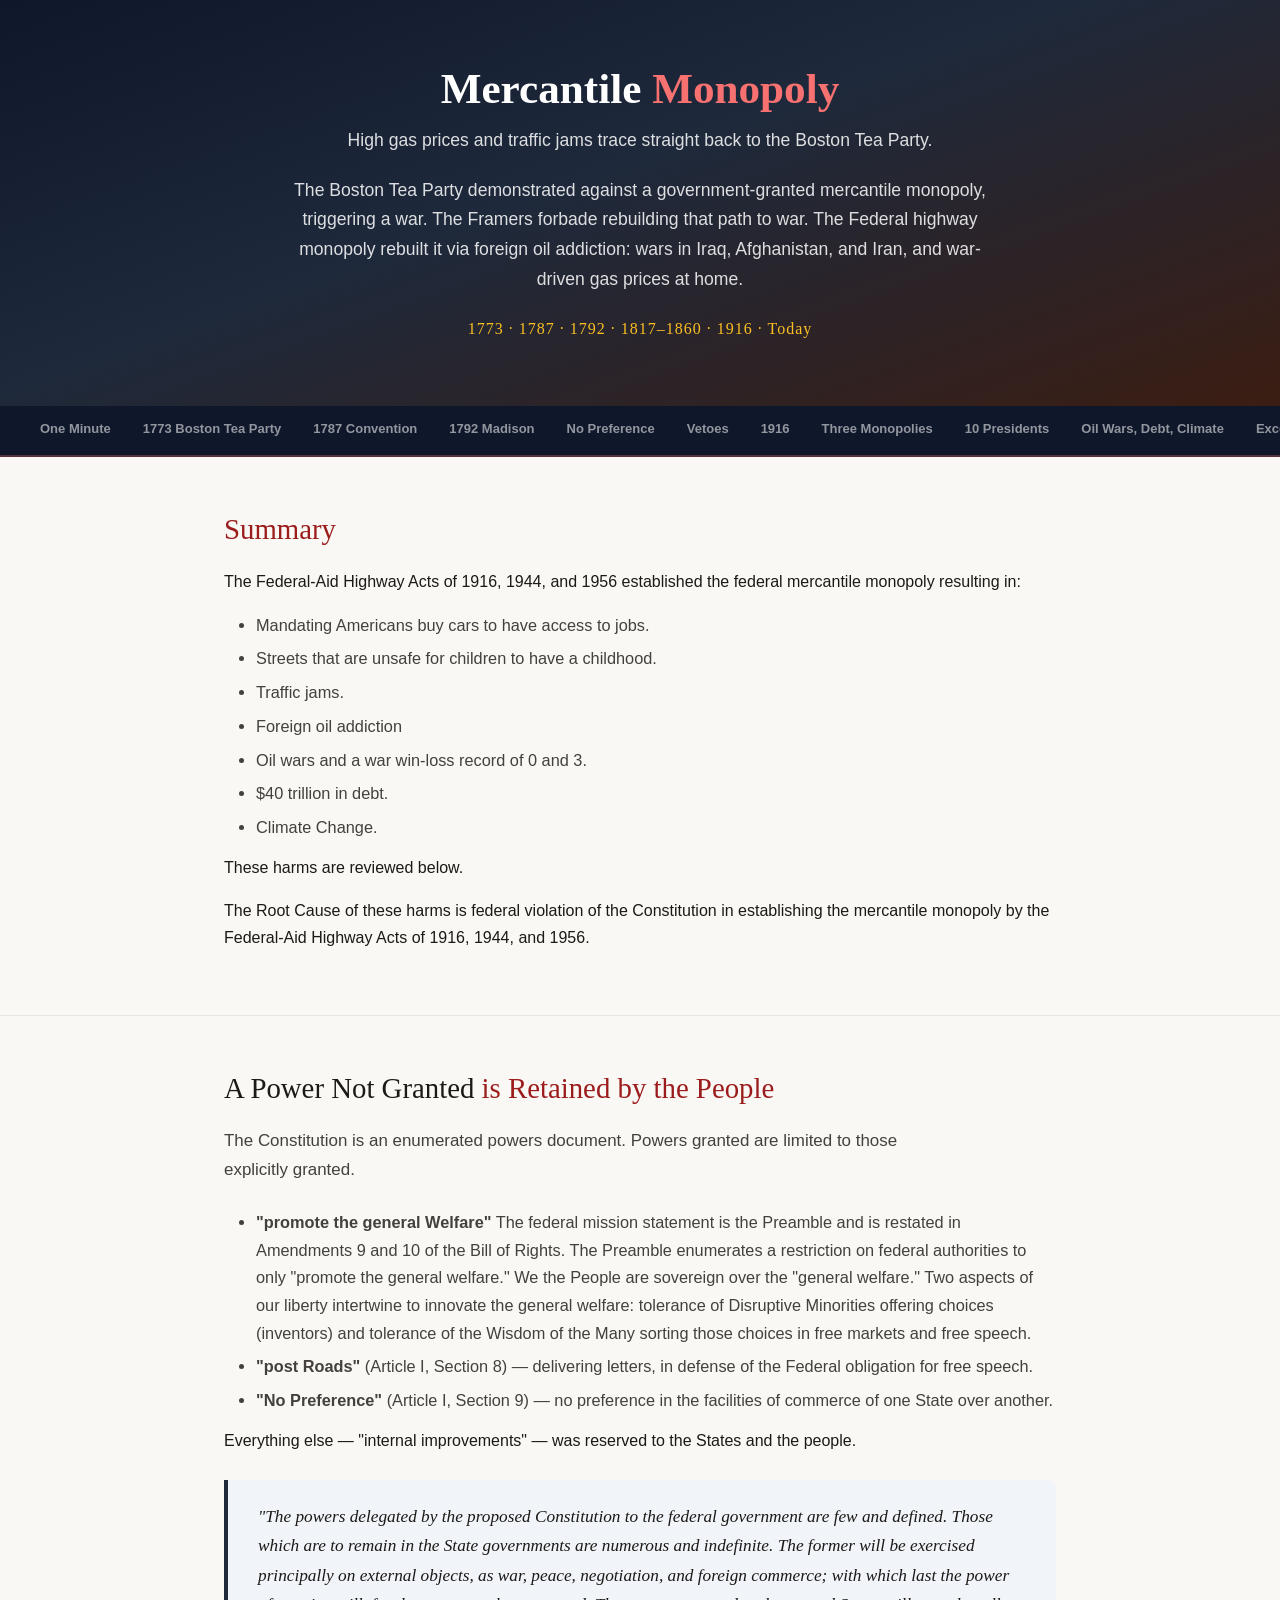
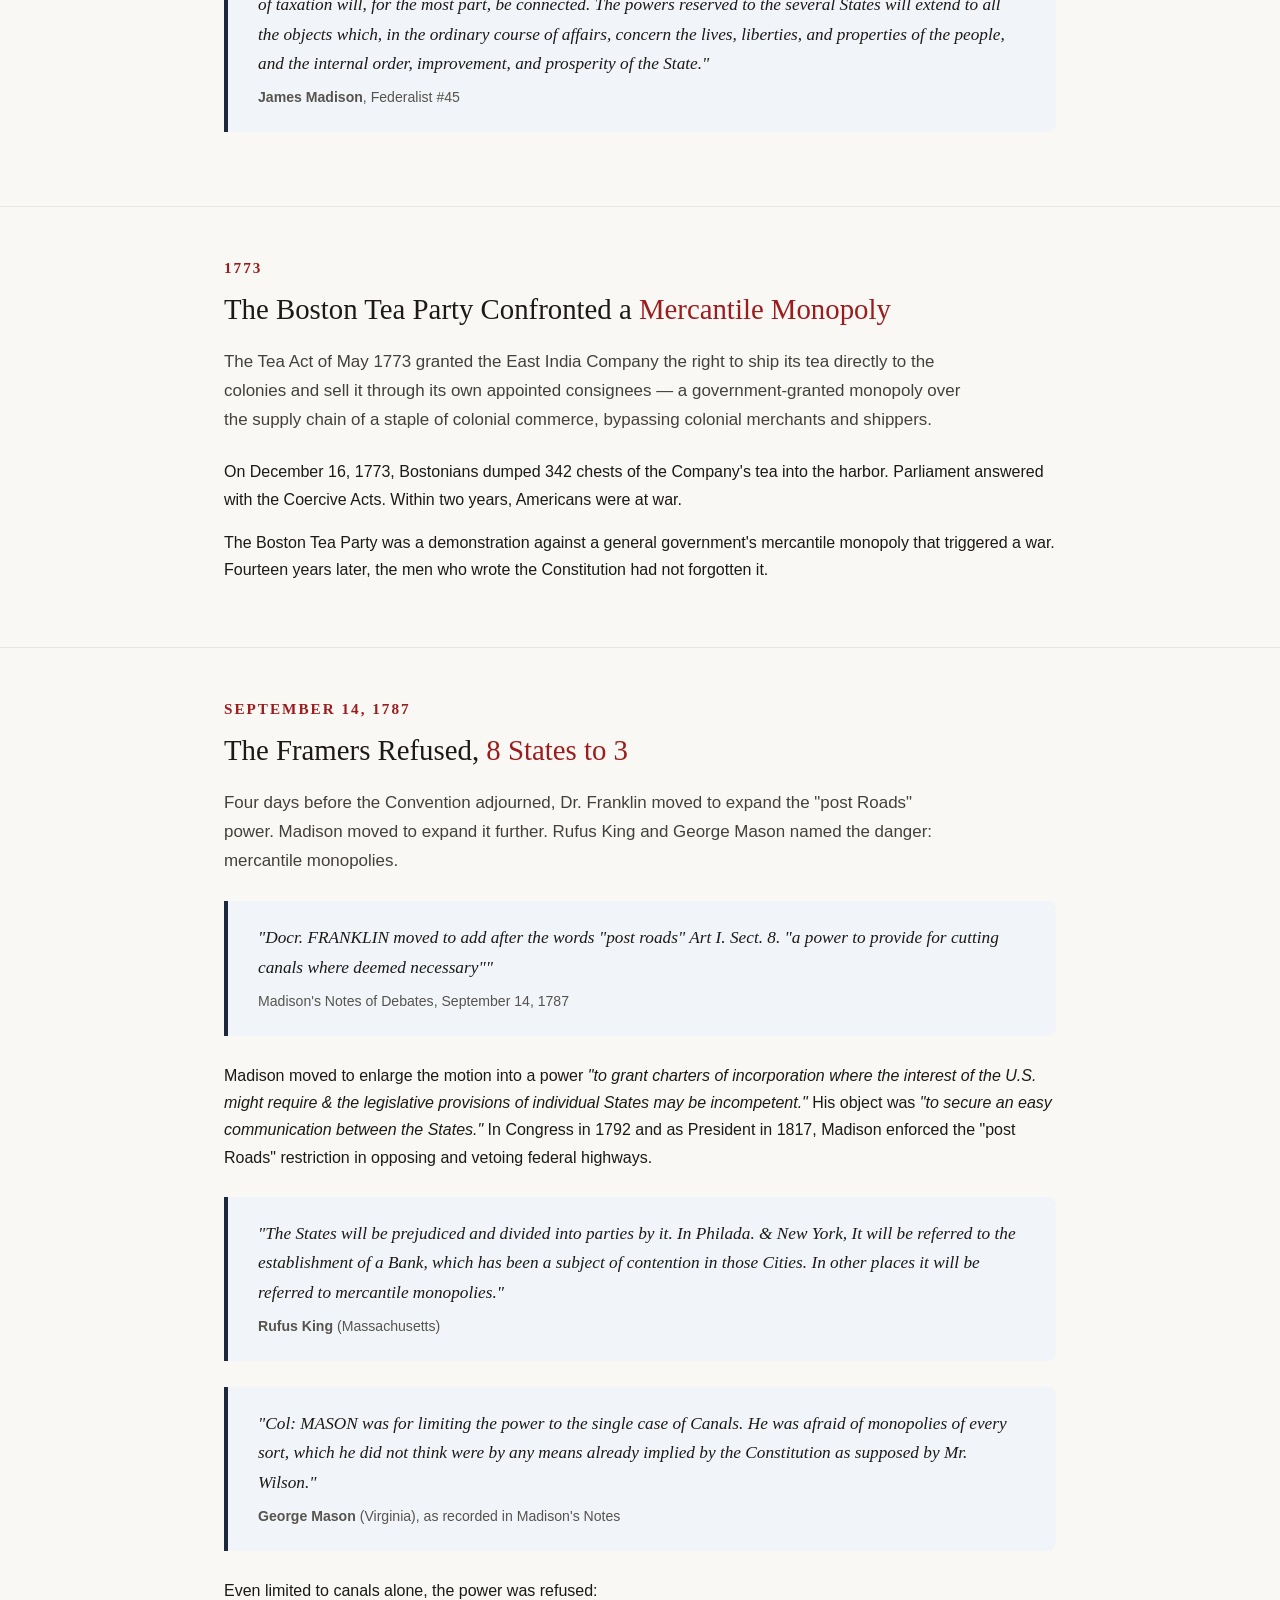
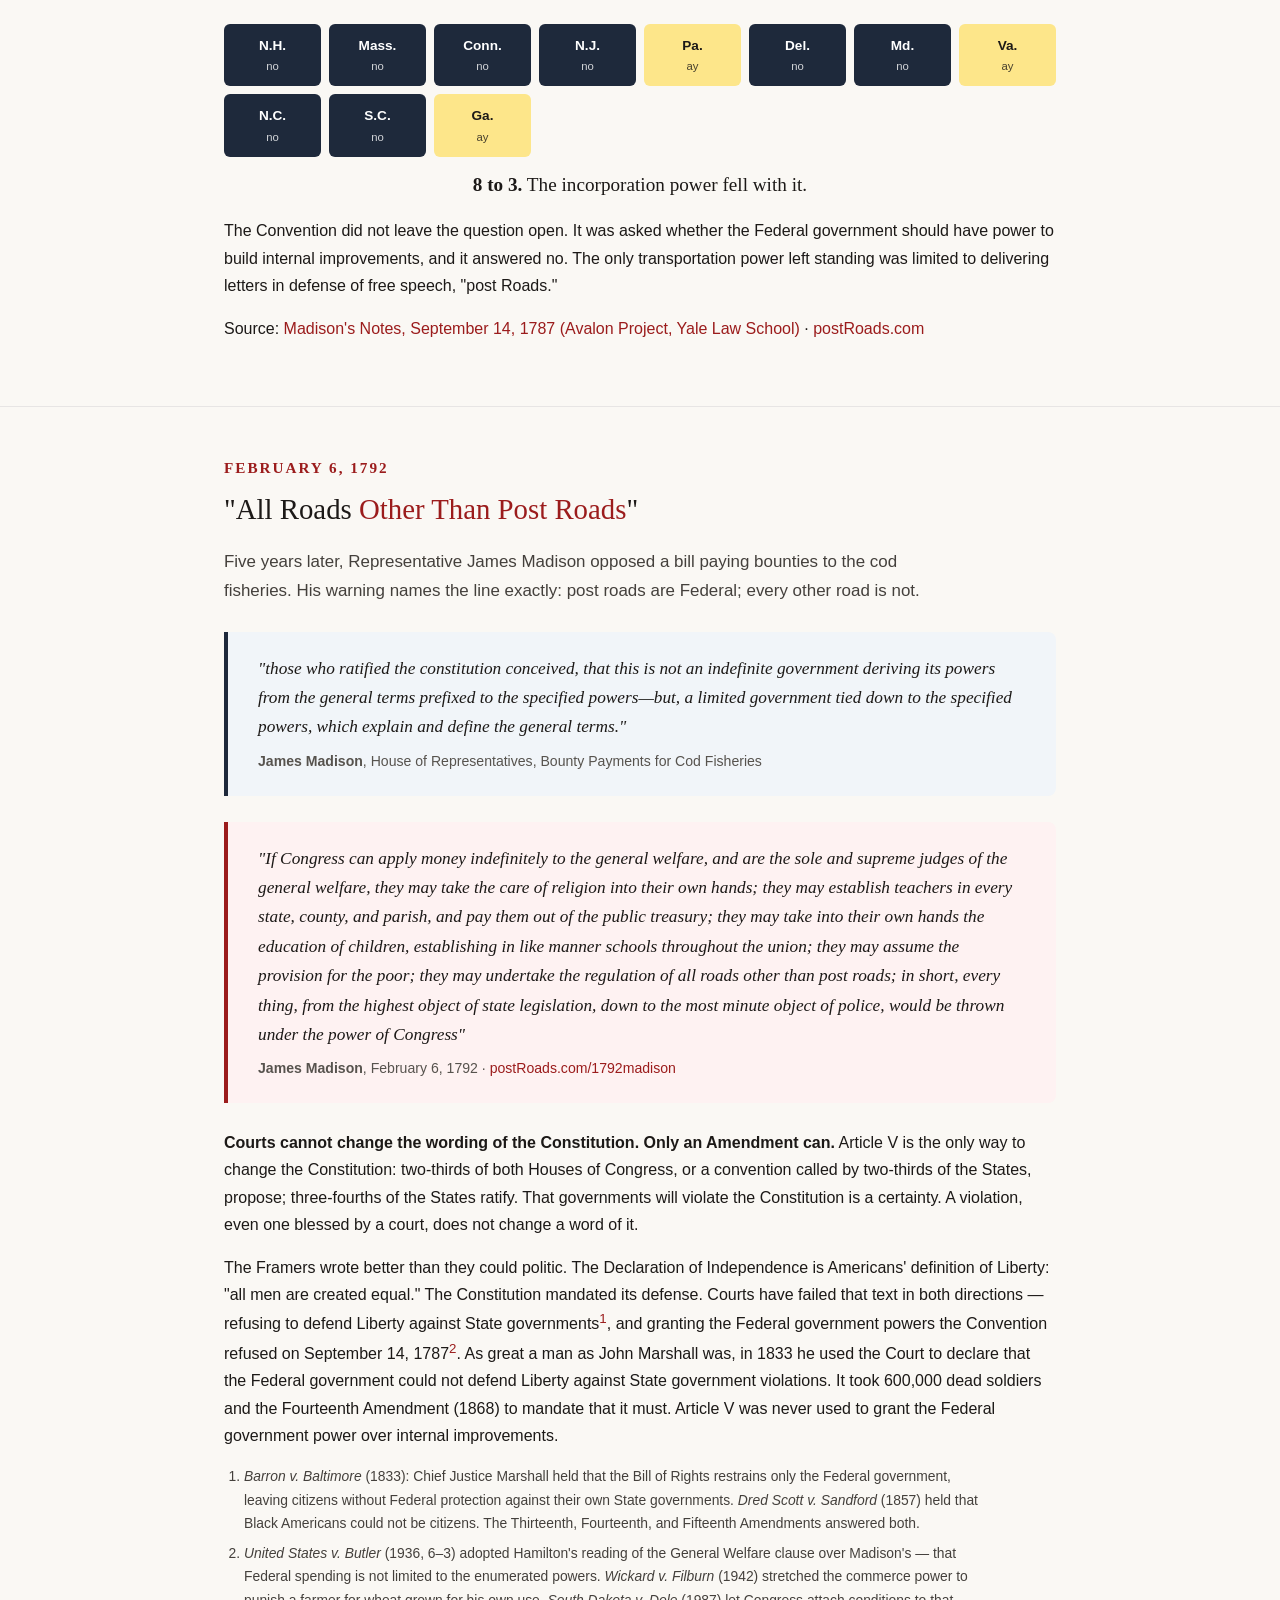
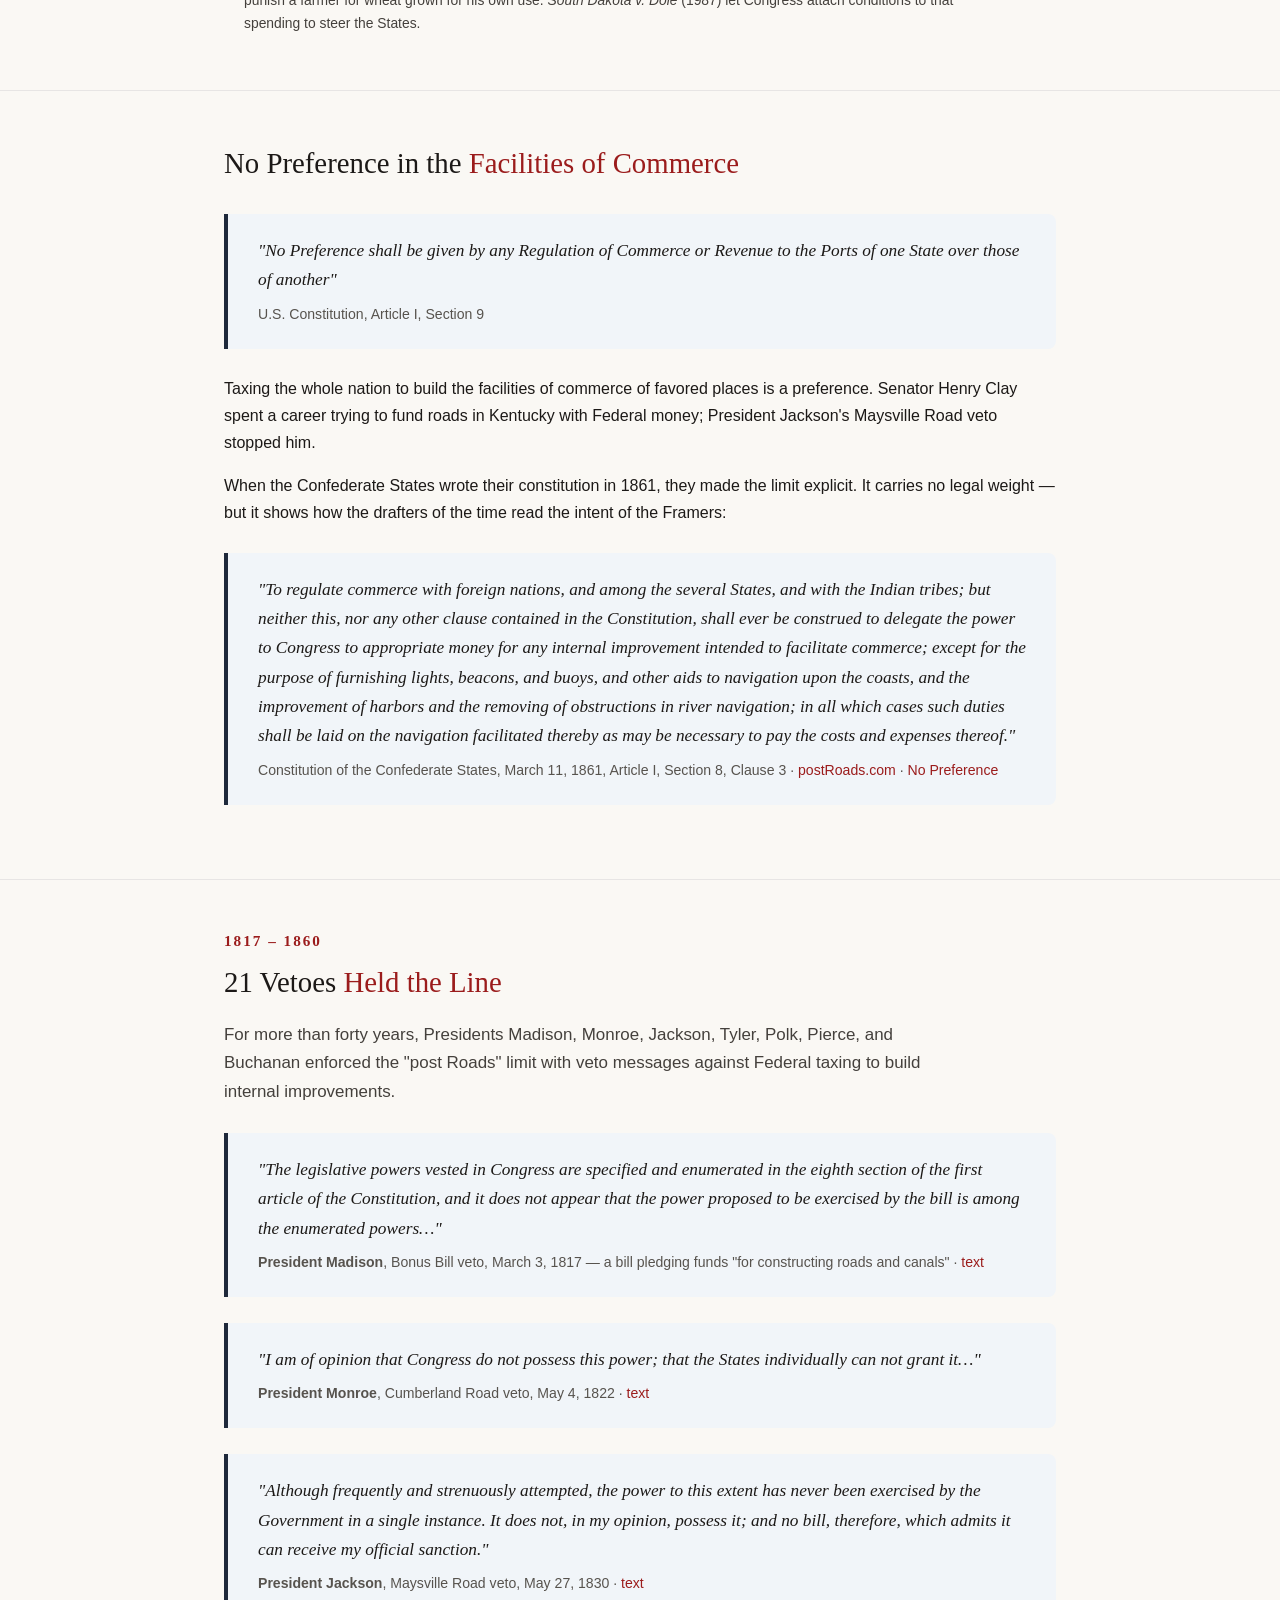
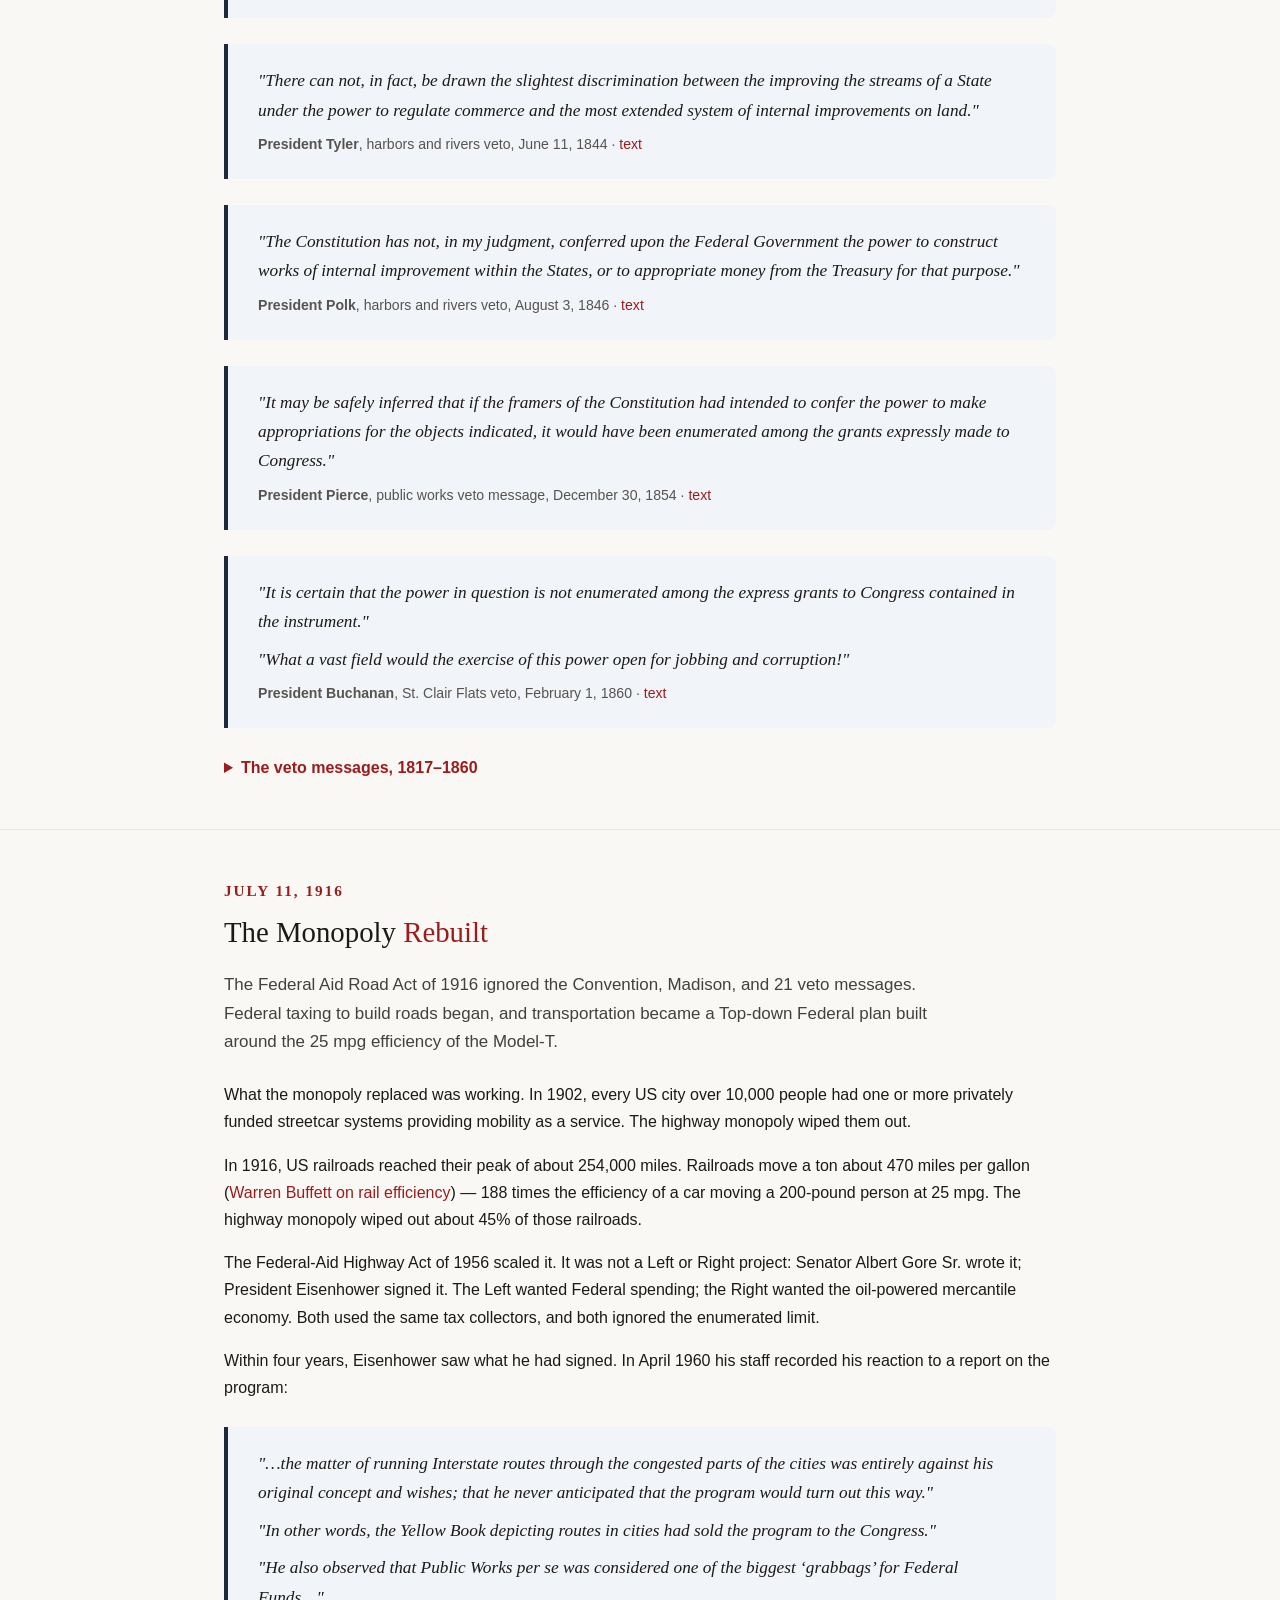
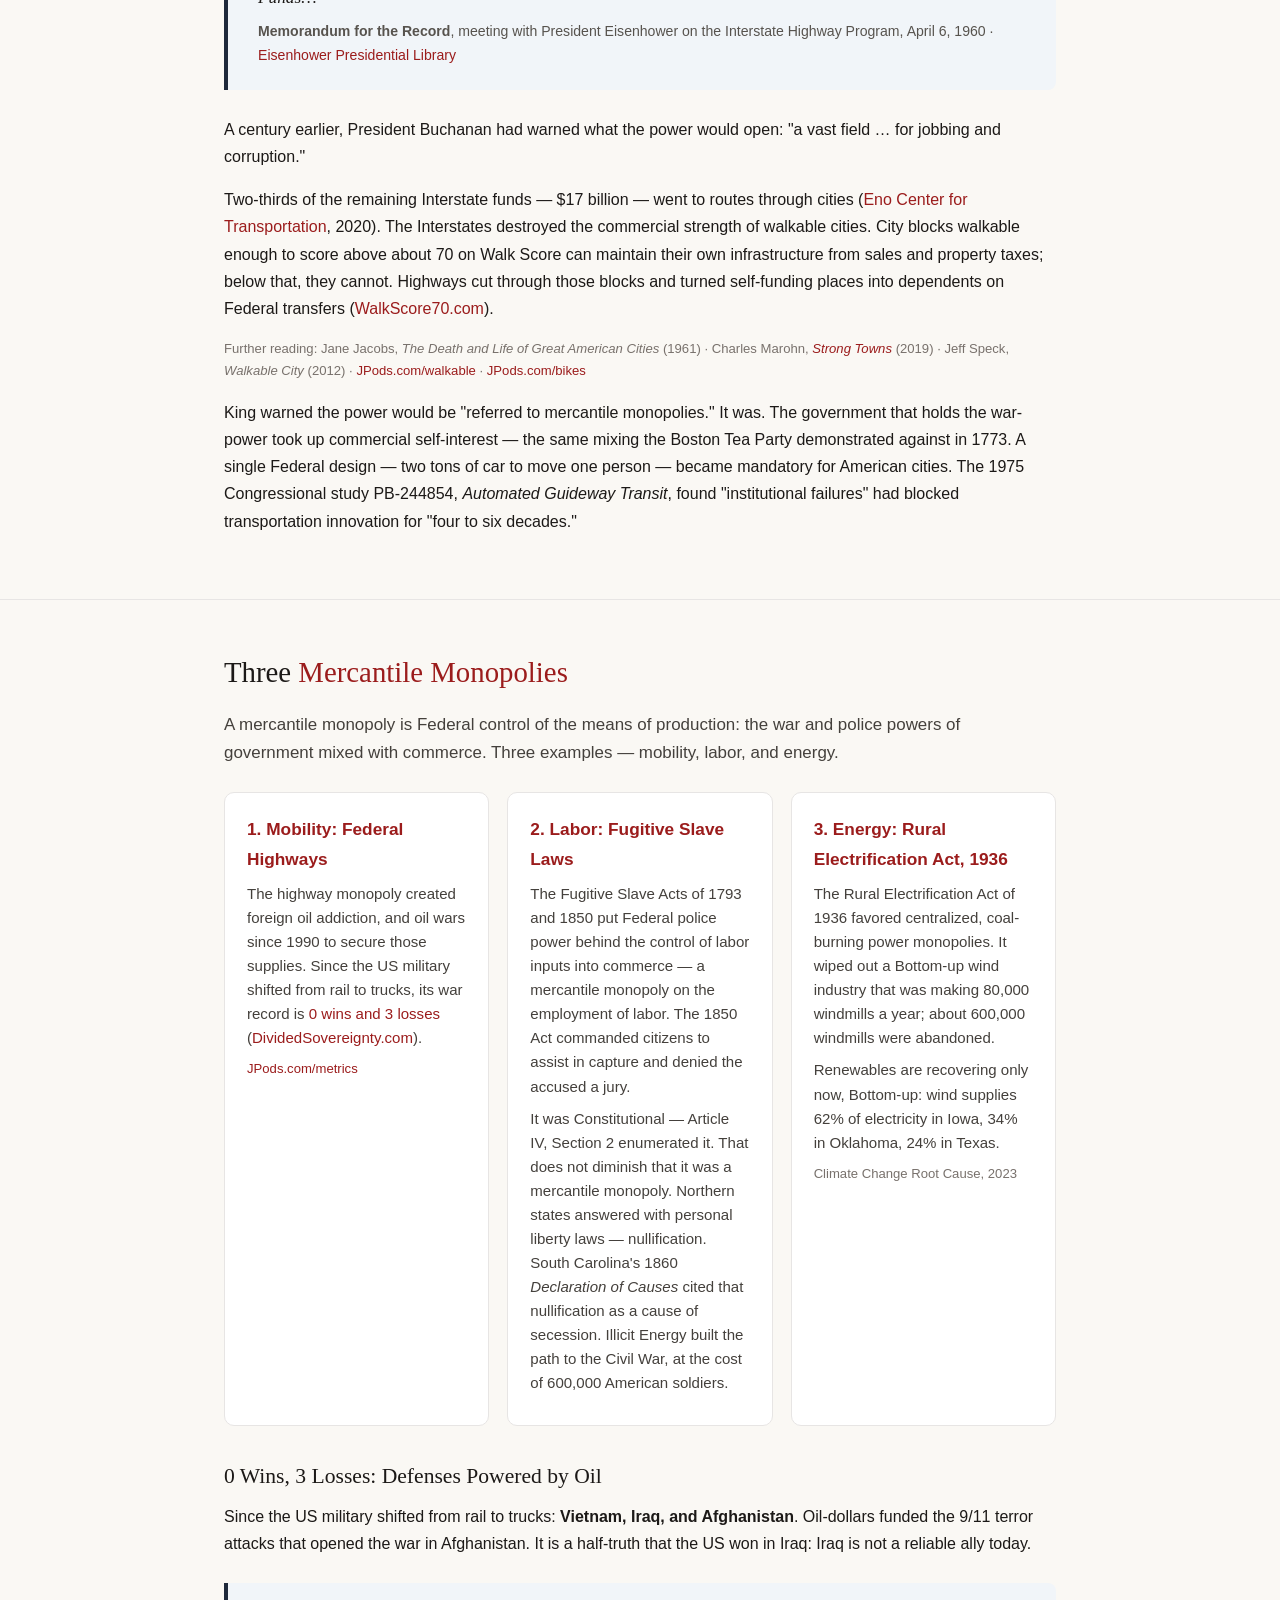
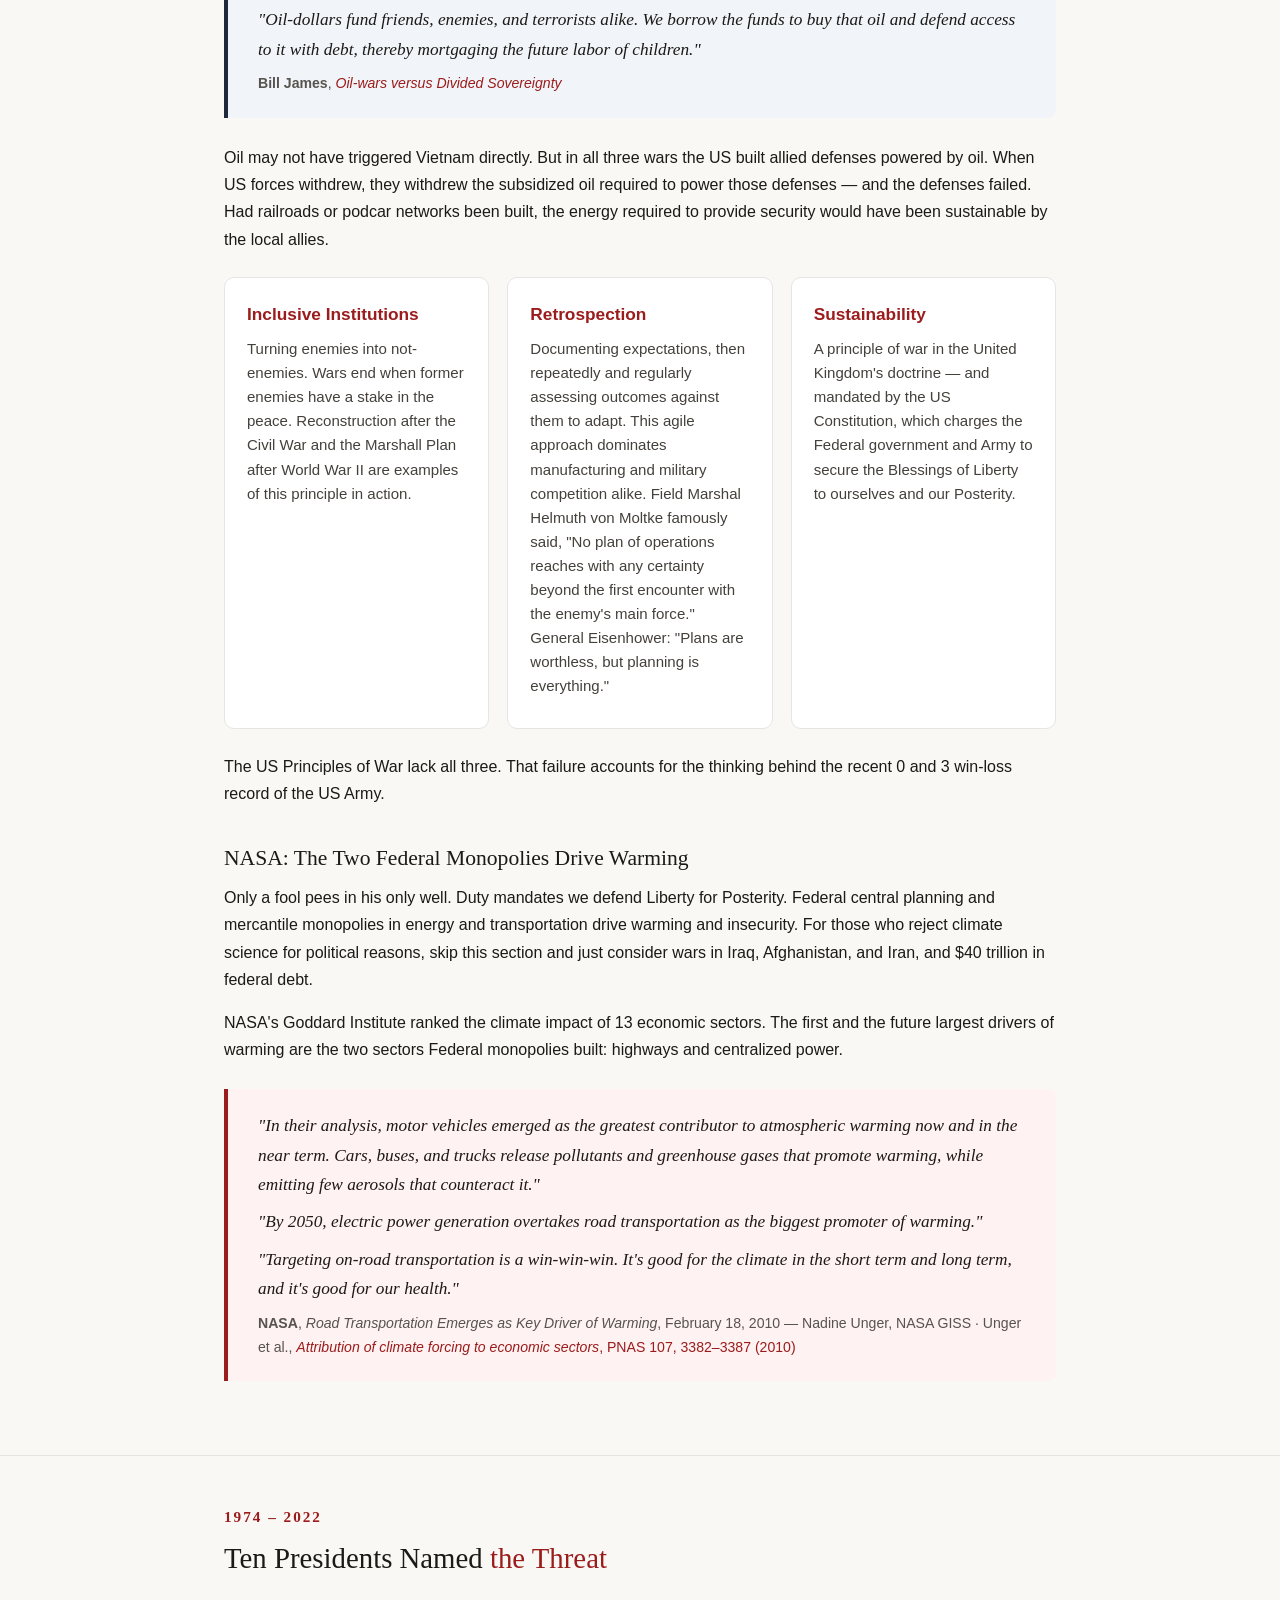
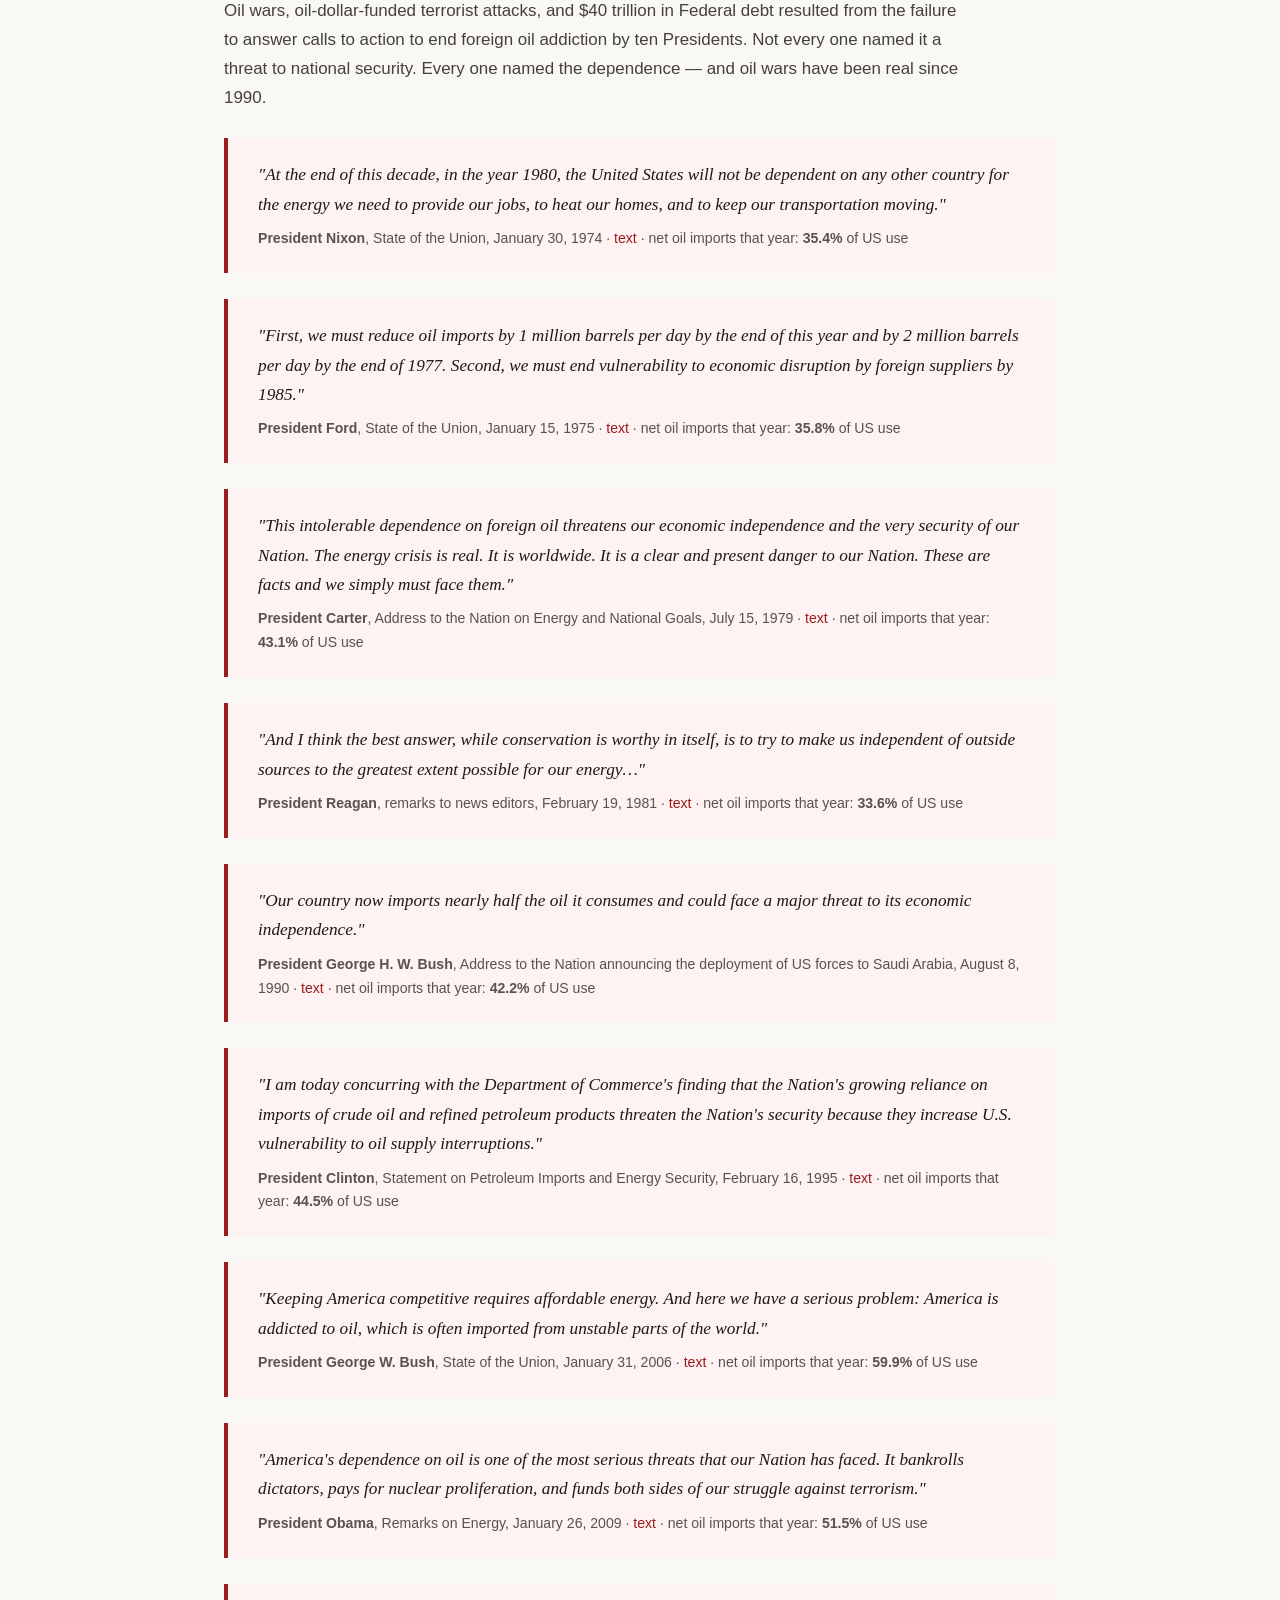
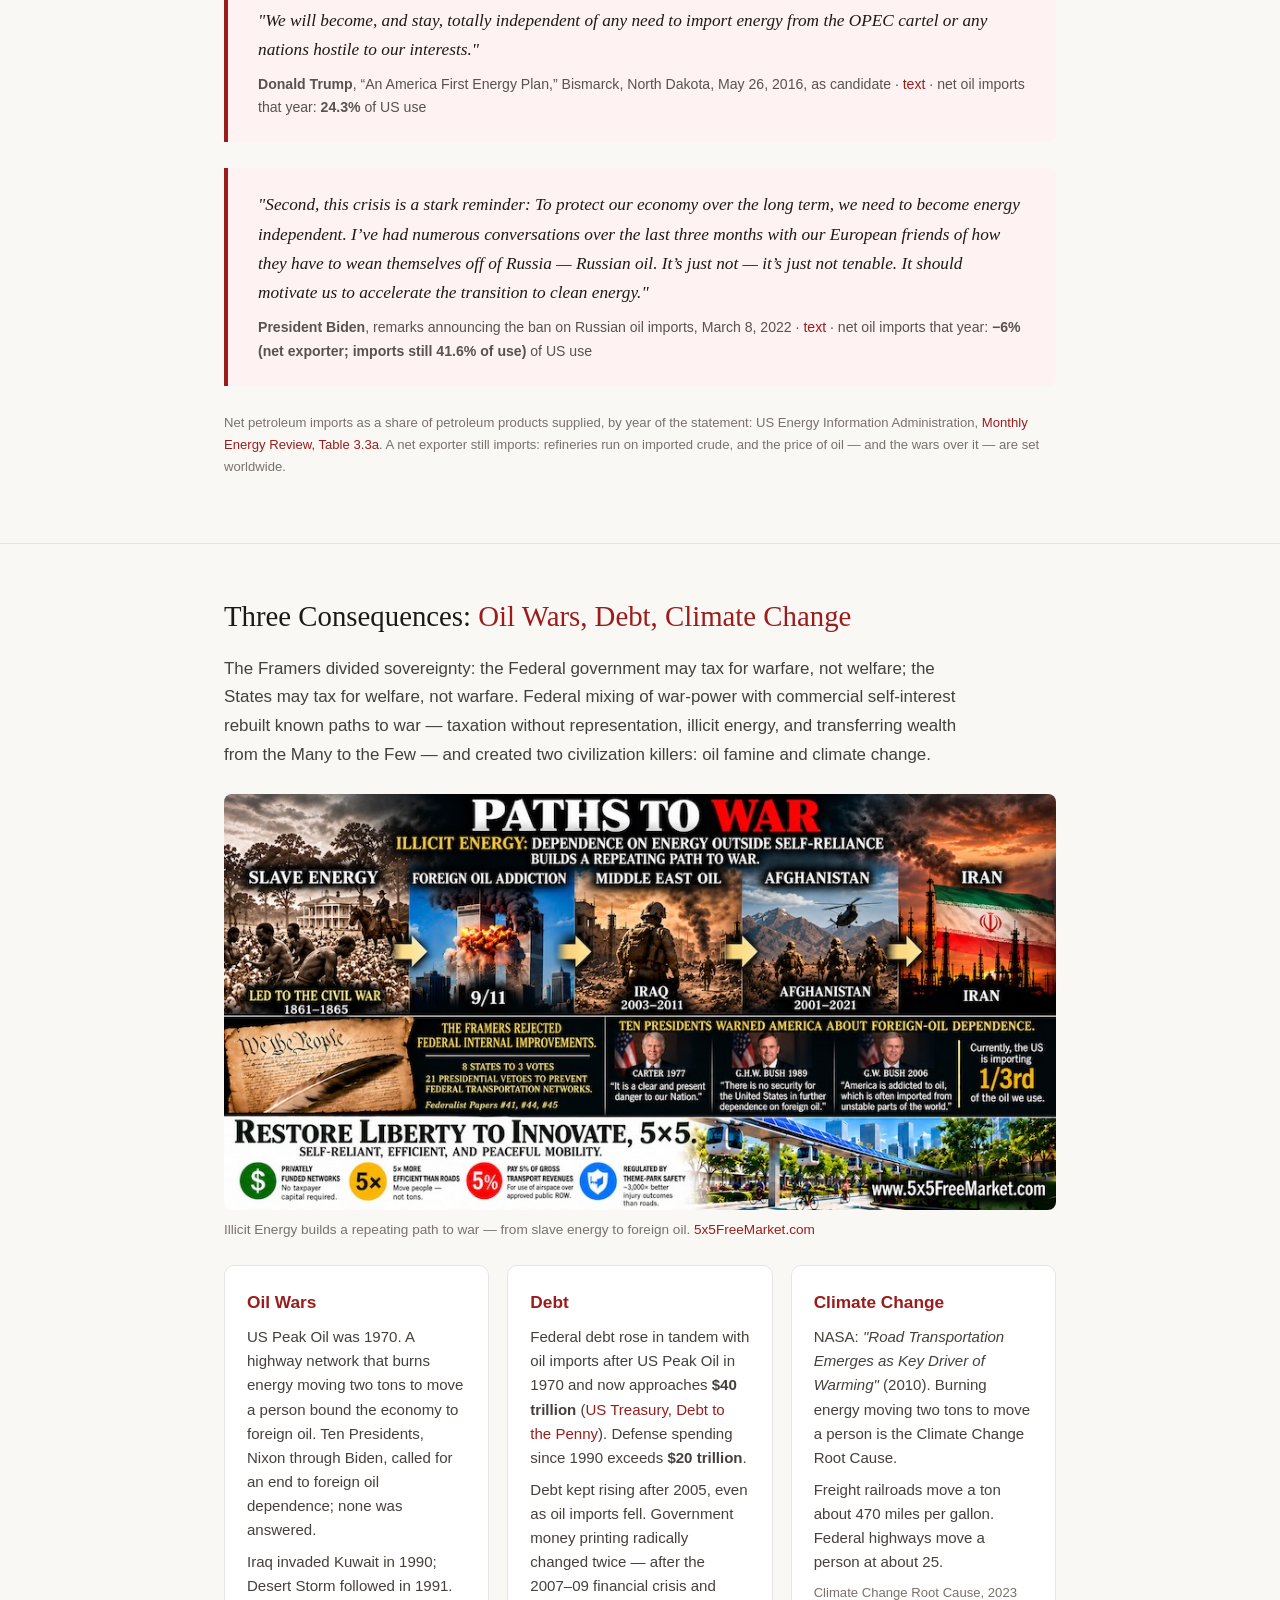
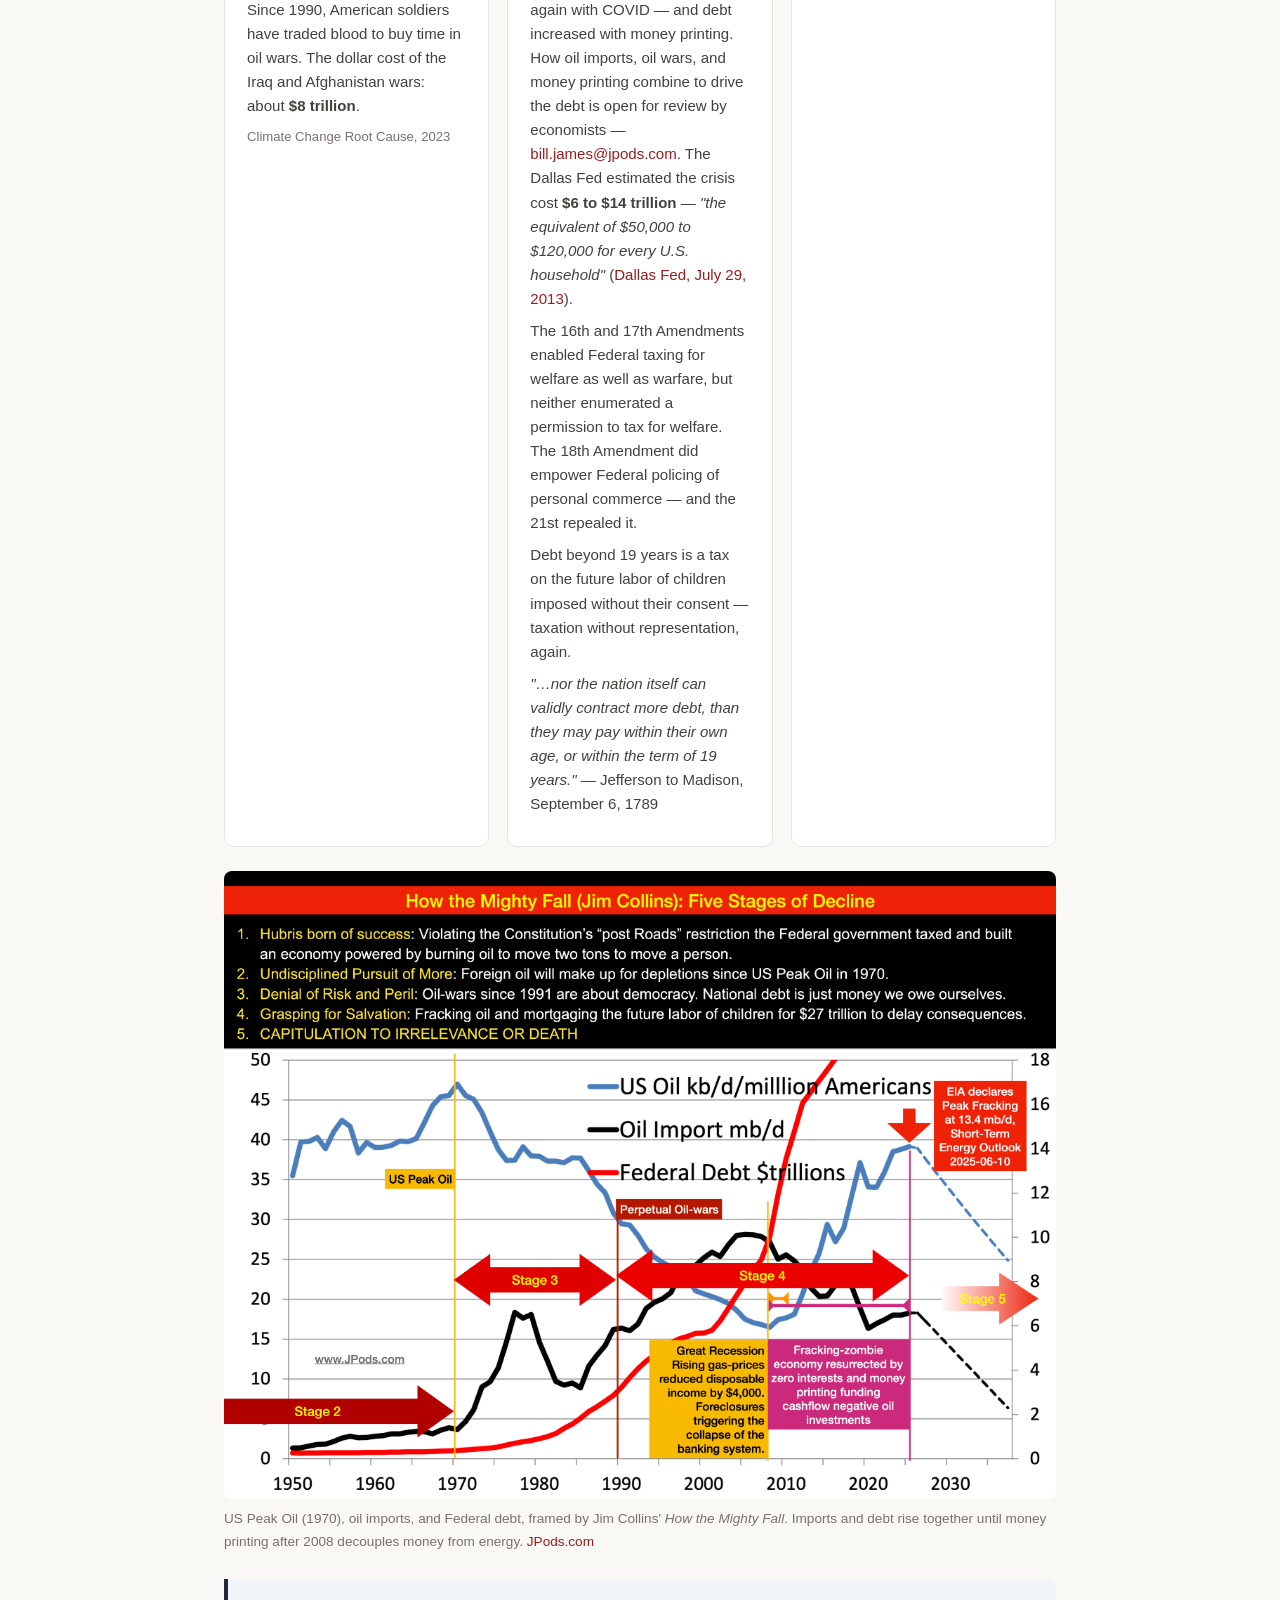
==== index.html @ 08cb1c47 "Remove Disposable Energy section (own site now); debt card keeps the open-for-review note; footer li" ====
<!DOCTYPE html>
<html lang="en">
<head>
<meta charset="UTF-8">
<meta name="viewport" content="width=device-width, initial-scale=1.0">
<title>Mercantile Monopoly &mdash; Oil Wars, Debt, and Climate Change</title>
<meta name="description" content="The Boston Tea Party was a demonstration against a mercantile monopoly. On September 14, 1787, the Framers refused the Federal government the power to build internal improvements, 8 states to 3. Federal highways rebuilt the monopoly. Oil wars, debt, and climate change followed.">
<link rel="stylesheet" href="style.css">
</head>
<body>

<header class="hero">
  <div class="container">
    <h1>Mercantile <span>Monopoly</span></h1>
    <p class="tagline">High gas prices and traffic jams trace straight back to the Boston Tea Party.</p>
    <p class="tagline">The Boston Tea Party demonstrated against a government-granted mercantile monopoly, triggering a war. The Framers forbade rebuilding that path to war. The Federal highway monopoly rebuilt it via foreign oil addiction: wars in Iraq, Afghanistan, and Iran, and war-driven gas prices at home.</p>
    <p class="chain">1773 &middot; 1787 &middot; 1792 &middot; 1817&ndash;1860 &middot; 1916 &middot; Today</p>
  </div>
</header>

<nav class="tabs">
  <a class="tab" href="#one-minute">One Minute</a>
  <a class="tab" href="#1773">1773 Boston Tea Party</a>
  <a class="tab" href="#1787">1787 Convention</a>
  <a class="tab" href="#1792">1792 Madison</a>
  <a class="tab" href="#no-preference">No Preference</a>
  <a class="tab" href="#vetoes">Vetoes</a>
  <a class="tab" href="#1916">1916</a>
  <a class="tab" href="#monopolies">Three Monopolies</a>
  <a class="tab" href="#presidents">10 Presidents</a>
  <a class="tab" href="#consequences">Oil Wars, Debt, Climate</a>
  <a class="tab" href="#excellence">Excellence</a>
  <a class="tab" href="#states">State Sovereignty</a>
  <a class="tab" href="#remedy">5X5 Standard</a>
</nav>

<!-- ════════ ONE MINUTE ════════ -->
<section id="one-minute">
  <div class="container">
    <h2><span>Summary</span></h2>
    <div><p>The Federal-Aid Highway Acts of 1916, 1944, and 1956 established the federal mercantile monopoly resulting in:</p>
      <ul>
        <li>Mandating Americans buy cars to have access to jobs.</li>
        <li>Streets that are unsafe for children to have a childhood.</li>
        <li>Traffic jams.</li>
        <li>Foreign oil addiction</li>
        <li>Oil wars and a war win-loss record of 0 and 3.</li>
        <li>$40 trillion in debt.</li>
        <li>Climate Change.</li>
      </ul>
      <p>These harms are reviewed below.</p>
      <p>The Root Cause of these harms is federal violation of the Constitution in establishing the mercantile monopoly by the Federal-Aid Highway Acts of 1916, 1944, and 1956.</p>
    </div>
  </div>
</section>

<!-- ════════ ENUMERATED ════════ -->
<section>
  <div class="container">
    <h2>A Power Not Granted <span>is Retained by the People</span></h2>
    <p class="lead">The Constitution is an enumerated powers document. Powers granted are limited to those explicitly granted.</p>
    <ul>
      <li><strong>"promote the general Welfare"</strong> The federal mission statement is the Preamble and is restated in Amendments 9 and 10 of the Bill of Rights. The Preamble enumerates a restriction on federal authorities to only "promote the general welfare." We the People are sovereign over the "general welfare." Two aspects of our liberty intertwine to innovate the general welfare: tolerance of Disruptive Minorities offering choices (inventors) and tolerance of the Wisdom of the Many sorting those choices in free markets and free speech.</li>
      <li><strong>"post Roads"</strong> (Article I, Section 8) &mdash; delivering letters, in defense of the Federal obligation for free speech.</li>
      <li><strong>"No Preference"</strong> (Article I, Section 9) &mdash; no preference in the facilities of commerce of one State over another.</li>
    </ul>
    <p>Everything else &mdash; "internal improvements" &mdash; was reserved to the States and the people.</p>
    <div class="quote-block ink">
      <p>"The powers delegated by the proposed Constitution to the federal government are few and defined. Those which are to remain in the State governments are numerous and indefinite. The former will be exercised principally on external objects, as war, peace, negotiation, and foreign commerce; with which last the power of taxation will, for the most part, be connected. The powers reserved to the several States will extend to all the objects which, in the ordinary course of affairs, concern the lives, liberties, and properties of the people, and the internal order, improvement, and prosperity of the State."</p>
      <div class="attr"><strong>James Madison</strong>, Federalist #45</div>
    </div>
  </div>
</section>

<!-- ════════ 1773 ════════ -->
<section id="1773">
  <div class="container">
    <div class="year">1773</div>
    <h2>The Boston Tea Party Confronted a <span>Mercantile Monopoly</span></h2>
    <p class="lead">The Tea Act of May 1773 granted the East India Company the right to ship its tea directly to the colonies and sell it through its own appointed consignees &mdash; a government-granted monopoly over the supply chain of a staple of colonial commerce, bypassing colonial merchants and shippers.</p>
    <p>On December 16, 1773, Bostonians dumped 342 chests of the Company's tea into the harbor. Parliament answered with the Coercive Acts. Within two years, Americans were at war.</p>
    <p>The Boston Tea Party was a demonstration against a general government's mercantile monopoly that triggered a war. Fourteen years later, the men who wrote the Constitution had not forgotten it.</p>
  </div>
</section>

<!-- ════════ 1787 ════════ -->
<section id="1787">
  <div class="container">
    <div class="year">September 14, 1787</div>
    <h2>The Framers Refused, <span>8 States to 3</span></h2>
    <p class="lead">Four days before the Convention adjourned, Dr. Franklin moved to expand the "post Roads" power. Madison moved to expand it further. Rufus King and George Mason named the danger: mercantile monopolies.</p>

    <div class="quote-block ink">
      <p>"Docr. FRANKLIN moved to add after the words "post roads" Art I. Sect. 8. "a power to provide for cutting canals where deemed necessary""</p>
      <div class="attr">Madison's Notes of Debates, September 14, 1787</div>
    </div>
 <p>Madison moved to enlarge the motion into a power <em>"to grant charters of incorporation where the interest of the U.S. might require &amp; the legislative provisions of individual States may be incompetent."</em> His object was <em>"to secure an easy communication between the States."</em> In Congress in 1792 and as President in 1817, Madison enforced the "post Roads" restriction in opposing and vetoing federal highways.</p>
    <div class="quote-block ink">
      <p>"The States will be prejudiced and divided into parties by it. In Philada. &amp; New York, It will be referred to the establishment of a Bank, which has been a subject of contention in those Cities. In other places it will be referred to mercantile monopolies."</p>
      <div class="attr"><strong>Rufus King</strong> (Massachusetts)</div>
    </div>
<div class="quote-block ink">
      <p>"Col: MASON was for limiting the power to the single case of Canals. He was afraid of monopolies of every sort, which he did not think were by any means already implied by the Constitution as supposed by Mr. Wilson."</p>
      <div class="attr"><strong>George Mason</strong> (Virginia), as recorded in Madison's Notes</div>
    </div>
    

    <p>Even limited to canals alone, the power was refused:</p>
    <div class="rollcall">
      <div class="no">N.H.<small>no</small></div>
      <div class="no">Mass.<small>no</small></div>
      <div class="no">Conn.<small>no</small></div>
      <div class="no">N.J.<small>no</small></div>
      <div class="ay">Pa.<small>ay</small></div>
      <div class="no">Del.<small>no</small></div>
      <div class="no">Md.<small>no</small></div>
      <div class="ay">Va.<small>ay</small></div>
      <div class="no">N.C.<small>no</small></div>
      <div class="no">S.C.<small>no</small></div>
      <div class="ay">Ga.<small>ay</small></div>
    </div>
    <p class="rollcall-total"><strong>8 to 3.</strong> The incorporation power fell with it.</p>
    <p>The Convention did not leave the question open. It was asked whether the Federal government should have power to build internal improvements, and it answered no. The only transportation power left standing was limited to delivering letters in defense of free speech, "post Roads."</p>
    <p class="attr">Source: <a href="https://avalon.law.yale.edu/18th_century/debates_914.asp" target="_blank">Madison's Notes, September 14, 1787 (Avalon Project, Yale Law School)</a> &middot; <a href="https://www.postroads.com/post-roads/" target="_blank">postRoads.com</a></p>
  </div>
</section>

<!-- ════════ 1792 ════════ -->
<section id="1792">
  <div class="container">
    <div class="year">February 6, 1792</div>
    <h2>"All Roads <span>Other Than Post Roads</span>"</h2>
    <p class="lead">Five years later, Representative James Madison opposed a bill paying bounties to the cod fisheries. His warning names the line exactly: post roads are Federal; every other road is not.</p>
    <div class="quote-block ink">
      <p>"those who ratified the constitution conceived, that this is not an indefinite government deriving its powers from the general terms prefixed to the specified powers&mdash;but, a limited government tied down to the specified powers, which explain and define the general terms."</p>
      <div class="attr"><strong>James Madison</strong>, House of Representatives, Bounty Payments for Cod Fisheries</div>
    </div>
    <div class="quote-block">
      <p>"If Congress can apply money indefinitely to the general welfare, and are the sole and supreme judges of the general welfare, they may take the care of religion into their own hands; they may establish teachers in every state, county, and parish, and pay them out of the public treasury; they may take into their own hands the education of children, establishing in like manner schools throughout the union; they may assume the provision for the poor; they may undertake the regulation of all roads other than post roads; in short, every thing, from the highest object of state legislation, down to the most minute object of police, would be thrown under the power of Congress"</p>
      <div class="attr"><strong>James Madison</strong>, February 6, 1792 &middot; <a href="https://www.postroads.com/1792madison/" target="_blank">postRoads.com/1792madison</a></div>
    </div>
    <p><strong>Courts cannot change the wording of the Constitution. Only an Amendment can.</strong> Article V is the only way to change the Constitution: two-thirds of both Houses of Congress, or a convention called by two-thirds of the States, propose; three-fourths of the States ratify. That governments will violate the Constitution is a certainty. A violation, even one blessed by a court, does not change a word of it.</p>
    <p>The Framers wrote better than they could politic. The Declaration of Independence is Americans' definition of Liberty: "all men are created equal." The Constitution mandated its defense. Courts have failed that text in both directions &mdash; refusing to defend Liberty against State governments<sup><a href="#n1">1</a></sup>, and granting the Federal government powers the Convention refused on September 14, 1787<sup><a href="#n2">2</a></sup>. As great a man as John Marshall was, in 1833 he used the Court to declare that the Federal government could not defend Liberty against State government violations. It took 600,000 dead soldiers and the Fourteenth Amendment (1868) to mandate that it must. Article V was never used to grant the Federal government power over internal improvements.</p>
    <ol class="notes">
      <li id="n1"><em>Barron v. Baltimore</em> (1833): Chief Justice Marshall held that the Bill of Rights restrains only the Federal government, leaving citizens without Federal protection against their own State governments. <em>Dred Scott v. Sandford</em> (1857) held that Black Americans could not be citizens. The Thirteenth, Fourteenth, and Fifteenth Amendments answered both.</li>
      <li id="n2"><em>United States v. Butler</em> (1936, 6&ndash;3) adopted Hamilton's reading of the General Welfare clause over Madison's &mdash; that Federal spending is not limited to the enumerated powers. <em>Wickard v. Filburn</em> (1942) stretched the commerce power to punish a farmer for wheat grown for his own use. <em>South Dakota v. Dole</em> (1987) let Congress attach conditions to that spending to steer the States.</li>
    </ol>
  </div>
</section>

<!-- ════════ NO PREFERENCE ════════ -->
<section id="no-preference">
  <div class="container">
    <h2>No Preference in the <span>Facilities of Commerce</span></h2>
    <div class="quote-block ink">
      <p>"No Preference shall be given by any Regulation of Commerce or Revenue to the Ports of one State over those of another"</p>
      <div class="attr">U.S. Constitution, Article I, Section 9</div>
    </div>
    <p>Taxing the whole nation to build the facilities of commerce of favored places is a preference. Senator Henry Clay spent a career trying to fund roads in Kentucky with Federal money; President Jackson's Maysville Road veto stopped him.</p>
    <p>When the Confederate States wrote their constitution in 1861, they made the limit explicit. It carries no legal weight &mdash; but it shows how the drafters of the time read the intent of the Framers:</p>
    <div class="quote-block ink">
      <p>"To regulate commerce with foreign nations, and among the several States, and with the Indian tribes; but neither this, nor any other clause contained in the Constitution, shall ever be construed to delegate the power to Congress to appropriate money for any internal improvement intended to facilitate commerce; except for the purpose of furnishing lights, beacons, and buoys, and other aids to navigation upon the coasts, and the improvement of harbors and the removing of obstructions in river navigation; in all which cases such duties shall be laid on the navigation facilitated thereby as may be necessary to pay the costs and expenses thereof."</p>
      <div class="attr">Constitution of the Confederate States, March 11, 1861, Article I, Section 8, Clause 3 &middot; <a href="https://www.postroads.com/confederate-constitution/" target="_blank">postRoads.com</a> &middot; <a href="https://www.postroads.com/no-preference/" target="_blank">No Preference</a></div>
    </div>
  </div>
</section>

<!-- ════════ VETOES ════════ -->
<section id="vetoes">
  <div class="container">
    <div class="year">1817 &ndash; 1860</div>
    <h2>21 Vetoes <span>Held the Line</span></h2>
    <p class="lead">For more than forty years, Presidents Madison, Monroe, Jackson, Tyler, Polk, Pierce, and Buchanan enforced the "post Roads" limit with veto messages against Federal taxing to build internal improvements.</p>
    <div class="quote-block ink">
      <p>"The legislative powers vested in Congress are specified and enumerated in the eighth section of the first article of the Constitution, and it does not appear that the power proposed to be exercised by the bill is among the enumerated powers&hellip;"</p>
      <div class="attr"><strong>President Madison</strong>, Bonus Bill veto, March 3, 1817 &mdash; a bill pledging funds "for constructing roads and canals" &middot; <a href="https://www.presidency.ucsb.edu/documents/veto-message-246" target="_blank">text</a></div>
    </div>
    <div class="quote-block ink">
      <p>"I am of opinion that Congress do not possess this power; that the States individually can not grant it&hellip;"</p>
      <div class="attr"><strong>President Monroe</strong>, Cumberland Road veto, May 4, 1822 &middot; <a href="https://www.presidency.ucsb.edu/documents/veto-message" target="_blank">text</a></div>
    </div>
    <div class="quote-block ink">
      <p>"Although frequently and strenuously attempted, the power to this extent has never been exercised by the Government in a single instance. It does not, in my opinion, possess it; and no bill, therefore, which admits it can receive my official sanction."</p>
      <div class="attr"><strong>President Jackson</strong>, Maysville Road veto, May 27, 1830 &middot; <a href="https://www.presidency.ucsb.edu/documents/veto-message-471" target="_blank">text</a></div>
    </div>
    <div class="quote-block ink">
      <p>"There can not, in fact, be drawn the slightest discrimination between the improving the streams of a State under the power to regulate commerce and the most extended system of internal improvements on land."</p>
      <div class="attr"><strong>President Tyler</strong>, harbors and rivers veto, June 11, 1844 &middot; <a href="https://www.presidency.ucsb.edu/documents/veto-message-470" target="_blank">text</a></div>
    </div>
    <div class="quote-block ink">
      <p>"The Constitution has not, in my judgment, conferred upon the Federal Government the power to construct works of internal improvement within the States, or to appropriate money from the Treasury for that purpose."</p>
      <div class="attr"><strong>President Polk</strong>, harbors and rivers veto, August 3, 1846 &middot; <a href="https://www.presidency.ucsb.edu/documents/veto-message-480" target="_blank">text</a></div>
    </div>
    <div class="quote-block ink">
      <p>"It may be safely inferred that if the framers of the Constitution had intended to confer the power to make appropriations for the objects indicated, it would have been enumerated among the grants expressly made to Congress."</p>
      <div class="attr"><strong>President Pierce</strong>, public works veto message, December 30, 1854 &middot; <a href="https://www.presidency.ucsb.edu/documents/veto-message-447" target="_blank">text</a></div>
    </div>
    <div class="quote-block ink">
      <p>"It is certain that the power in question is not enumerated among the express grants to Congress contained in the instrument."</p>
      <p>"What a vast field would the exercise of this power open for jobbing and corruption!"</p>
      <div class="attr"><strong>President Buchanan</strong>, St. Clair Flats veto, February 1, 1860 &middot; <a href="https://www.presidency.ucsb.edu/documents/veto-message-451" target="_blank">text</a></div>
    </div>
    <details class="veto-list">
      <summary>The veto messages, 1817&ndash;1860</summary>
      <table class="states">
        <thead><tr><th>Date</th><th>President</th><th>Bill</th></tr></thead>
        <tbody>
          <tr><td>Mar 3, 1817</td><td>Madison</td><td><a href="https://www.presidency.ucsb.edu/documents/veto-message-246" target="_blank">Bonus Bill: funds for roads and canals</a></td></tr>
          <tr><td>May 4, 1822</td><td>Monroe</td><td><a href="https://www.presidency.ucsb.edu/documents/veto-message" target="_blank">Cumberland Road repair and tolls</a></td></tr>
          <tr><td>May 27, 1830</td><td>Jackson</td><td><a href="https://www.presidency.ucsb.edu/documents/veto-message-471" target="_blank">Maysville Road</a></td></tr>
          <tr><td>May 31, 1830</td><td>Jackson</td><td><a href="https://www.presidency.ucsb.edu/documents/veto-message-472" target="_blank">Washington Turnpike</a></td></tr>
          <tr><td>1830 (pocket)</td><td>Jackson</td><td><a href="https://www.presidency.ucsb.edu/documents/second-annual-message-3" target="_blank">Lighthouses and harbors; Louisville and Portland Canal stock (two bills, Dec 6, 1830 message)</a></td></tr>
          <tr><td>Dec 6, 1832 (pocket)</td><td>Jackson</td><td><a href="https://www.presidency.ucsb.edu/documents/veto-message-473" target="_blank">Harbors and rivers</a></td></tr>
          <tr><td>Dec 4, 1833</td><td>Jackson</td><td><a href="https://www.presidency.ucsb.edu/documents/veto-message-474" target="_blank">Public lands proceeds for internal improvement</a></td></tr>
          <tr><td>1834 (pocket)</td><td>Jackson</td><td><a href="https://www.presidency.ucsb.edu/documents/sixth-annual-message-2" target="_blank">Wabash River navigation (Dec 1, 1834 message)</a></td></tr>
          <tr><td>Jun 11, 1844</td><td>Tyler</td><td><a href="https://www.presidency.ucsb.edu/documents/veto-message-470" target="_blank">Harbors and rivers</a></td></tr>
          <tr><td>Aug 3, 1846</td><td>Polk</td><td><a href="https://www.presidency.ucsb.edu/documents/veto-message-480" target="_blank">Harbors and rivers</a></td></tr>
          <tr><td>Dec 15, 1847 (pocket)</td><td>Polk</td><td><a href="https://www.presidency.ucsb.edu/documents/veto-message-466" target="_blank">Wisconsin Territory works</a></td></tr>
          <tr><td>Aug 4, 1854</td><td>Pierce</td><td><a href="https://www.presidency.ucsb.edu/documents/veto-message-446" target="_blank">Repair and completion of public works</a></td></tr>
          <tr><td>Dec 30, 1854</td><td>Pierce</td><td><a href="https://www.presidency.ucsb.edu/documents/veto-message-447" target="_blank">Reasons for the August 4 veto</a></td></tr>
          <tr><td>May 19, 1856</td><td>Pierce</td><td><a href="https://www.presidency.ucsb.edu/documents/veto-message-456" target="_blank">Mouth of the Mississippi</a></td></tr>
          <tr><td>May 19, 1856</td><td>Pierce</td><td><a href="https://www.presidency.ucsb.edu/documents/veto-message-457" target="_blank">St. Clair Flats</a></td></tr>
          <tr><td>May 22, 1856</td><td>Pierce</td><td><a href="https://www.presidency.ucsb.edu/documents/veto-message-458" target="_blank">St. Marys River flats</a></td></tr>
          <tr><td>Aug 11, 1856</td><td>Pierce</td><td><a href="https://www.presidency.ucsb.edu/documents/veto-message-459" target="_blank">Des Moines Rapids</a></td></tr>
          <tr><td>Aug 14, 1856</td><td>Pierce</td><td><a href="https://www.presidency.ucsb.edu/documents/veto-message-460" target="_blank">Patapsco River, port of Baltimore</a></td></tr>
          <tr><td>Feb 1, 1860 (pocket)</td><td>Buchanan</td><td><a href="https://www.presidency.ucsb.edu/documents/veto-message-451" target="_blank">St. Clair Flats</a></td></tr>
          <tr><td>Feb 6, 1860 (pocket)</td><td>Buchanan</td><td><a href="https://www.presidency.ucsb.edu/documents/veto-message-453" target="_blank">Mouth of the Mississippi</a></td></tr>
        </tbody>
      </table>
      <p class="src">Texts: The American Presidency Project, UC Santa Barbara. Pocket vetoes explained in annual messages are linked to those messages. Quotations are verbatim; &hellip; marks omitted text.</p>
    </details>
  </div>
</section>

<!-- ════════ 1916 ════════ -->
<section id="1916">
  <div class="container">
    <div class="year">July 11, 1916</div>
    <h2>The Monopoly <span>Rebuilt</span></h2>
    <p class="lead">The Federal Aid Road Act of 1916 ignored the Convention, Madison, and 21 veto messages. Federal taxing to build roads began, and transportation became a Top-down Federal plan built around the 25 mpg efficiency of the Model-T.</p>
    <p>What the monopoly replaced was working. In 1902, every US city over 10,000 people had one or more privately funded streetcar systems providing mobility as a service. The highway monopoly wiped them out.</p>
    <p>In 1916, US railroads reached their peak of about 254,000 miles. Railroads move a ton about 470 miles per gallon (<a href="https://library.jpods.com/metrics" target="_blank">Warren Buffett on rail efficiency</a>) &mdash; 188 times the efficiency of a car moving a 200-pound person at 25 mpg. The highway monopoly wiped out about 45% of those railroads.</p>
    <p>The Federal-Aid Highway Act of 1956 scaled it. It was not a Left or Right project: Senator Albert Gore Sr. wrote it; President Eisenhower signed it. The Left wanted Federal spending; the Right wanted the oil-powered mercantile economy. Both used the same tax collectors, and both ignored the enumerated limit.</p>
    <p>Within four years, Eisenhower saw what he had signed. In April 1960 his staff recorded his reaction to a report on the program:</p>
    <div class="quote-block ink">
      <p>"&hellip;the matter of running Interstate routes through the congested parts of the cities was entirely against his original concept and wishes; that he never anticipated that the program would turn out this way."</p>
      <p>"In other words, the Yellow Book depicting routes in cities had sold the program to the Congress."</p>
      <p>"He also observed that Public Works per se was considered one of the biggest &lsquo;grabbags&rsquo; for Federal Funds&hellip;"</p>
      <div class="attr"><strong>Memorandum for the Record</strong>, meeting with President Eisenhower on the Interstate Highway Program, April 6, 1960 &middot; <a href="https://www.eisenhowerlibrary.gov/sites/default/files/research/online-documents/interstate-highway-system/1960-04-08-meeting.pdf" target="_blank">Eisenhower Presidential Library</a></div>
    </div>
    <p>A century earlier, President Buchanan had warned what the power would open: "a vast field &hellip; for jobbing and corruption."</p>
    <p>Two-thirds of the remaining Interstate funds &mdash; $17 billion &mdash; went to routes through cities (<a href="https://enotrans.org/article/federal-urban-mass-transit-policy-under-president-eisenhower/" target="_blank">Eno Center for Transportation</a>, 2020). The Interstates destroyed the commercial strength of walkable cities. City blocks walkable enough to score above about 70 on Walk Score can maintain their own infrastructure from sales and property taxes; below that, they cannot. Highways cut through those blocks and turned self-funding places into dependents on Federal transfers (<a href="https://www.walkscore70.com/" target="_blank">WalkScore70.com</a>).</p>
    <p class="src">Further reading: Jane Jacobs, <em>The Death and Life of Great American Cities</em> (1961) &middot; Charles Marohn, <em><a href="https://www.strongtowns.org/" target="_blank">Strong Towns</a></em> (2019) &middot; Jeff Speck, <em>Walkable City</em> (2012) &middot; <a href="https://www.jpods.com/walkable" target="_blank">JPods.com/walkable</a> &middot; <a href="https://www.jpods.com/bikes" target="_blank">JPods.com/bikes</a></p>
    <p>King warned the power would be "referred to mercantile monopolies." It was. The government that holds the war-power took up commercial self-interest &mdash; the same mixing the Boston Tea Party demonstrated against in 1773. A single Federal design &mdash; two tons of car to move one person &mdash; became mandatory for American cities. The 1975 Congressional study PB-244854, <em>Automated Guideway Transit</em>, found "institutional failures" had blocked transportation innovation for "four to six decades."</p>
  </div>
</section>

<!-- ════════ THREE MONOPOLIES ════════ -->
<section id="monopolies">
  <div class="container">
    <h2>Three <span>Mercantile Monopolies</span></h2>
    <p class="lead">A mercantile monopoly is Federal control of the means of production: the war and police powers of government mixed with commerce. Three examples &mdash; mobility, labor, and energy.</p>

    <div class="grid">
      <div class="card">
        <h3>1. Mobility: Federal Highways</h3>
        <p>The highway monopoly created foreign oil addiction, and oil wars since 1990 to secure those supplies. Since the US military shifted from rail to trucks, its war record is <a href="#0and3">0 wins and 3 losses</a> (<a href="https://www.dividedsovereignty.com/0and3/" target="_blank">DividedSovereignty.com</a>).</p>
        <p class="src"><a href="https://www.jpods.com/metrics" target="_blank">JPods.com/metrics</a></p>
      </div>
      <div class="card">
        <h3>2. Labor: Fugitive Slave Laws</h3>
        <p>The Fugitive Slave Acts of 1793 and 1850 put Federal police power behind the control of labor inputs into commerce &mdash; a mercantile monopoly on the employment of labor. The 1850 Act commanded citizens to assist in capture and denied the accused a jury.</p>
        <p>It was Constitutional &mdash; Article IV, Section 2 enumerated it. That does not diminish that it was a mercantile monopoly. Northern states answered with personal liberty laws &mdash; nullification. South Carolina's 1860 <em>Declaration of Causes</em> cited that nullification as a cause of secession. Illicit Energy built the path to the Civil War, at the cost of 600,000 American soldiers.</p>
      </div>
      <div class="card">
        <h3>3. Energy: Rural Electrification Act, 1936</h3>
        <p>The Rural Electrification Act of 1936 favored centralized, coal-burning power monopolies. It wiped out a Bottom-up wind industry that was making 80,000 windmills a year; about 600,000 windmills were abandoned.</p>
        <!-- TODO Bill: source for "renewables provided 50% of US electricity in 1936" before publishing -->
        <p>Renewables are recovering only now, Bottom-up: wind supplies 62% of electricity in Iowa, 34% in Oklahoma, 24% in Texas.</p>
        <p class="src">Climate Change Root Cause, 2023</p>
      </div>
    </div>

    <h3 id="0and3" style="font-family: Georgia, serif; font-weight: 400; font-size: 1.35em; margin: 32px 0 8px;">0 Wins, 3 Losses: Defenses Powered by Oil</h3>
    <p>Since the US military shifted from rail to trucks: <strong>Vietnam, Iraq, and Afghanistan</strong>. Oil-dollars funded the 9/11 terror attacks that opened the war in Afghanistan. It is a half-truth that the US won in Iraq: Iraq is not a reliable ally today.</p>
    <div class="quote-block ink">
      <p>"Oil-dollars fund friends, enemies, and terrorists alike. We borrow the funds to buy that oil and defend access to it with debt, thereby mortgaging the future labor of children."</p>
      <div class="attr"><strong>Bill James</strong>, <a href="https://www.dividedsovereignty.com/oil-wars/" target="_blank"><em>Oil-wars versus Divided Sovereignty</em></a></div>
    </div>
    <p>Oil may not have triggered Vietnam directly. But in all three wars the US built allied defenses powered by oil. When US forces withdrew, they withdrew the subsidized oil required to power those defenses &mdash; and the defenses failed. Had railroads or podcar networks been built, the energy required to provide security would have been sustainable by the local allies.</p>
    <div class="grid">
      <div class="card">
        <h3>Inclusive Institutions</h3>
        <p>Turning enemies into not-enemies. Wars end when former enemies have a stake in the peace. Reconstruction after the Civil War and the Marshall Plan after World War II are examples of this principle in action.</p>
      </div>
      <div class="card">
        <h3>Retrospection</h3>
        <p>Documenting expectations, then repeatedly and regularly assessing outcomes against them to adapt. This agile approach dominates manufacturing and military competition alike. Field Marshal Helmuth von Moltke famously said, "No plan of operations reaches with any certainty beyond the first encounter with the enemy's main force." General Eisenhower: "Plans are worthless, but planning is everything."</p>
      </div>
      <div class="card">
        <h3>Sustainability</h3>
        <p>A principle of war in the United Kingdom's doctrine &mdash; and mandated by the US Constitution, which charges the Federal government and Army to secure the Blessings of Liberty to ourselves and our Posterity.</p>
      </div>
    </div>
    <p>The US Principles of War lack all three. That failure accounts for the thinking behind the recent 0 and 3 win-loss record of the US Army.</p>

    <h3 style="font-family: Georgia, serif; font-weight: 400; font-size: 1.35em; margin: 32px 0 8px;">NASA: The Two Federal Monopolies Drive Warming</h3>
   <p>Only a fool pees in his only well. Duty mandates we defend Liberty for Posterity. Federal central planning and mercantile monopolies in energy and transportation drive warming and insecurity. For those who reject climate science for political reasons, skip this section and just consider wars in Iraq, Afghanistan, and Iran, and $40 trillion in federal debt.</p>
    
    <p>NASA's Goddard Institute ranked the climate impact of 13 economic sectors. The first and the future largest drivers of warming are the two sectors Federal monopolies built: highways and centralized power.</p>
    <div class="quote-block">
      <p>"In their analysis, motor vehicles emerged as the greatest contributor to atmospheric warming now and in the near term. Cars, buses, and trucks release pollutants and greenhouse gases that promote warming, while emitting few aerosols that counteract it."</p>
      <p>"By 2050, electric power generation overtakes road transportation as the biggest promoter of warming."</p>
      <p>"Targeting on-road transportation is a win-win-win. It's good for the climate in the short term and long term, and it's good for our health."</p>
      <div class="attr"><strong>NASA</strong>, <em>Road Transportation Emerges as Key Driver of Warming</em>, February 18, 2010 &mdash; Nadine Unger, NASA GISS &middot; Unger et al., <a href="https://doi.org/10.1073/pnas.0906548107" target="_blank"><em>Attribution of climate forcing to economic sectors</em>, PNAS 107, 3382&ndash;3387 (2010)</a></div>
    </div>
  </div>
</section>

<!-- ════════ PRESIDENTS ════════ -->
<section id="presidents">
  <div class="container">
    <div class="year">1974 &ndash; 2022</div>
    <h2>Ten Presidents Named <span>the Threat</span></h2>
    <p class="lead">Oil wars, oil-dollar-funded terrorist attacks, and $40 trillion in Federal debt resulted from the failure to answer calls to action to end foreign oil addiction by ten Presidents. Not every one named it a threat to national security. Every one named the dependence &mdash; and oil wars have been real since 1990.</p>
    <div class="quote-block">
      <p>"At the end of this decade, in the year 1980, the United States will not be dependent on any other country for the energy we need to provide our jobs, to heat our homes, and to keep our transportation moving."</p>
      <div class="attr"><strong>President Nixon</strong>, State of the Union, January 30, 1974 &middot; <a href="https://www.presidency.ucsb.edu/node/256218" target="_blank">text</a> &middot; net oil imports that year: <strong>35.4%</strong> of US use</div>
    </div>
    <div class="quote-block">
      <p>"First, we must reduce oil imports by 1 million barrels per day by the end of this year and by 2 million barrels per day by the end of 1977. Second, we must end vulnerability to economic disruption by foreign suppliers by 1985."</p>
      <div class="attr"><strong>President Ford</strong>, State of the Union, January 15, 1975 &middot; <a href="https://www.presidency.ucsb.edu/node/256753" target="_blank">text</a> &middot; net oil imports that year: <strong>35.8%</strong> of US use</div>
    </div>
    <div class="quote-block">
      <p>"This intolerable dependence on foreign oil threatens our economic independence and the very security of our Nation. The energy crisis is real. It is worldwide. It is a clear and present danger to our Nation. These are facts and we simply must face them."</p>
      <div class="attr"><strong>President Carter</strong>, Address to the Nation on Energy and National Goals, July 15, 1979 &middot; <a href="https://www.presidency.ucsb.edu/node/249458" target="_blank">text</a> &middot; net oil imports that year: <strong>43.1%</strong> of US use</div>
    </div>
    <div class="quote-block">
      <p>"And I think the best answer, while conservation is worthy in itself, is to try to make us independent of outside sources to the greatest extent possible for our energy&hellip;"</p>
      <div class="attr"><strong>President Reagan</strong>, remarks to news editors, February 19, 1981 &middot; <a href="https://www.presidency.ucsb.edu/documents/remarks-and-question-and-answer-session-the-program-for-economic-recovery-breakfast-for" target="_blank">text</a> &middot; net oil imports that year: <strong>33.6%</strong> of US use</div>
    </div>
    <div class="quote-block">
      <p>"Our country now imports nearly half the oil it consumes and could face a major threat to its economic independence."</p>
      <div class="attr"><strong>President George H. W. Bush</strong>, Address to the Nation announcing the deployment of US forces to Saudi Arabia, August 8, 1990 &middot; <a href="https://www.presidency.ucsb.edu/documents/address-the-nation-announcing-the-deployment-united-states-armed-forces-saudi-arabia" target="_blank">text</a> &middot; net oil imports that year: <strong>42.2%</strong> of US use</div>
    </div>
    <div class="quote-block">
      <p>"I am today concurring with the Department of Commerce's finding that the Nation's growing reliance on imports of crude oil and refined petroleum products threaten the Nation's security because they increase U.S. vulnerability to oil supply interruptions."</p>
      <div class="attr"><strong>President Clinton</strong>, Statement on Petroleum Imports and Energy Security, February 16, 1995 &middot; <a href="https://www.presidency.ucsb.edu/documents/statement-petroleum-imports-and-energy-security-0" target="_blank">text</a> &middot; net oil imports that year: <strong>44.5%</strong> of US use</div>
    </div>
    <div class="quote-block">
      <p>"Keeping America competitive requires affordable energy. And here we have a serious problem: America is addicted to oil, which is often imported from unstable parts of the world."</p>
      <div class="attr"><strong>President George W. Bush</strong>, State of the Union, January 31, 2006 &middot; <a href="https://www.presidency.ucsb.edu/documents/address-before-joint-session-the-congress-the-state-the-union-13" target="_blank">text</a> &middot; net oil imports that year: <strong>59.9%</strong> of US use</div>
    </div>
    <div class="quote-block">
      <p>"America's dependence on oil is one of the most serious threats that our Nation has faced. It bankrolls dictators, pays for nuclear proliferation, and funds both sides of our struggle against terrorism."</p>
      <div class="attr"><strong>President Obama</strong>, Remarks on Energy, January 26, 2009 &middot; <a href="https://www.presidency.ucsb.edu/documents/remarks-energy-0" target="_blank">text</a> &middot; net oil imports that year: <strong>51.5%</strong> of US use</div>
    </div>
    <div class="quote-block">
      <p>"We will become, and stay, totally independent of any need to import energy from the OPEC cartel or any nations hostile to our interests."</p>
      <div class="attr"><strong>Donald Trump</strong>, &ldquo;An America First Energy Plan,&rdquo; Bismarck, North Dakota, May 26, 2016, as candidate &middot; <a href="https://web.archive.org/web/20160601131800/https://www.donaldjtrump.com/press-releases/an-america-first-energy-plan" target="_blank">text</a> &middot; net oil imports that year: <strong>24.3%</strong> of US use</div>
    </div>
    <div class="quote-block">
      <p>"Second, this crisis is a stark reminder: To protect our economy over the long term, we need to become energy independent. I&rsquo;ve had numerous conversations over the last three months with our European friends of how they have to wean themselves off of Russia &mdash; Russian oil. It&rsquo;s just not &mdash; it&rsquo;s just not tenable. It should motivate us to accelerate the transition to clean energy."</p>
      <div class="attr"><strong>President Biden</strong>, remarks announcing the ban on Russian oil imports, March 8, 2022 &middot; <a href="https://bidenwhitehouse.archives.gov/briefing-room/speeches-remarks/2022/03/08/remarks-by-president-biden-announcing-u-s-ban-on-imports-of-russian-oil-liquefied-natural-gas-and-coal/" target="_blank">text</a> &middot; net oil imports that year: <strong>&minus;6% (net exporter; imports still 41.6% of use)</strong> of US use</div>
    </div>
    <p class="src">Net petroleum imports as a share of petroleum products supplied, by year of the statement: US Energy Information Administration, <a href="https://www.eia.gov/totalenergy/data/browser/?tbl=T03.03A" target="_blank">Monthly Energy Review, Table 3.3a</a>. A net exporter still imports: refineries run on imported crude, and the price of oil &mdash; and the wars over it &mdash; are set worldwide.</p>
  </div>
</section>

<!-- ════════ CONSEQUENCES ════════ -->
<section id="consequences">
  <div class="container">
    <h2>Three Consequences: <span>Oil Wars, Debt, Climate Change</span></h2>
    <p class="lead">The Framers divided sovereignty: the Federal government may tax for warfare, not welfare; the States may tax for welfare, not warfare. Federal mixing of war-power with commercial self-interest rebuilt known paths to war &mdash; taxation without representation, illicit energy, and transferring wealth from the Many to the Few &mdash; and created two civilization killers: oil famine and climate change.</p>
    <figure>
      <img src="images/paths-to-war-slavery-iran.jpg" width="900" height="450" alt="Paths to War: Illicit Energy — dependence on energy outside self-reliance builds a repeating path to war. Slave energy led to the Civil War; foreign oil addiction to 9/11, Iraq, Afghanistan, and Iran. The Framers rejected Federal internal improvements, 8 states to 3. Restore liberty to innovate with the 5X5 Standard.">
      <figcaption>Illicit Energy builds a repeating path to war &mdash; from slave energy to foreign oil. <a href="https://www.5x5freemarket.com" target="_blank">5x5FreeMarket.com</a></figcaption>
    </figure>
    <div class="grid">
      <div class="card">
        <h3>Oil Wars</h3>
        <p>US Peak Oil was 1970. A highway network that burns energy moving two tons to move a person bound the economy to foreign oil. Ten Presidents, Nixon through Biden, called for an end to foreign oil dependence; none was answered.</p>
        <p>Iraq invaded Kuwait in 1990; Desert Storm followed in 1991. Since 1990, American soldiers have traded blood to buy time in oil wars. The dollar cost of the Iraq and Afghanistan wars: about <strong>$8 trillion</strong>.</p>
        <p class="src">Climate Change Root Cause, 2023</p>
      </div>
      <div class="card">
        <h3>Debt</h3>
        <p>Federal debt rose in tandem with oil imports after US Peak Oil in 1970 and now approaches <strong>$40 trillion</strong> (<a href="https://fiscaldata.treasury.gov/datasets/debt-to-the-penny/" target="_blank">US Treasury, Debt to the Penny</a>). Defense spending since 1990 exceeds <strong>$20 trillion</strong>.</p>
        <p>Debt kept rising after 2005, even as oil imports fell. Government money printing radically changed twice &mdash; after the 2007&ndash;09 financial crisis and again with COVID &mdash; and debt increased with money printing. How oil imports, oil wars, and money printing combine to drive the debt is open for review by economists &mdash; <a href="mailto:bill.james@jpods.com">bill.james@jpods.com</a>. The Dallas Fed estimated the crisis cost <strong>$6 to $14 trillion</strong> &mdash; <em>"the equivalent of $50,000 to $120,000 for every U.S. household"</em> (<a href="https://www.dallasfed.org/news/releases/2013/nr130729a.aspx" target="_blank">Dallas Fed, July 29, 2013</a>).</p>
        <p>The 16th and 17th Amendments enabled Federal taxing for welfare as well as warfare, but neither enumerated a permission to tax for welfare. The 18th Amendment did empower Federal policing of personal commerce &mdash; and the 21st repealed it.</p>
        <p>Debt beyond 19 years is a tax on the future labor of children imposed without their consent &mdash; taxation without representation, again.</p>
        <p><em>"…nor the nation itself can validly contract more debt, than they may pay within their own age, or within the term of 19 years."</em> &mdash; Jefferson to Madison, September 6, 1789</p>
      </div>
      <div class="card">
        <h3>Climate Change</h3>
        <p>NASA: <em>"Road Transportation Emerges as Key Driver of Warming"</em> (2010). Burning energy moving two tons to move a person is the Climate Change Root Cause.</p>
        <p>Freight railroads move a ton about 470 miles per gallon. Federal highways move a person at about 25.</p>
        <p class="src">Climate Change Root Cause, 2023</p>
      </div>
    </div>
    <figure>
      <img src="images/peak-oil-imports-debt.png" width="1185" height="894" loading="lazy" alt="Graph, 1950 to 2035: US oil production per million Americans peaks in 1970; oil imports climb after 1970; Federal debt rises in tandem. Annotated with Jim Collins' Five Stages of Decline: perpetual oil-wars from 1990, the Great Recession of 2008, the fracking-zombie economy, and EIA's declared peak fracking at 13.4 million barrels per day (June 2025).">
      <figcaption>US Peak Oil (1970), oil imports, and Federal debt, framed by Jim Collins' <em>How the Mighty Fall</em>. Imports and debt rise together until money printing after 2008 decouples money from energy. <a href="https://www.jpods.com" target="_blank">JPods.com</a></figcaption>
    </figure>
    <div class="quote-block ink">
      <p>"In the general course of human nature, A POWER OVER A MAN's SUBSISTENCE AMOUNTS TO A POWER OVER HIS WILL."</p>
      <div class="attr"><strong>Alexander Hamilton</strong>, Federalist #79</div>
    </div>
  </div>
</section>

<!-- ════════ EXCELLENCE ════════ -->
<section id="excellence">
  <div class="container">
    <h2>Excellence Is a <span>Uniformity Failure</span></h2>
    <p class="lead">By definition, excellence does not comply. Uniform Federal highway policy made city streets unsafe for children, unwalkable, jammed with traffic, and economically crippled &mdash; everywhere at once.</p>
    <p>Diversity of State economies is how a republic finds what works. It was the diversity of State economies that forced an end to Federal support for slavery. We need the same diversity now, so that States and cities can adapt to locally sustainable energy and transport. Each place that tries something different produces evidence the others can learn from. One Federal standard produces one result and nothing to compare it with.</p>
    <div class="quote-block ink">
      <p>"&hellip;the way to have good and safe government, is not to trust it all to one, but to divide it among the many, distributing to every one exactly the functions he is competent to. Let the national government be entrusted with the defence of the nation, and its foreign and federal relations; the State governments with the civil rights, laws, police, and administration of what concerns the State generally; the counties with the local concerns of the counties, and each ward direct the interests within itself. It is by dividing and subdividing these republics from the great national one down through all its subordinations, until it ends in the administration of every man's farm by himself; by placing under every one what his own eye may superintend, that all will be done for the best. What has destroyed liberty and the rights of man in every government which has ever existed under the sun? The generalizing and concentrating all cares and power into one body&hellip;"</p>
      <div class="attr"><strong>Thomas Jefferson</strong> to Joseph C. Cabell, February 2, 1816 &middot; <a href="https://press-pubs.uchicago.edu/founders/documents/v1ch4s34.html" target="_blank">The Founders' Constitution</a></div>
    </div>
    <p>The Federalist made the same case. Divided, a failure in one State is contained and corrected by the others. Made uniform, a failure spreads to all of them at once &mdash; as the highway monopoly did.</p>
    <div class="quote-block ink">
      <p>"Should abuses creep into one part, they are reformed by those that remain sound."</p>
      <div class="attr"><strong>Montesquieu</strong>, quoted by <strong>Alexander Hamilton</strong>, Federalist #9 &middot; <a href="https://avalon.law.yale.edu/18th_century/fed09.asp" target="_blank">text</a></div>
    </div>
    <div class="quote-block ink">
      <p>"The influence of factious leaders may kindle a flame within their particular States, but will be unable to spread a general conflagration through the other States."</p>
      <p>"A rage for paper money, for an abolition of debts, for an equal division of property, or for any other improper or wicked project, will be less apt to pervade the whole body of the Union than a particular member of it; in the same proportion as such a malady is more likely to taint a particular county or district, than an entire State."</p>
      <div class="attr"><strong>James Madison</strong>, Federalist #10 &middot; <a href="https://avalon.law.yale.edu/18th_century/fed10.asp" target="_blank">text</a></div>
    </div>
  </div>
</section>

<!-- ════════ STATES ════════ -->
<section id="states">
  <div class="container">
    <h2>States Are Sovereign. <span class="green">States Forbid Monopolies.</span></h2>
    <p class="lead">States are sovereign over "internal improvements." Reportedly 34 State Constitutions forbid monopolies. Those provisions are the law of those States today &mdash; no Federal permission is needed to honor them.</p>
    <table class="states">
      <thead><tr><th>State</th><th>Constitution</th></tr></thead>
      <tbody>
        <tr><td>Arkansas</td><td>Art. 2, &sect;19: <em>"Perpetuities and monopolies are contrary to the genius of a republic, and shall not be allowed; nor shall any hereditary emoluments, privileges or honors ever be granted or conferred in this State."</em></td></tr>
        <tr><td>Arizona</td><td>Art. 2, &sect;15: <em>"Monopolies and trusts shall never be allowed in this state…"</em> including any combination to <em>"regulate the transportation of any product or commodity."</em></td></tr>
        <tr><td>Georgia</td><td>Art. I, Sec. VI, Para. V: the General Assembly <em>"shall not have the power to authorize any contract or agreement which may have the effect of or which is intended to have the effect of encouraging a monopoly, which is hereby declared to be unlawful and void."</em></td></tr>
        <tr><td>Maryland</td><td>Declaration of Rights, Art. 41: <em>"That monopolies are odious, contrary to the spirit of a free government and the principles of commerce, and ought not to be suffered."</em></td></tr>
        <tr><td>Massachusetts</td><td>Art. 6: <em>"No man, nor corporation, or association of men, have any other title to obtain advantages, or particular and exclusive privileges…"</em></td></tr>
        <tr><td>North Carolina</td><td>Art. 1, &sect;34: <em>"Perpetuities and monopolies are contrary to the genius of a free state and shall not be allowed."</em></td></tr>
        <tr><td>Oklahoma</td><td>Art. II, &sect;32: <em>"Perpetuities and monopolies are contrary to the genius of a free government, and shall never be allowed, nor shall the law of primogeniture or entailments ever be in force in this State."</em></td></tr>
        <tr><td>Texas</td><td>Art. 1, &sect;26: <em>"Perpetuities and monopolies are contrary to the genius of a free government, and shall never be allowed, nor shall the law of primogeniture or entailments ever be in force in this State."</em></td></tr>
        <tr><td>Utah</td><td>Art. XII, &sect;20: <em>"It is the policy of the state of Utah that a free market system shall govern trade and commerce in this state to promote the dispersion of economic and political power and the general welfare of all the people."</em></td></tr>
        <tr><td>Wyoming</td><td>Art. 1, &sect;30: <em>"Perpetuities and monopolies are contrary to the genius of a free state, and shall not be allowed. Corporations being creatures of the state, endowed for the public good with a portion of its sovereign powers, must be subject to its control."</em></td></tr>
      </tbody>
    </table>
    <p>Other States forbid monopolies by statute &mdash; South Carolina &sect;39-3-10 declares void any combination that may <em>"lessen or affect in any manner the full and free competition in any tariff, rates, tolls, premium or prices in any branch of trade, business or commerce."</em></p>
    <p class="attr">More: <a href="https://www.postroads.com/state-constitutions/" target="_blank">postRoads.com/state-constitutions</a></p>
  </div>
</section>

<!-- ════════ REMEDY ════════ -->
<section id="remedy">
  <div class="container">
    <h2>The Remedy: <span class="green">Restore Free Markets</span></h2>
    <p class="lead">The path has been walked before. A 1918 Federal communications monopoly held back the technologies of the Internet for most of a century. In 1982 the courts restored free markets, and the Internet followed. Transportation can be restored the same way &mdash; Bottom-up, State by State, city by city.</p>
    <div class="standard">
      <h3>The 5X5 Standard</h3>
      <p>Cities and States, sovereign over internal improvements, grant rights-of-way to transportation networks that:</p>
      <ol>
        <li>Are privately funded.</li>
        <li>Operate without government subsidies.</li>
        <li>Exceed 5 times the efficiency of existing roads (125 mpg or equivalent).</li>
        <li>Pay 5 percent of gross transportation revenues to the rights-of-way holders.</li>
        <li>Exceed the safety performance of modes already approved for use in the rights-of-way.</li>
      </ol>
    </div>
    <div class="quote-block green">
      <p>"What prudent merchant will hazard his fortunes in any new branch of commerce when he knows not but that his plans may be rendered unlawful before they can be executed?"</p>
      <div class="attr"><strong>James Madison</strong>, Federalist #62</div>
    </div>
    <p>Solar-powered, grade-separated networks such as <a href="https://www.jpods.com" target="_blank">JPods</a> cut oil use, end the dependence that drives oil wars, and convert traffic costs into local profits instead of Federal debt. The full argument: <a href="https://www.climatechangerootcause.com" target="_blank"><em>Climate Change Root Cause: Unconstitutional Federal Highways Making Unwalkable Cities</em></a>.</p>
  </div>
</section>

<footer>
  <div class="links">
    <a href="https://www.postroads.com">postRoads.com</a>
    <a href="https://www.dividedsovereignty.com">DividedSovereignty.com</a>
    <a href="https://www.climatechangerootcause.com">ClimateChangeRootCause.com</a>
    <a href="https://www.jpods.com">JPods.com</a>
    <a href="https://www.disposableenergy.com">DisposableEnergy.com</a>
  </div>
  <p>Bill James &middot; <a href="mailto:bill.james@jpods.com">bill.james@jpods.com</a> &middot; Look at what we are doing and provide your improvements, corrections, and alternatives.</p>
</footer>

</body>
</html>
---- style.css ----
/* MercantileMonopoly.com — shared stylesheet */
/* Ink and tea theme — 1773 broadside, red for the monopoly, green for the remedy */
*, *::before, *::after { box-sizing: border-box; margin: 0; padding: 0; }
body { font-family: -apple-system, BlinkMacSystemFont, "Segoe UI", Roboto, sans-serif; color: #1c1917; line-height: 1.7; background: #faf8f4; }
a { color: #9b1c1c; text-decoration: none; }
a:hover { text-decoration: underline; }
.container { max-width: 880px; margin: 0 auto; padding: 0 24px; }
.container ul, .container ol { margin: 12px 0 12px 32px; }
.container li { margin-bottom: 6px; font-size: 1.02em; color: #44403c; }
.container p { margin-bottom: 16px; }

/* ── Hero ── */
.hero { background: linear-gradient(160deg, #0f172a 0%, #1e293b 45%, #3b1d12 100%); color: #fff; text-align: center; padding: 64px 24px 48px; }
.hero h1 { font-family: Georgia, serif; font-size: 2.7em; font-weight: 700; margin-bottom: 12px; line-height: 1.15; }
.hero h1 span { color: #f87171; }
.hero .tagline { font-size: 1.1em; font-weight: 300; color: rgba(255,255,255,0.85); max-width: 720px; margin: 0 auto 20px; }
.hero .chain { font-family: Georgia, serif; font-size: 1em; color: #fbbf24; letter-spacing: 1px; }

/* ── Tabs ── */
.tabs { display: flex; background: #0f172a; border-bottom: 2px solid rgba(248,113,113,0.3); padding: 0 24px; overflow-x: auto; position: sticky; top: 0; z-index: 100; }
.tab { padding: 12px 16px; font-size: 13px; font-weight: 600; color: rgba(255,255,255,0.55); border-bottom: 3px solid transparent; white-space: nowrap; }
.tab:hover { color: #fff; text-decoration: none; border-bottom-color: #f87171; }

/* ── Sections ── */
section { padding: 48px 0; border-bottom: 1px solid #e7e5e4; scroll-margin-top: 48px; }
section:last-of-type { border-bottom: none; }
section .year { font-family: Georgia, serif; font-size: 0.95em; font-weight: 700; color: #9b1c1c; letter-spacing: 2px; text-transform: uppercase; margin-bottom: 4px; }
section h2 { font-family: Georgia, serif; font-size: 1.8em; font-weight: 400; margin-bottom: 14px; }
section h2 span { color: #9b1c1c; }
section h2 .green { color: #15803d; }
section p.lead { font-size: 1.06em; color: #44403c; max-width: 740px; margin-bottom: 24px; }

/* ── Quote ── */
.quote-block { background: #fef2f2; border-left: 4px solid #9b1c1c; padding: 22px 30px; margin: 26px 0; border-radius: 0 8px 8px 0; }
.quote-block.green { background: #f0fdf4; border-left-color: #15803d; }
.quote-block.ink { background: #f1f5f9; border-left-color: #1e293b; }
.quote-block p { font-style: italic; font-family: Georgia, serif; font-size: 1.08em; color: #1c1917; margin-bottom: 8px; }
.quote-block .attr { font-style: normal; font-size: 0.88em; color: #57534e; }

/* ── Roll call ── */
.rollcall { display: grid; grid-template-columns: repeat(auto-fit, minmax(92px, 1fr)); gap: 8px; margin: 20px 0 8px; }
.rollcall div { text-align: center; padding: 10px 4px; border-radius: 6px; font-size: 0.85em; font-weight: 600; }
.rollcall .no { background: #1e293b; color: #fff; }
.rollcall .ay { background: #fde68a; color: #1c1917; }
.rollcall small { display: block; font-weight: 400; opacity: 0.8; }
.rollcall-total { font-family: Georgia, serif; font-size: 1.2em; text-align: center; margin: 12px 0 0; }

/* ── Cards ── */
.grid { display: grid; grid-template-columns: repeat(auto-fit, minmax(240px, 1fr)); gap: 18px; margin: 24px 0; }
.card { border-radius: 10px; padding: 22px; background: #fff; border: 1px solid #e7e5e4; }
.card h3 { font-size: 1.08em; font-weight: 700; margin-bottom: 8px; color: #9b1c1c; }
.card.green h3 { color: #15803d; }
.card p { font-size: 0.94em; line-height: 1.6; color: #44403c; margin-bottom: 8px; }
.card .src { font-size: 0.82em; color: #78716c; }

/* ── State constitutions ── */
.states { width: 100%; border-collapse: collapse; margin: 20px 0; }
.states th { text-align: left; padding: 10px 12px; font-size: 0.78em; letter-spacing: 1px; text-transform: uppercase; color: #9b1c1c; border-bottom: 2px solid #9b1c1c; }
.states td { padding: 10px 12px; font-size: 0.93em; border-bottom: 1px solid #e7e5e4; vertical-align: top; }
.states td:first-child { font-weight: 700; white-space: nowrap; }
.states td em { font-family: Georgia, serif; }

/* ── 5X5 box ── */
.standard { border: 2px solid #15803d; border-radius: 10px; padding: 24px 28px; background: #f0fdf4; margin: 24px 0; }
.standard h3 { color: #15803d; margin-bottom: 10px; }
.standard ol { margin-left: 22px; }

/* ── Footer ── */
footer { background: #0f172a; color: rgba(255,255,255,0.7); padding: 36px 24px; text-align: center; font-size: 0.9em; }
footer a { color: #fbbf24; }
footer .links { margin-bottom: 12px; }
footer .links a { margin: 0 10px; }

@media (max-width: 600px) {
  .hero h1 { font-size: 2em; }
  .quote-block { padding: 18px 18px; }
  .states td:first-child { white-space: normal; }
}

/* ── Figures ── */
figure { margin: 24px 0; }
figure img { width: 100%; height: auto; display: block; border-radius: 8px; }
figure figcaption { font-size: 0.85em; color: #78716c; margin-top: 8px; }

/* ── Footnotes ── */
sup a { text-decoration: none; }
ol.notes { font-size: 0.85em; color: #57534e; max-width: 740px; margin: 16px 0 0 20px; }
ol.notes li { margin-bottom: 6px; }

/* ── Veto list ── */
details.veto-list { margin: 24px 0 0; }
details.veto-list summary { cursor: pointer; font-weight: 600; color: #9b1c1c; }
details.veto-list .src { font-size: 0.82em; color: #78716c; }
@media (max-width: 600px) { .states td:first-child { white-space: normal; } }
section p.src { font-size: 0.82em; color: #78716c; }
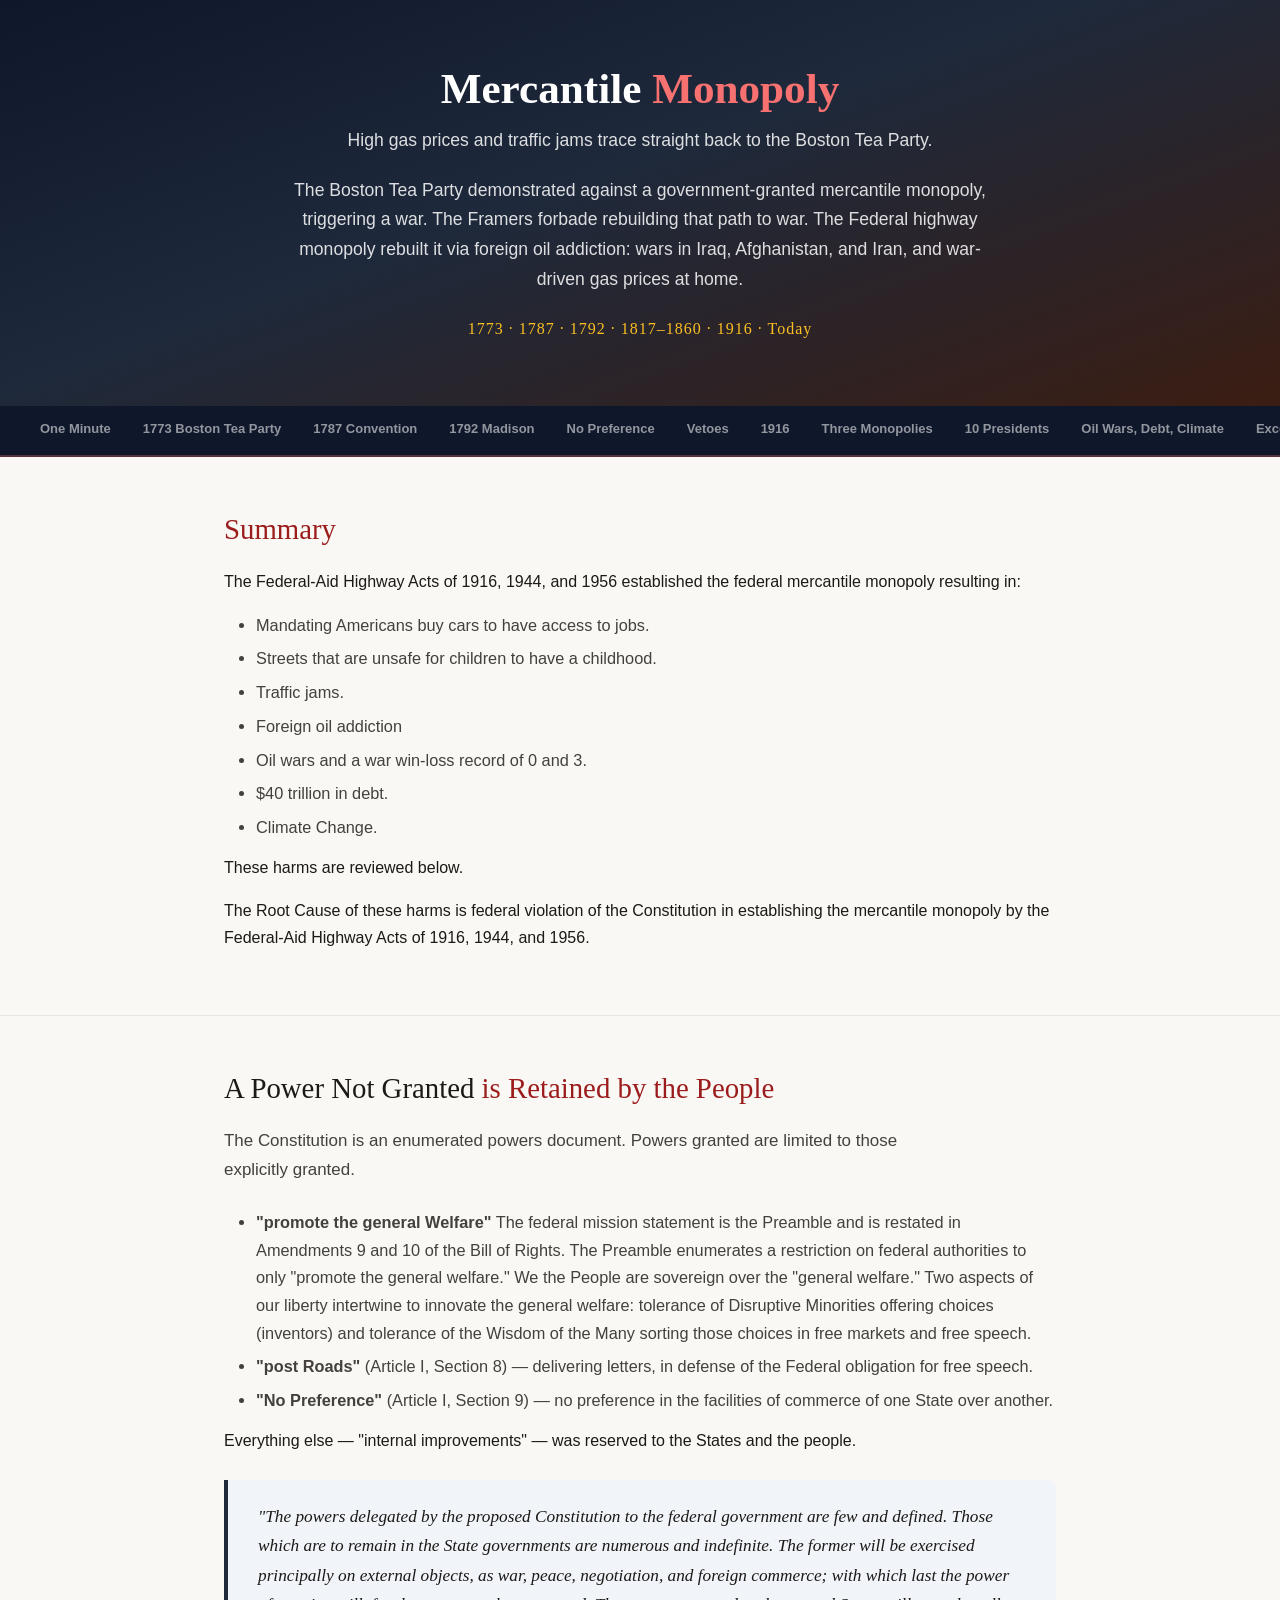
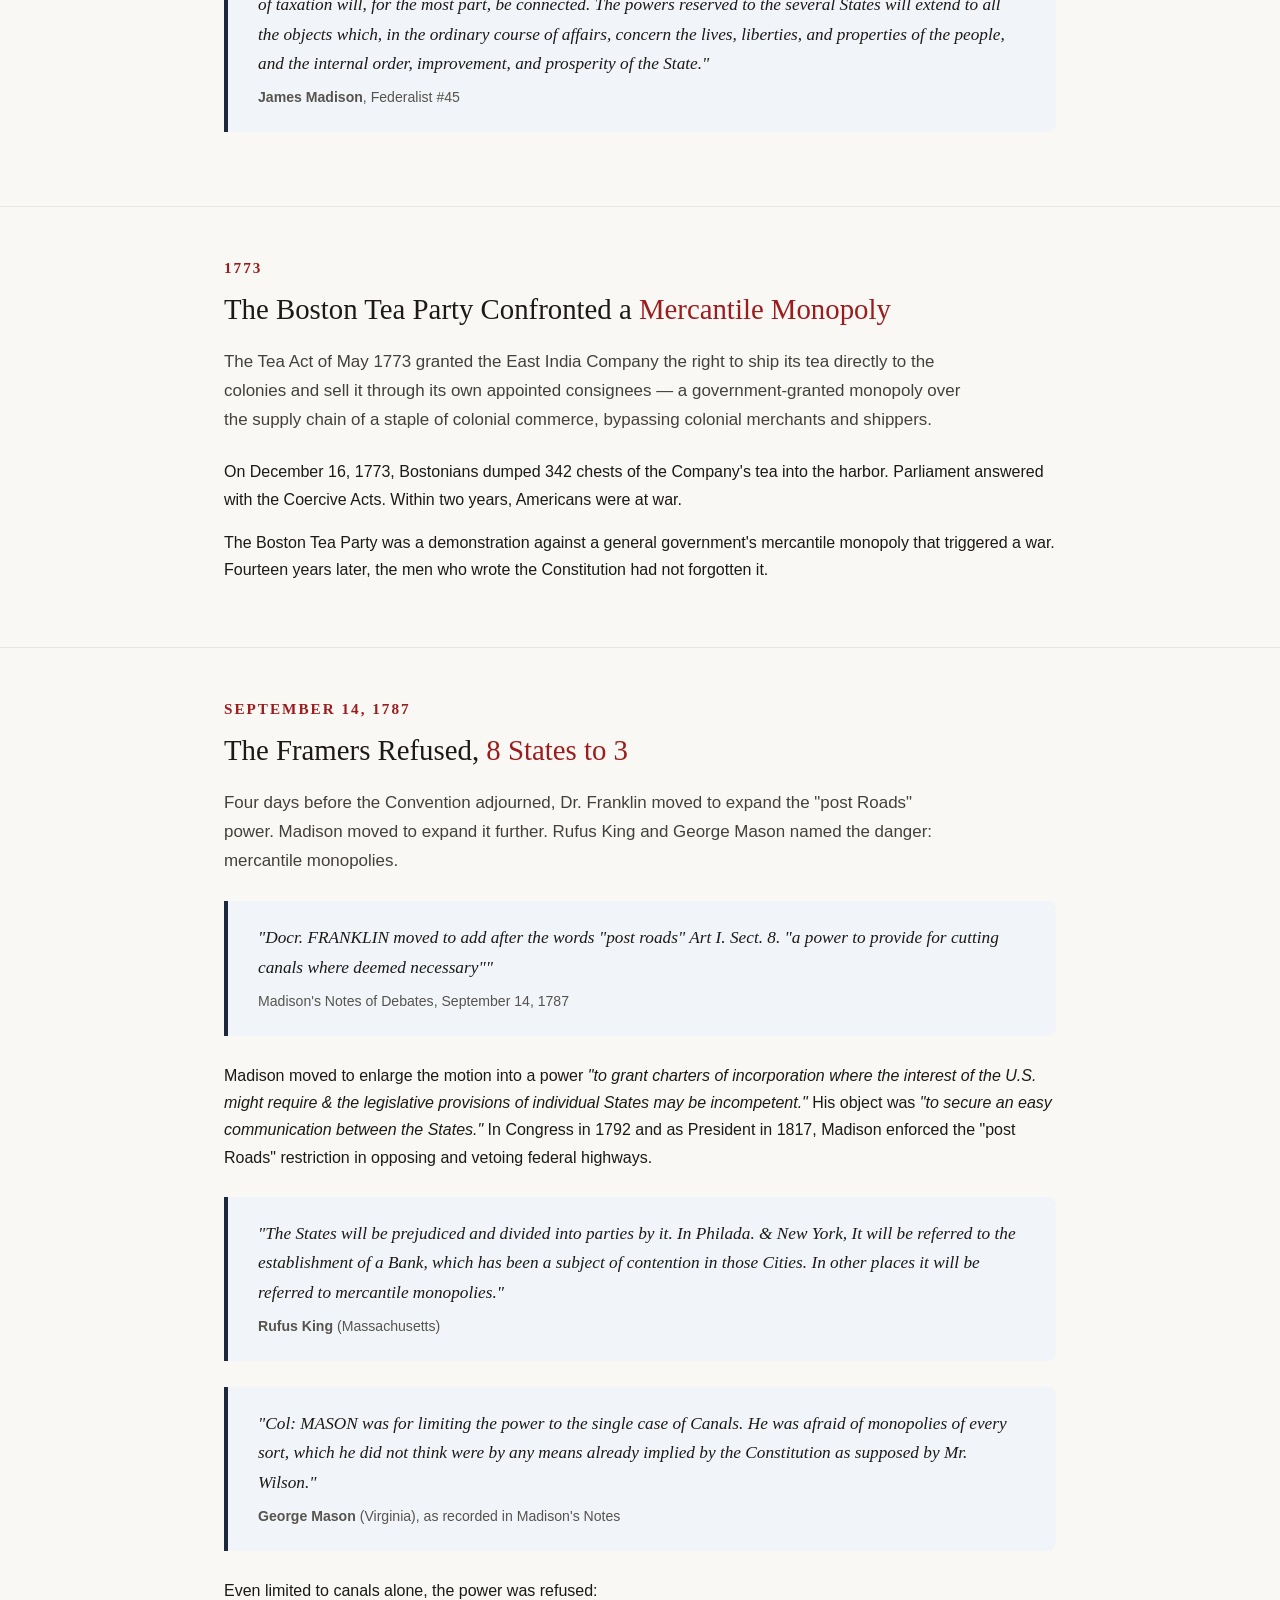
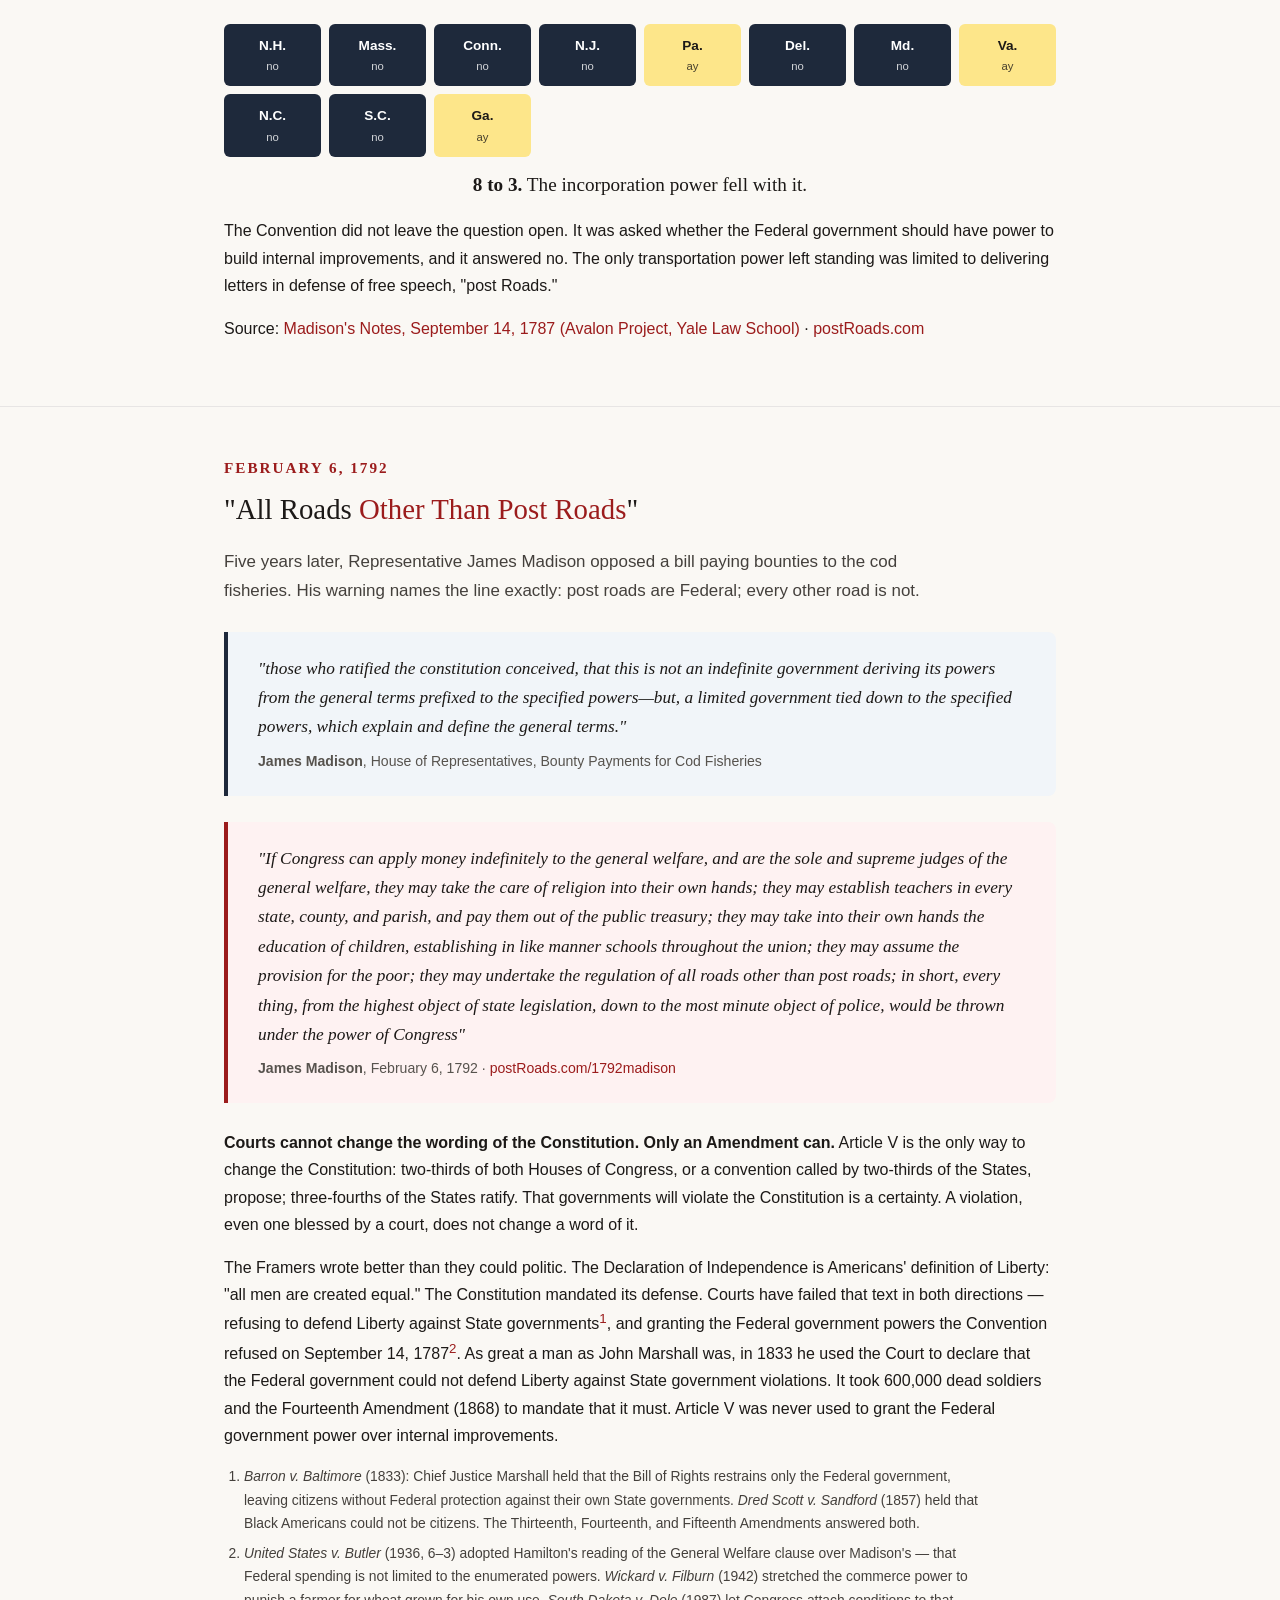
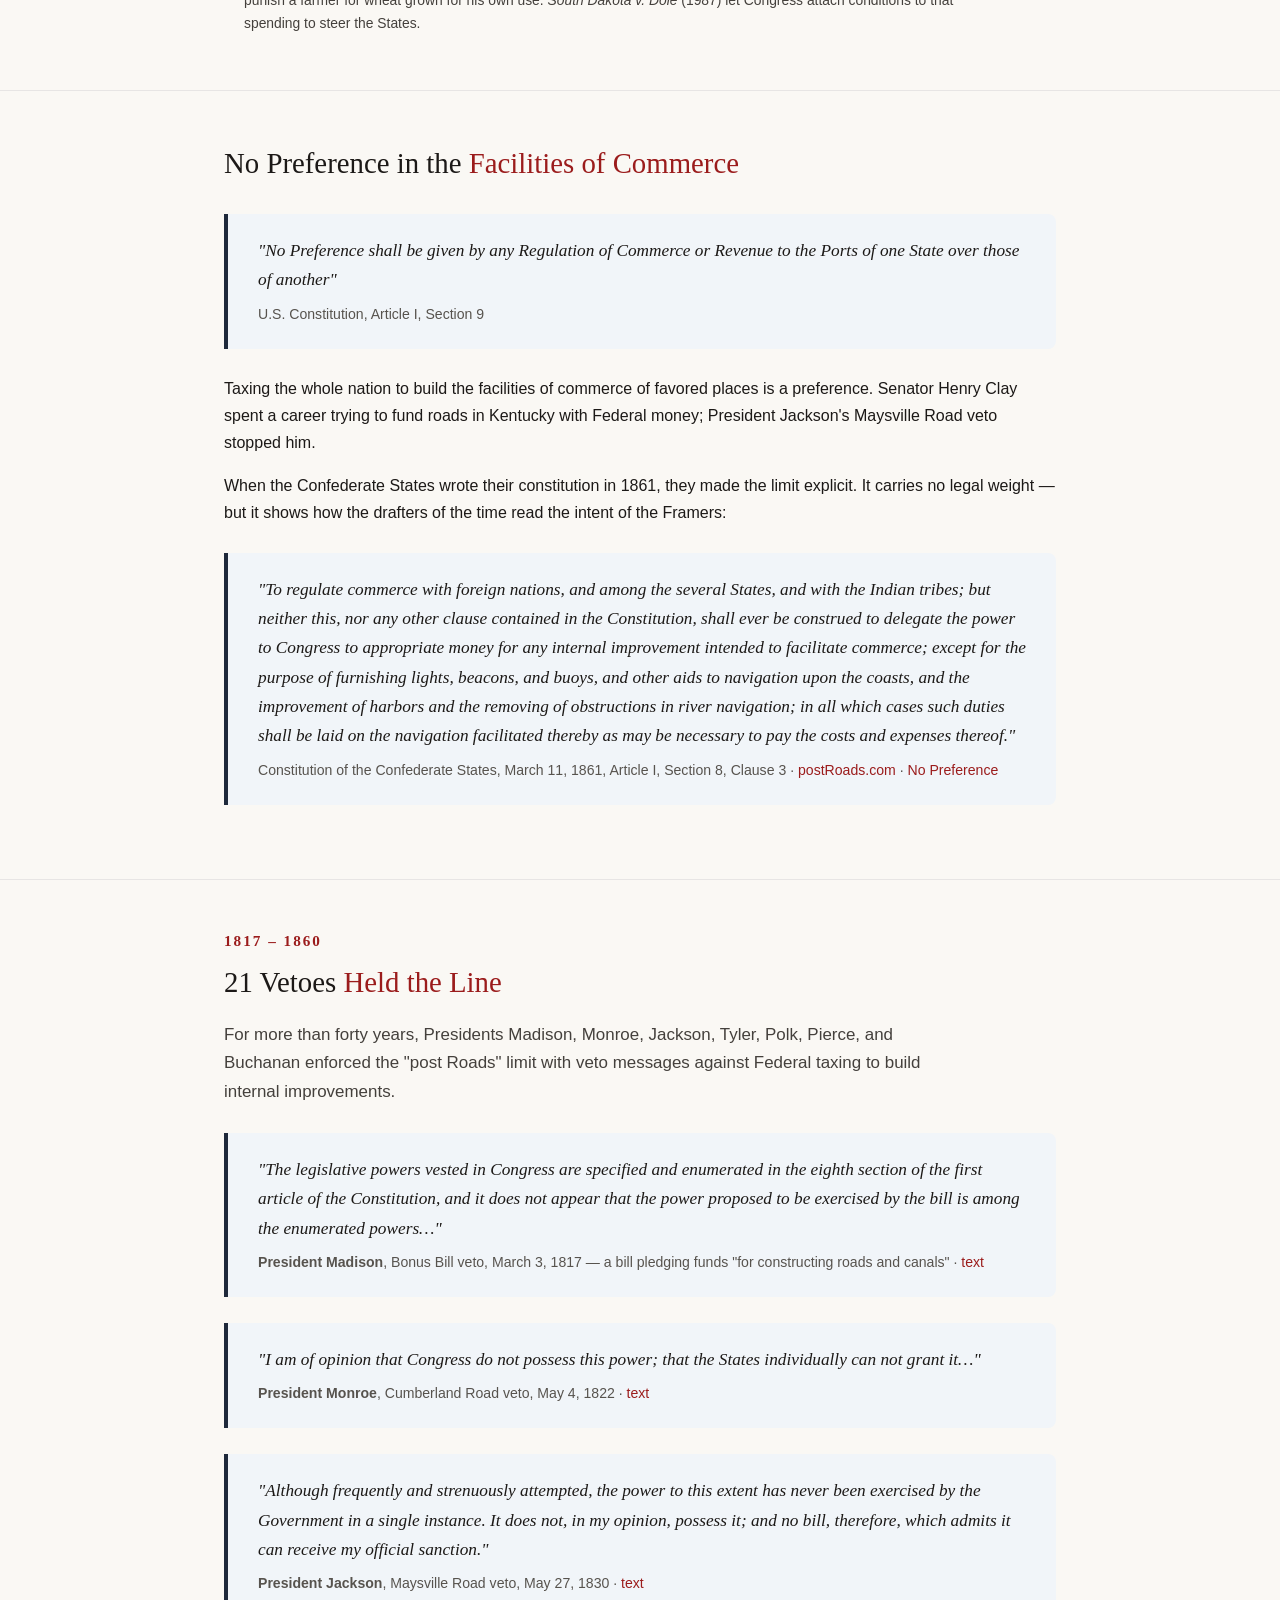
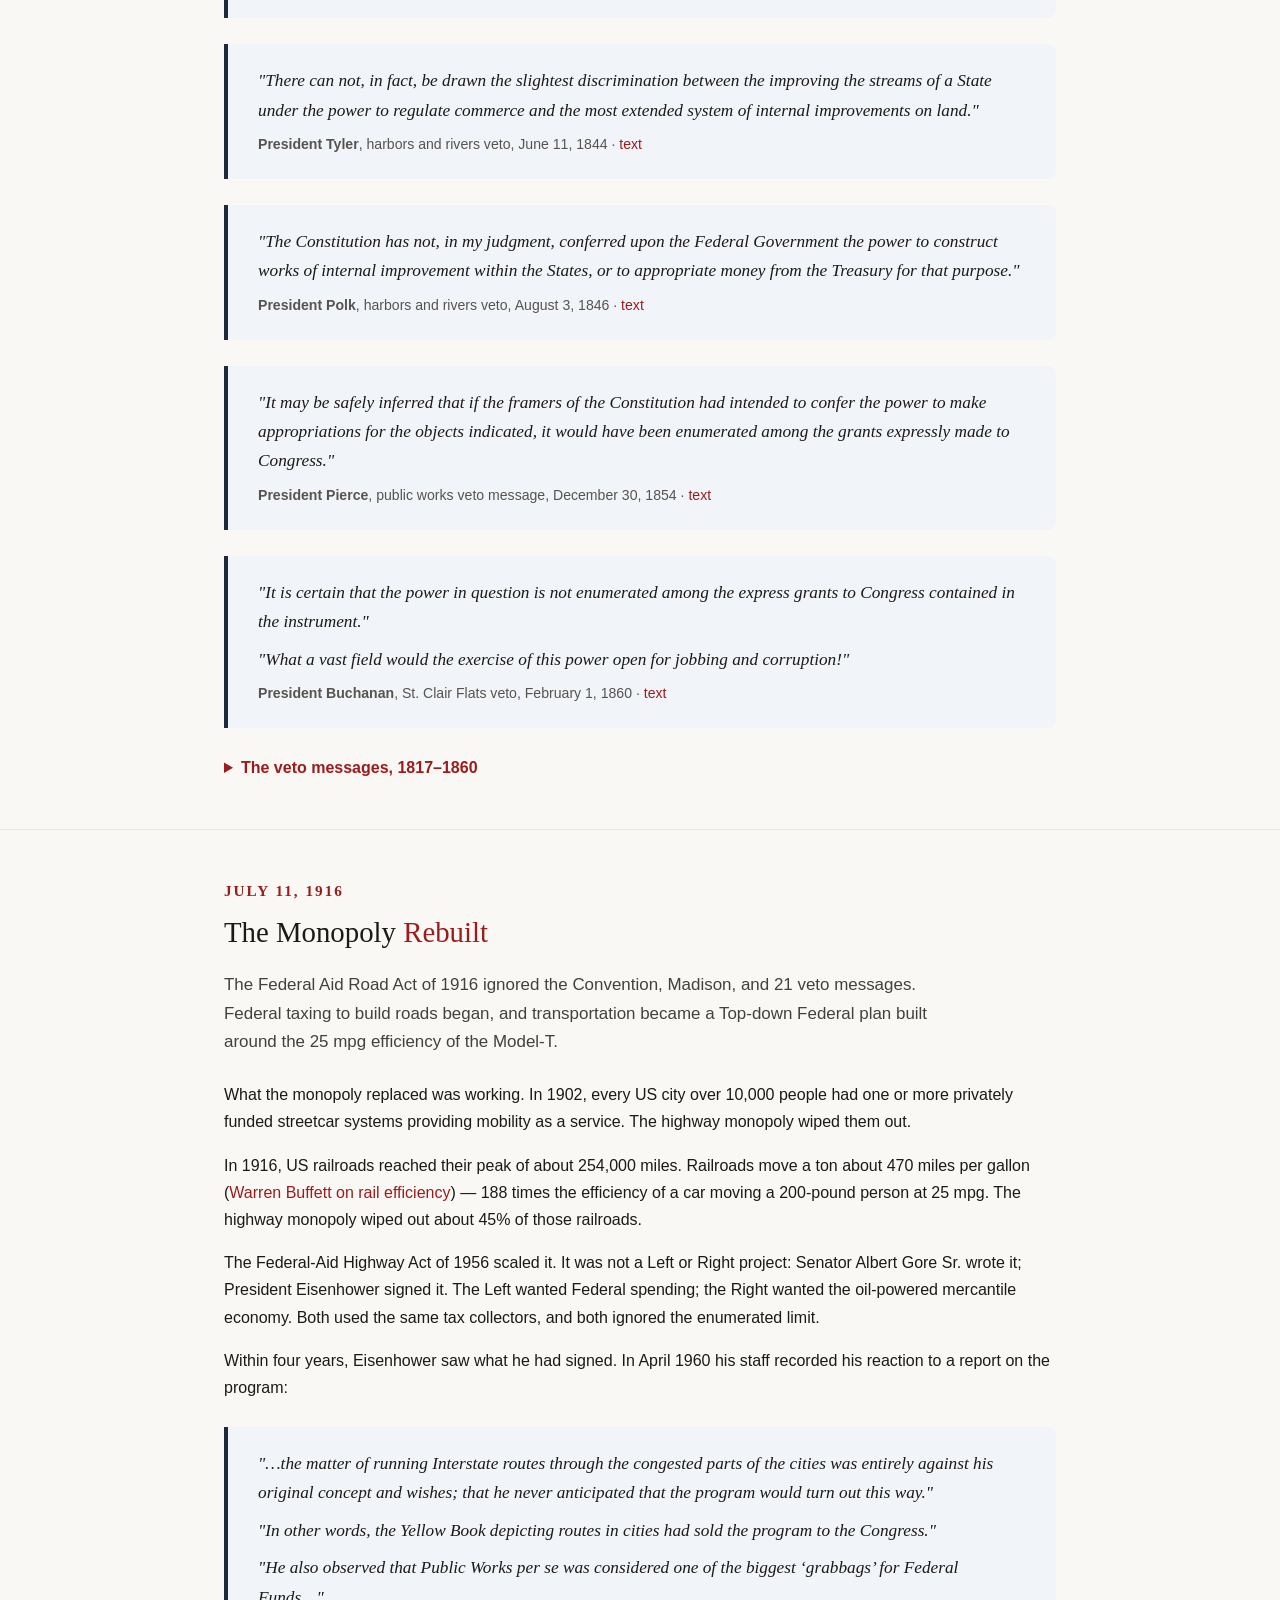
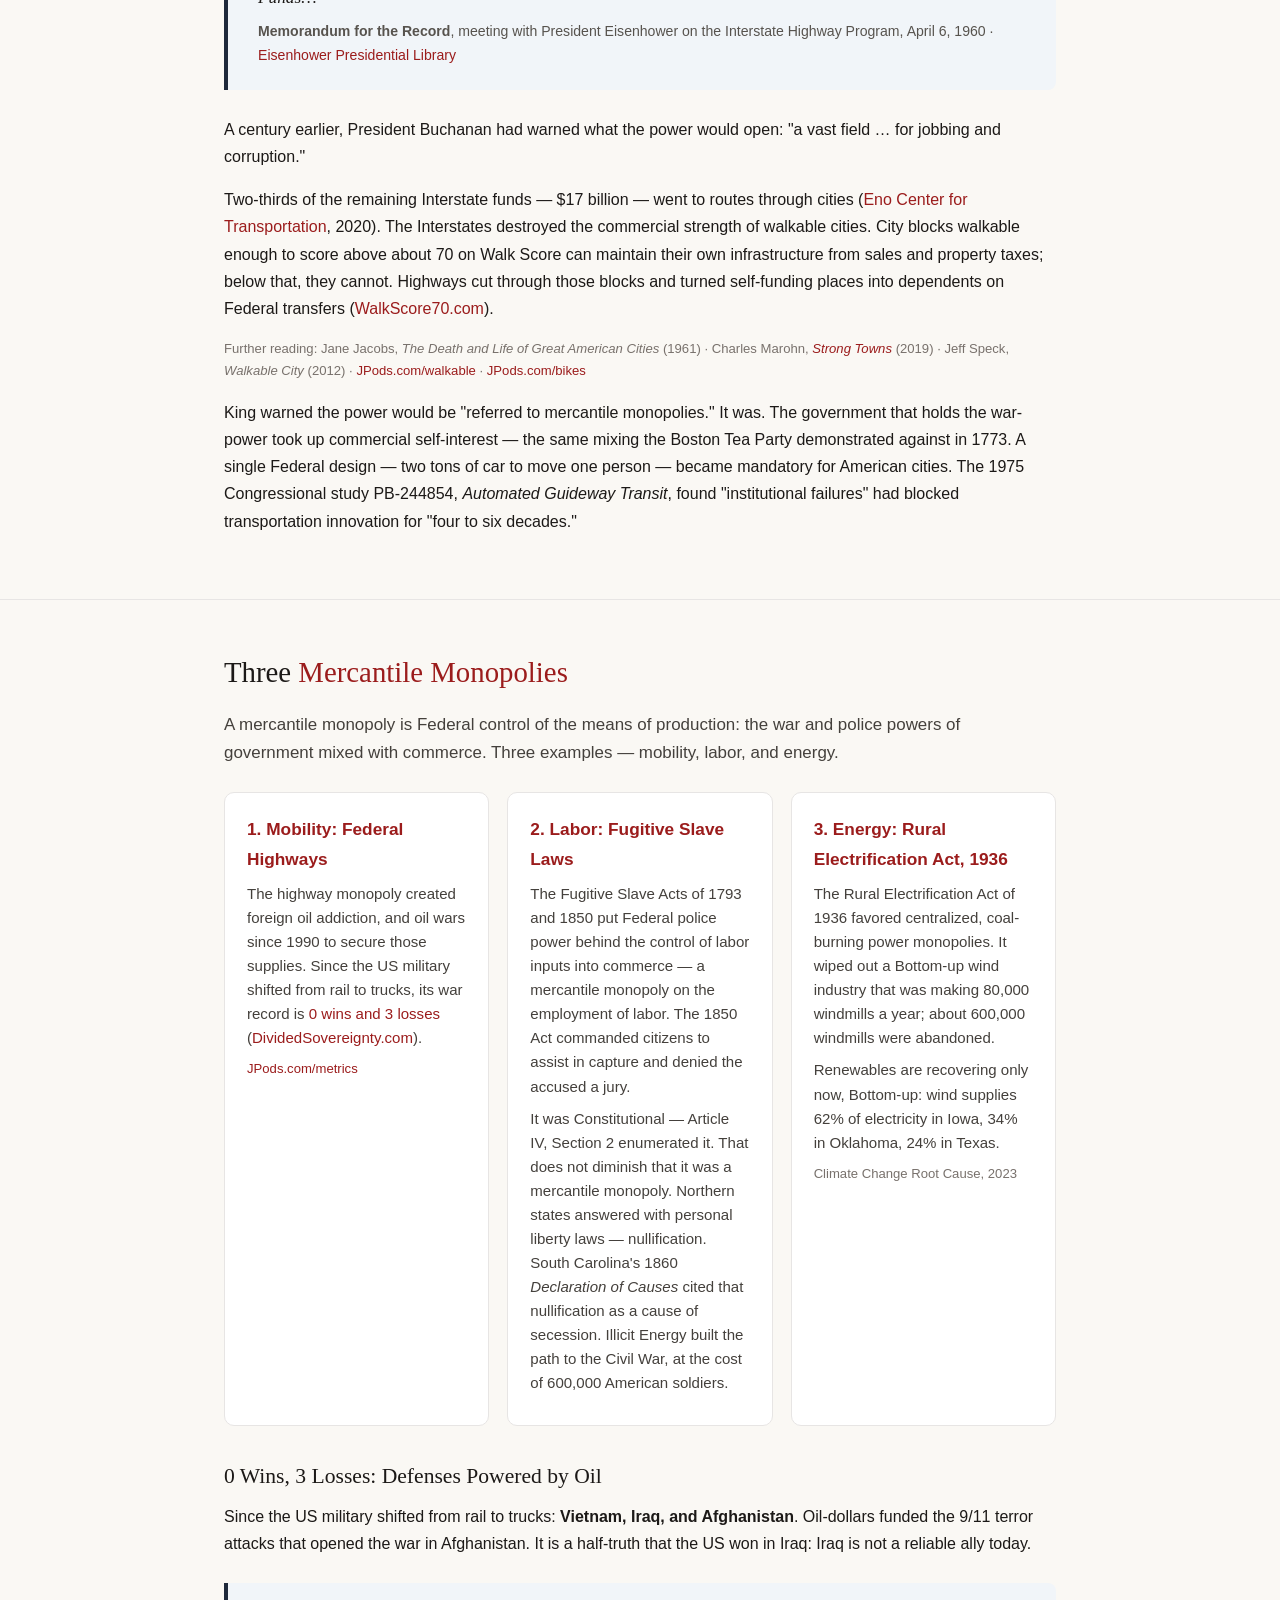
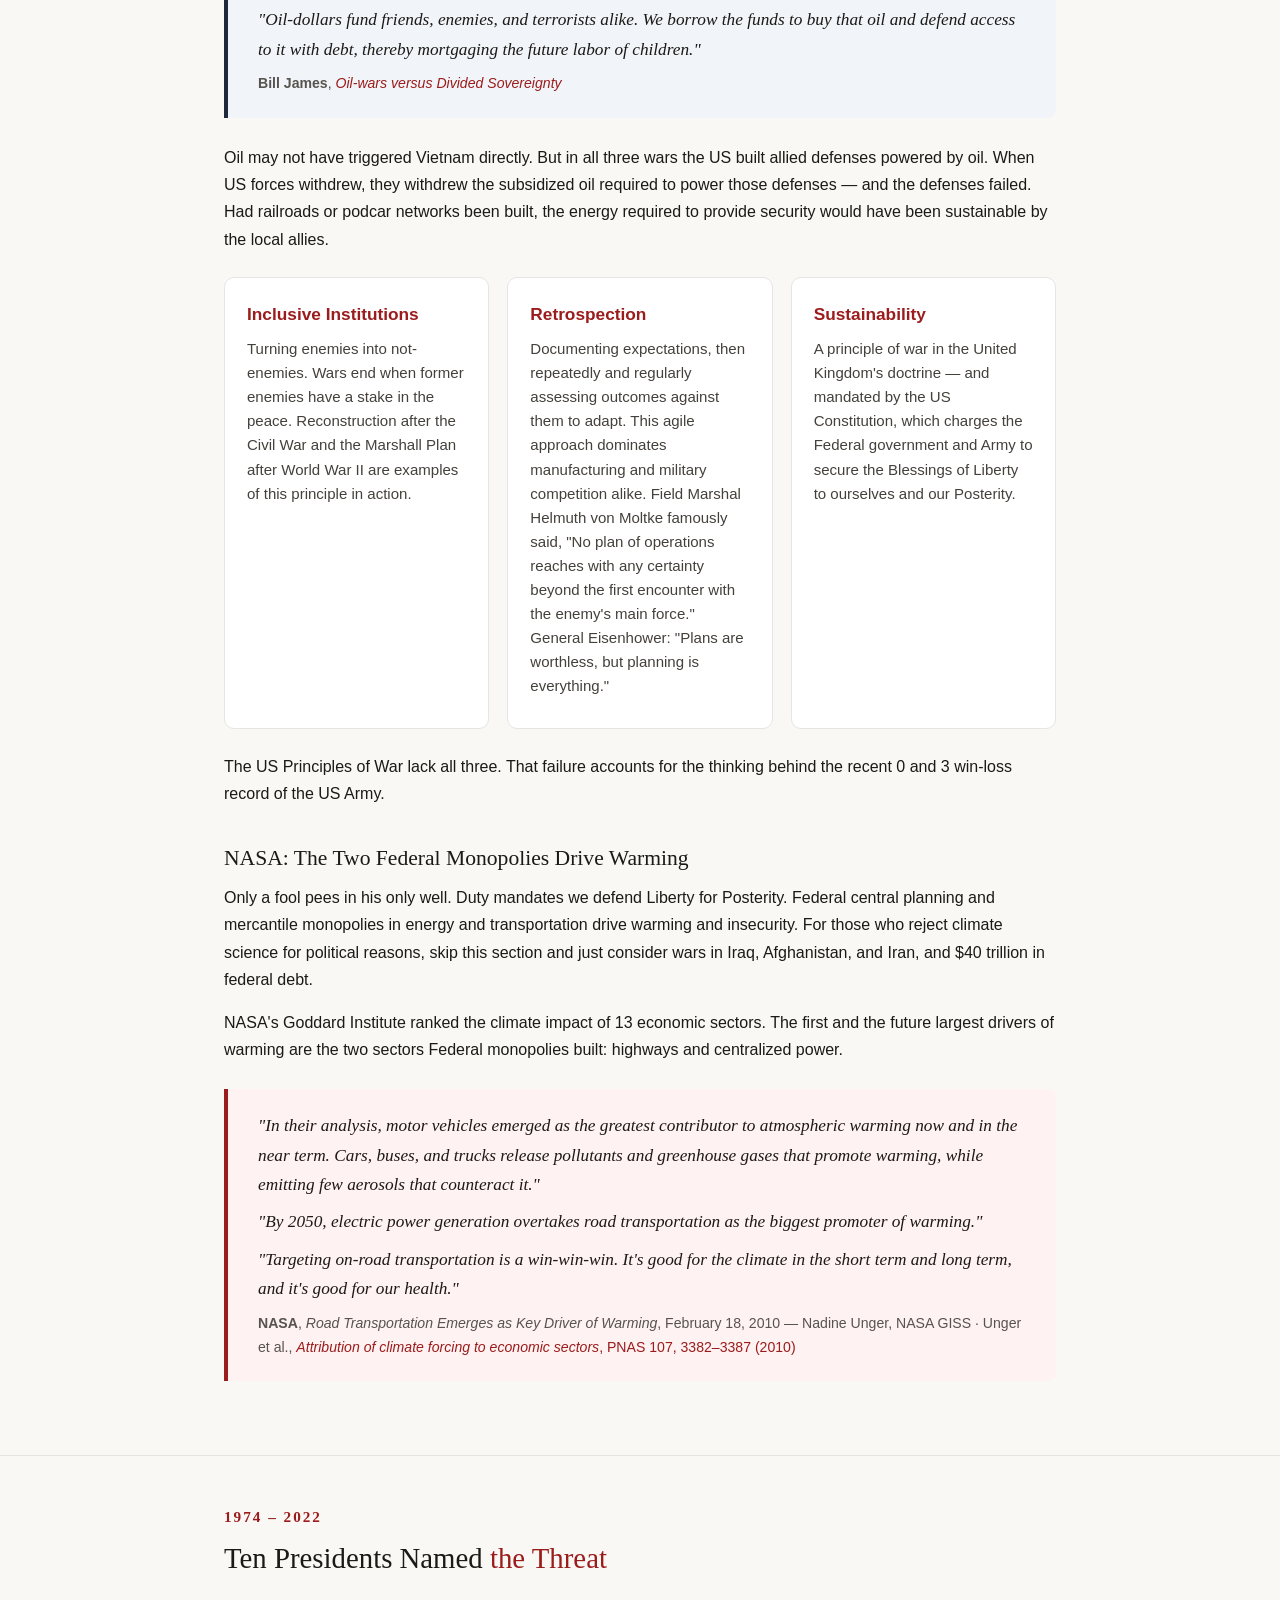
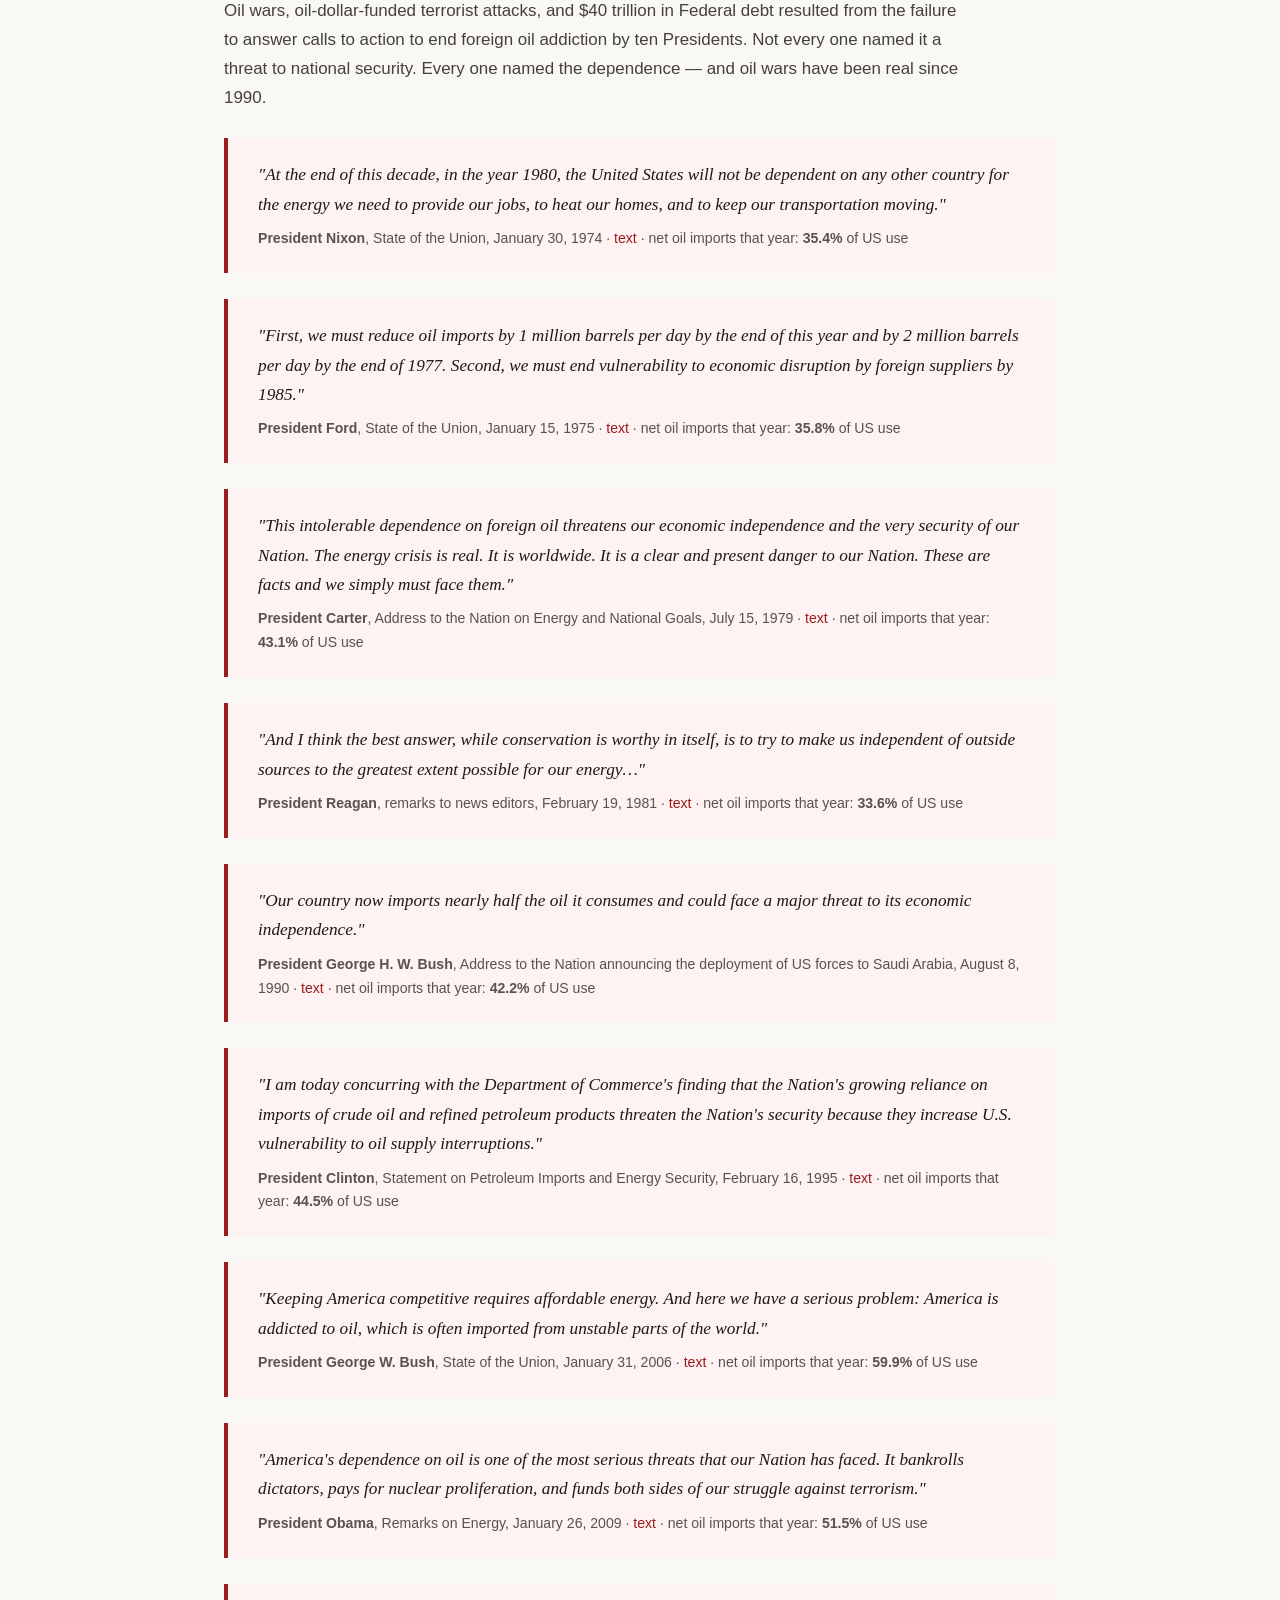
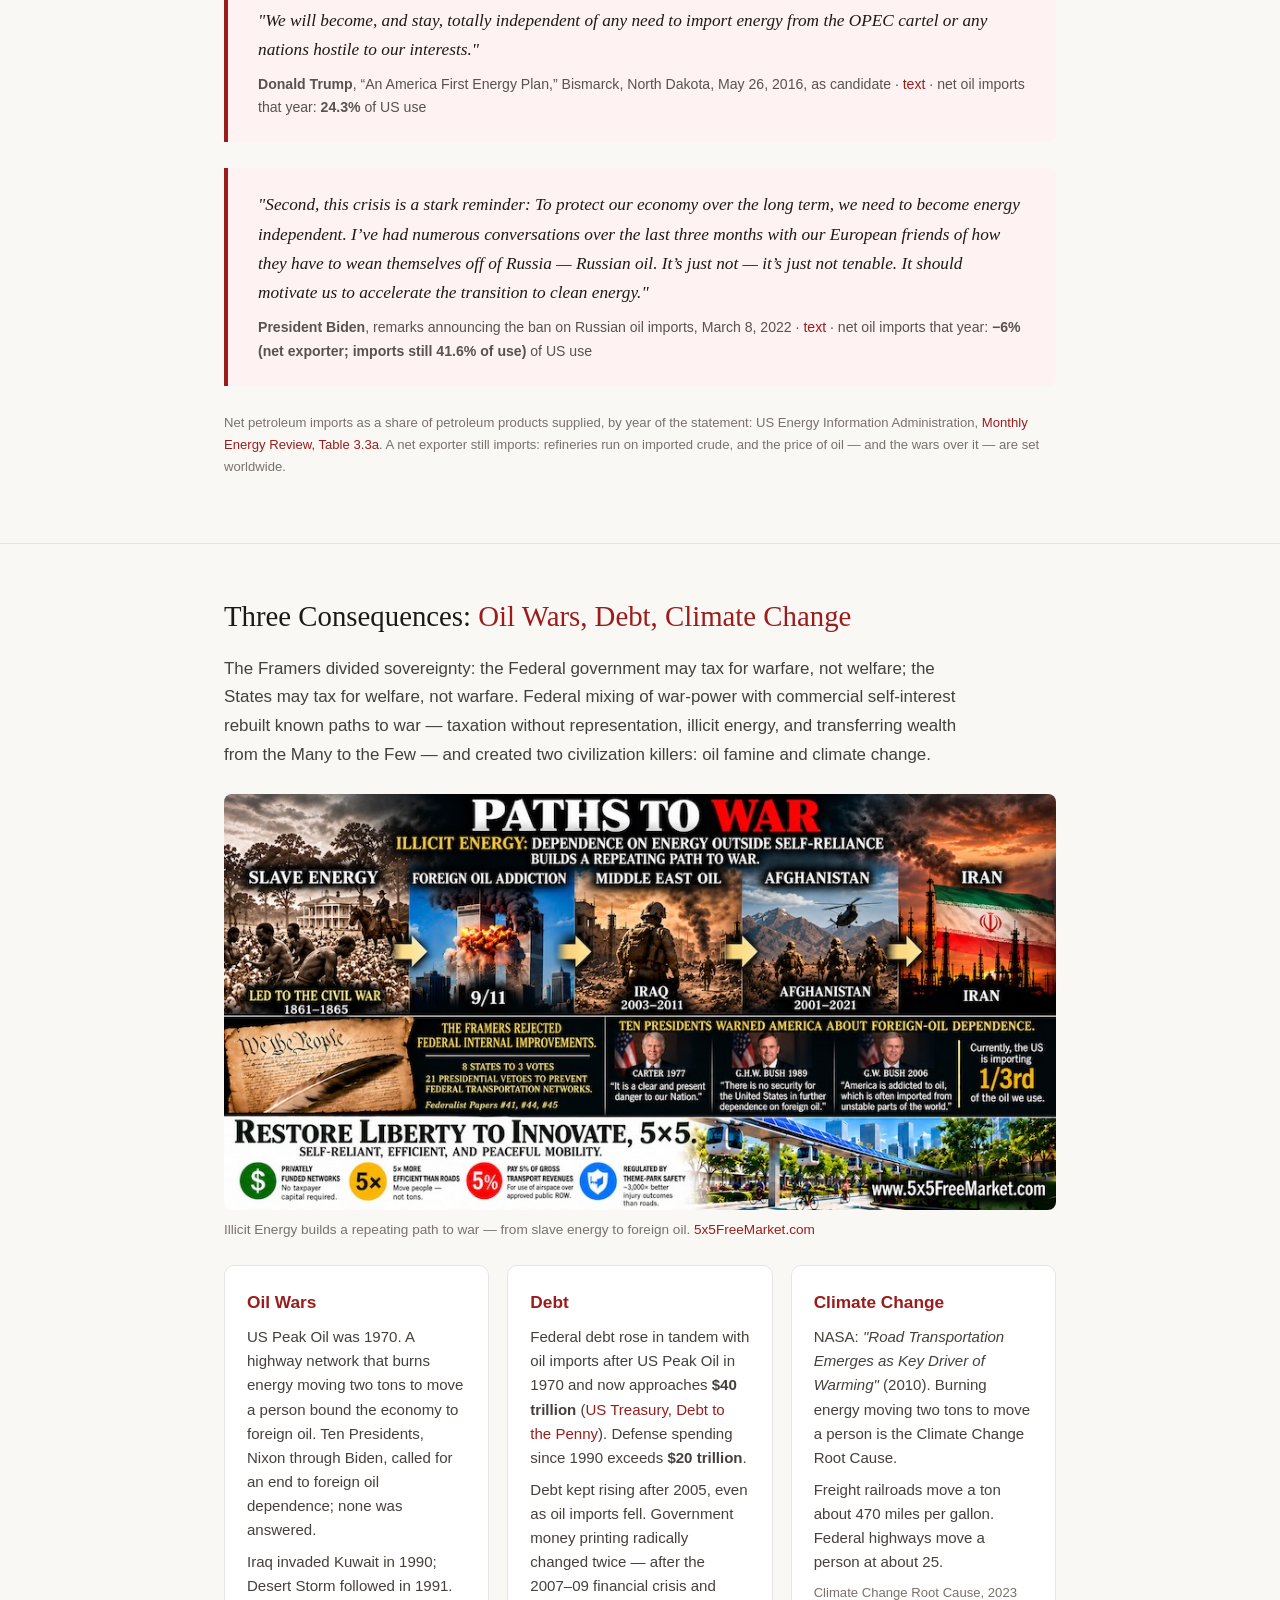
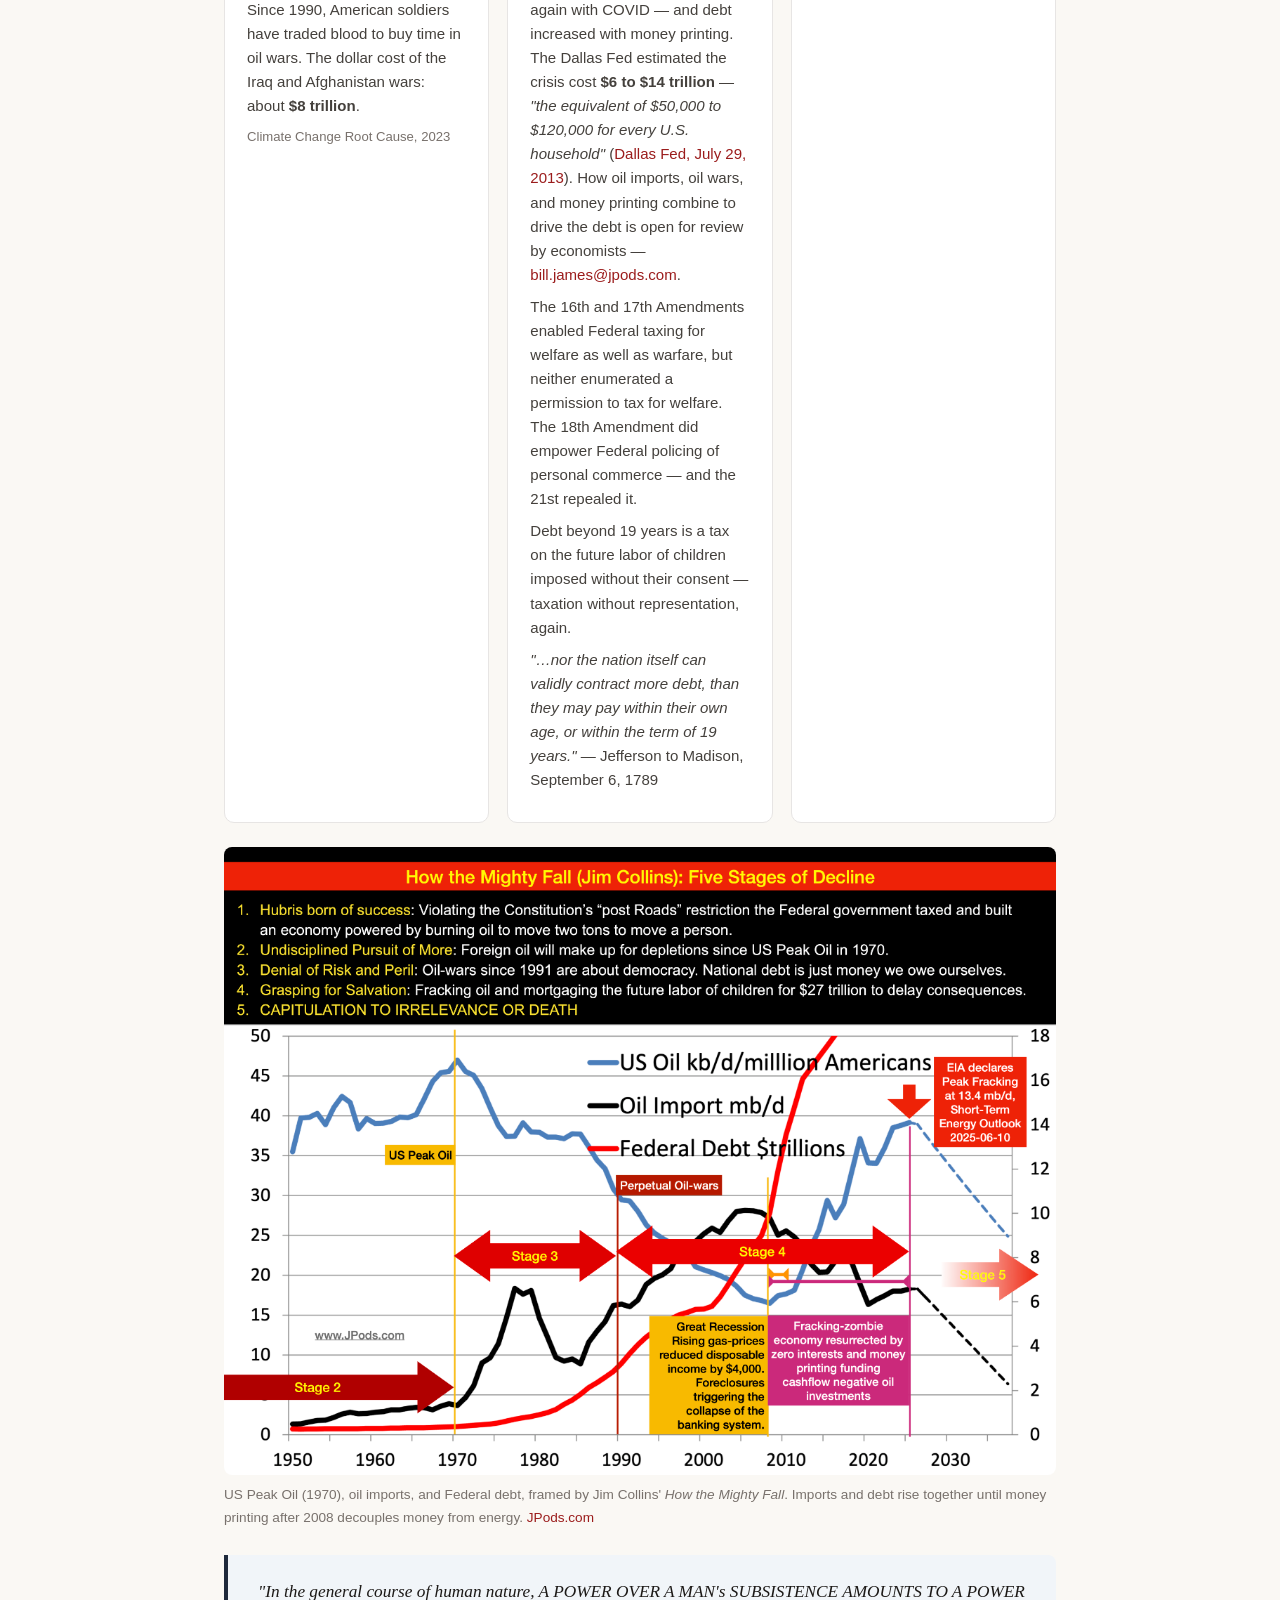
==== commit fb9c7624: "Debt card: review note after the Dallas Fed estimate Co-Authored-By: Claude Opus 5.5 <noreply@anthro" ====
--- a/index.html
+++ b/index.html
@@ -386,7 +386,7 @@
       <div class="card">
         <h3>Debt</h3>
         <p>Federal debt rose in tandem with oil imports after US Peak Oil in 1970 and now approaches <strong>$40 trillion</strong> (<a href="https://fiscaldata.treasury.gov/datasets/debt-to-the-penny/" target="_blank">US Treasury, Debt to the Penny</a>). Defense spending since 1990 exceeds <strong>$20 trillion</strong>.</p>
-        <p>Debt kept rising after 2005, even as oil imports fell. Government money printing radically changed twice &mdash; after the 2007&ndash;09 financial crisis and again with COVID &mdash; and debt increased with money printing. How oil imports, oil wars, and money printing combine to drive the debt is open for review by economists &mdash; <a href="mailto:bill.james@jpods.com">bill.james@jpods.com</a>. The Dallas Fed estimated the crisis cost <strong>$6 to $14 trillion</strong> &mdash; <em>"the equivalent of $50,000 to $120,000 for every U.S. household"</em> (<a href="https://www.dallasfed.org/news/releases/2013/nr130729a.aspx" target="_blank">Dallas Fed, July 29, 2013</a>).</p>
+        <p>Debt kept rising after 2005, even as oil imports fell. Government money printing radically changed twice &mdash; after the 2007&ndash;09 financial crisis and again with COVID &mdash; and debt increased with money printing. The Dallas Fed estimated the crisis cost <strong>$6 to $14 trillion</strong> &mdash; <em>"the equivalent of $50,000 to $120,000 for every U.S. household"</em> (<a href="https://www.dallasfed.org/news/releases/2013/nr130729a.aspx" target="_blank">Dallas Fed, July 29, 2013</a>). How oil imports, oil wars, and money printing combine to drive the debt is open for review by economists &mdash; <a href="mailto:bill.james@jpods.com">bill.james@jpods.com</a>.</p>
         <p>The 16th and 17th Amendments enabled Federal taxing for welfare as well as warfare, but neither enumerated a permission to tax for welfare. The 18th Amendment did empower Federal policing of personal commerce &mdash; and the 21st repealed it.</p>
         <p>Debt beyond 19 years is a tax on the future labor of children imposed without their consent &mdash; taxation without representation, again.</p>
         <p><em>"…nor the nation itself can validly contract more debt, than they may pay within their own age, or within the term of 19 years."</em> &mdash; Jefferson to Madison, September 6, 1789</p>
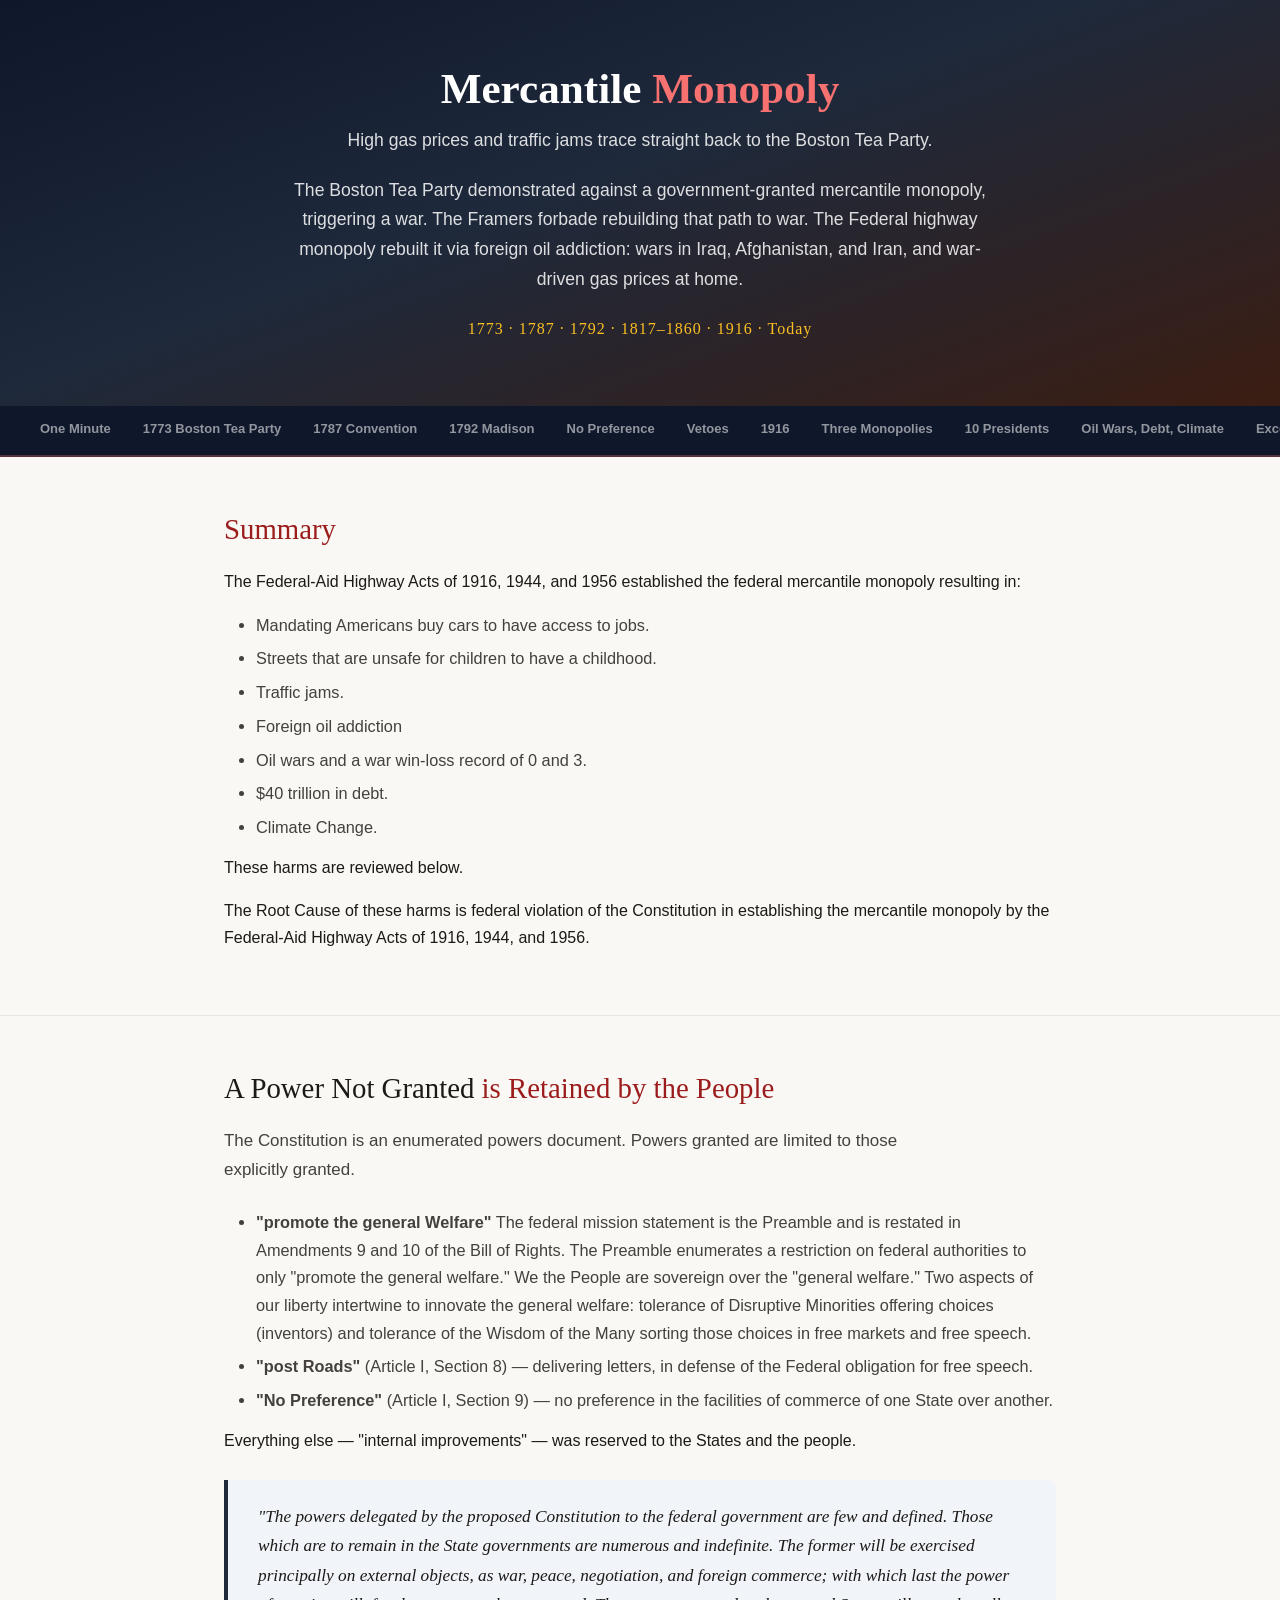
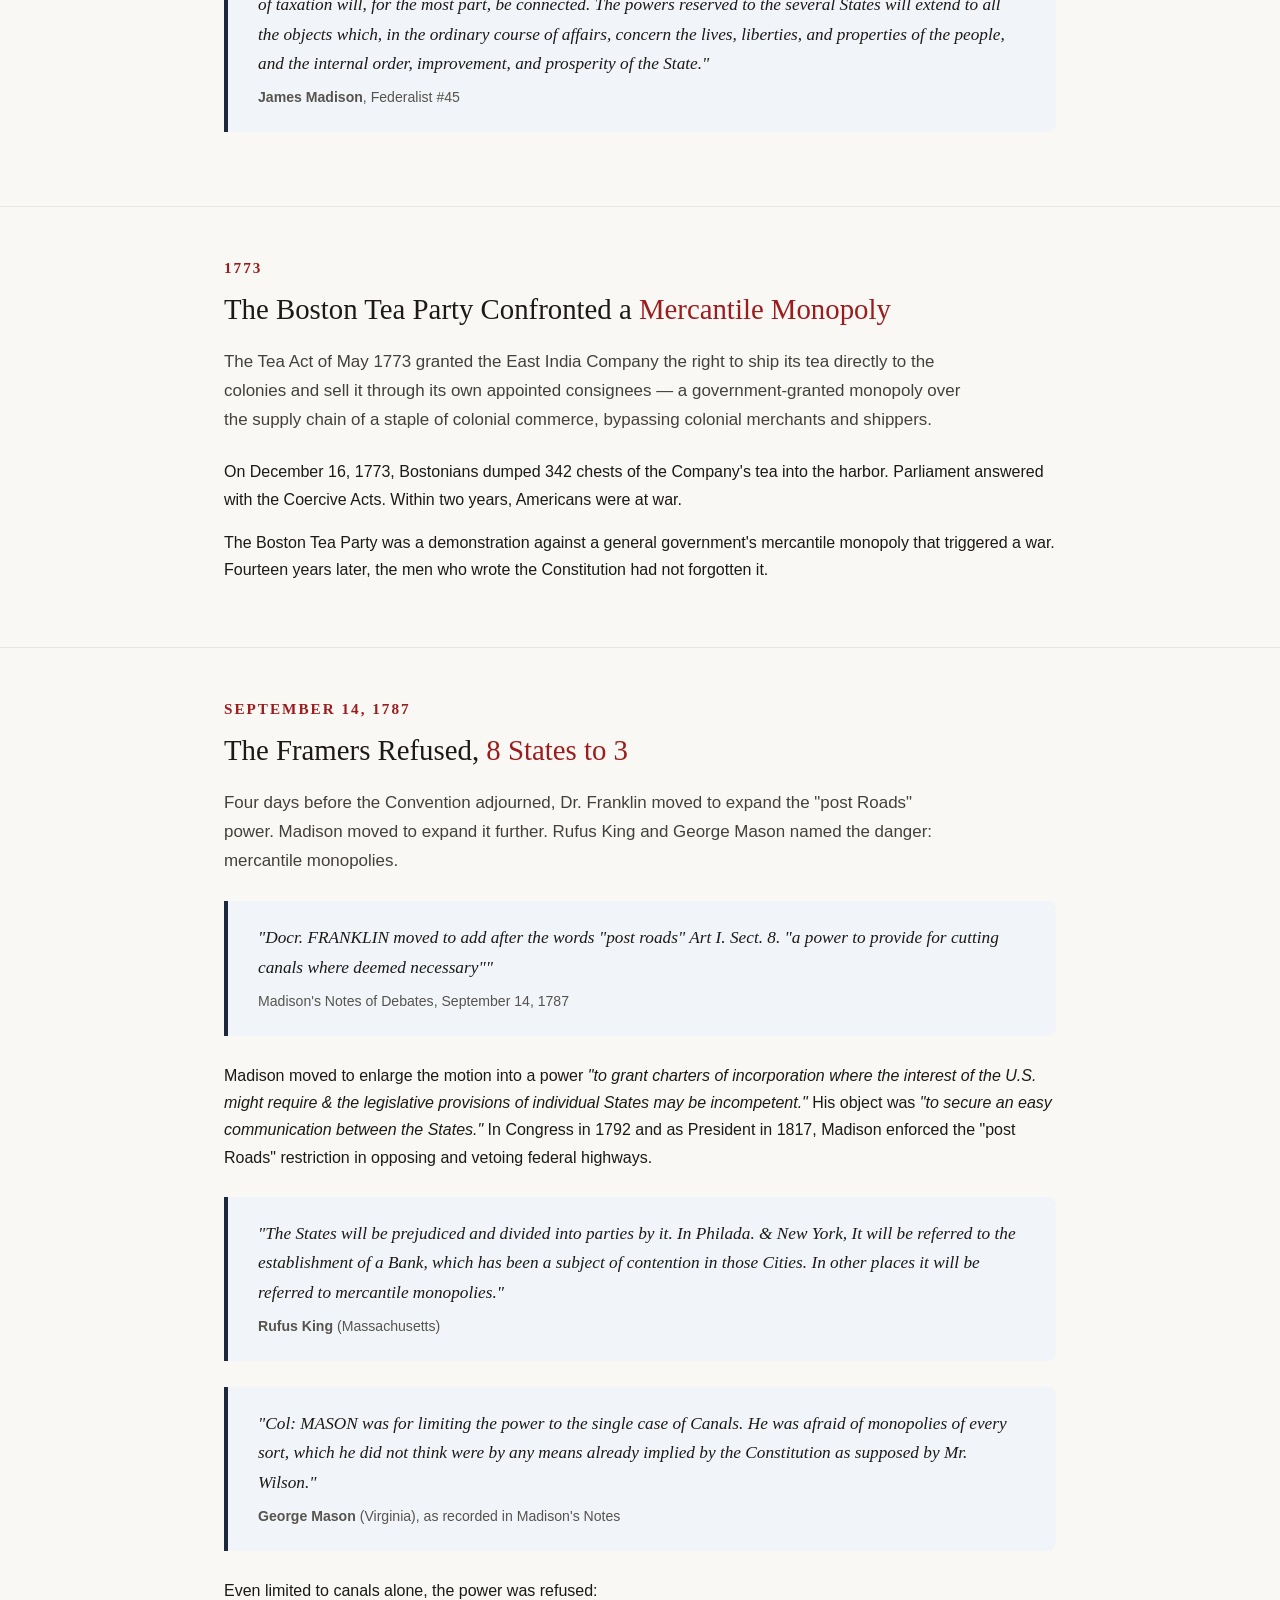
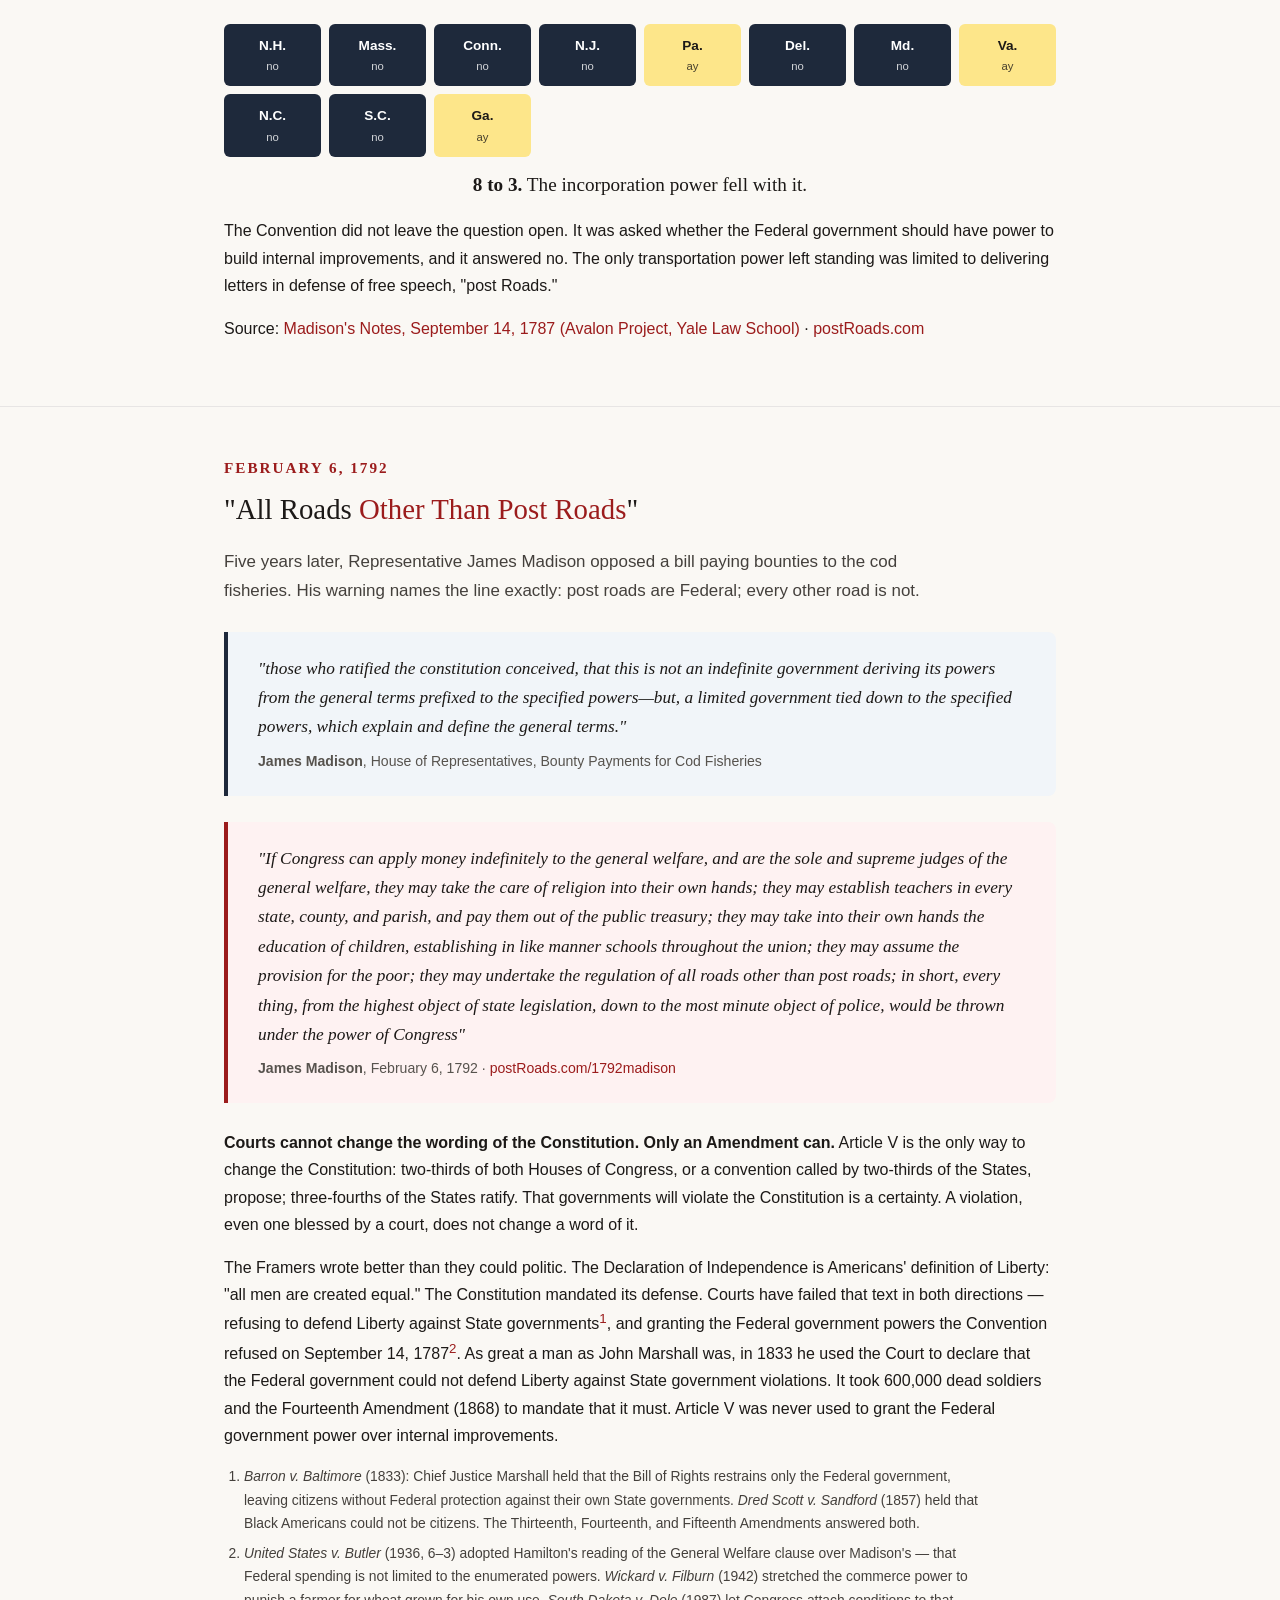
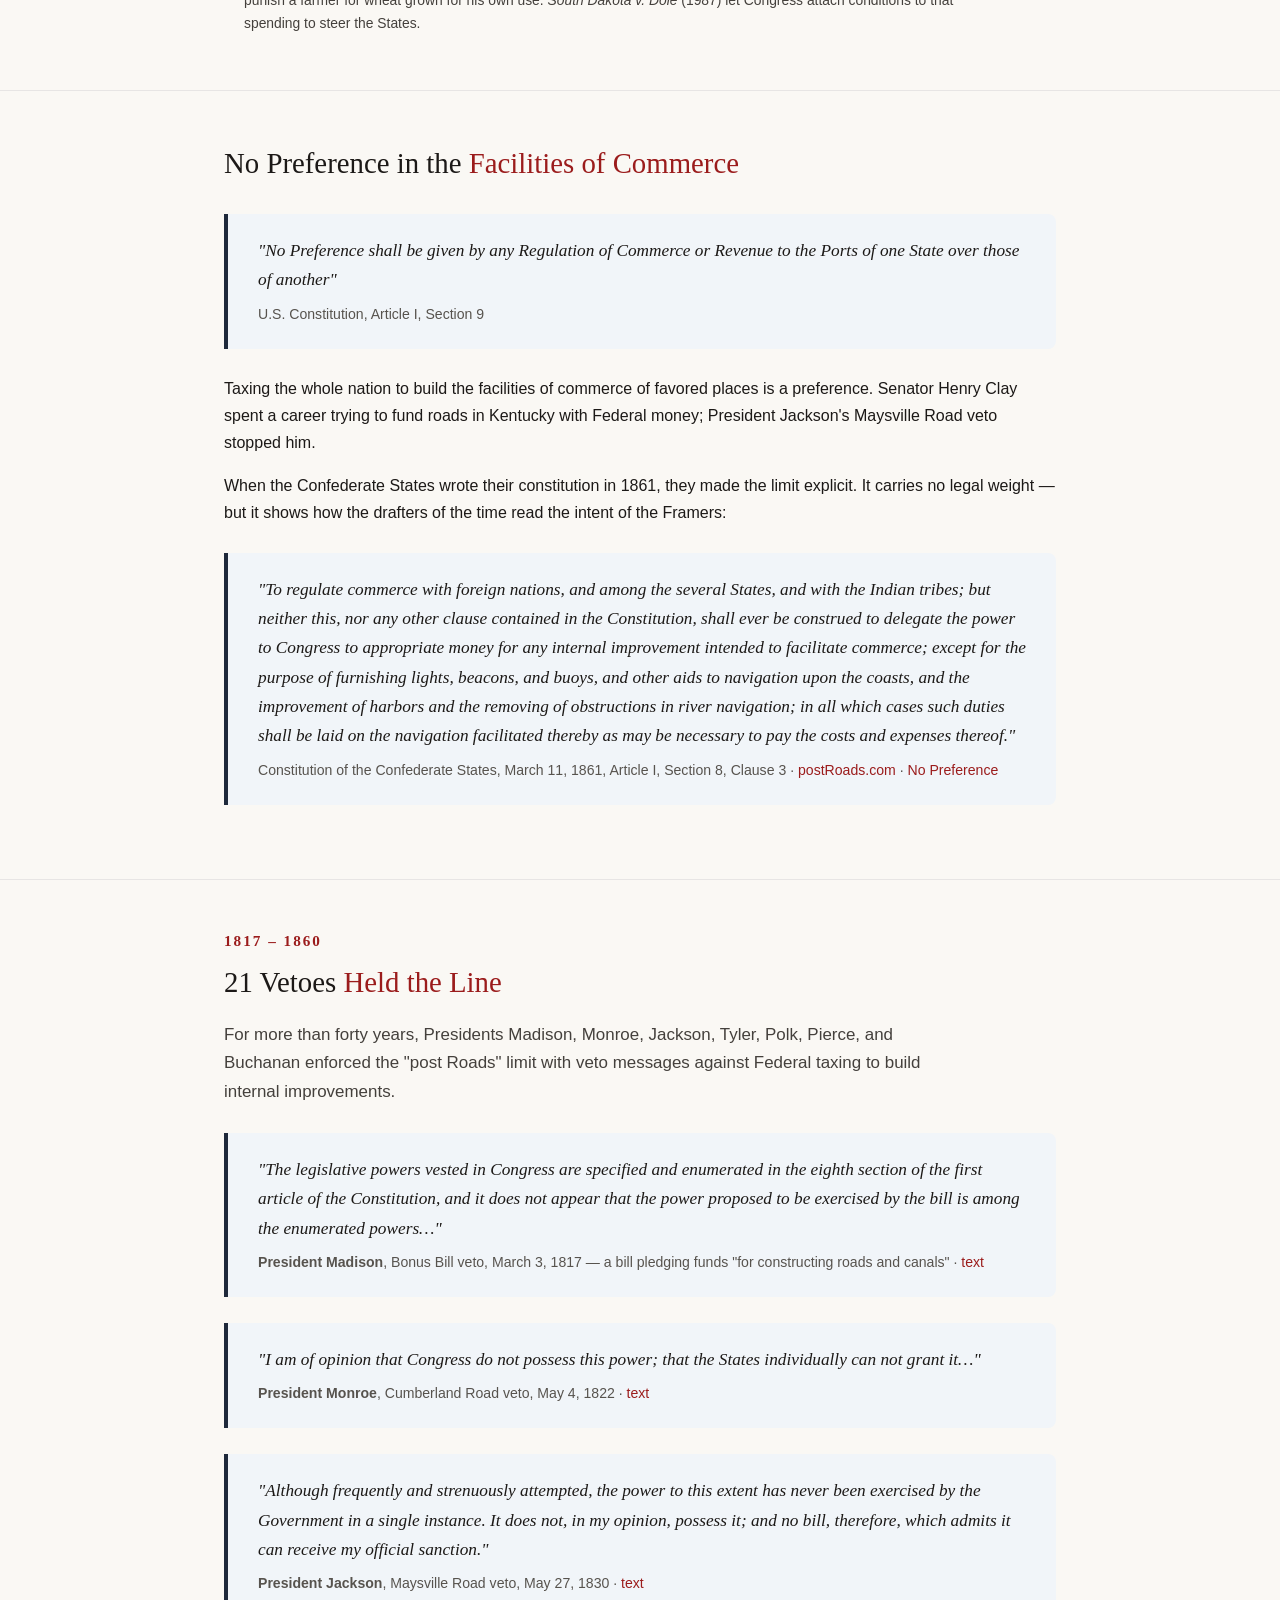
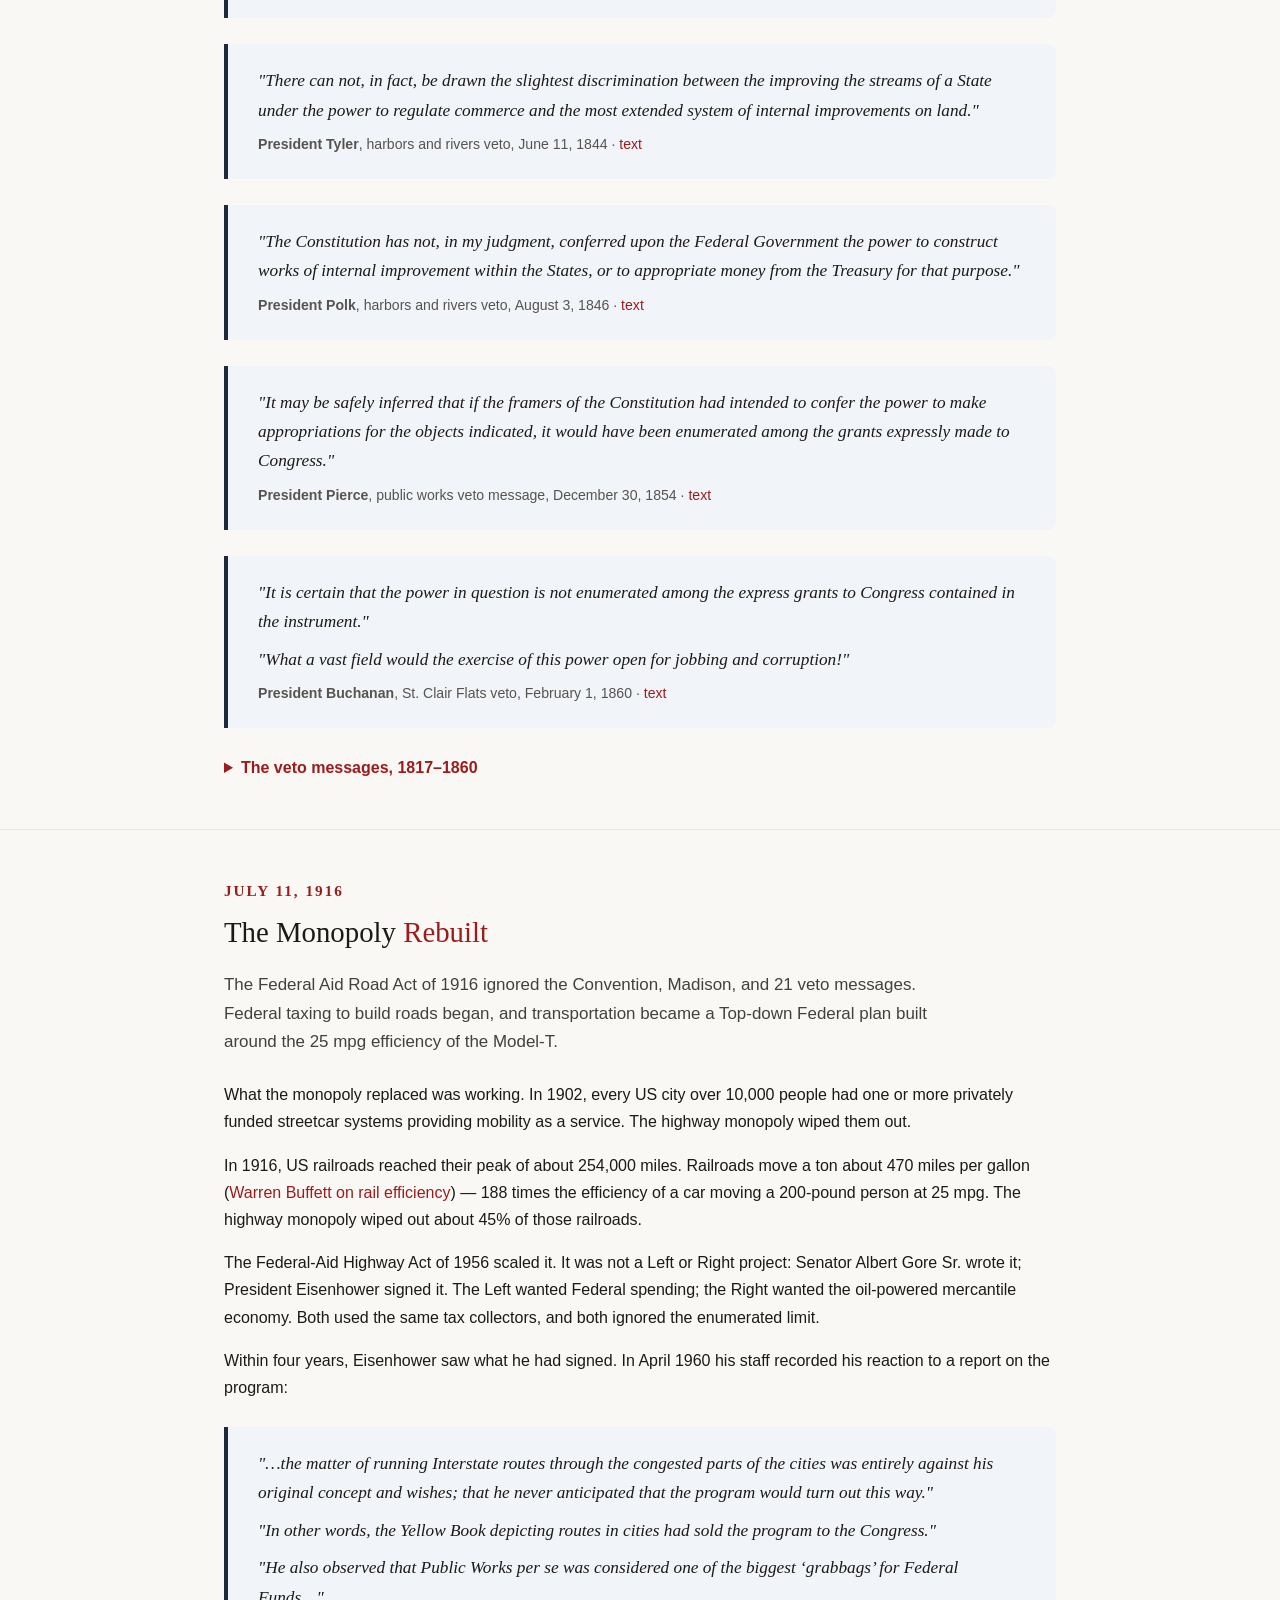
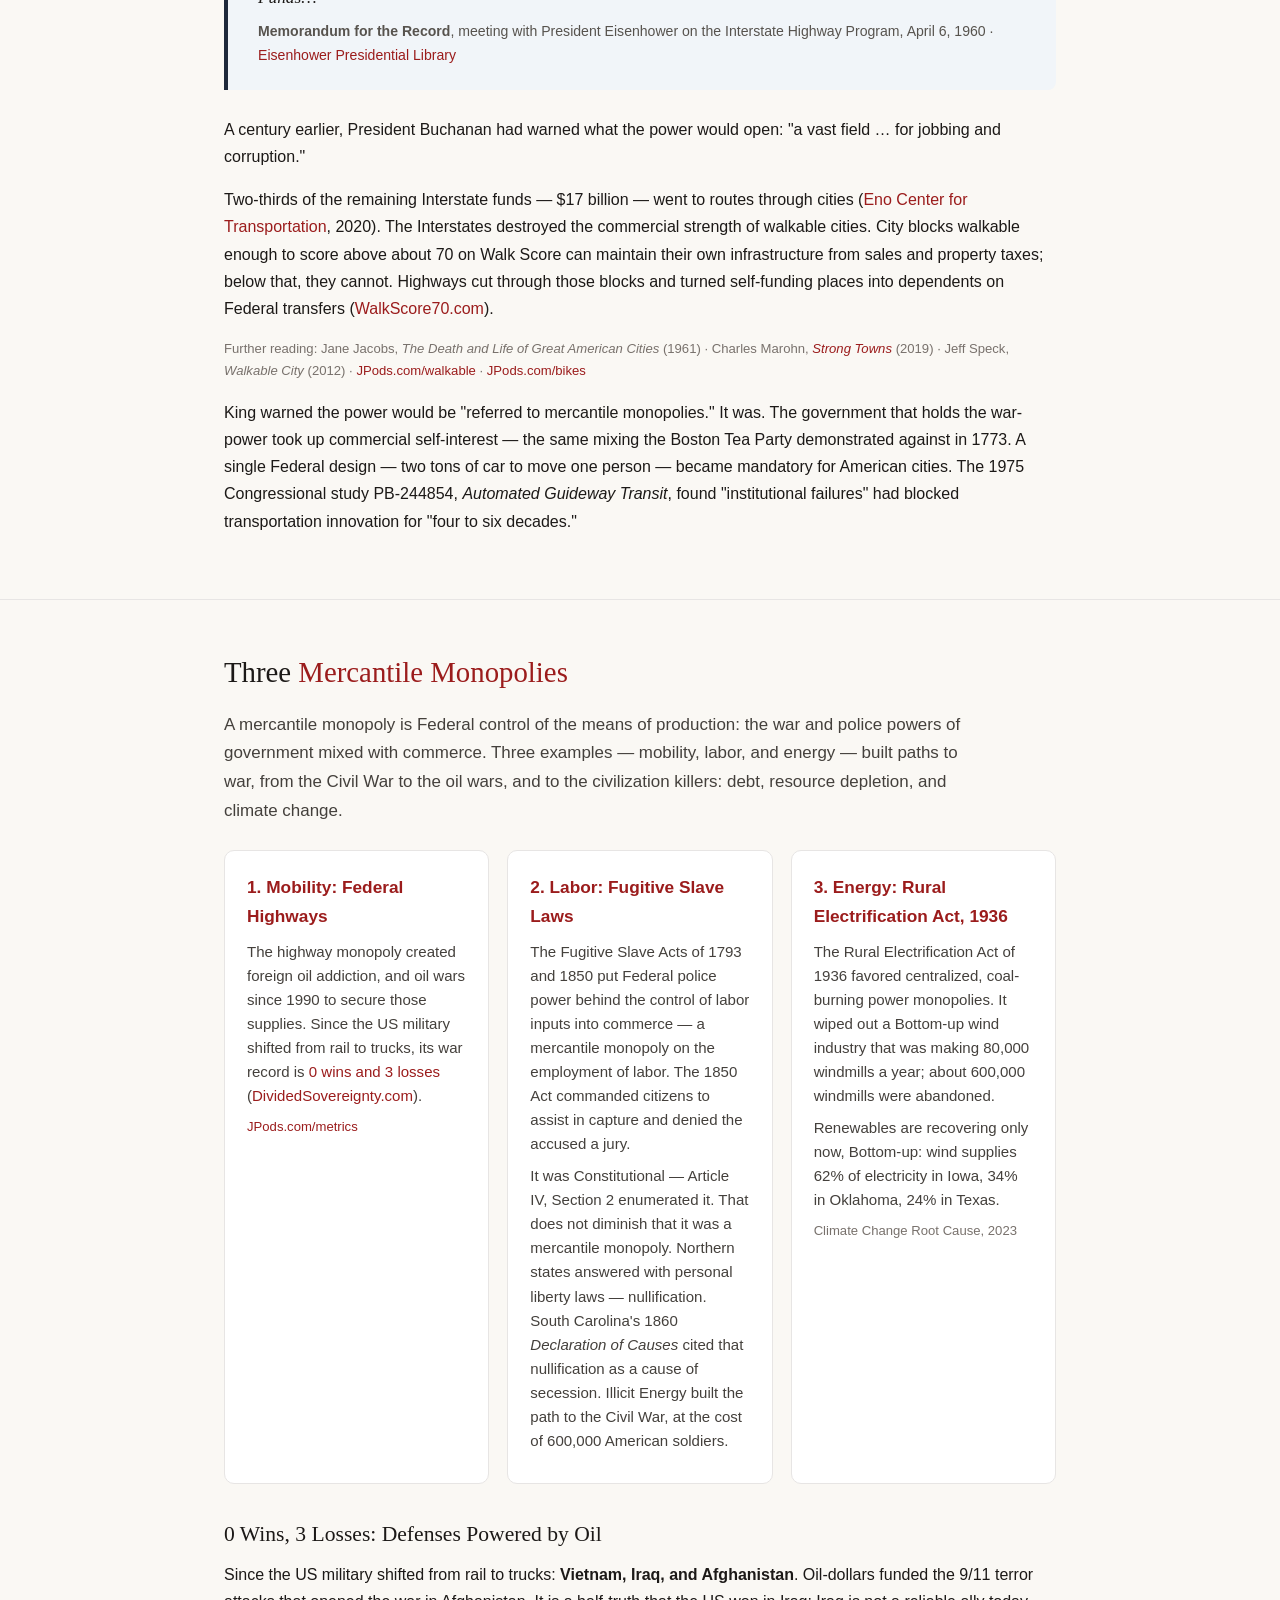
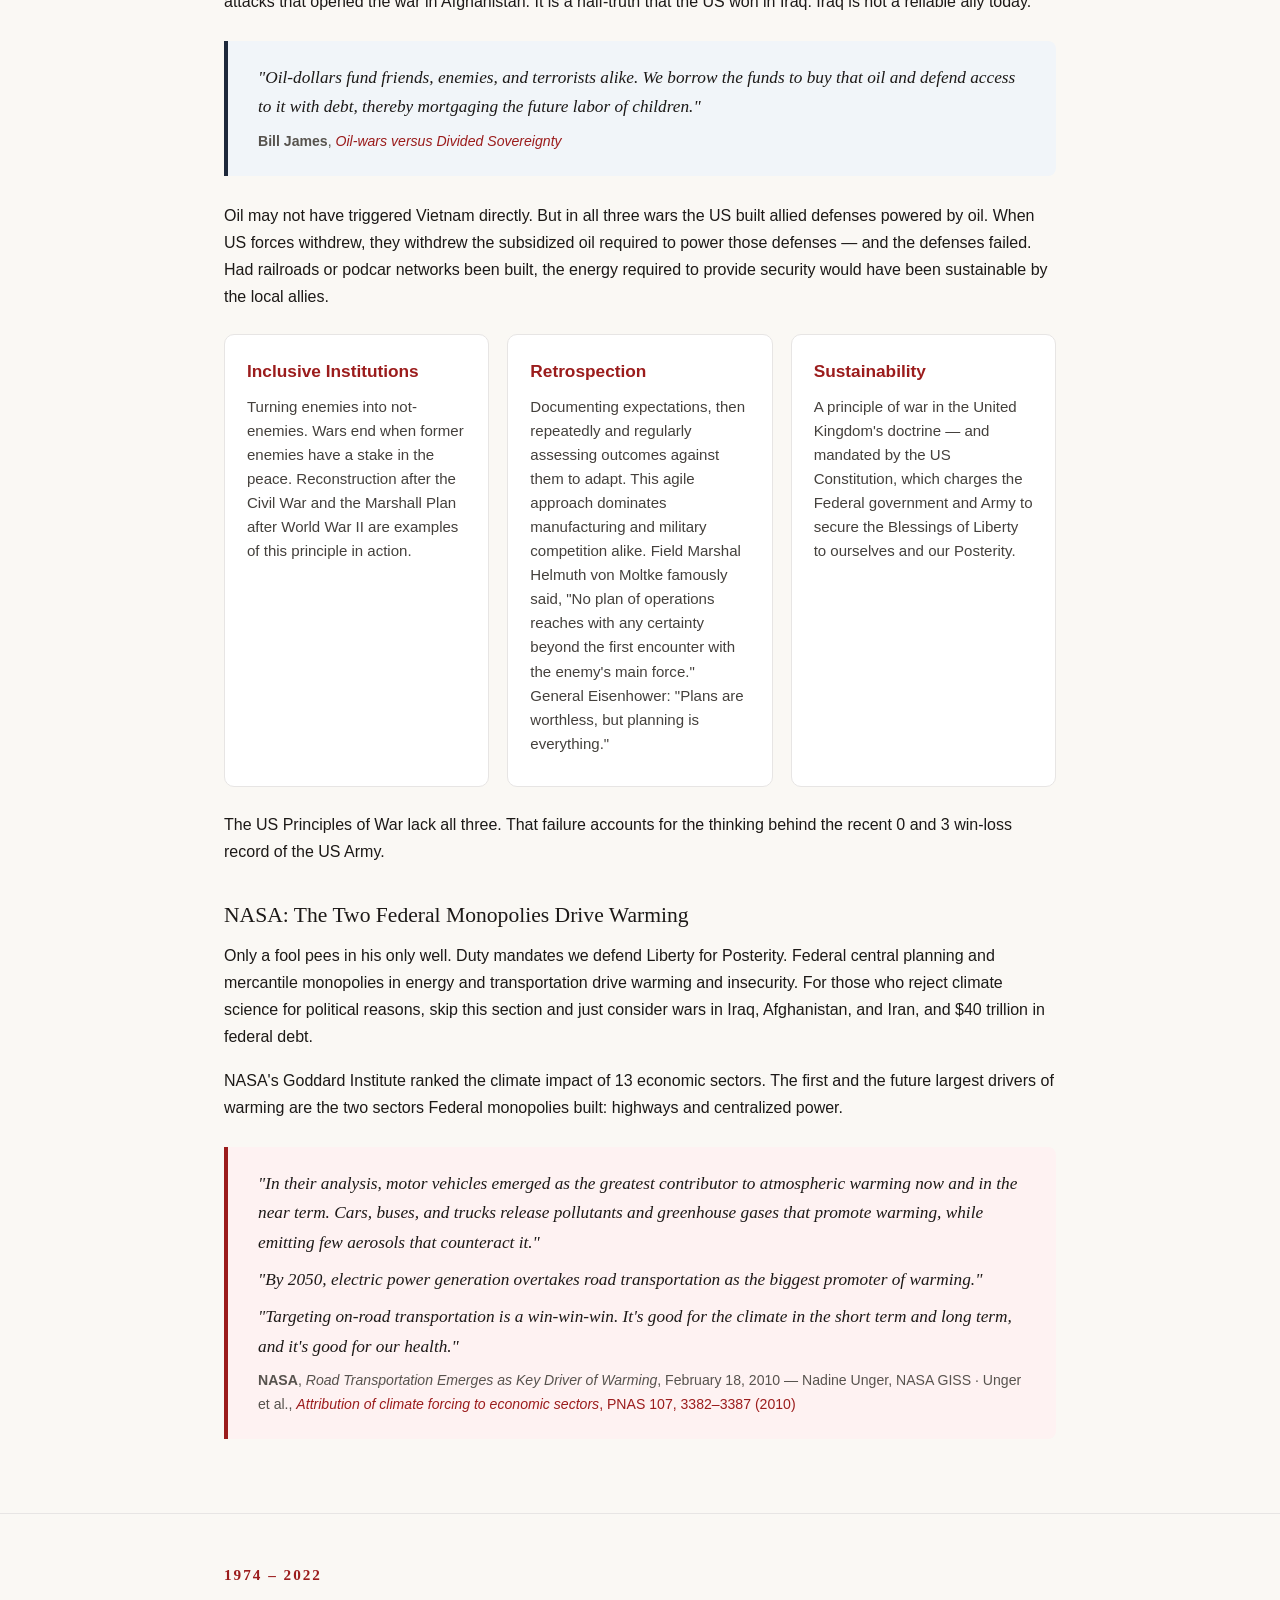
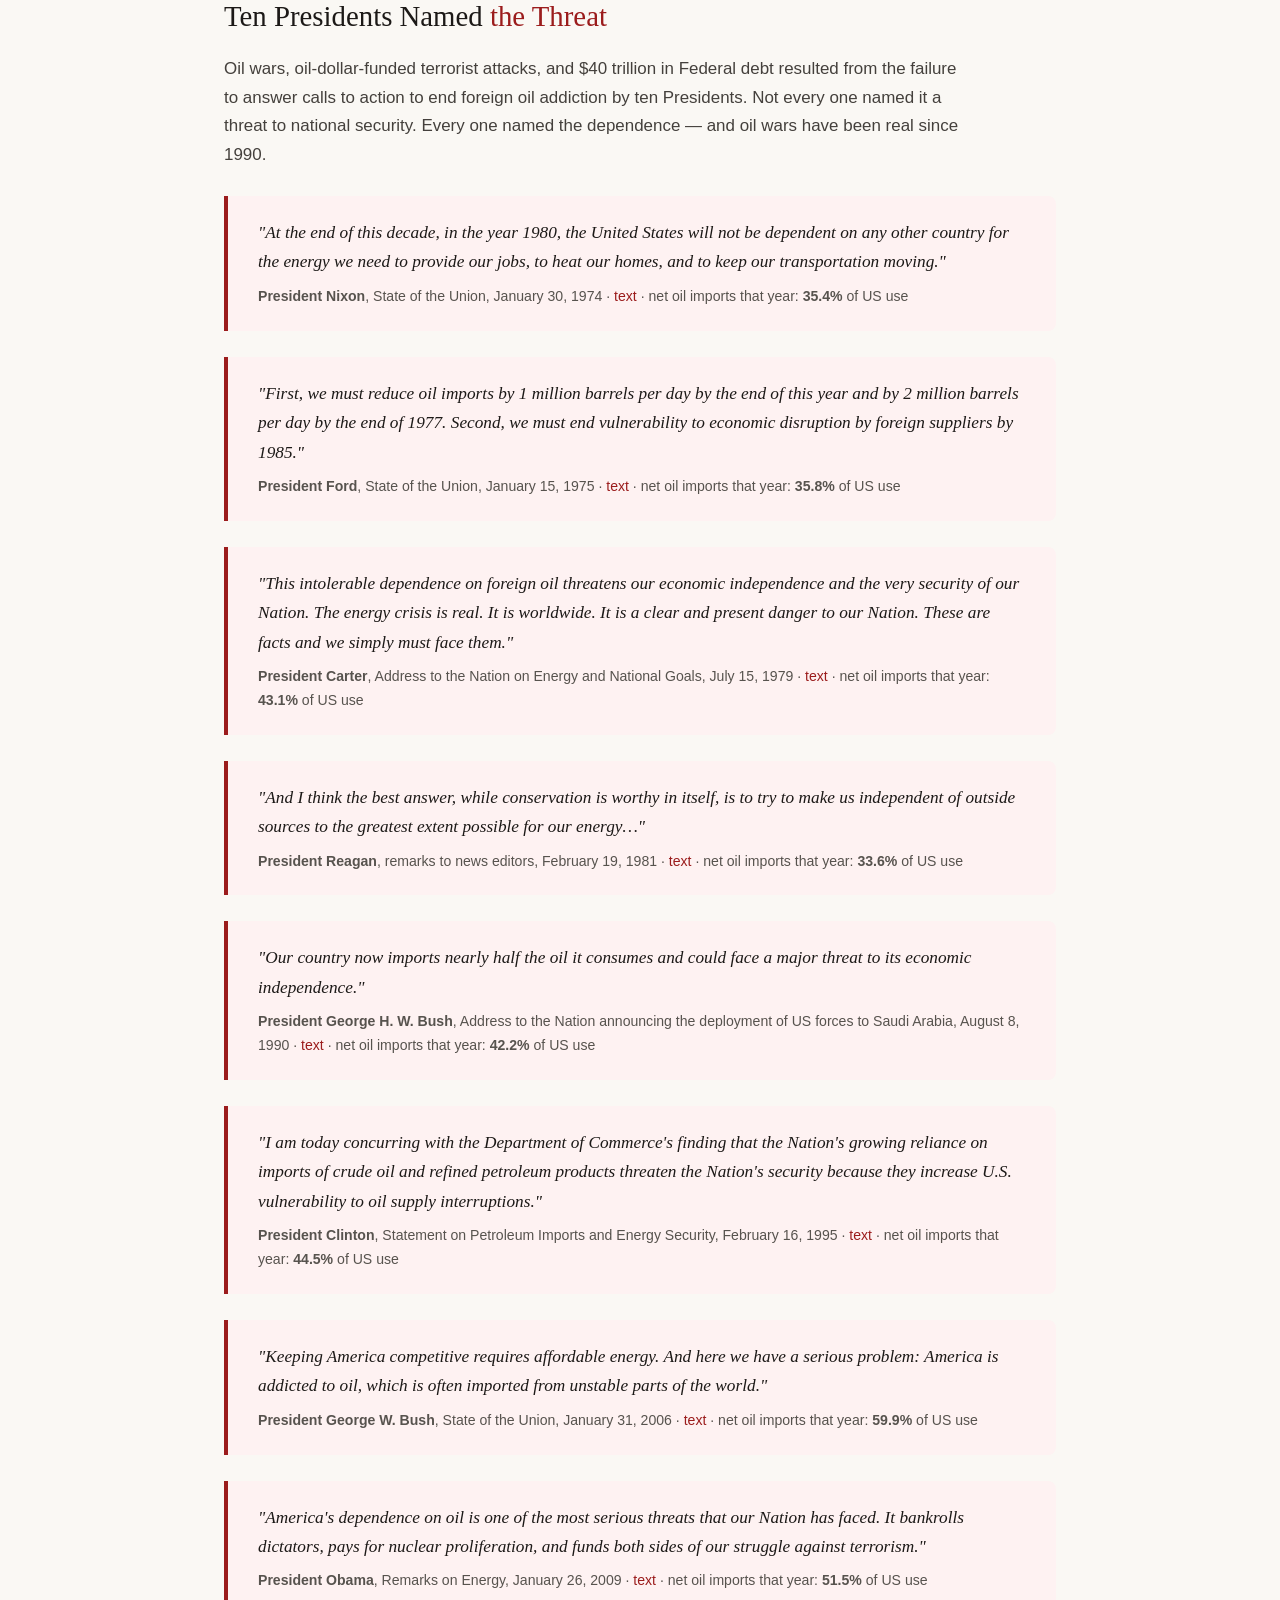
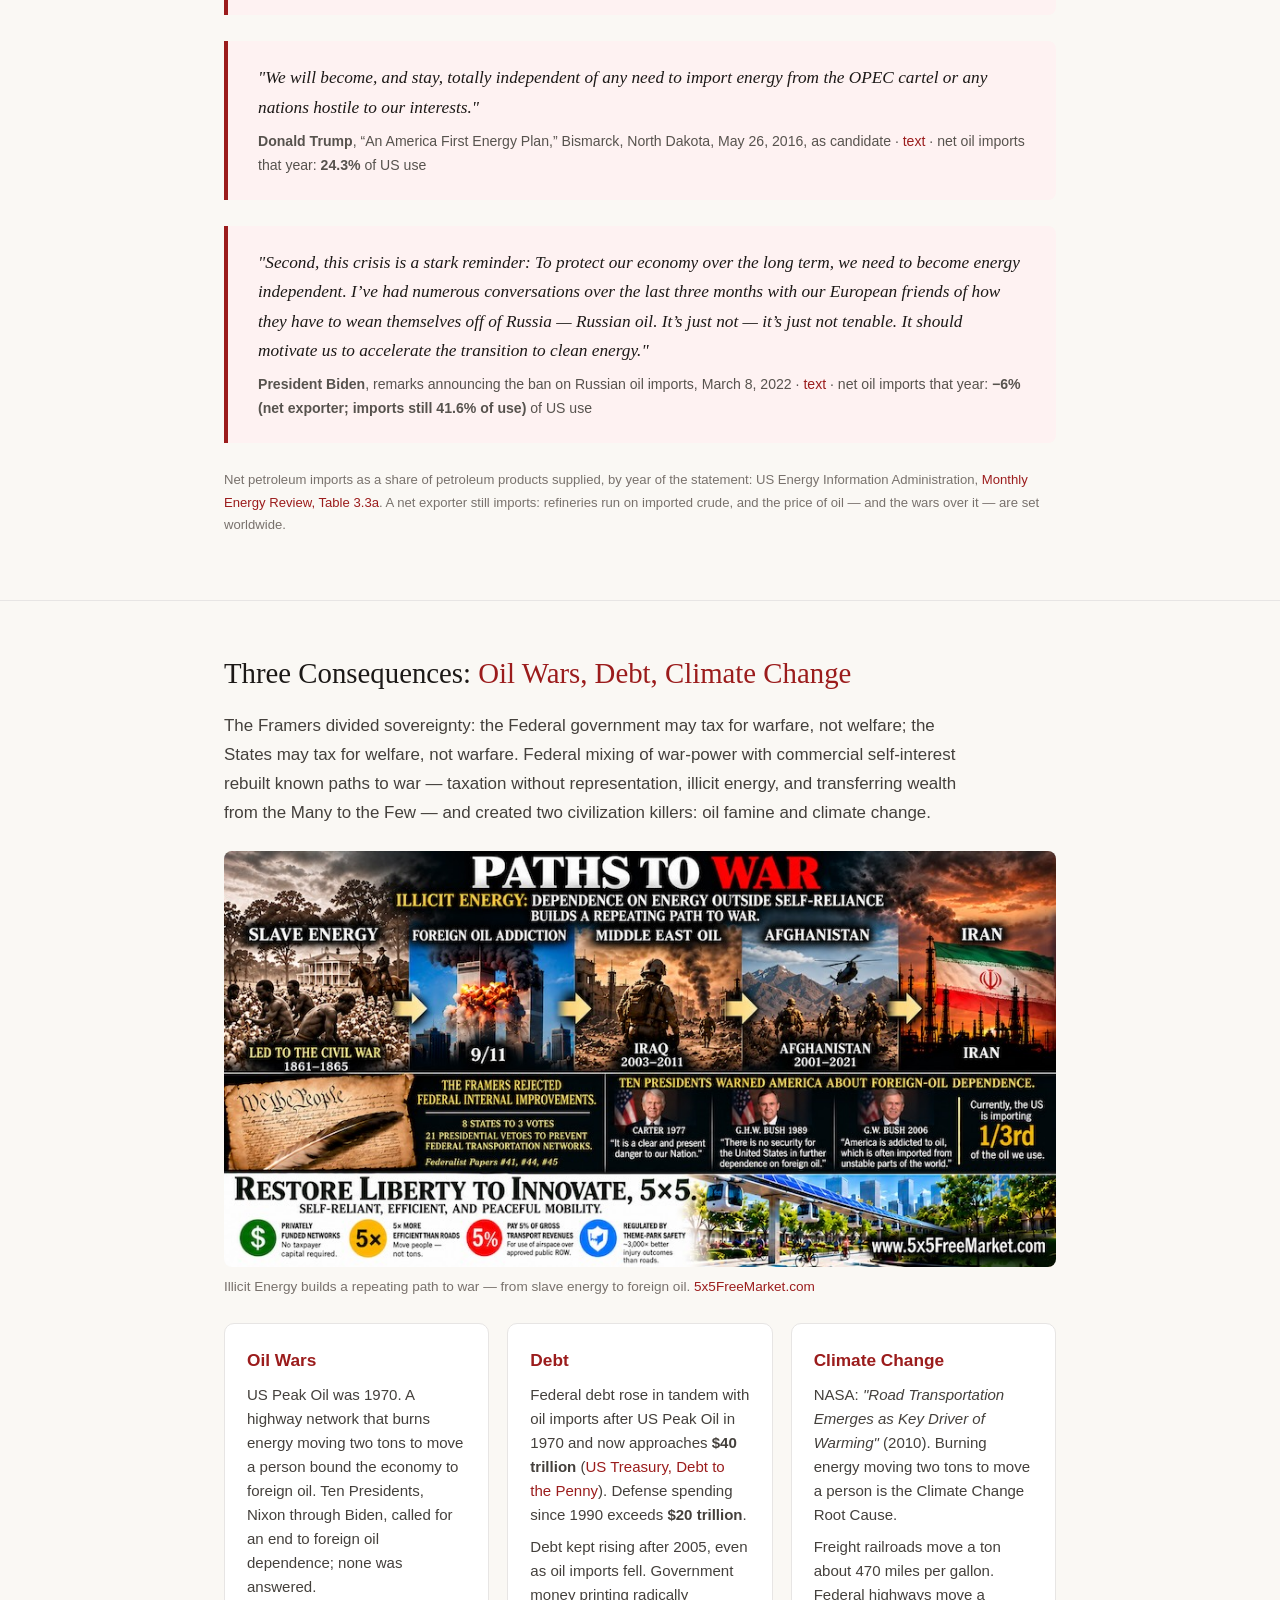
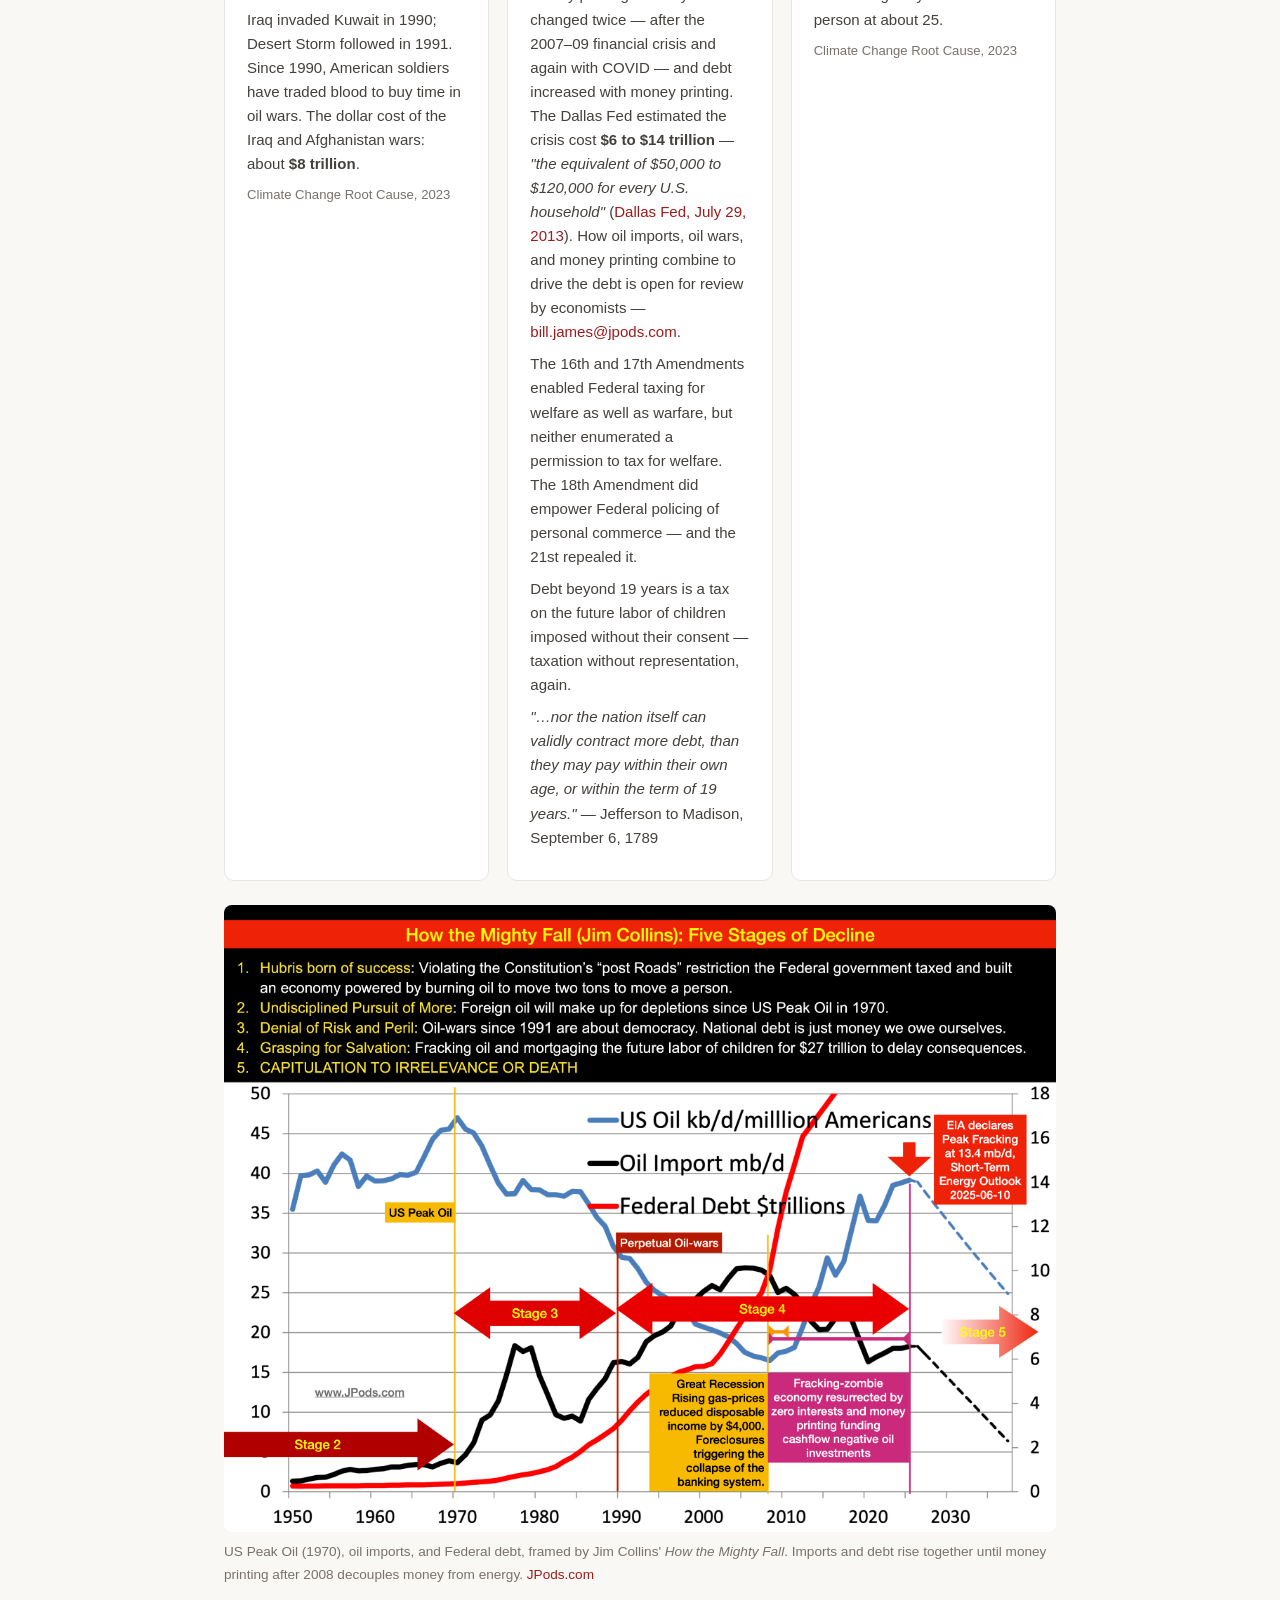
==== commit 5a2edadd: "Three Monopolies lead: paths to war (Civil War to oil wars) and the civilization killers Co-Authored" ====
--- a/index.html
+++ b/index.html
@@ -259,7 +259,7 @@
 <section id="monopolies">
   <div class="container">
     <h2>Three <span>Mercantile Monopolies</span></h2>
-    <p class="lead">A mercantile monopoly is Federal control of the means of production: the war and police powers of government mixed with commerce. Three examples &mdash; mobility, labor, and energy.</p>
+    <p class="lead">A mercantile monopoly is Federal control of the means of production: the war and police powers of government mixed with commerce. Three examples &mdash; mobility, labor, and energy &mdash; built paths to war, from the Civil War to the oil wars, and to the civilization killers: debt, resource depletion, and climate change.</p>
 
     <div class="grid">
       <div class="card">
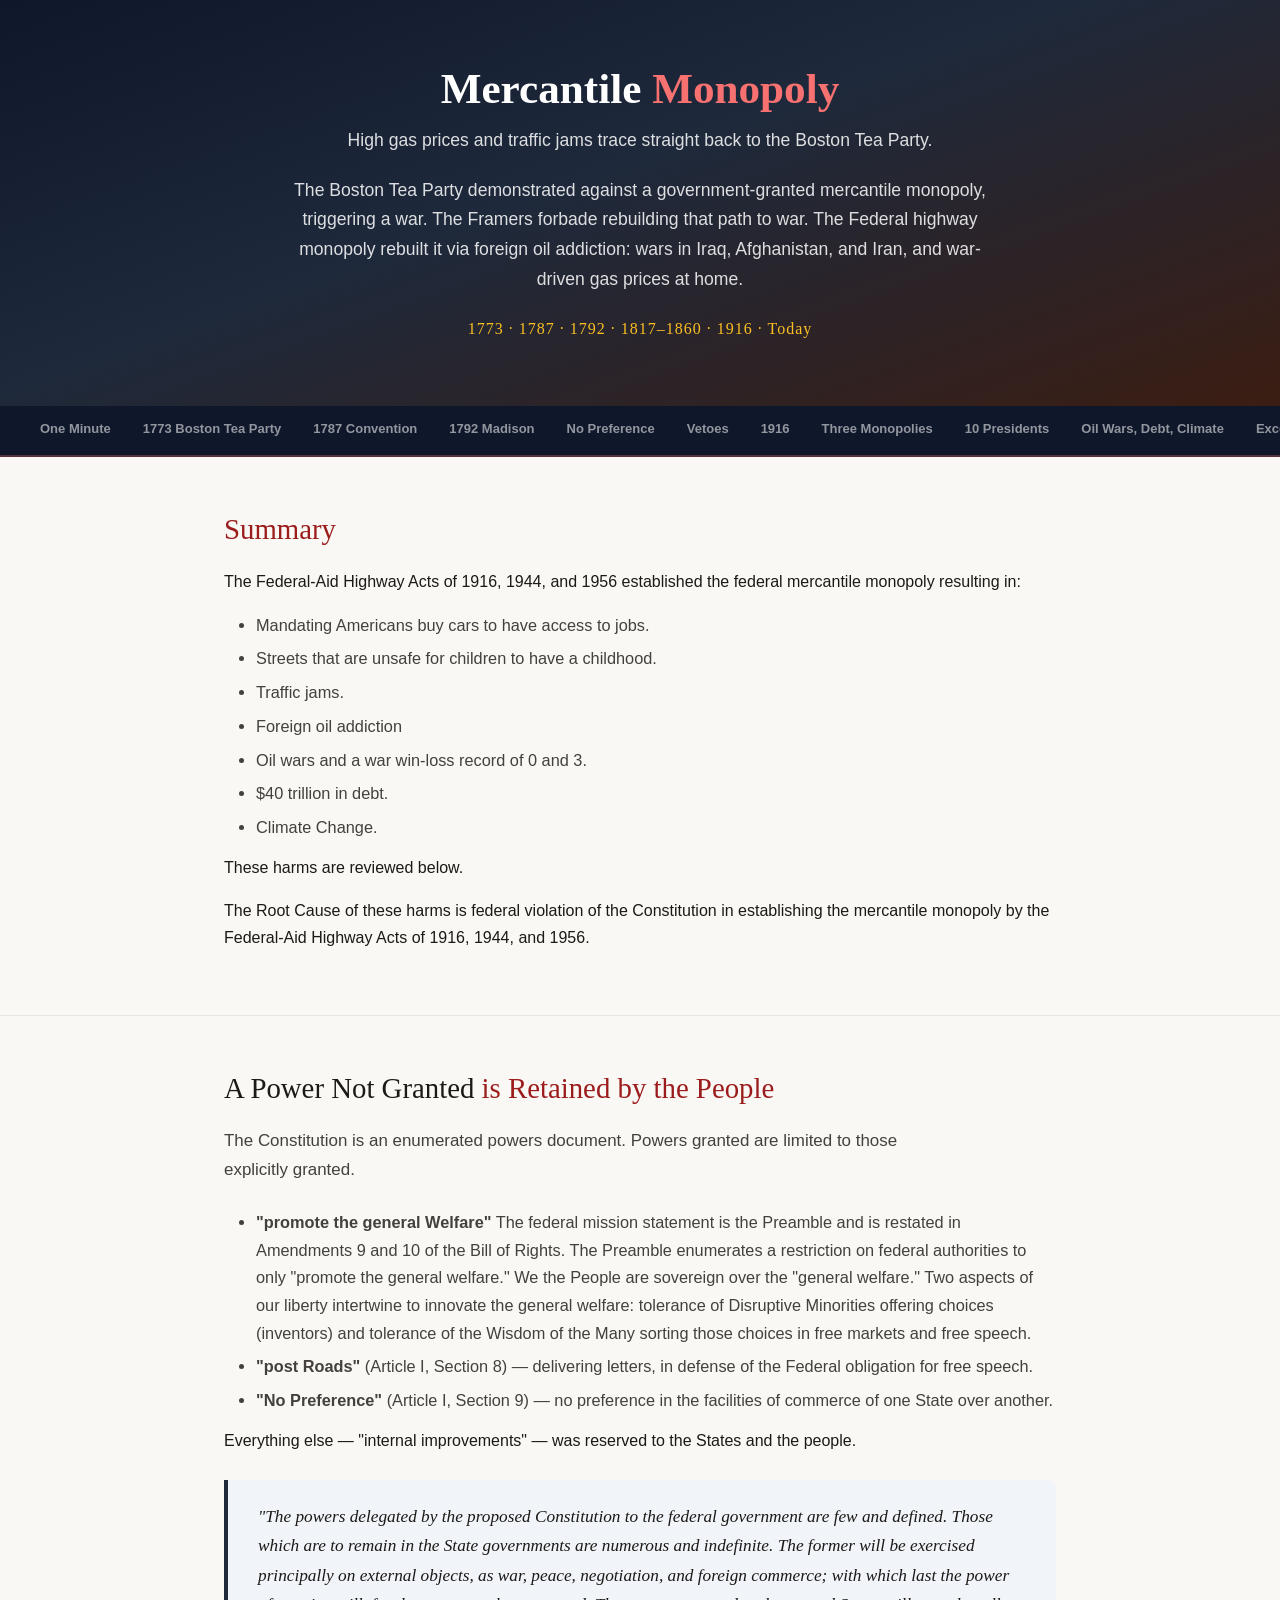
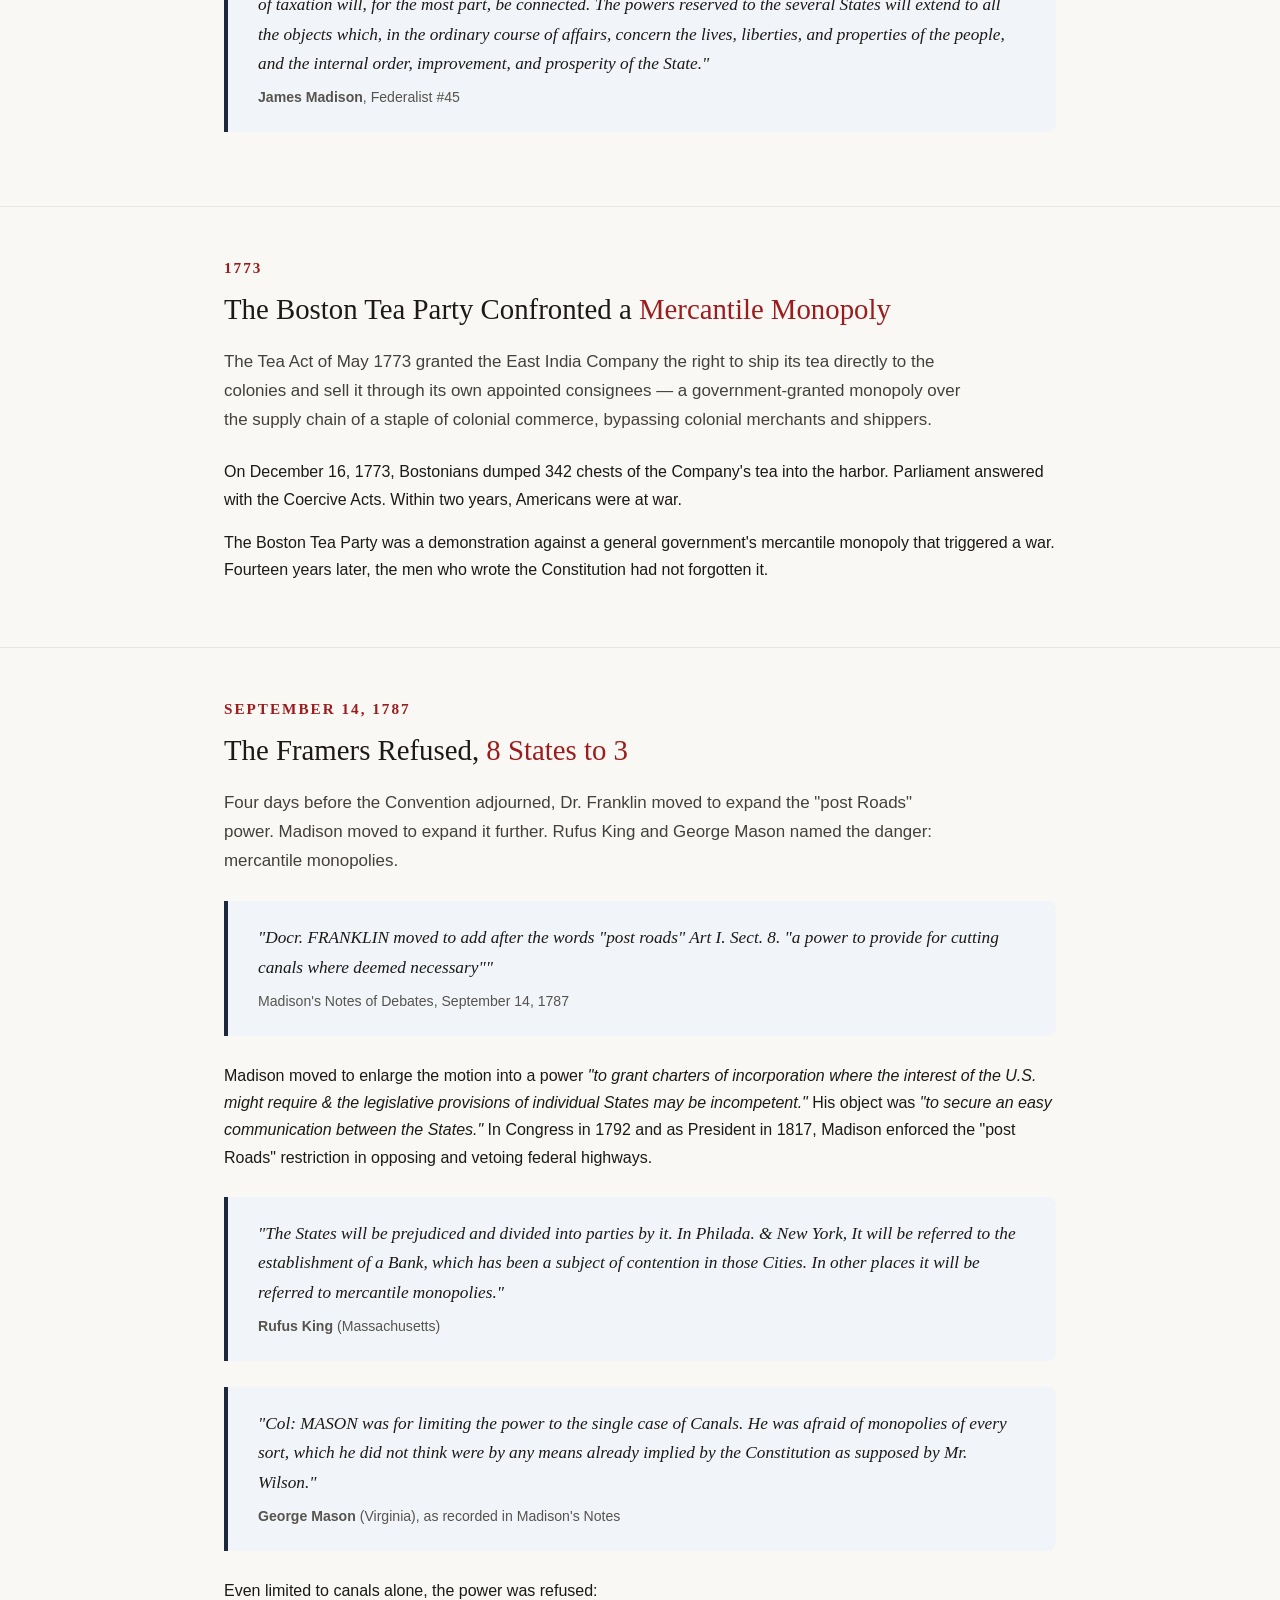
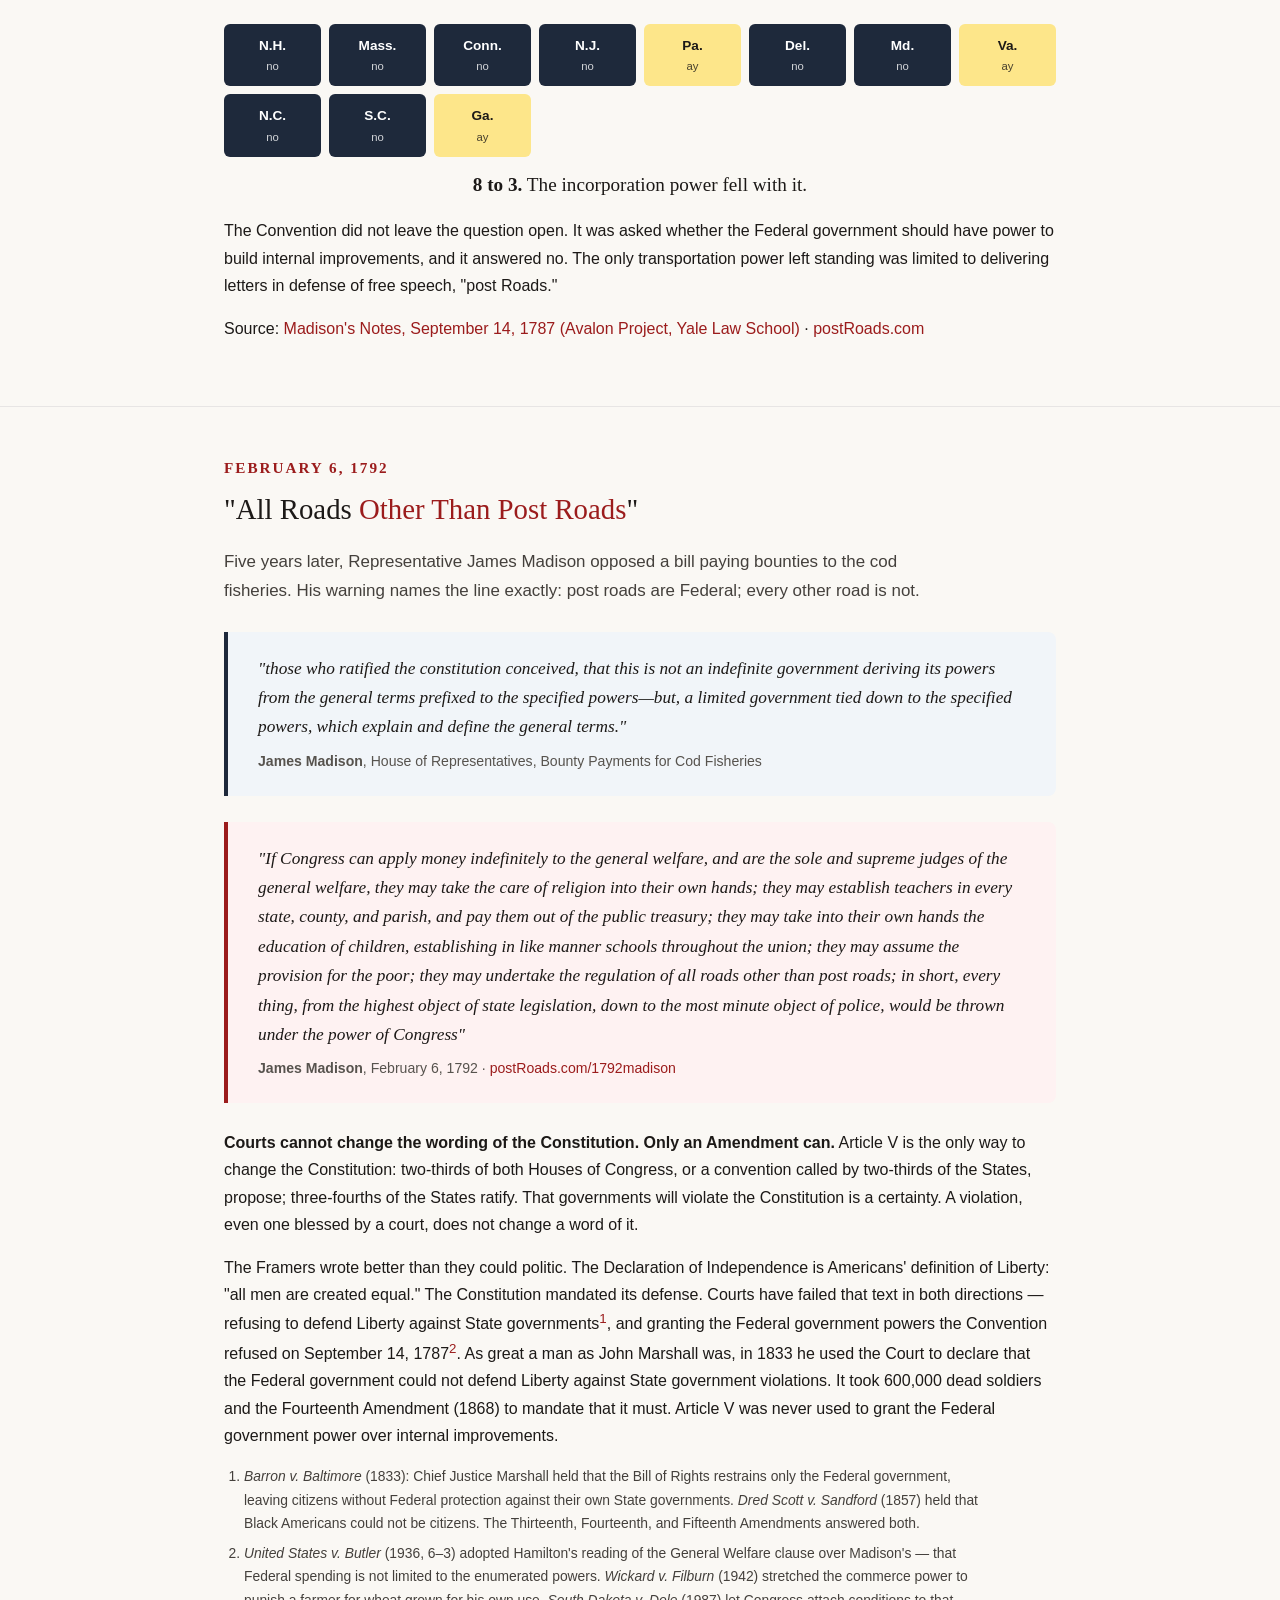
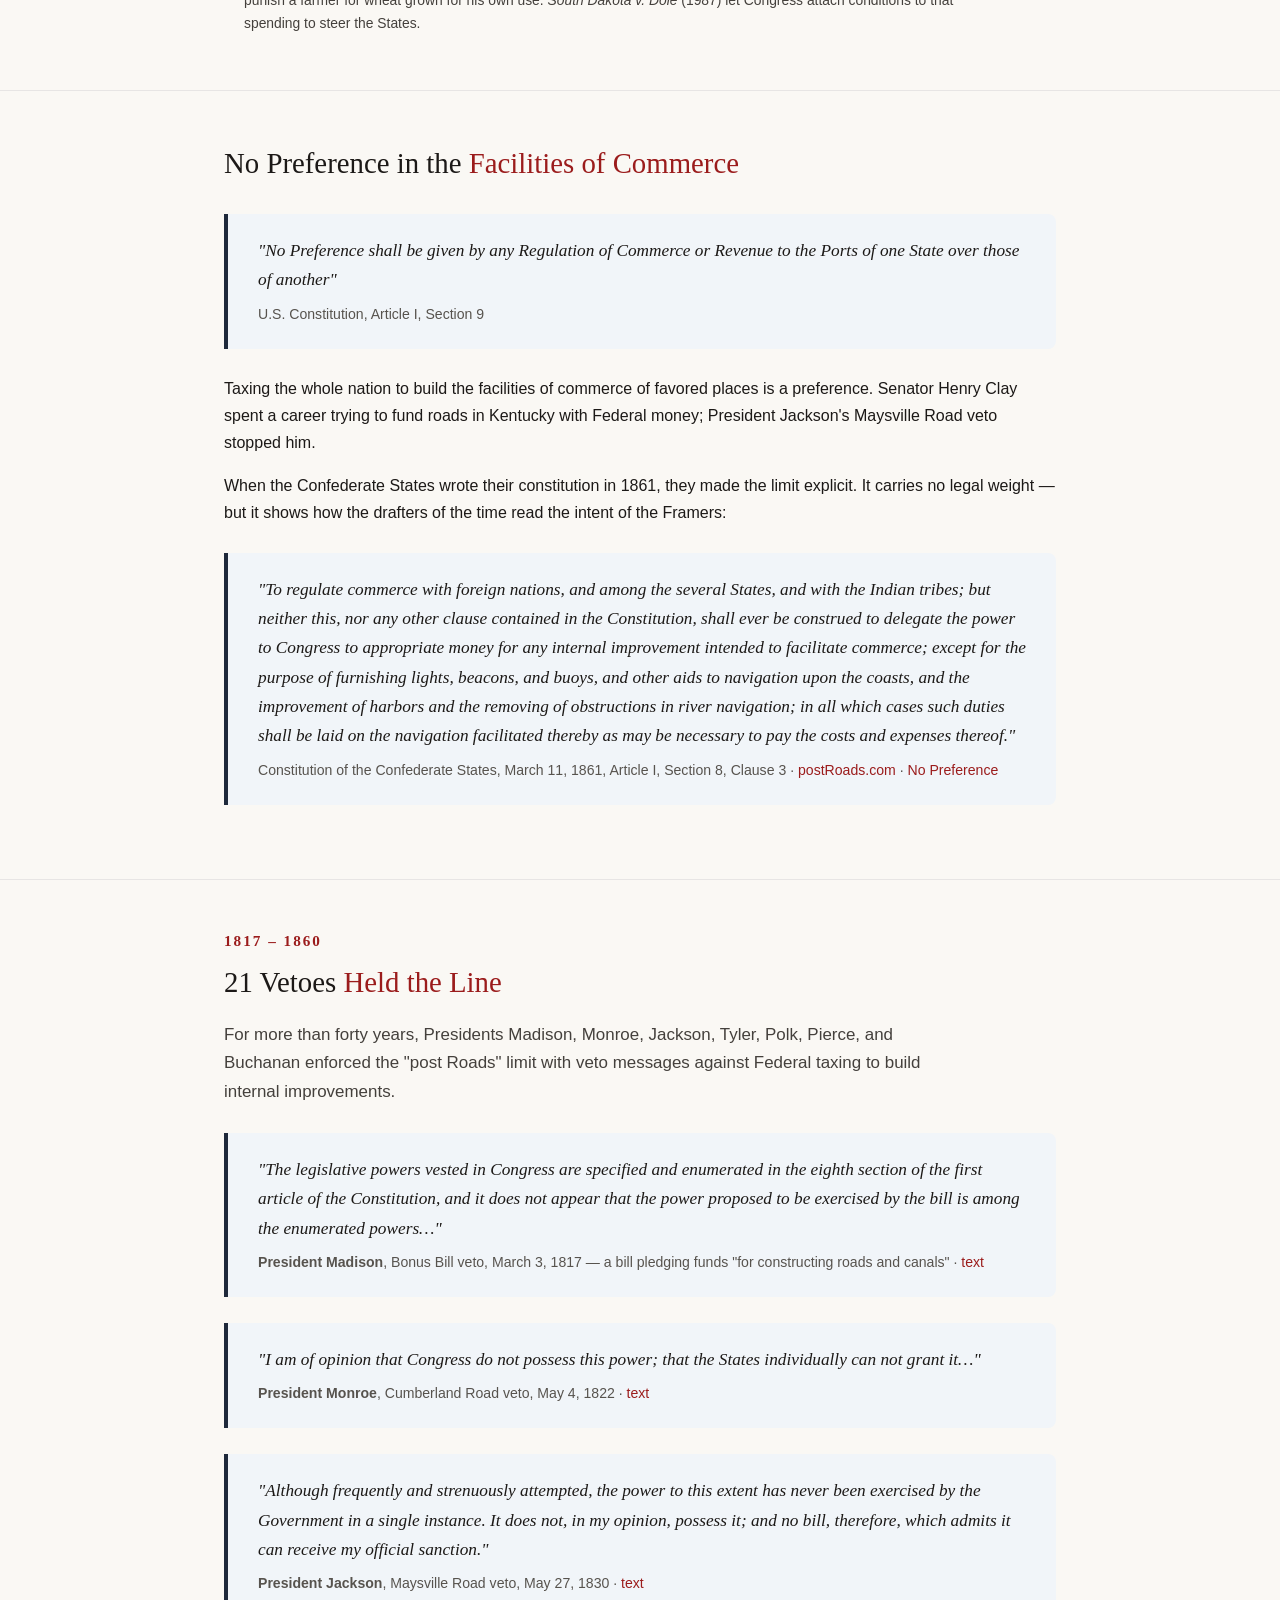
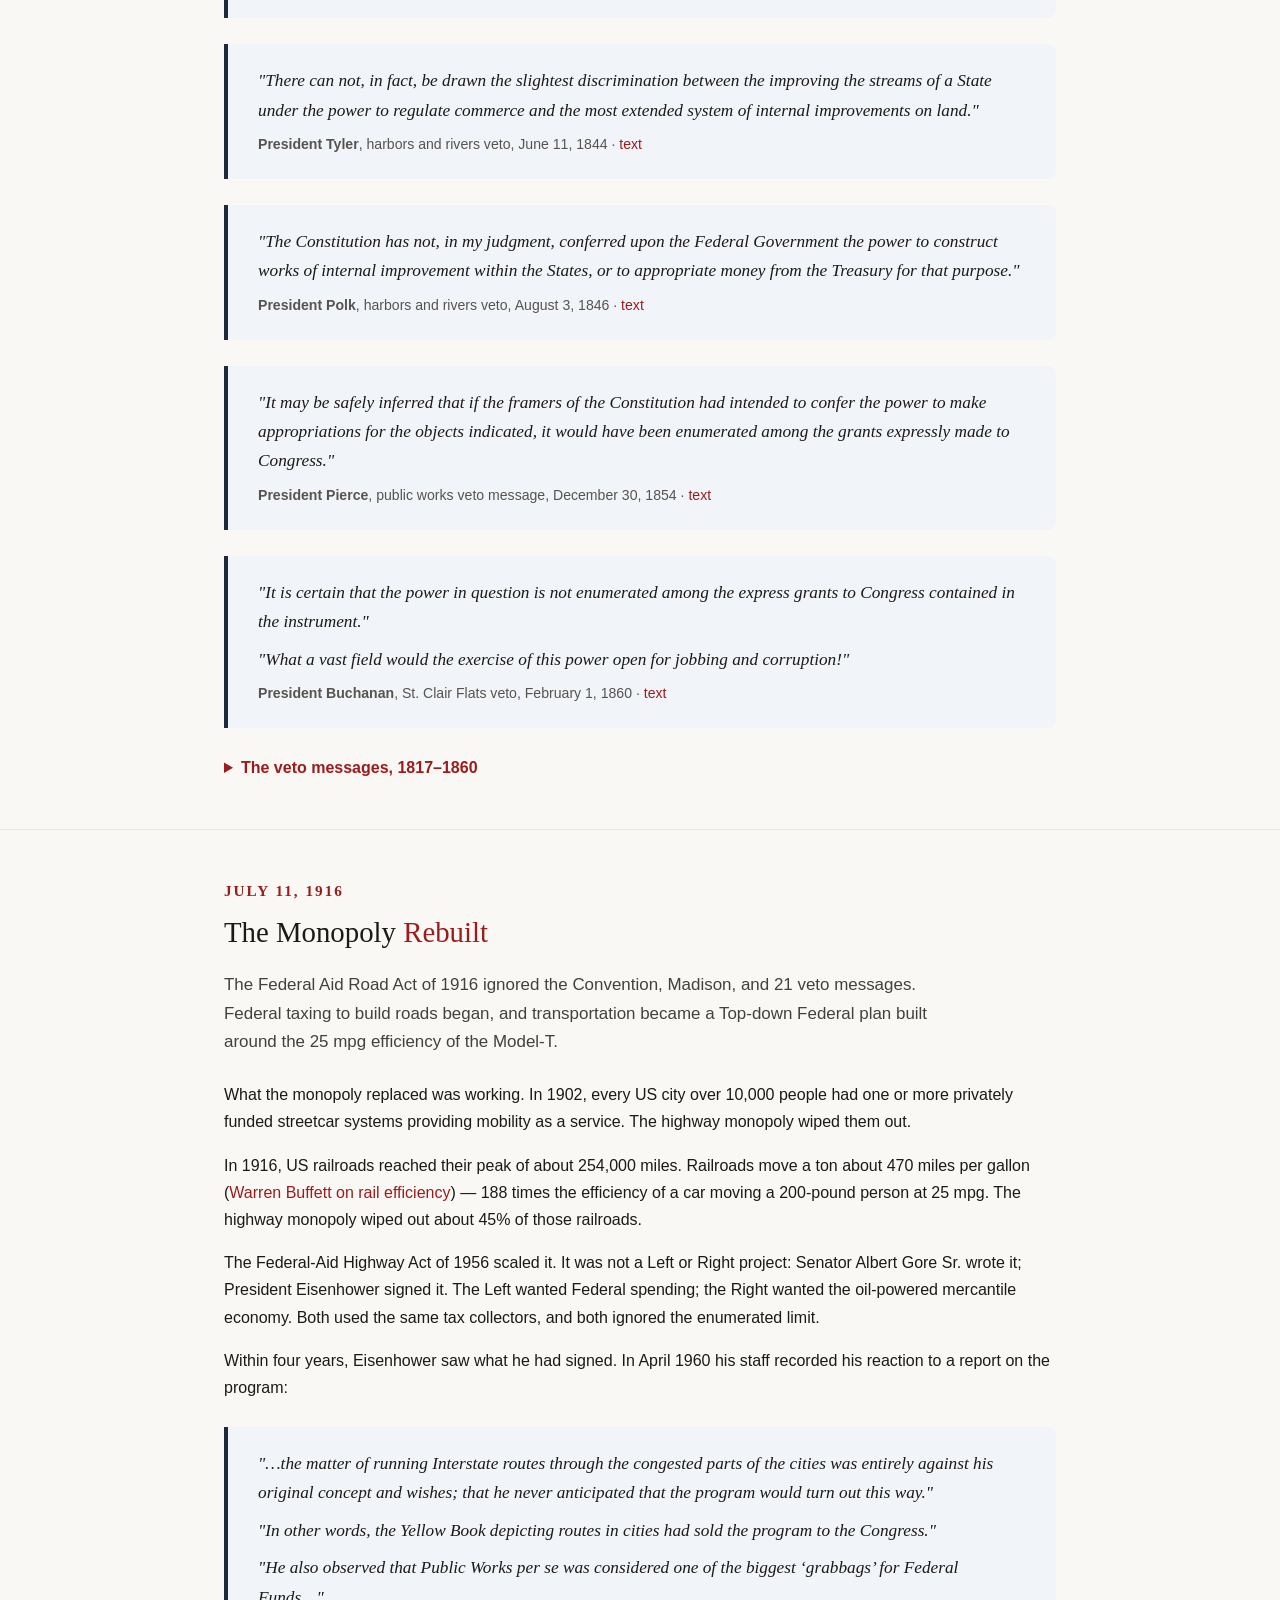
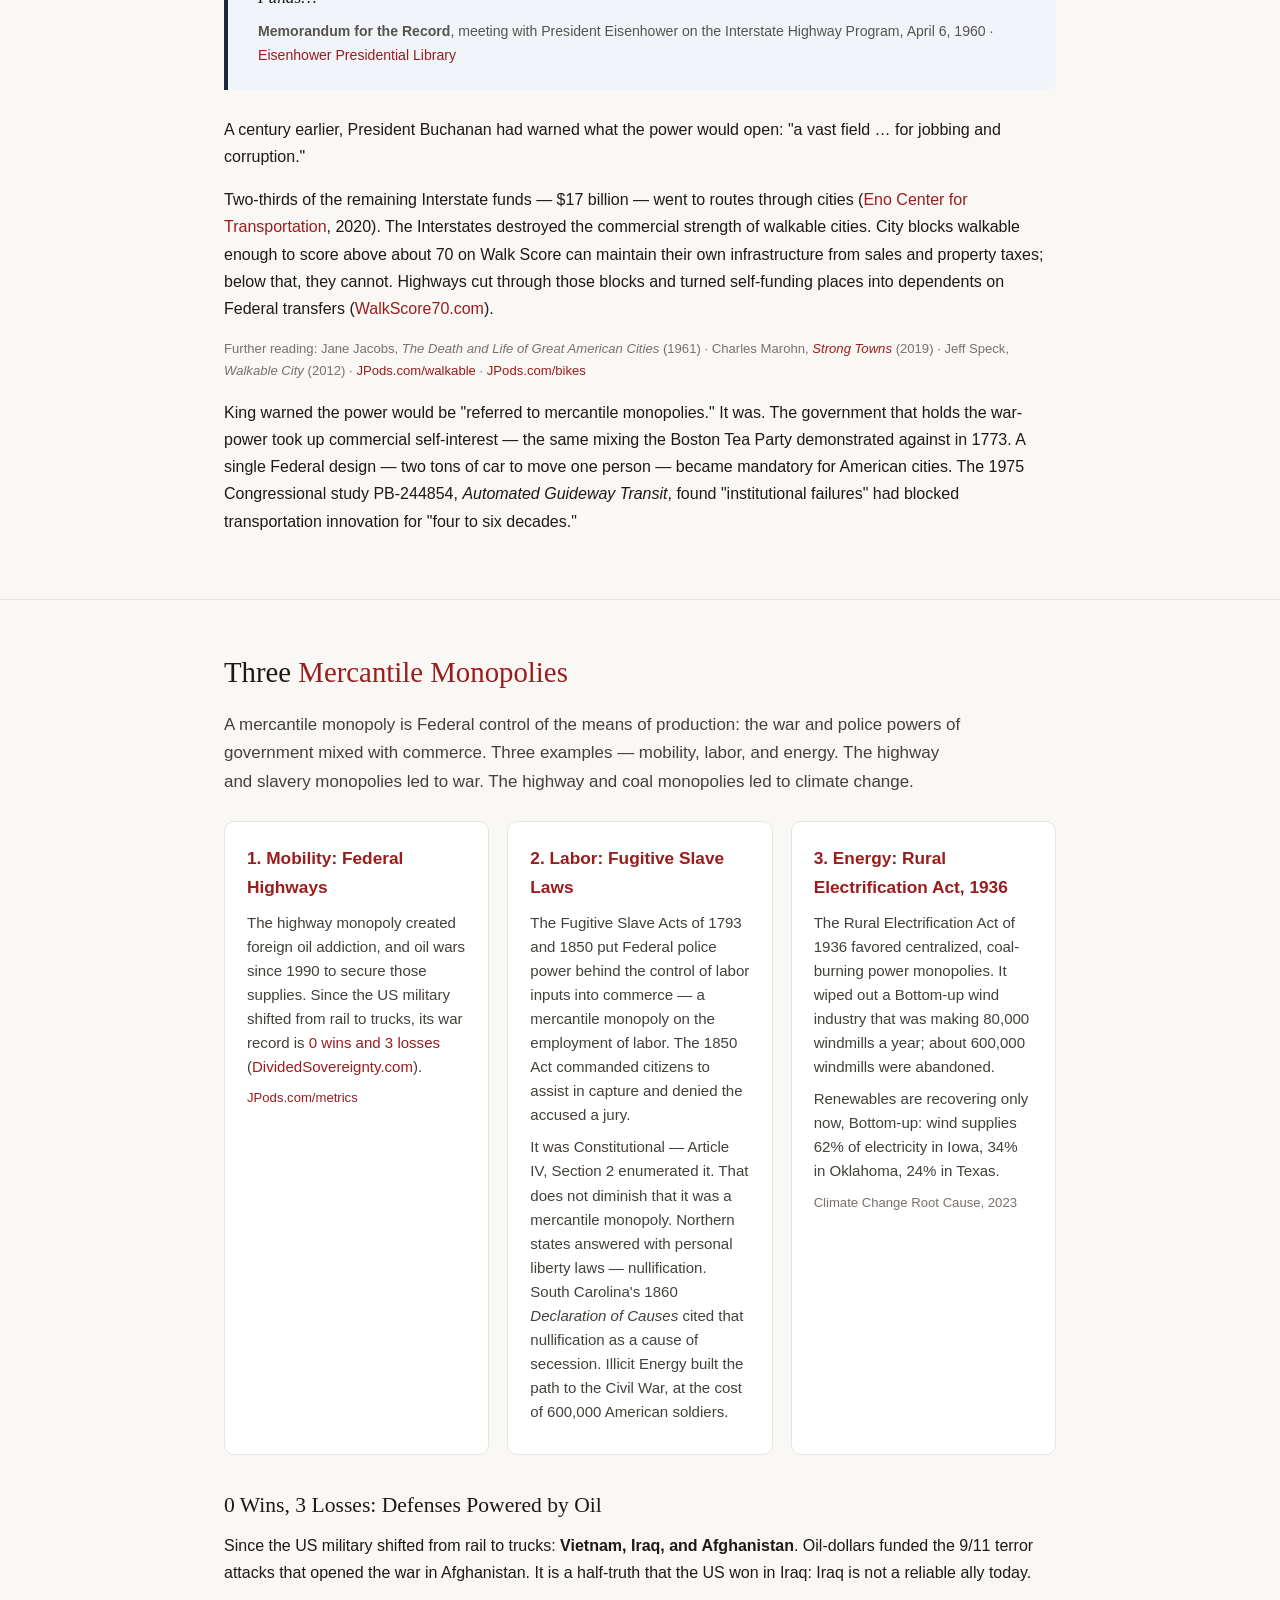
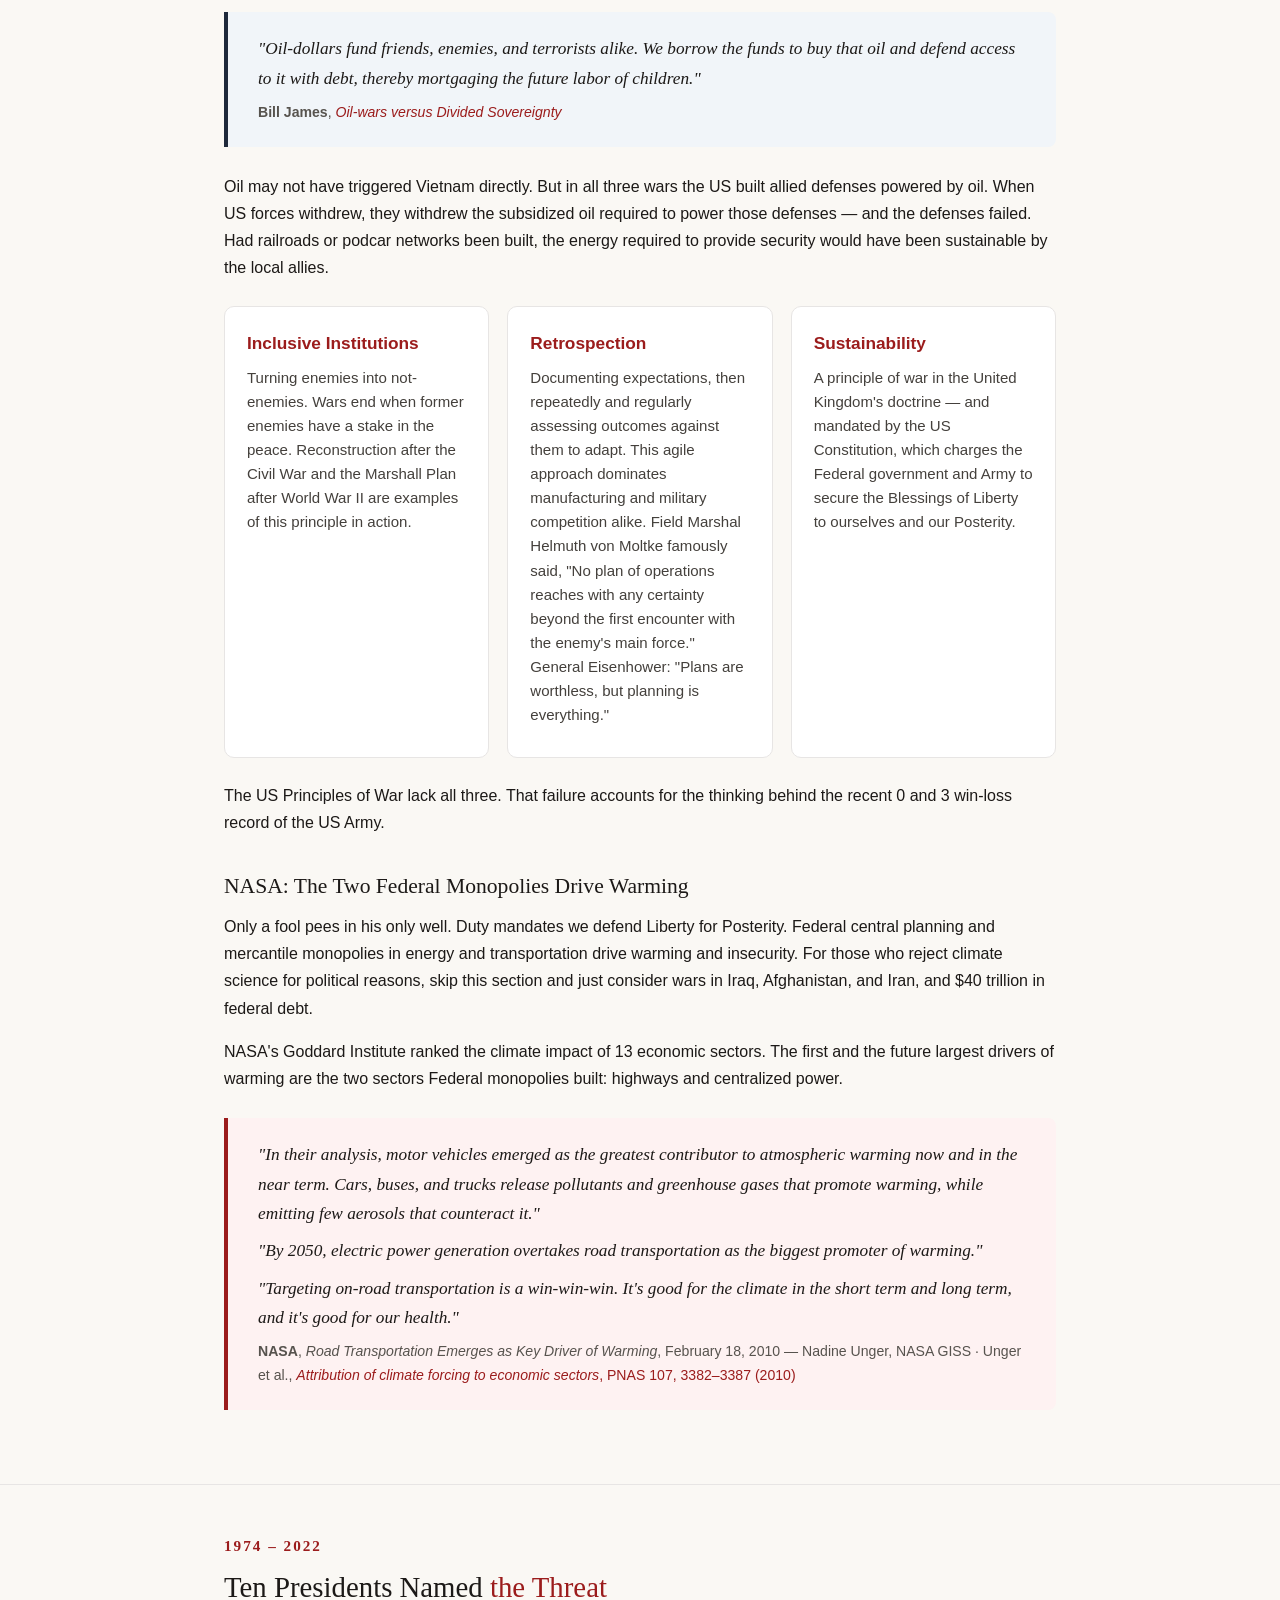
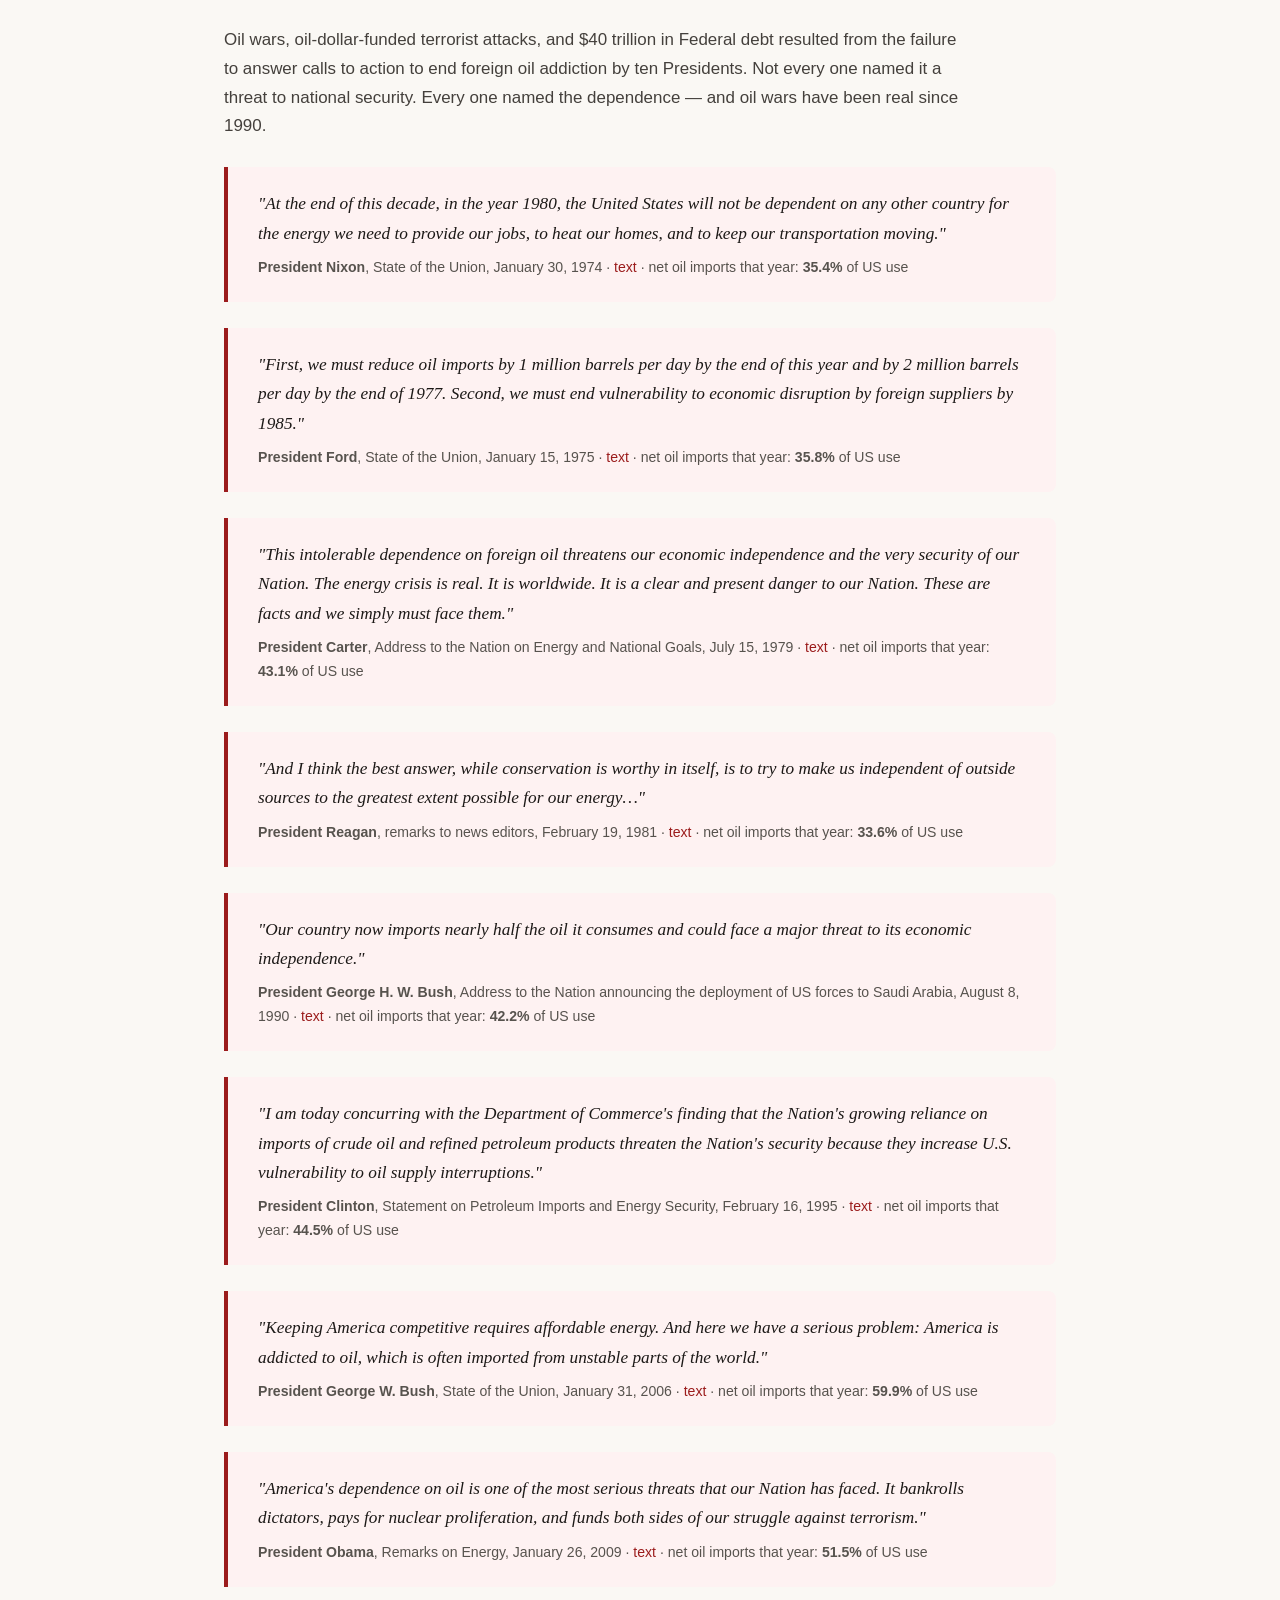
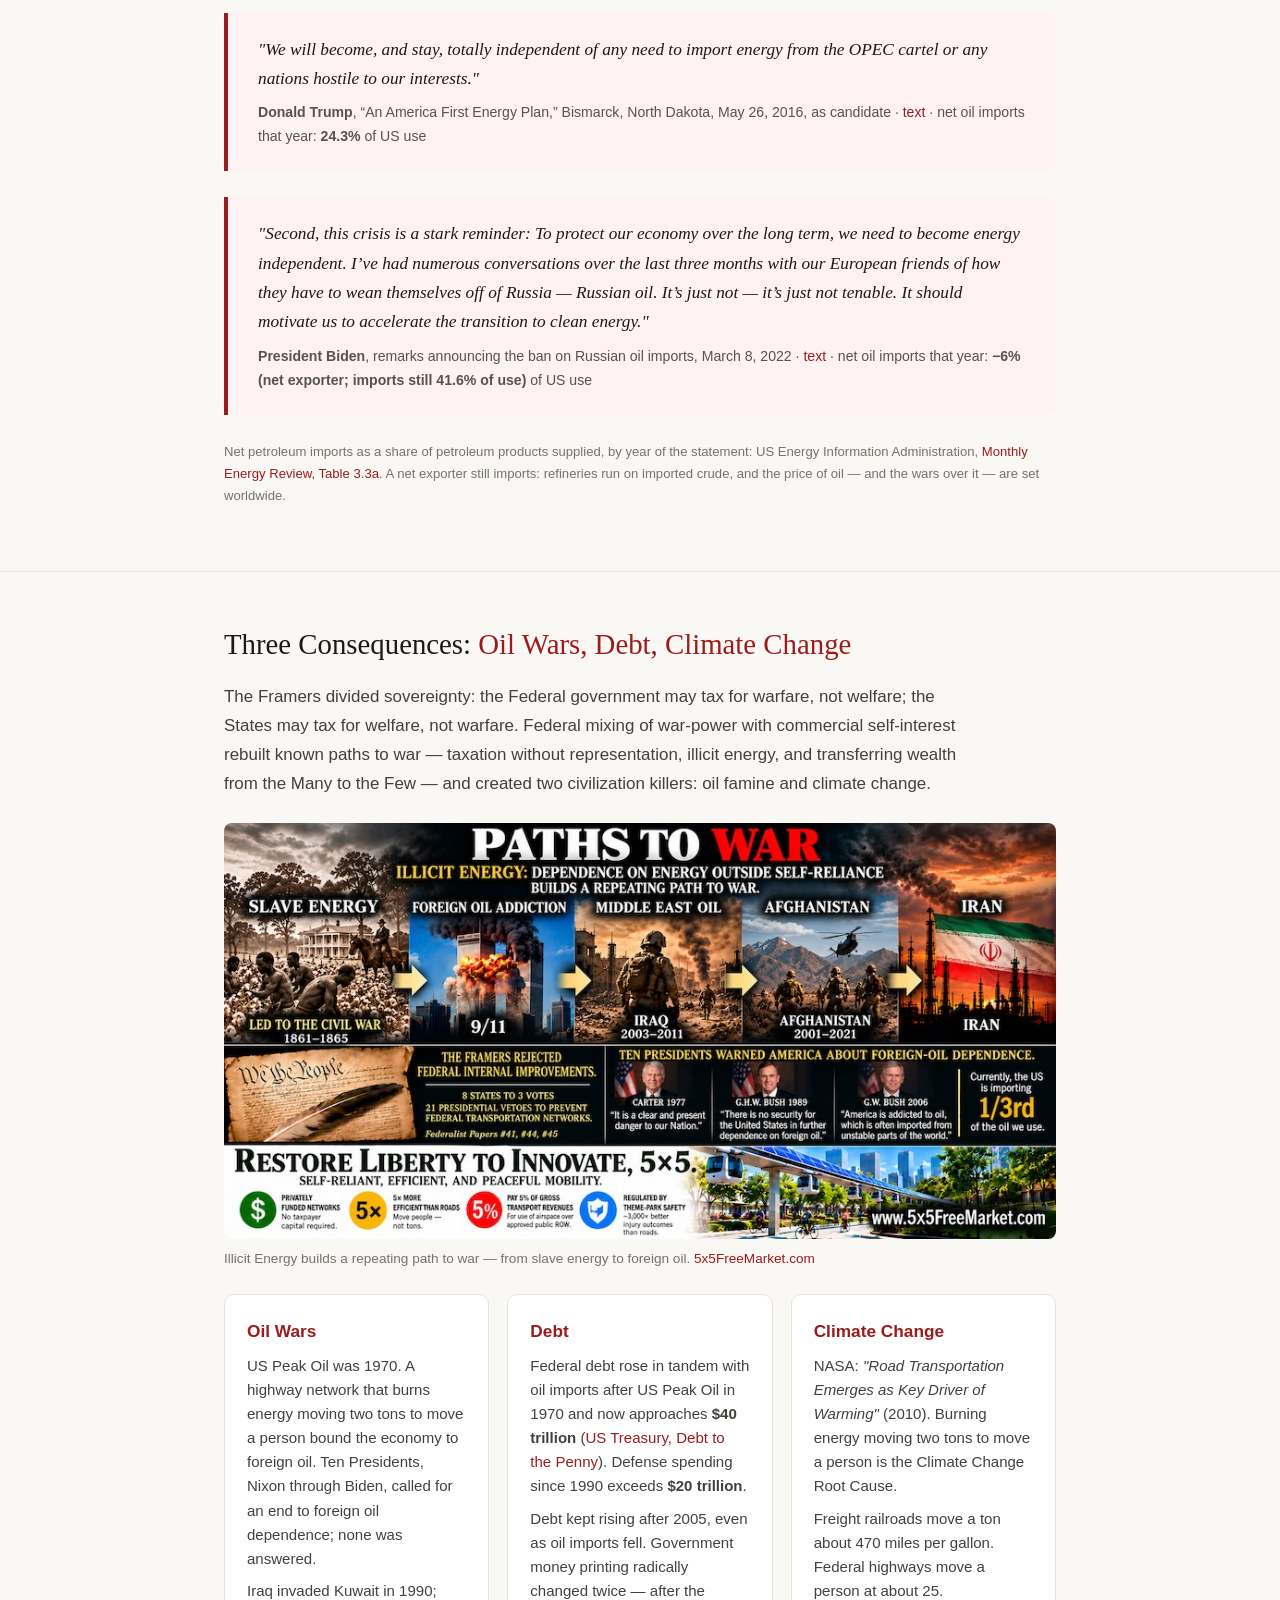
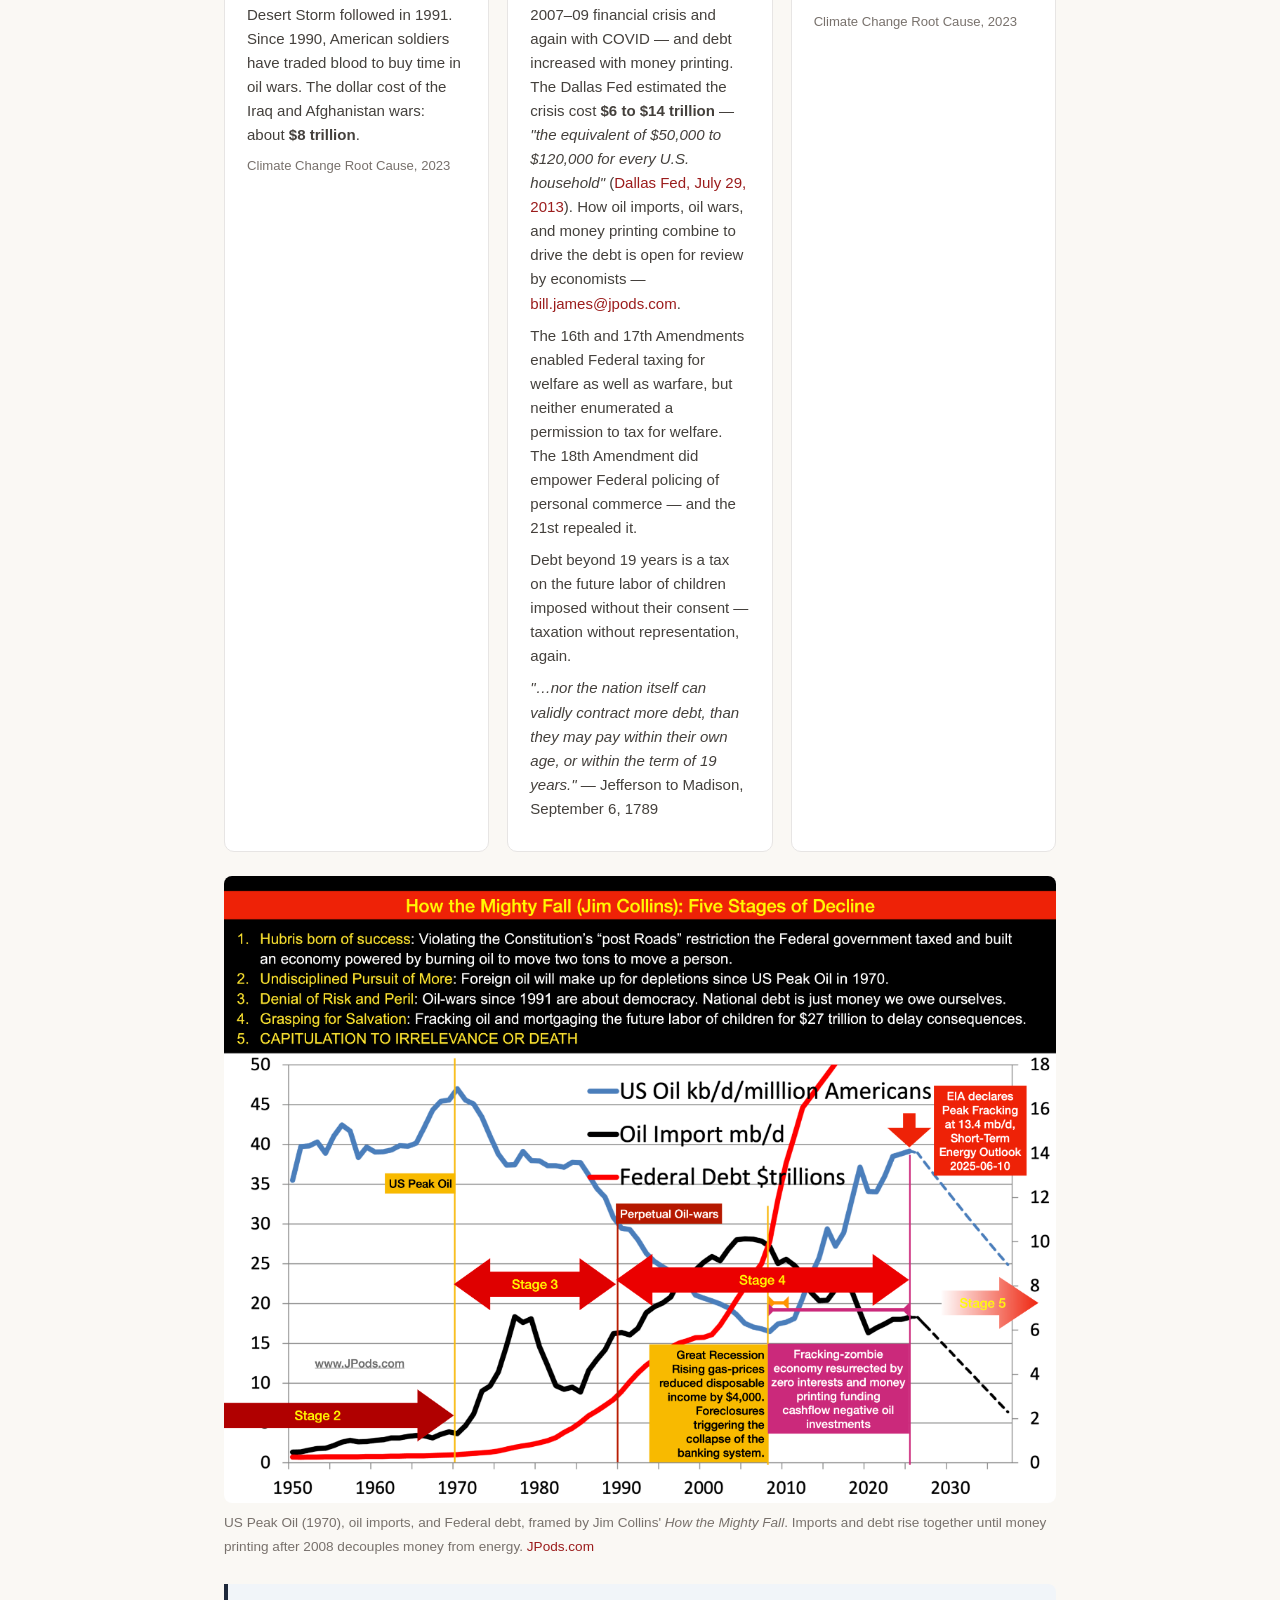
==== commit 864d68ea: "Three Monopolies lead: highway and slavery monopolies led to war; highway and coal monopolies led to" ====
--- a/index.html
+++ b/index.html
@@ -259,7 +259,7 @@
 <section id="monopolies">
   <div class="container">
     <h2>Three <span>Mercantile Monopolies</span></h2>
-    <p class="lead">A mercantile monopoly is Federal control of the means of production: the war and police powers of government mixed with commerce. Three examples &mdash; mobility, labor, and energy &mdash; built paths to war, from the Civil War to the oil wars, and to the civilization killers: debt, resource depletion, and climate change.</p>
+    <p class="lead">A mercantile monopoly is Federal control of the means of production: the war and police powers of government mixed with commerce. Three examples &mdash; mobility, labor, and energy. The highway and slavery monopolies led to war. The highway and coal monopolies led to climate change.</p>
 
     <div class="grid">
       <div class="card">
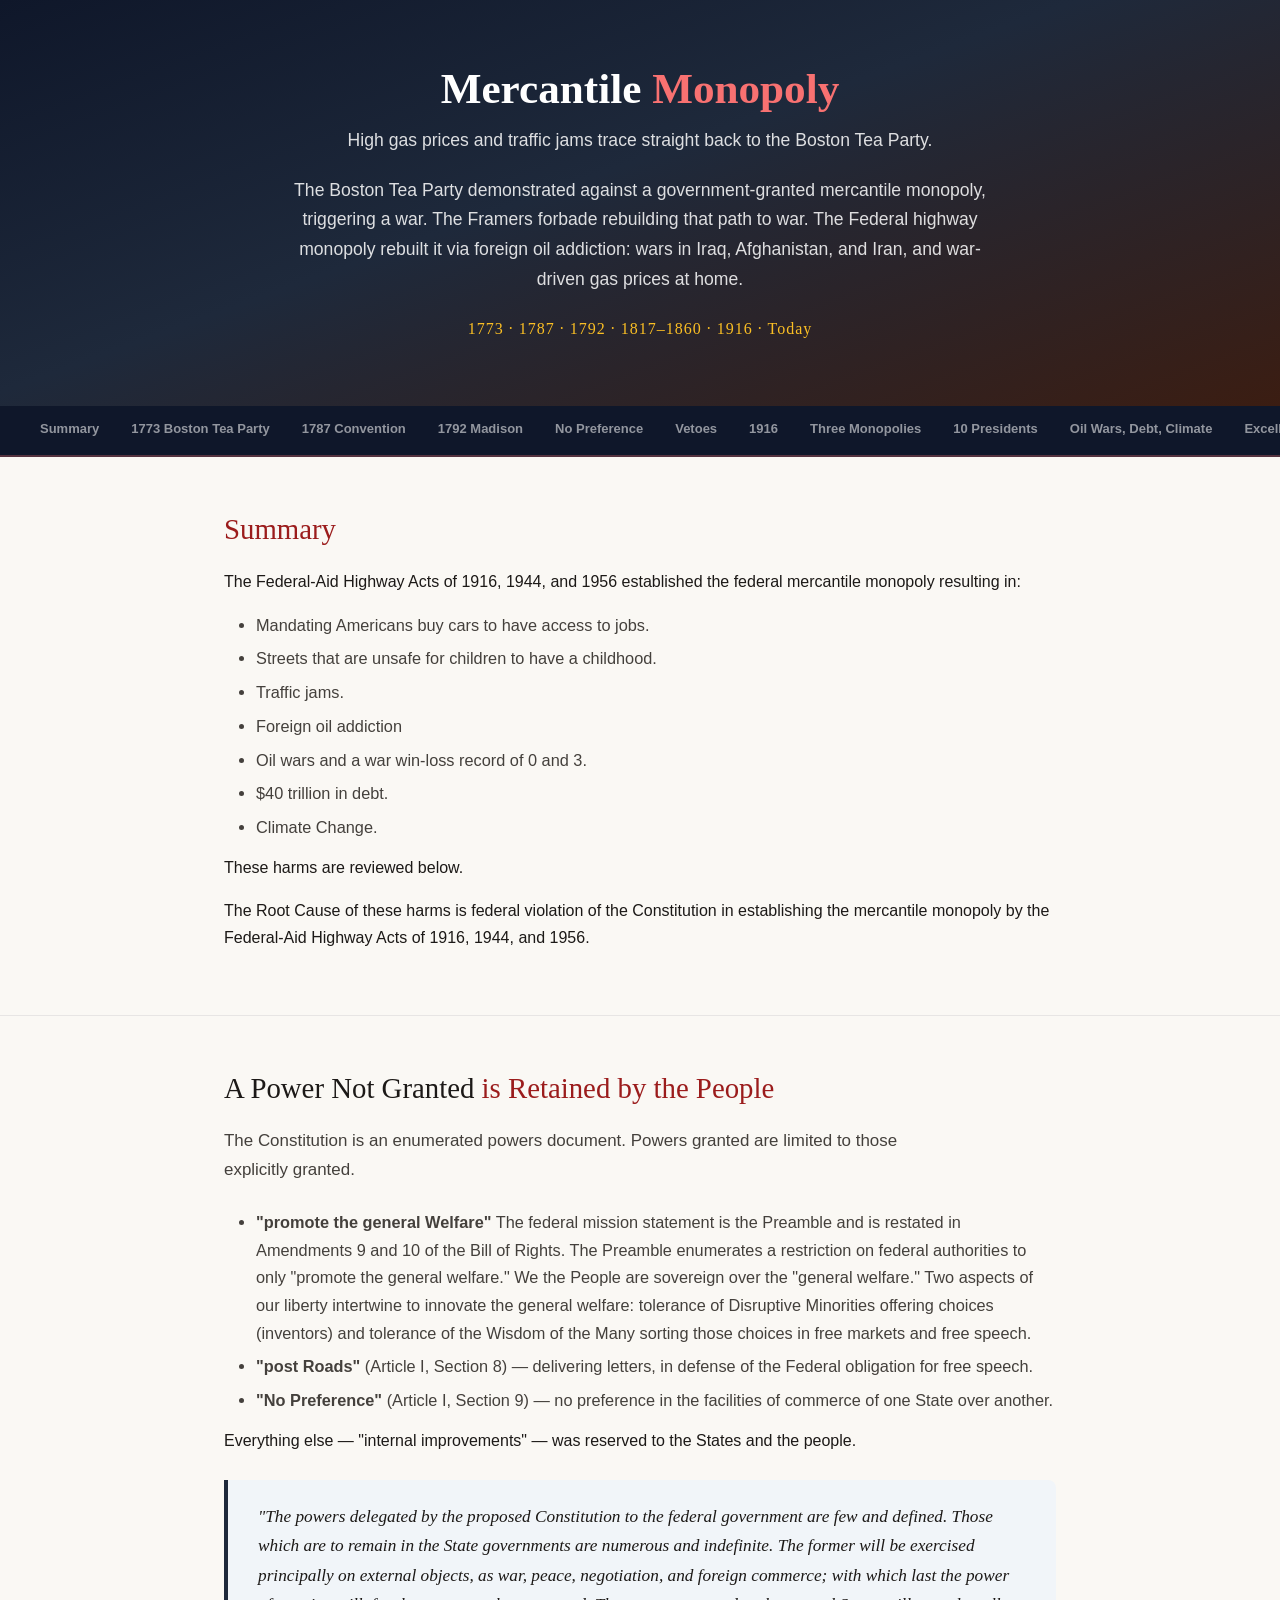
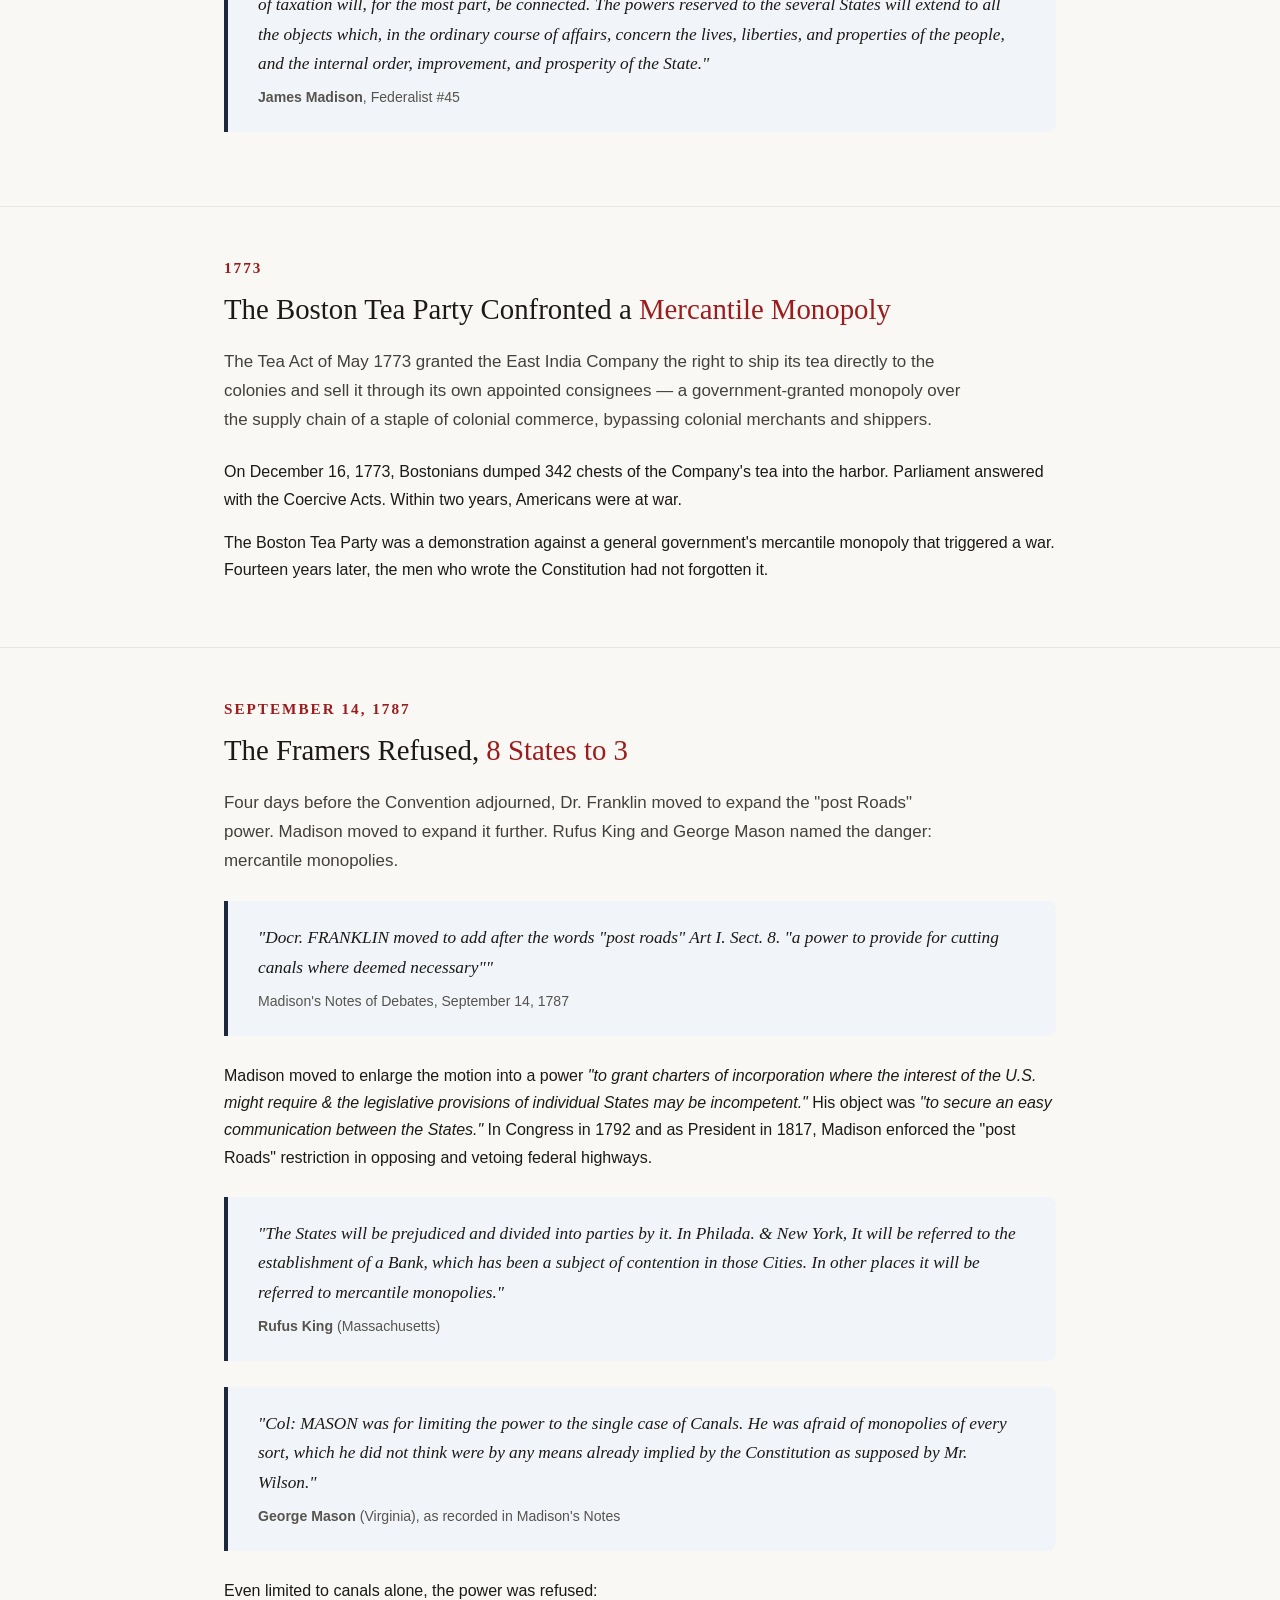
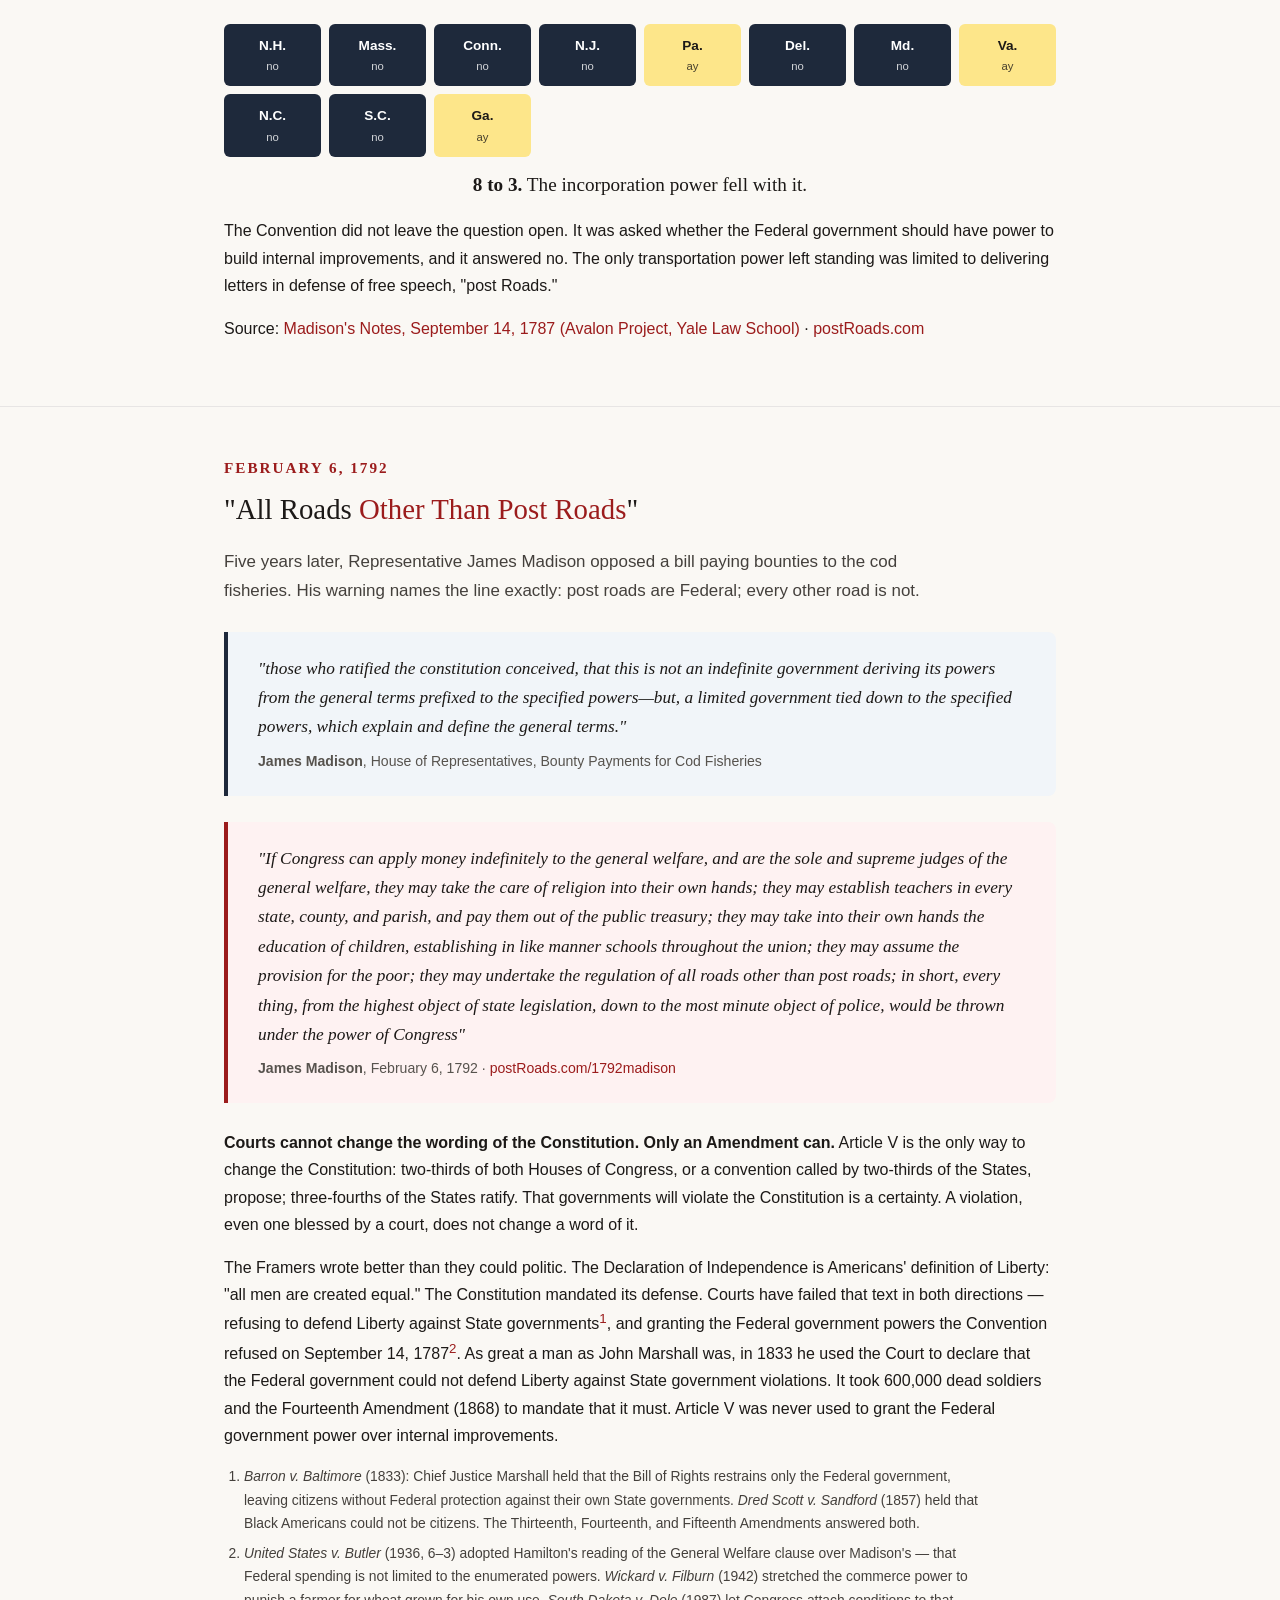
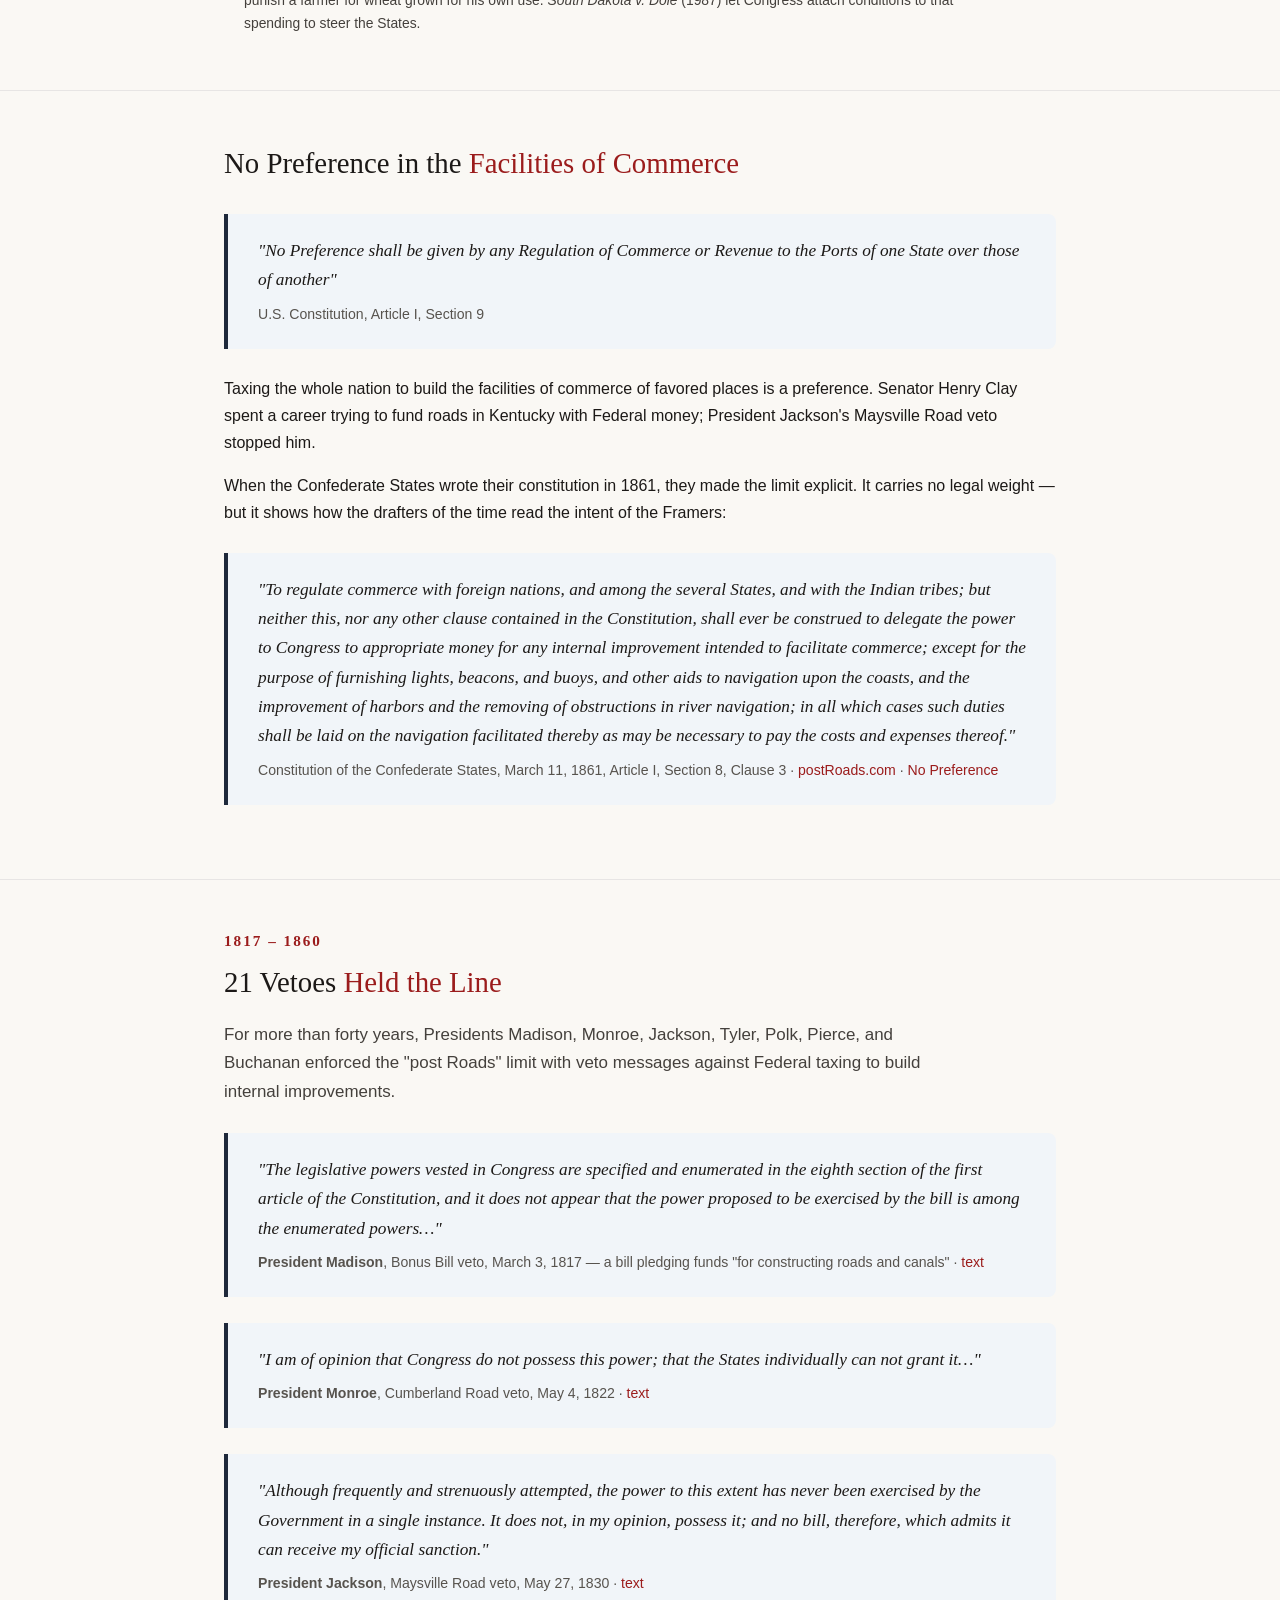
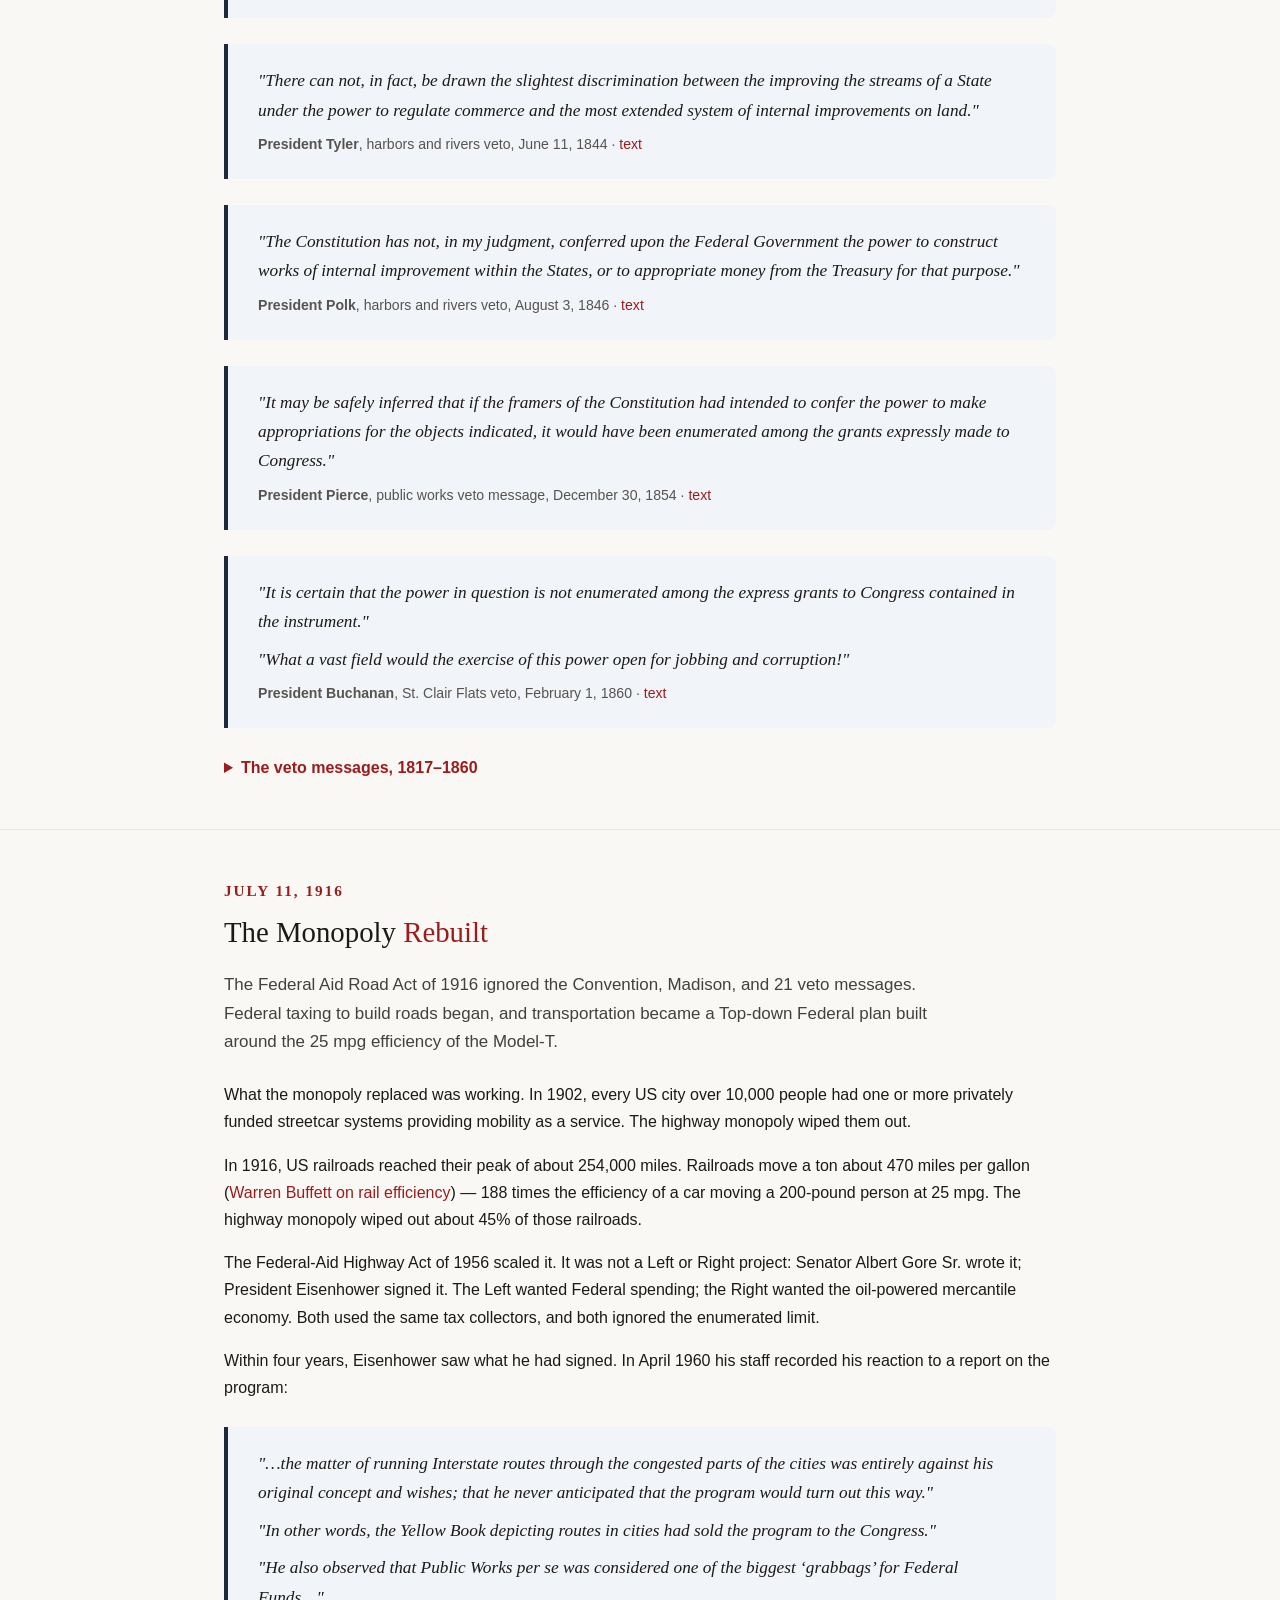
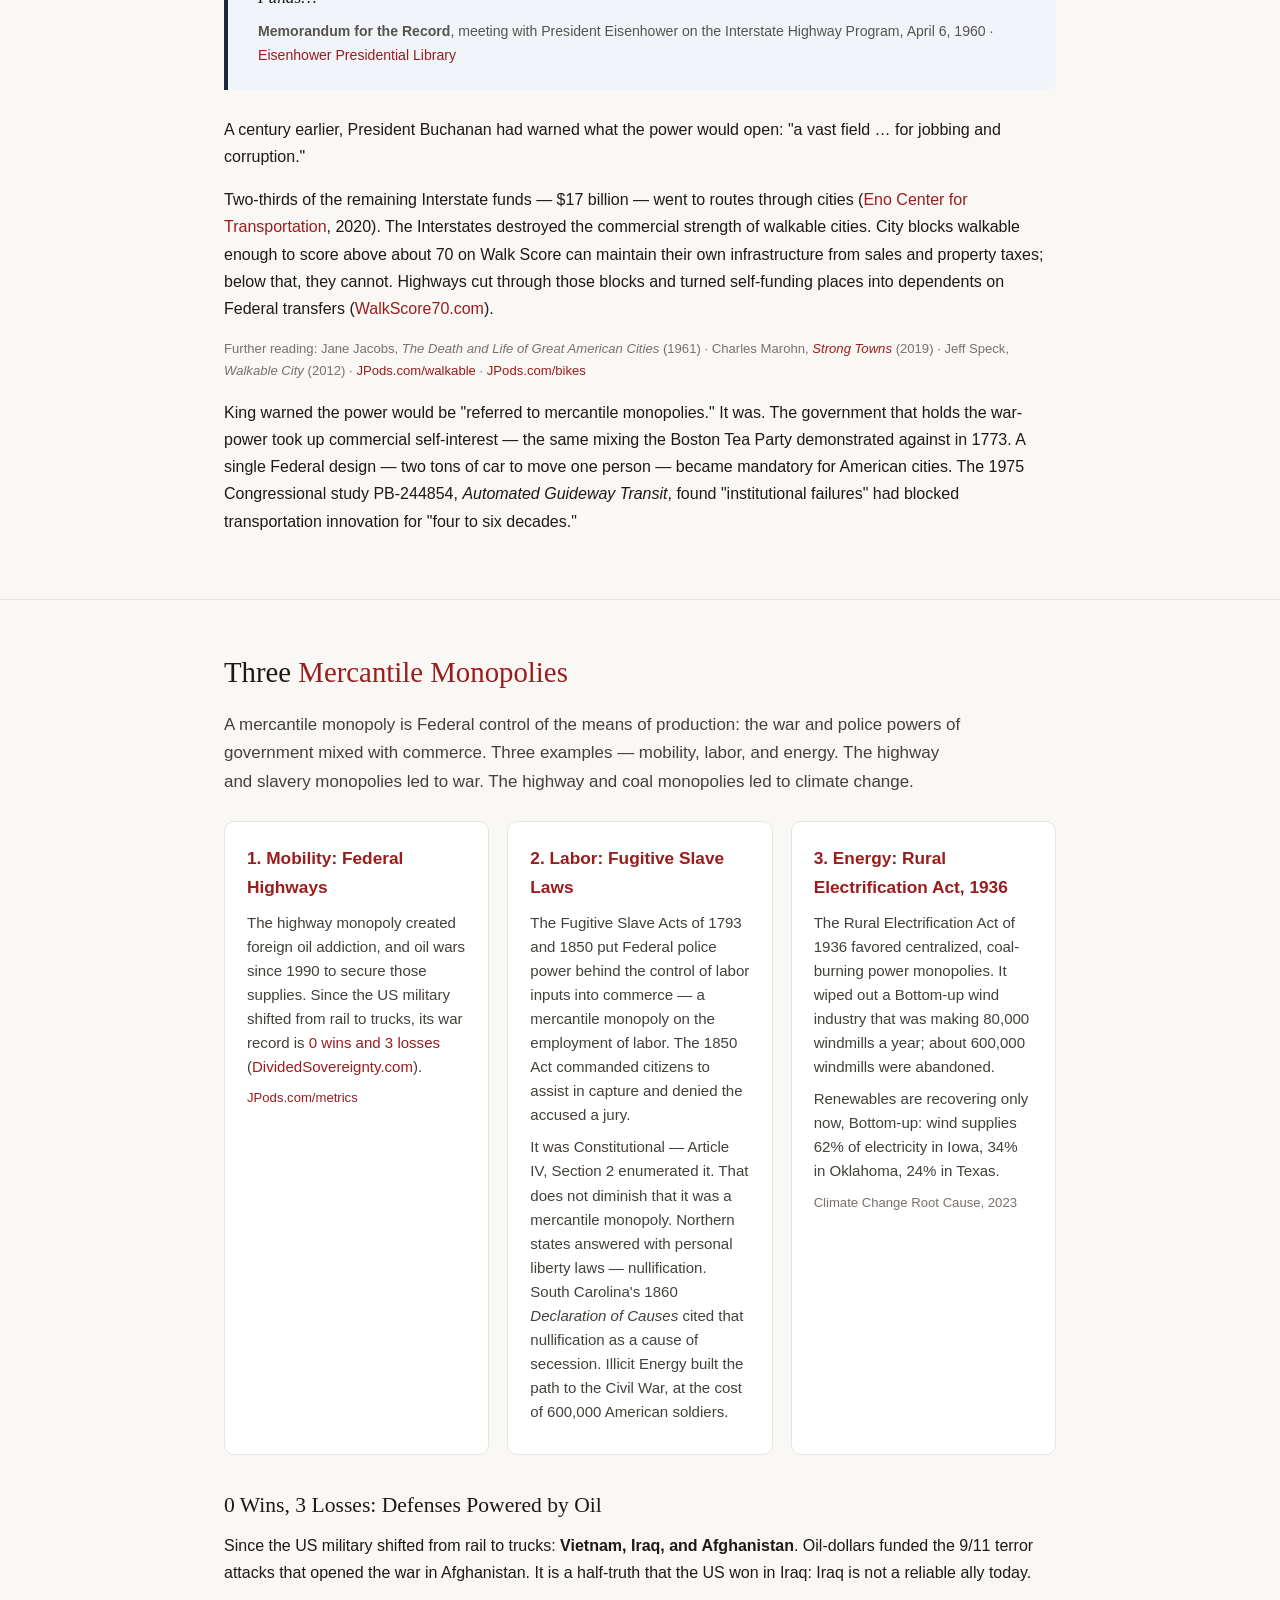
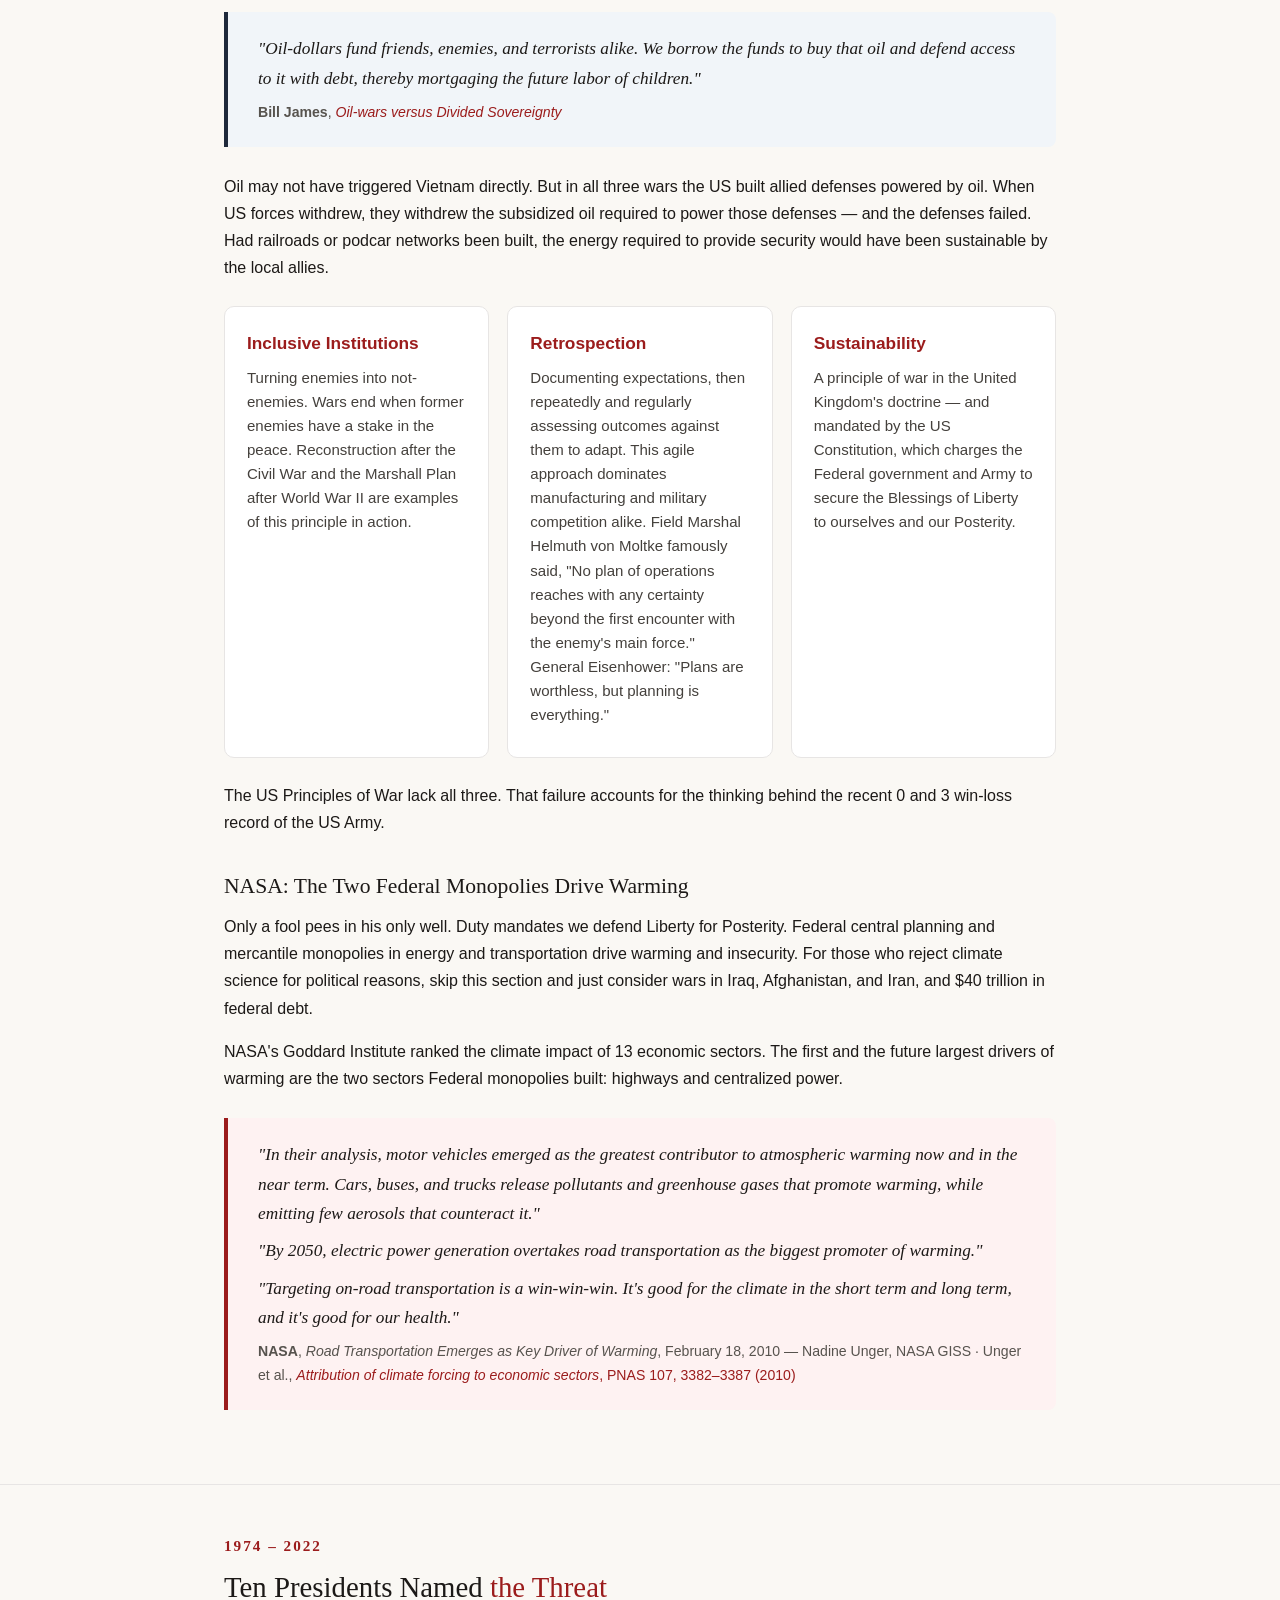
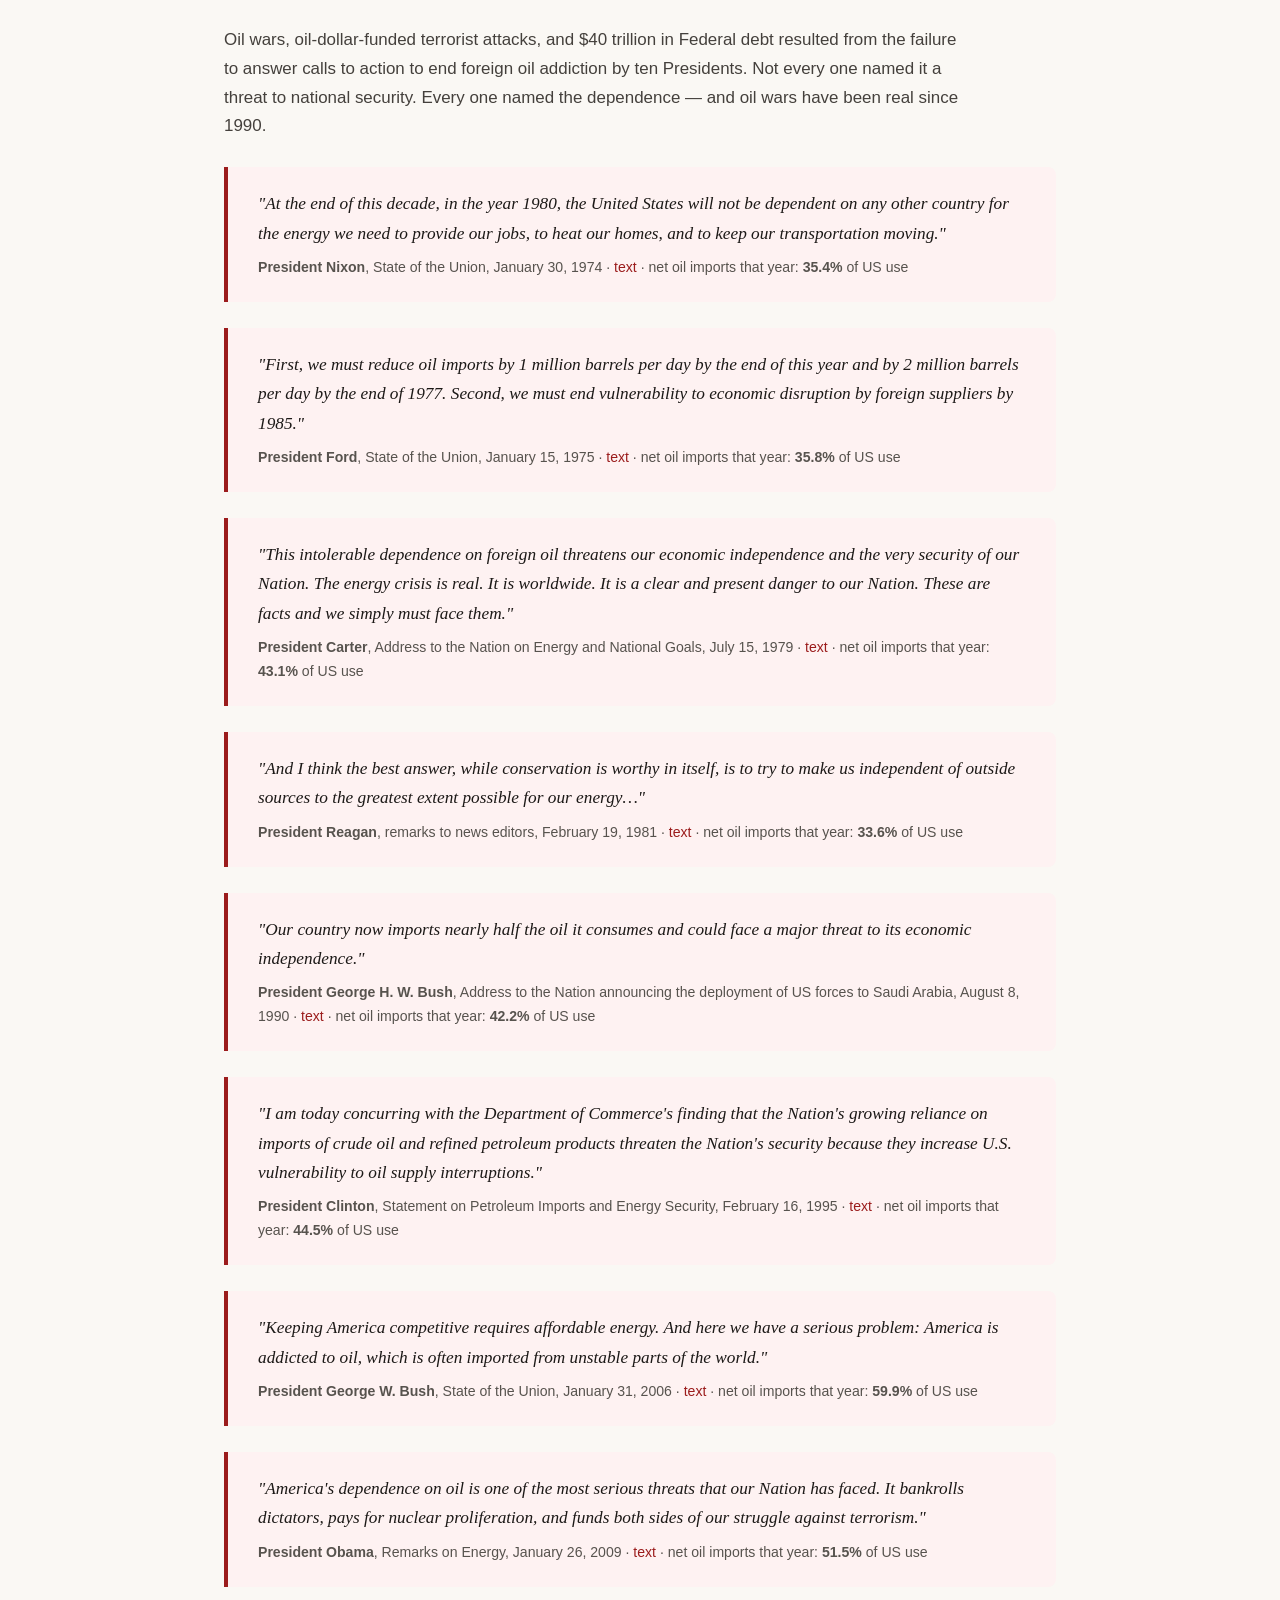
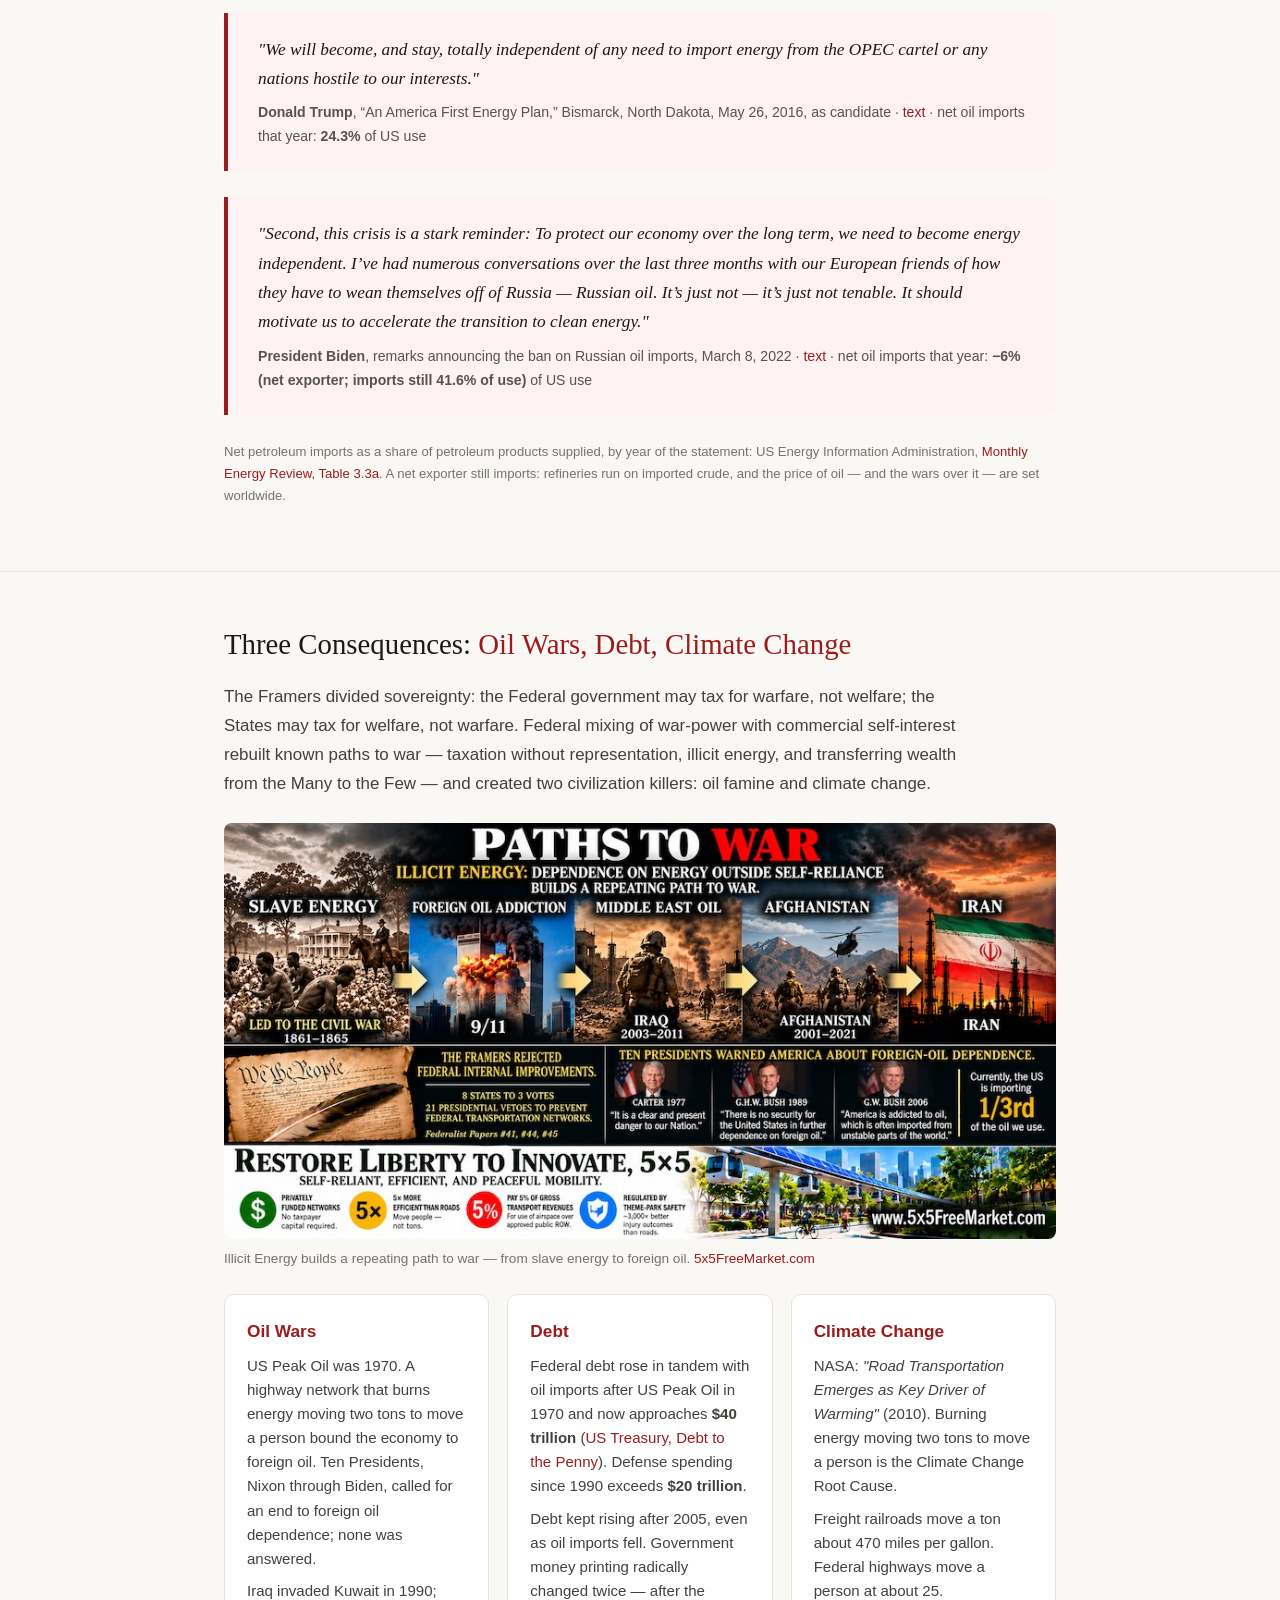
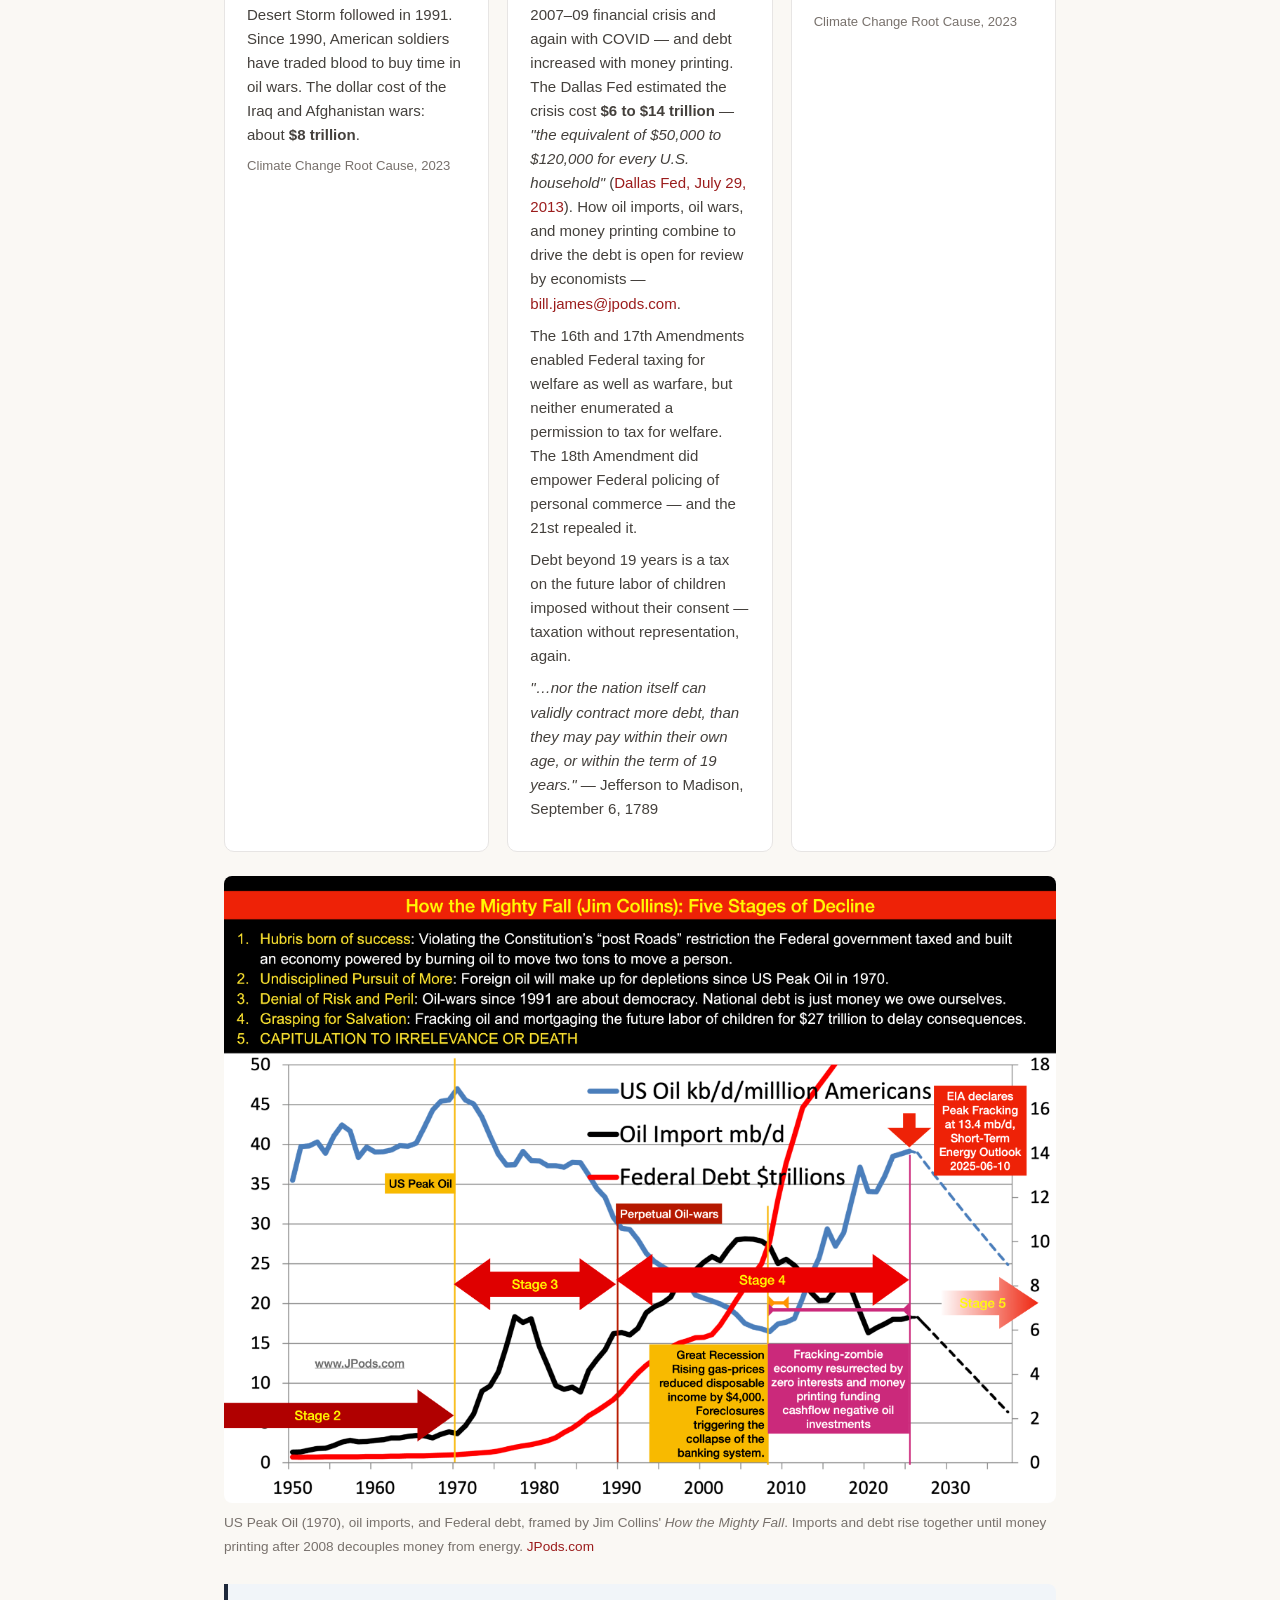
==== commit e8e61eec: "Summary tab: section id matches href (#summary) Co-Authored-By: Claude Opus 5.5 <noreply@anthropic.c" ====
--- a/index.html
+++ b/index.html
@@ -19,7 +19,7 @@
 </header>
 
 <nav class="tabs">
-  <a class="tab" href="#one-minute">One Minute</a>
+  <a class="tab" href="#summary">Summary</a>
   <a class="tab" href="#1773">1773 Boston Tea Party</a>
   <a class="tab" href="#1787">1787 Convention</a>
   <a class="tab" href="#1792">1792 Madison</a>
@@ -34,8 +34,8 @@
   <a class="tab" href="#remedy">5X5 Standard</a>
 </nav>
 
-<!-- ════════ ONE MINUTE ════════ -->
-<section id="one-minute">
+<!-- ════════ SUMMARY ════════ -->
+<section id="summary">
   <div class="container">
     <h2><span>Summary</span></h2>
     <div><p>The Federal-Aid Highway Acts of 1916, 1944, and 1956 established the federal mercantile monopoly resulting in:</p>
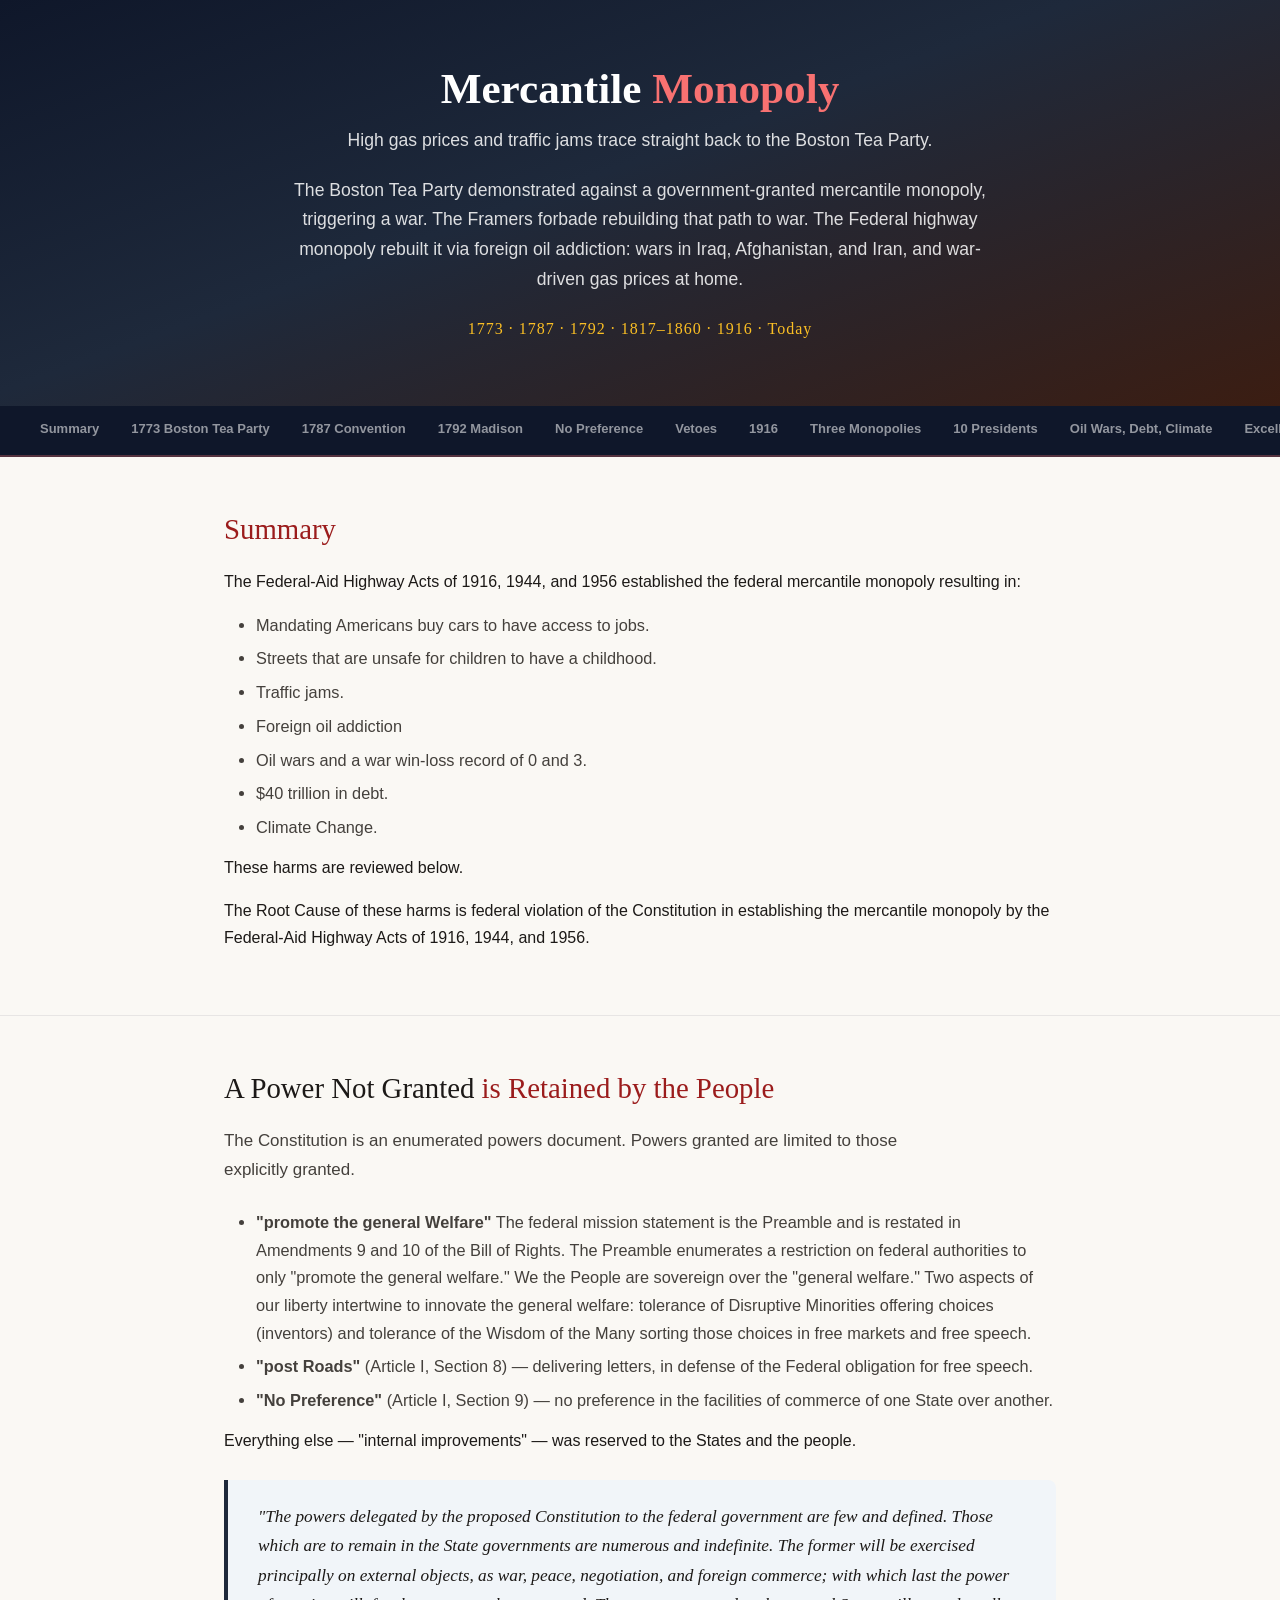
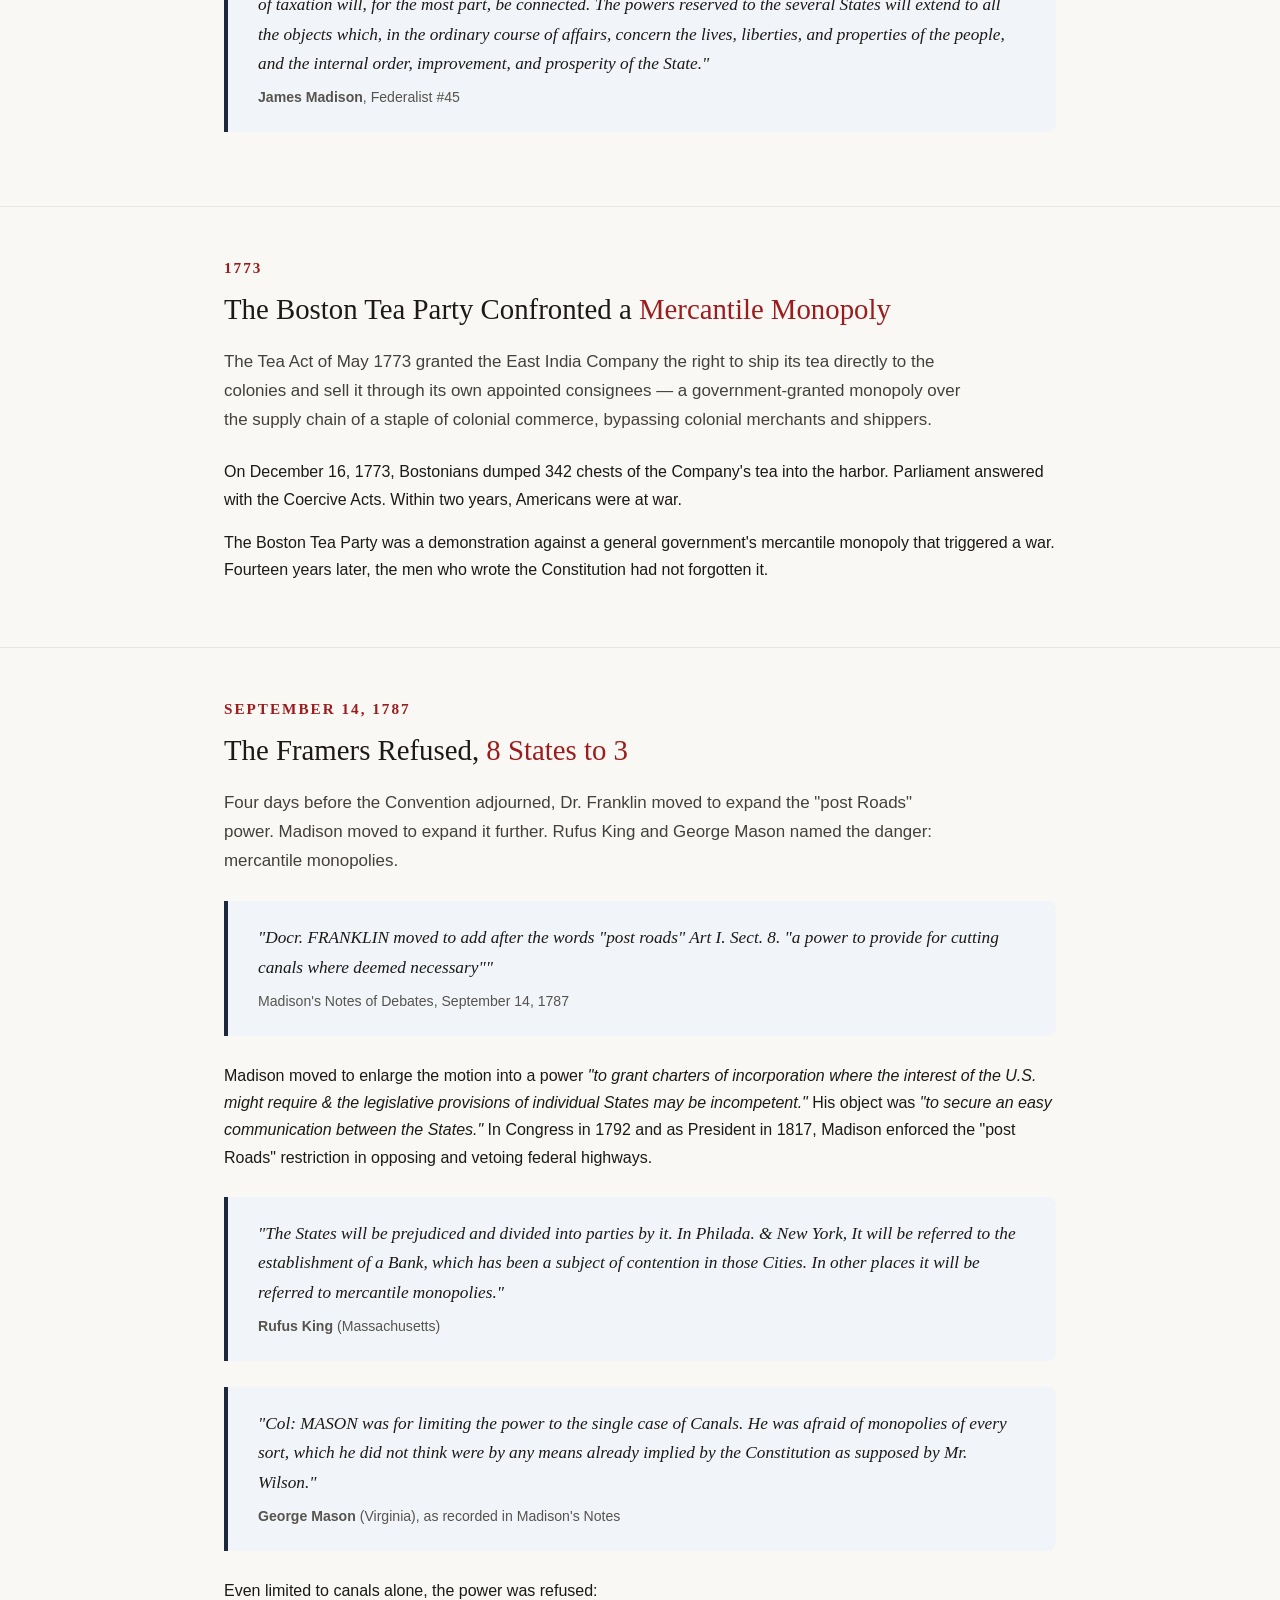
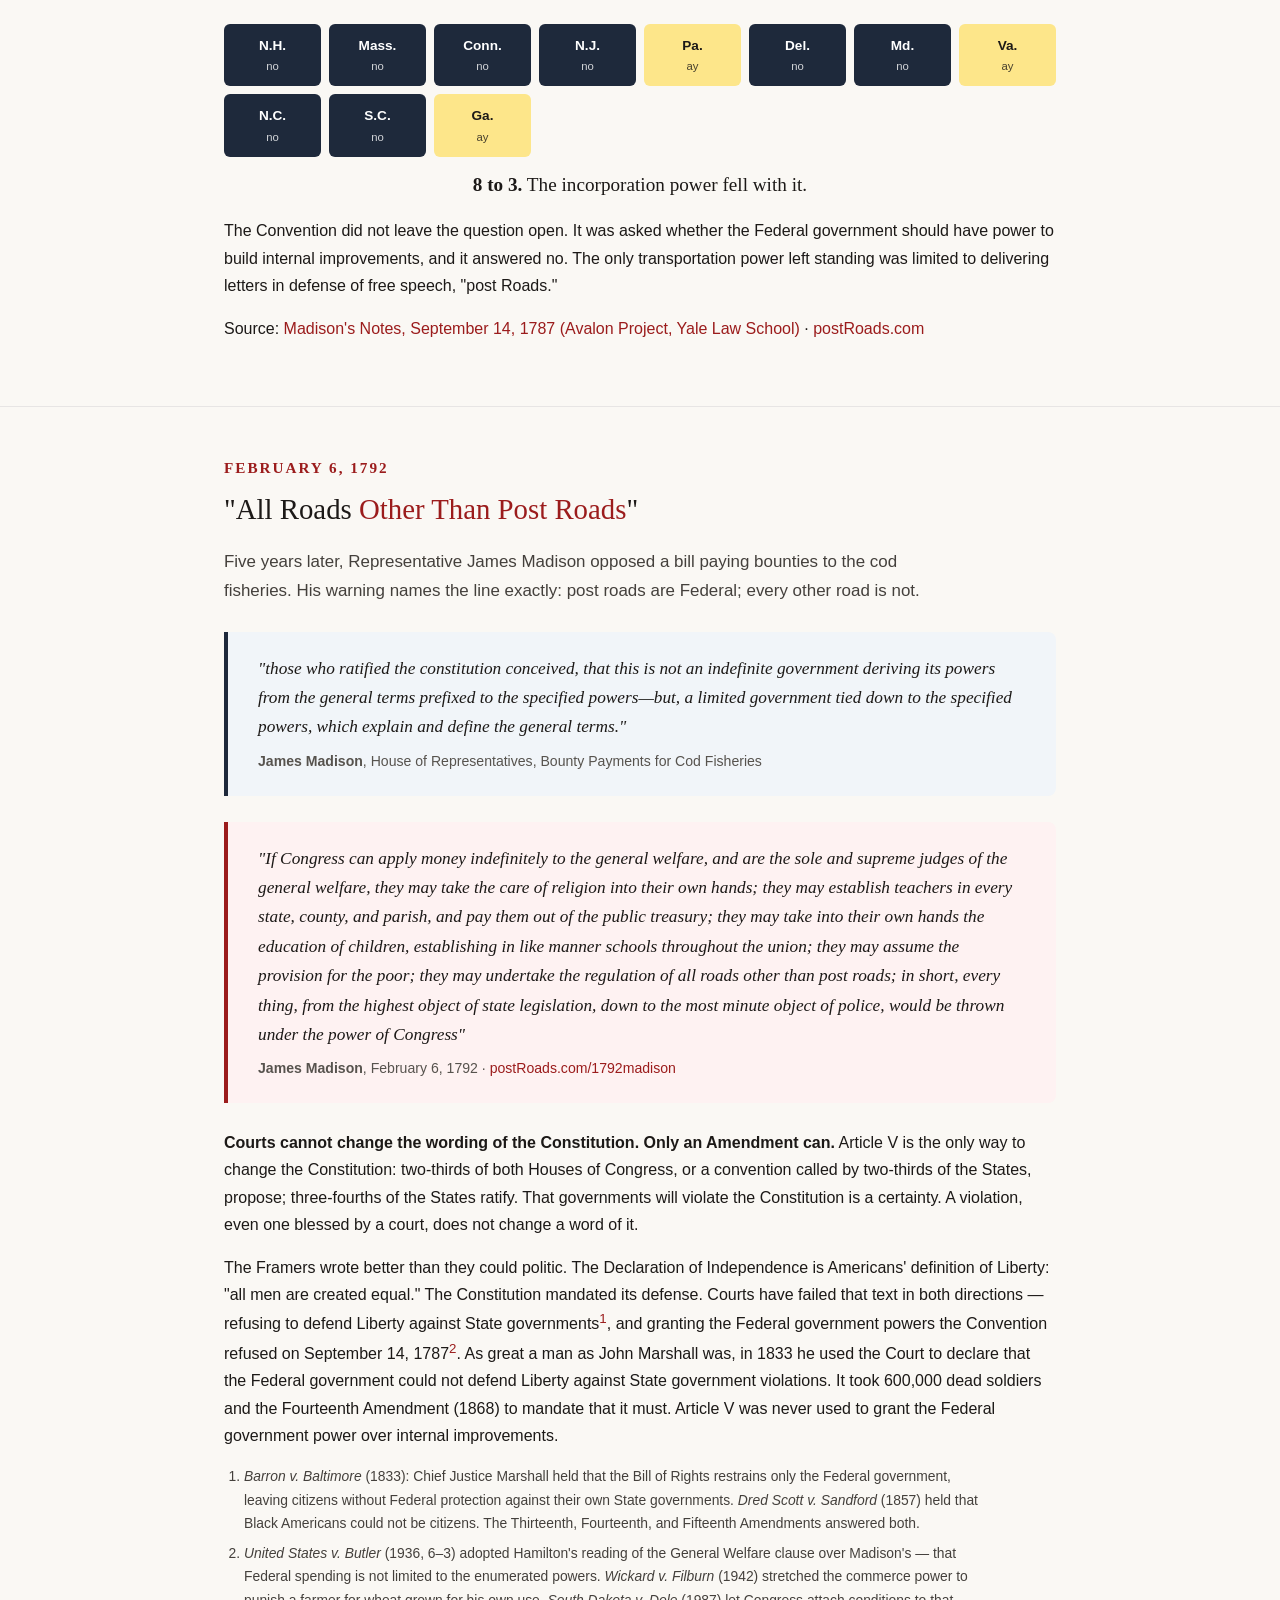
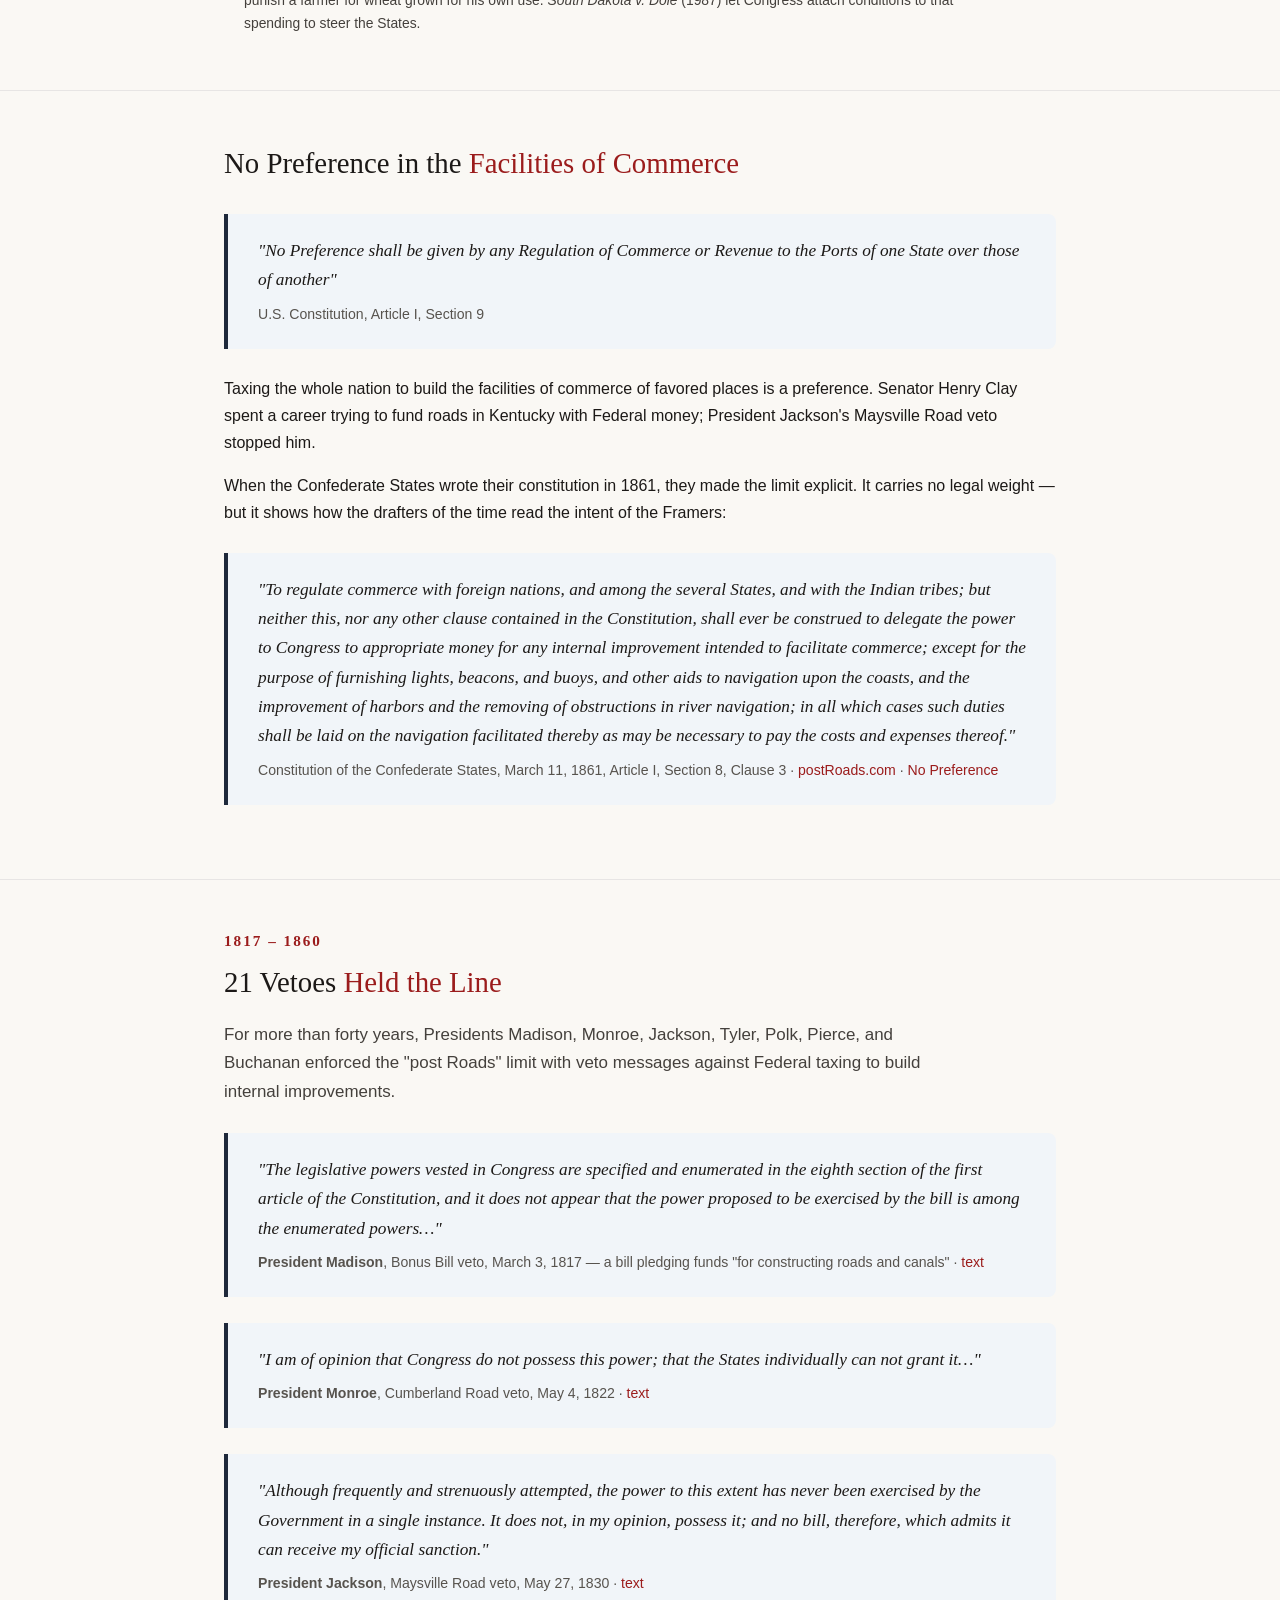
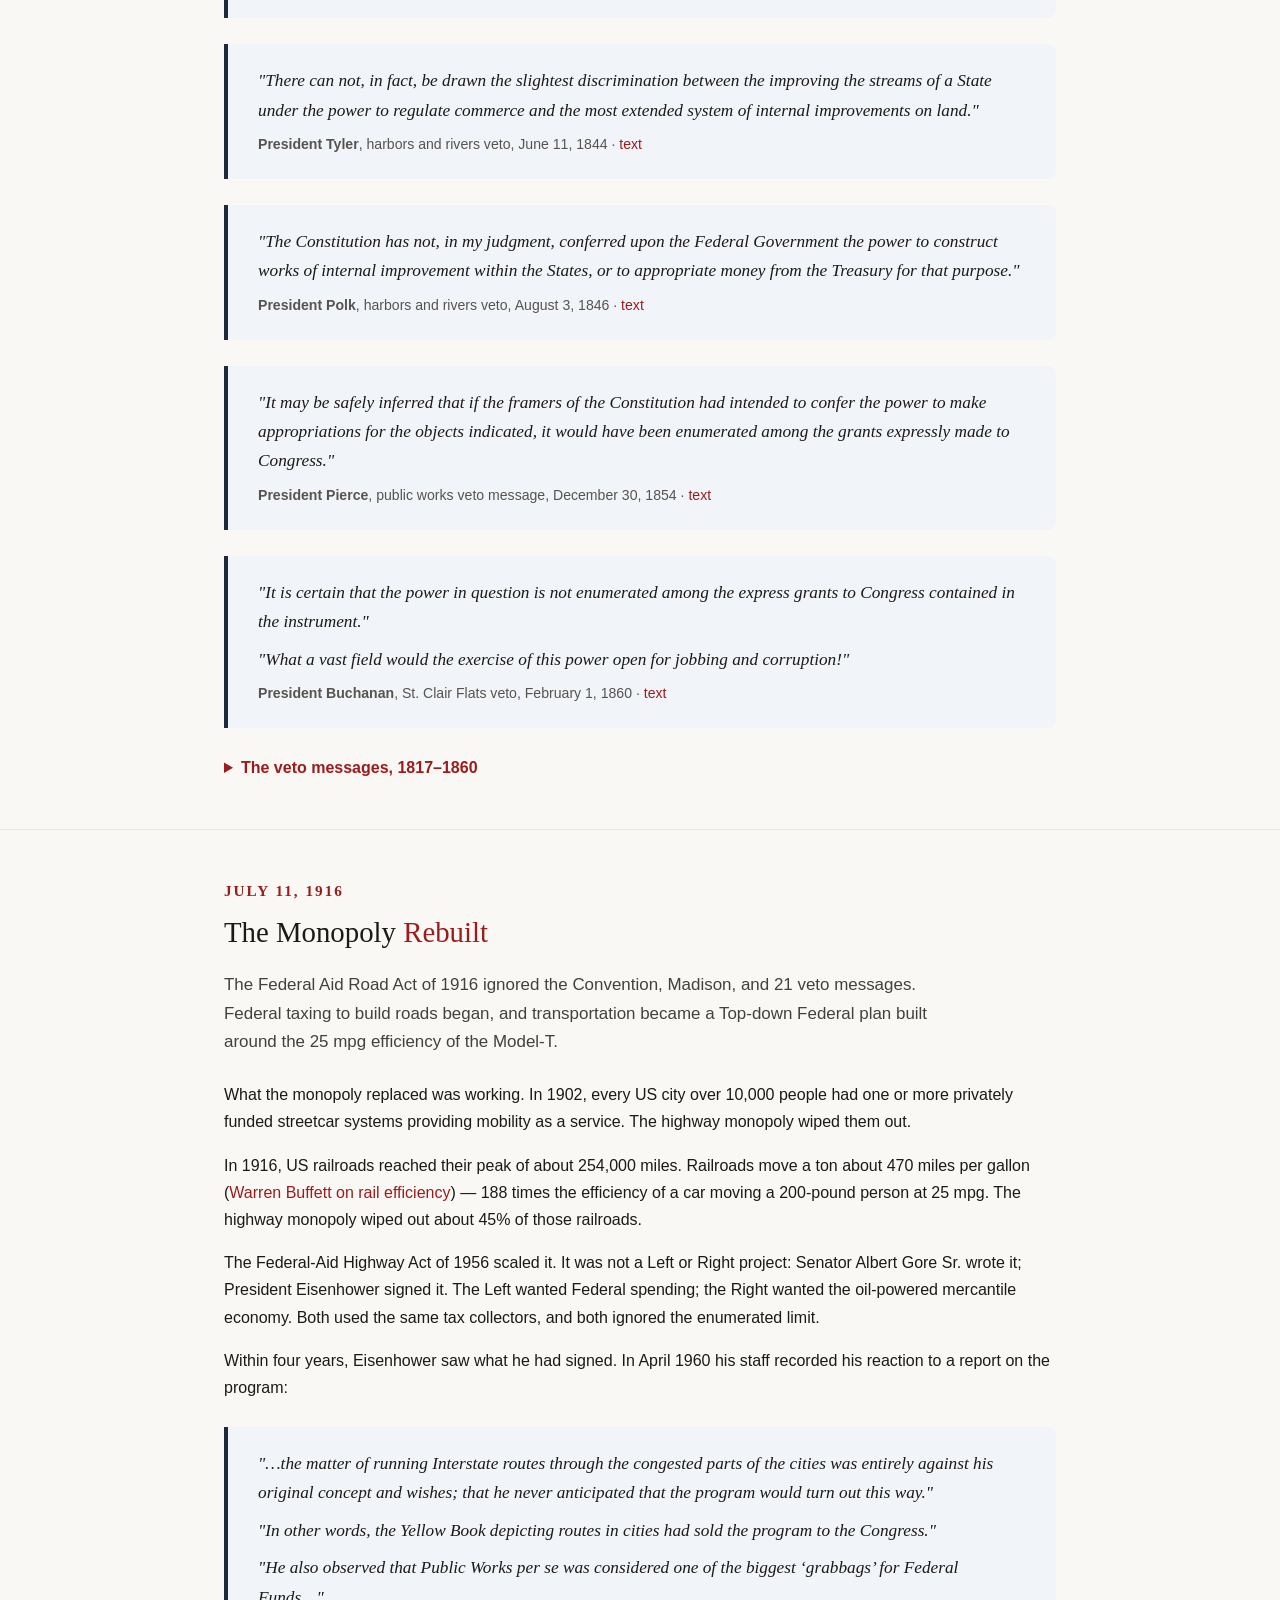
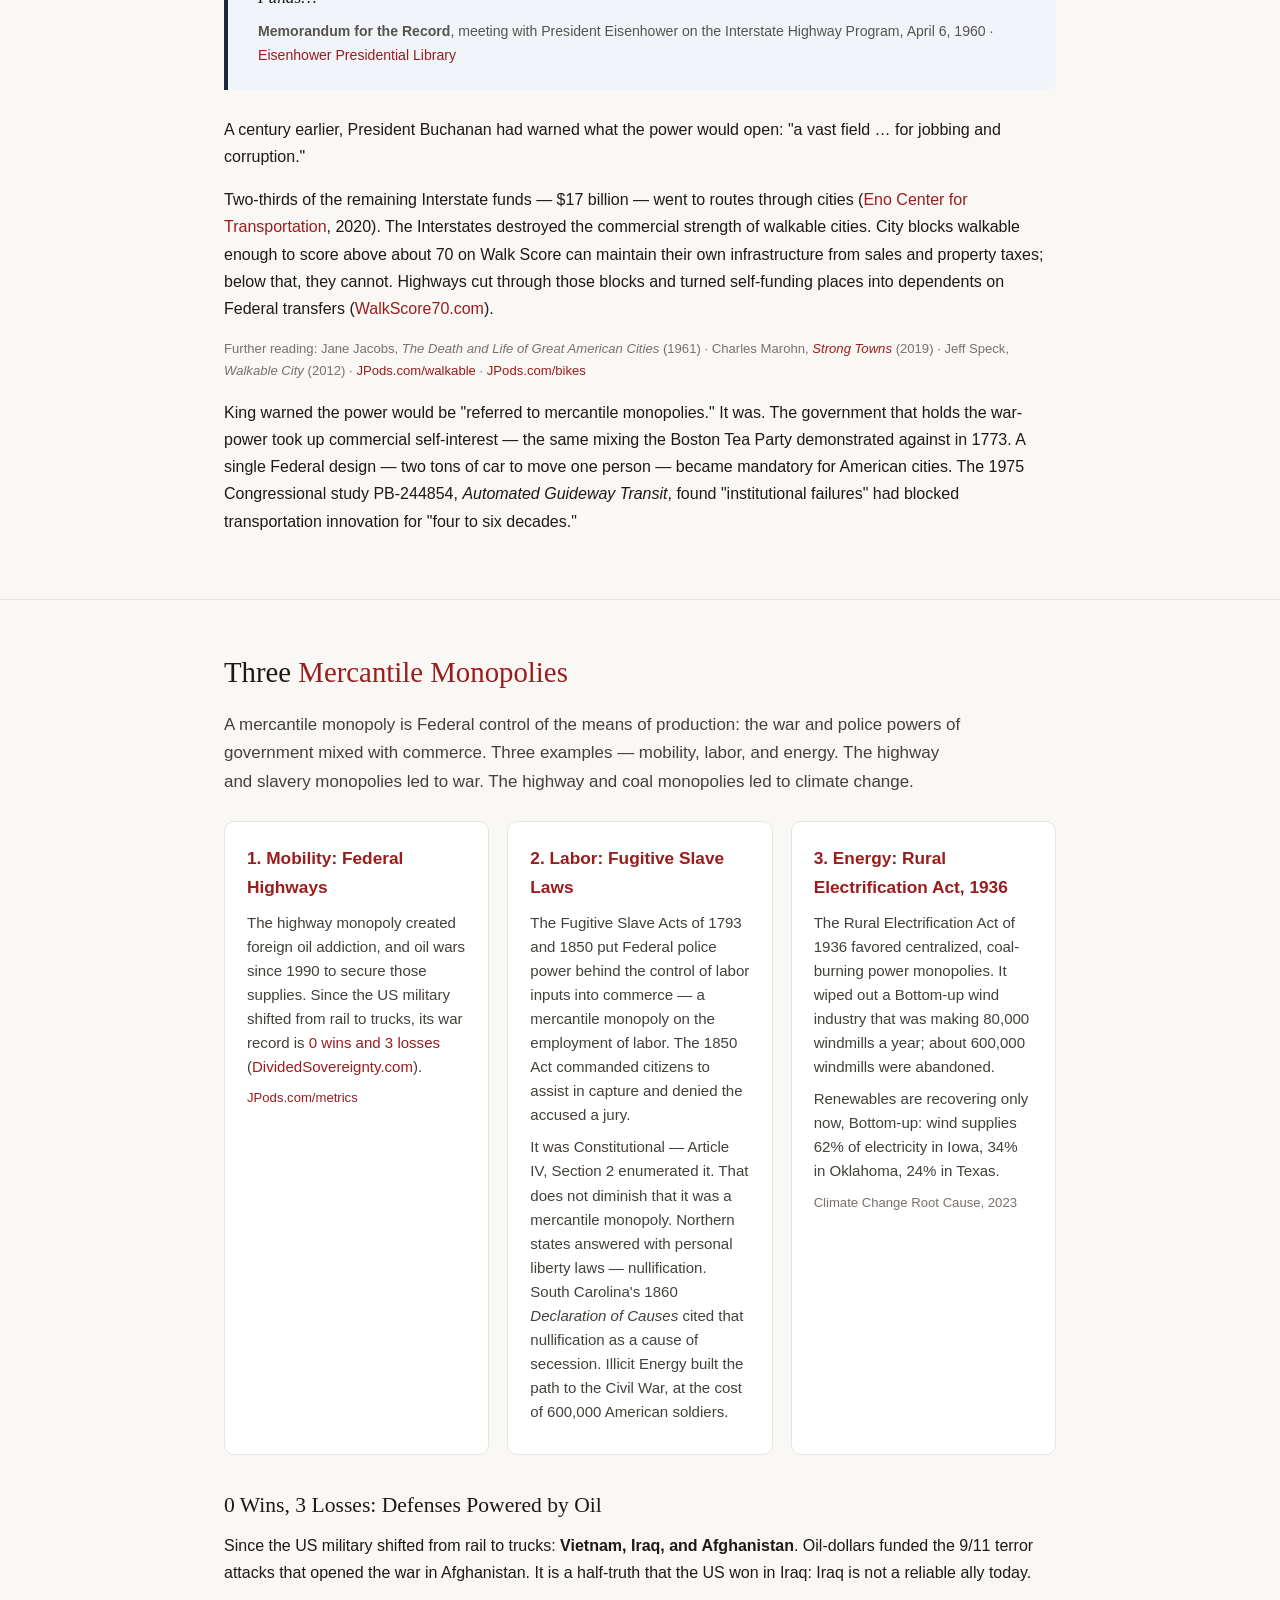
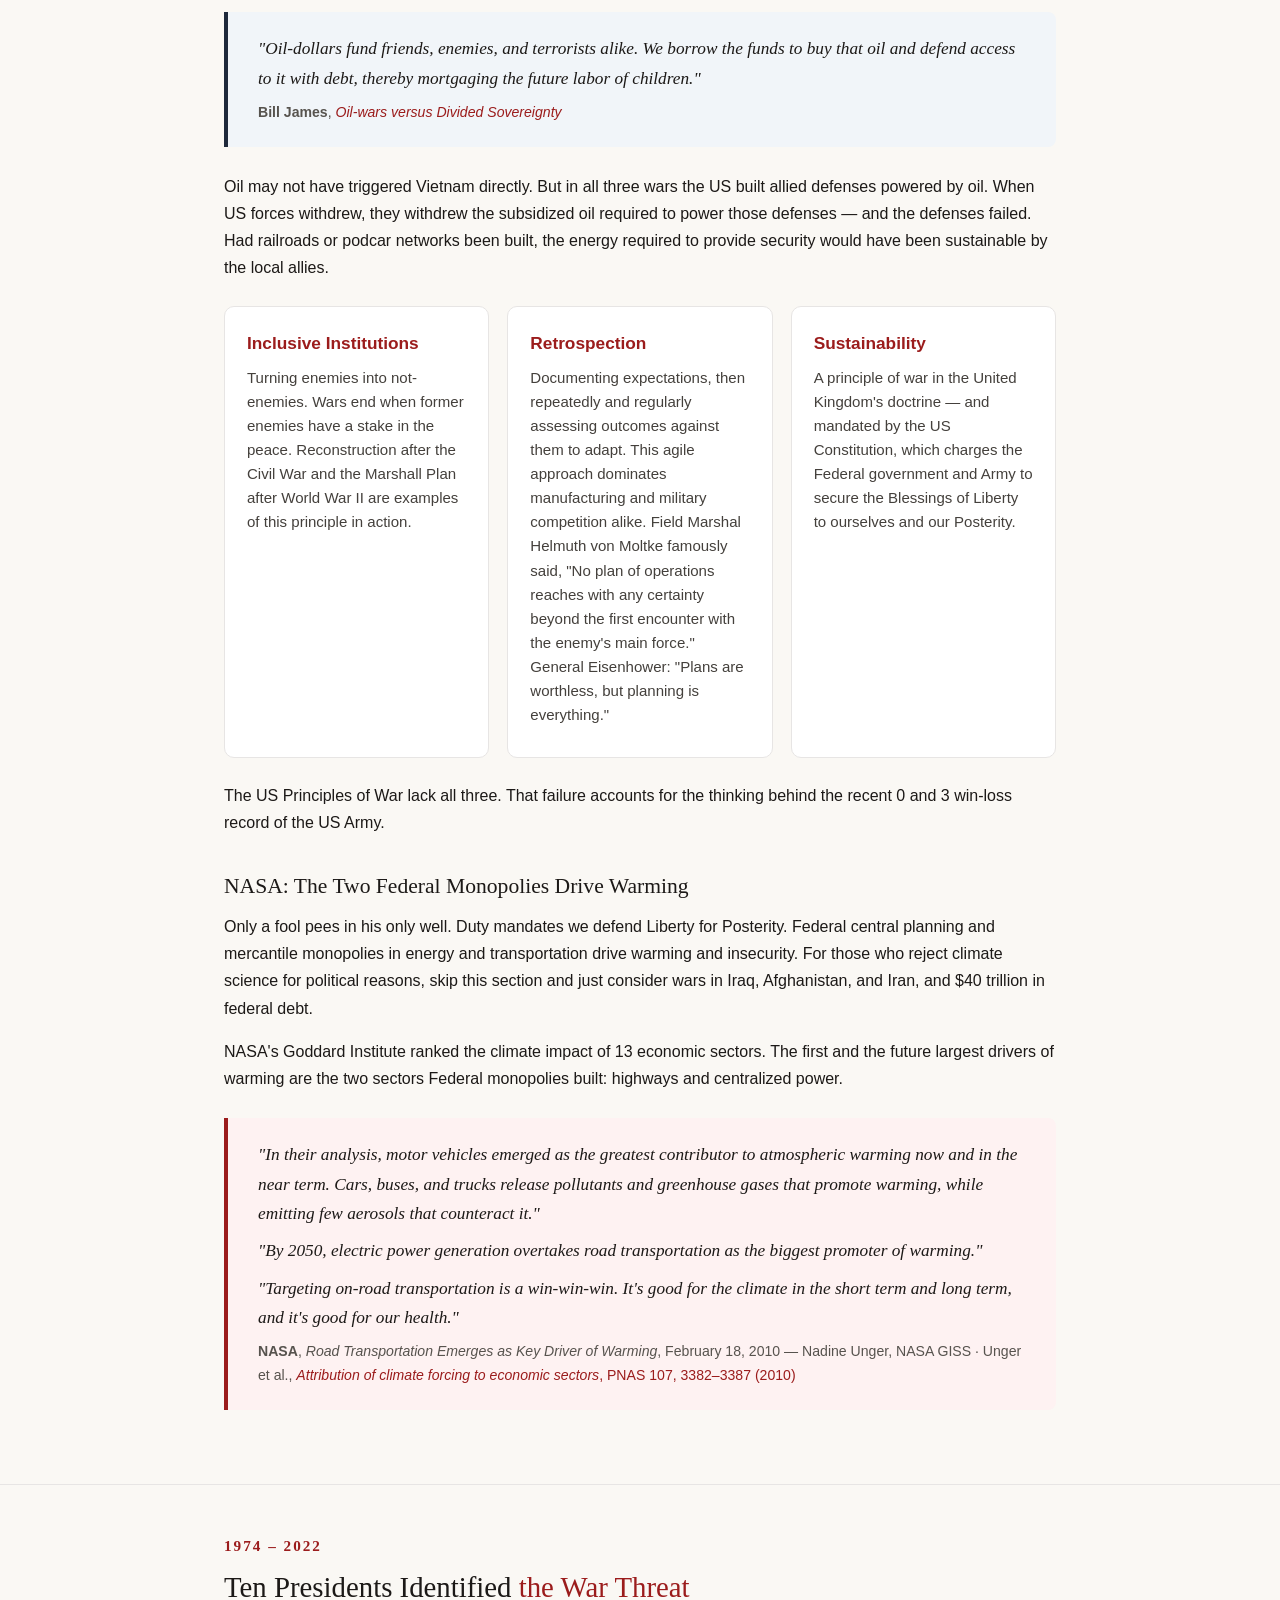
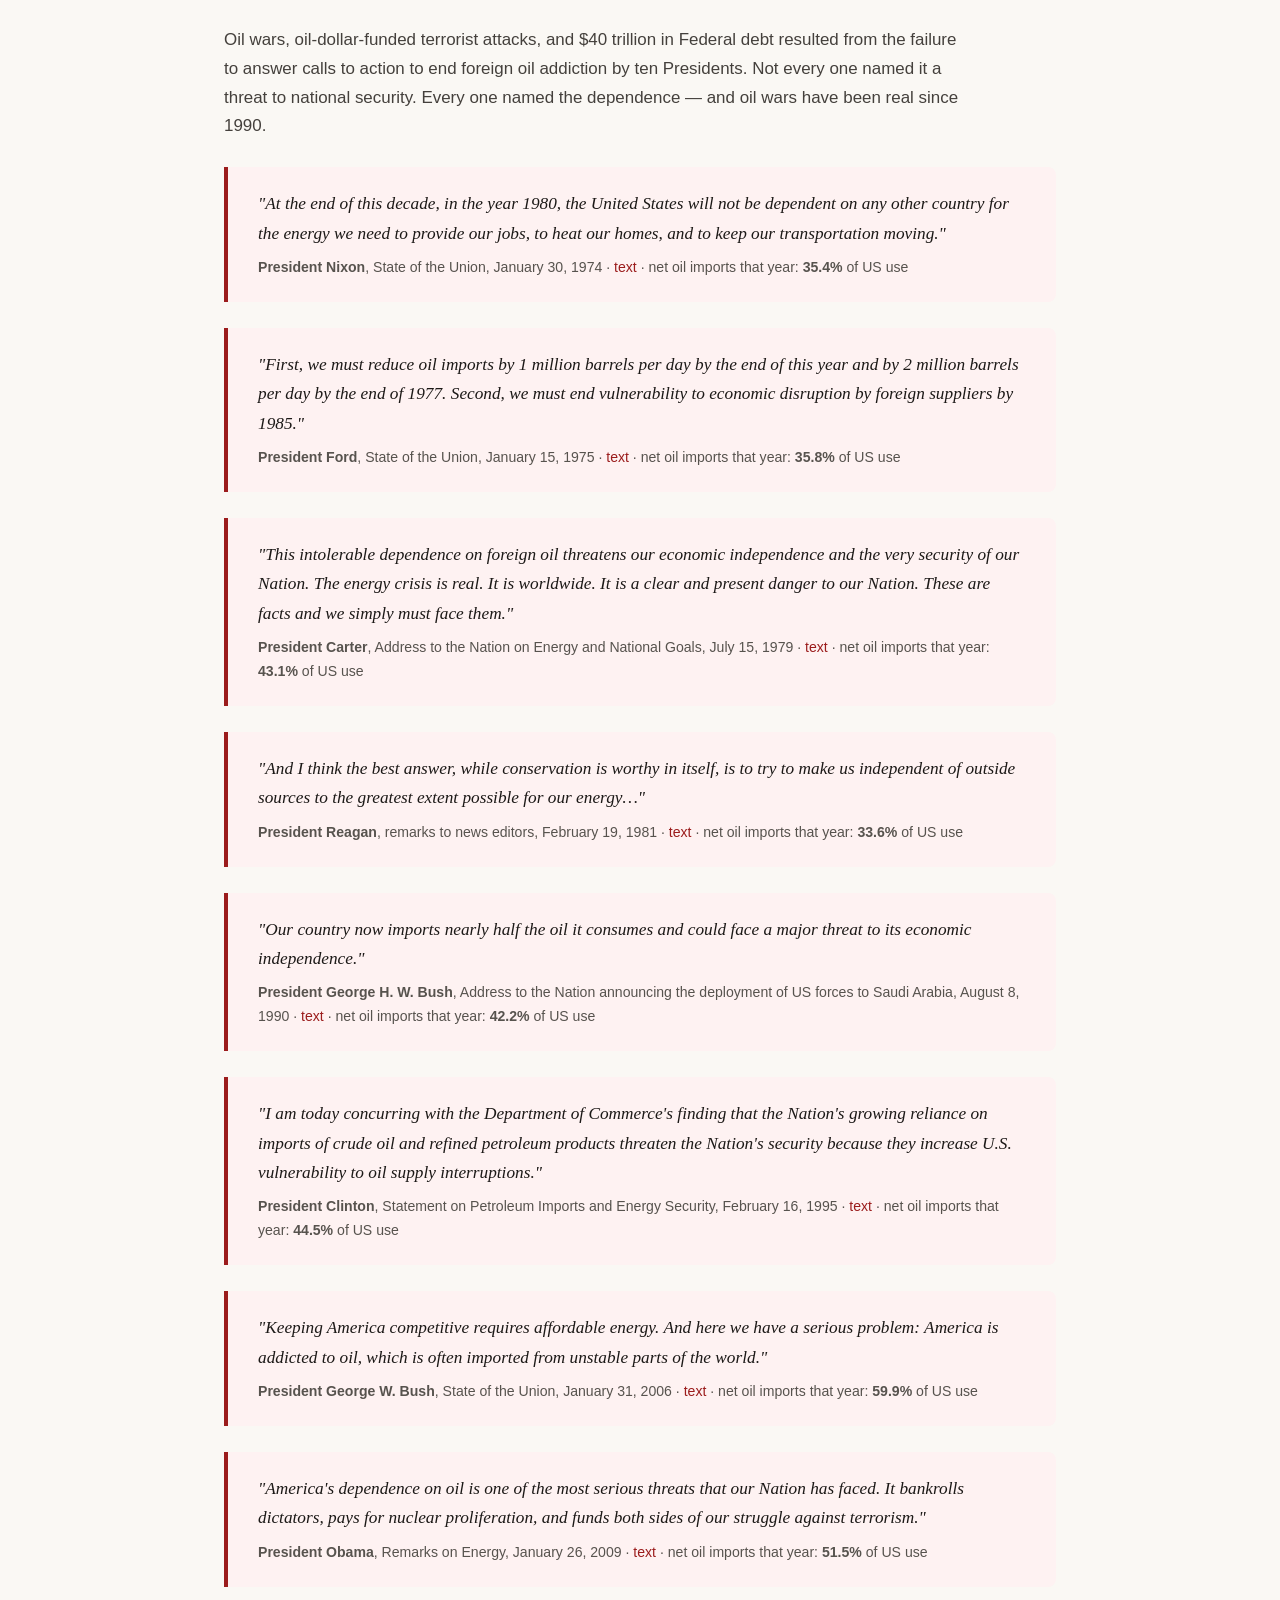
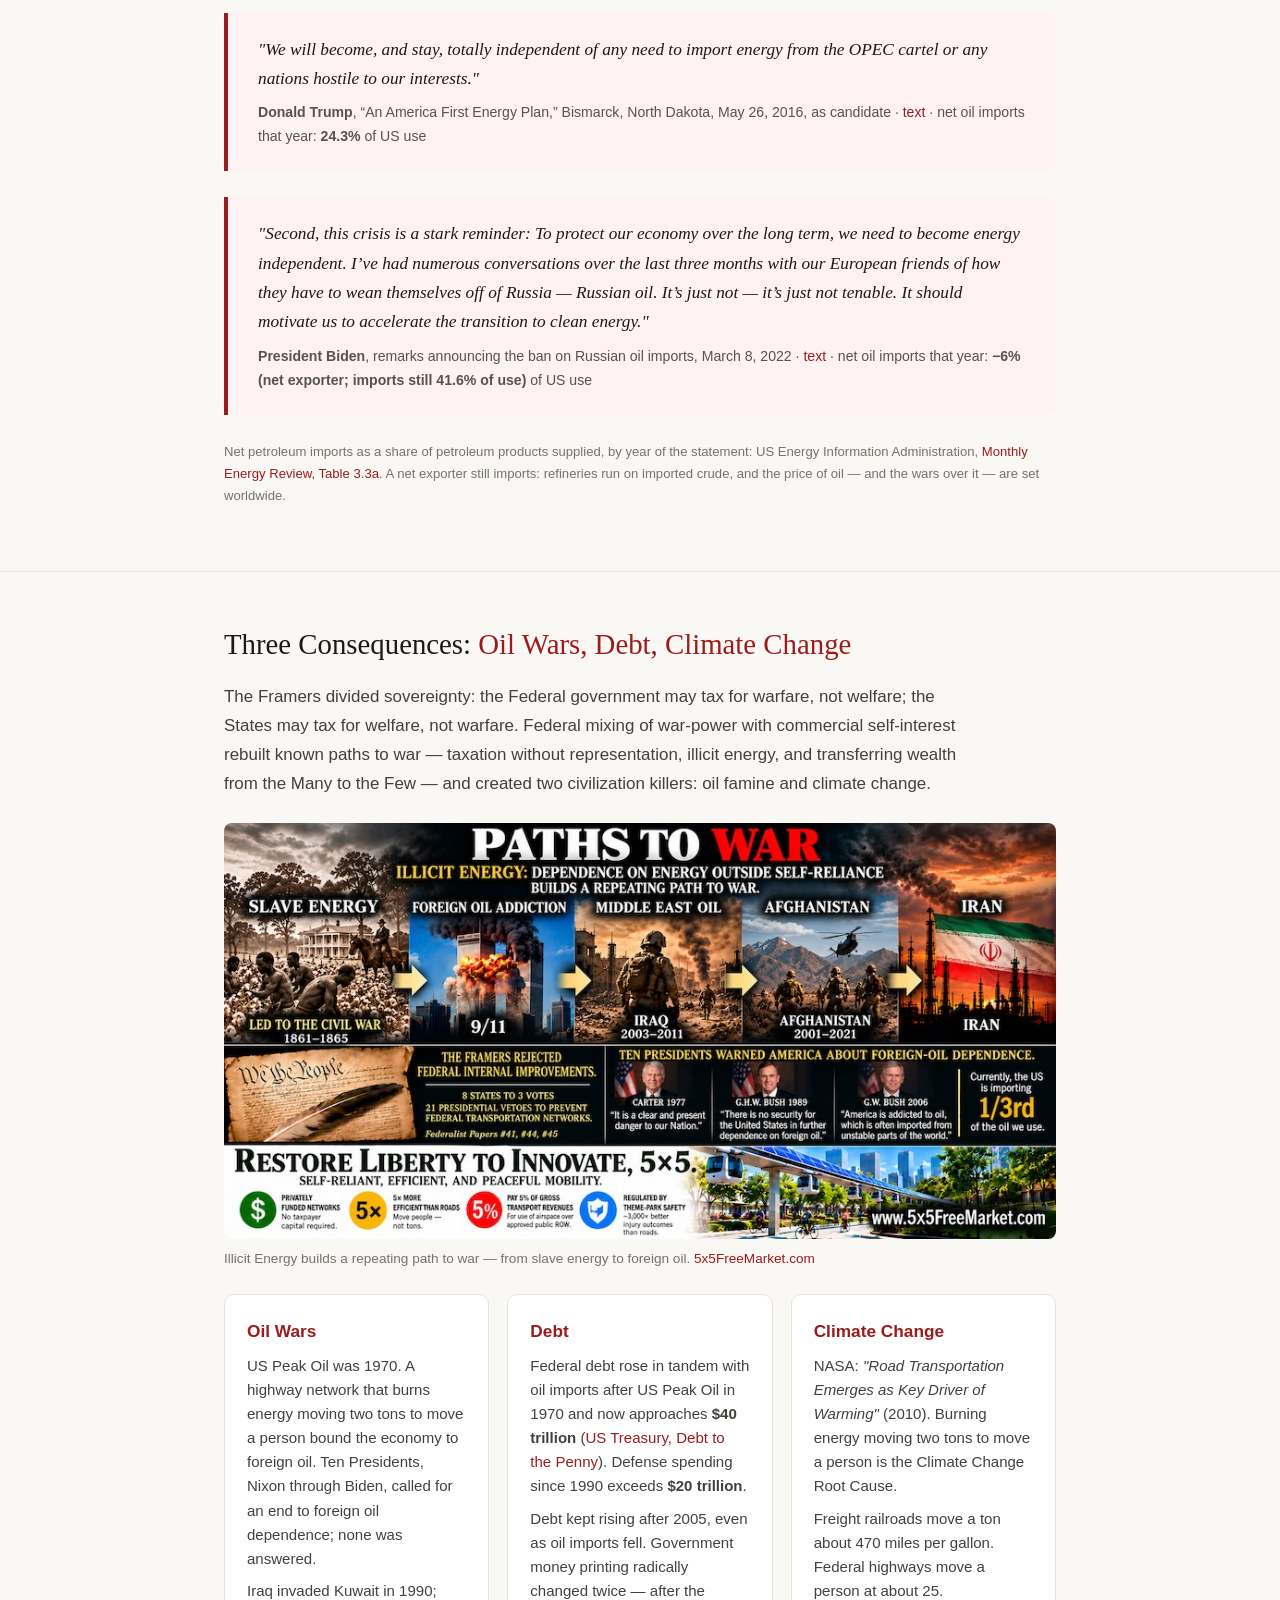
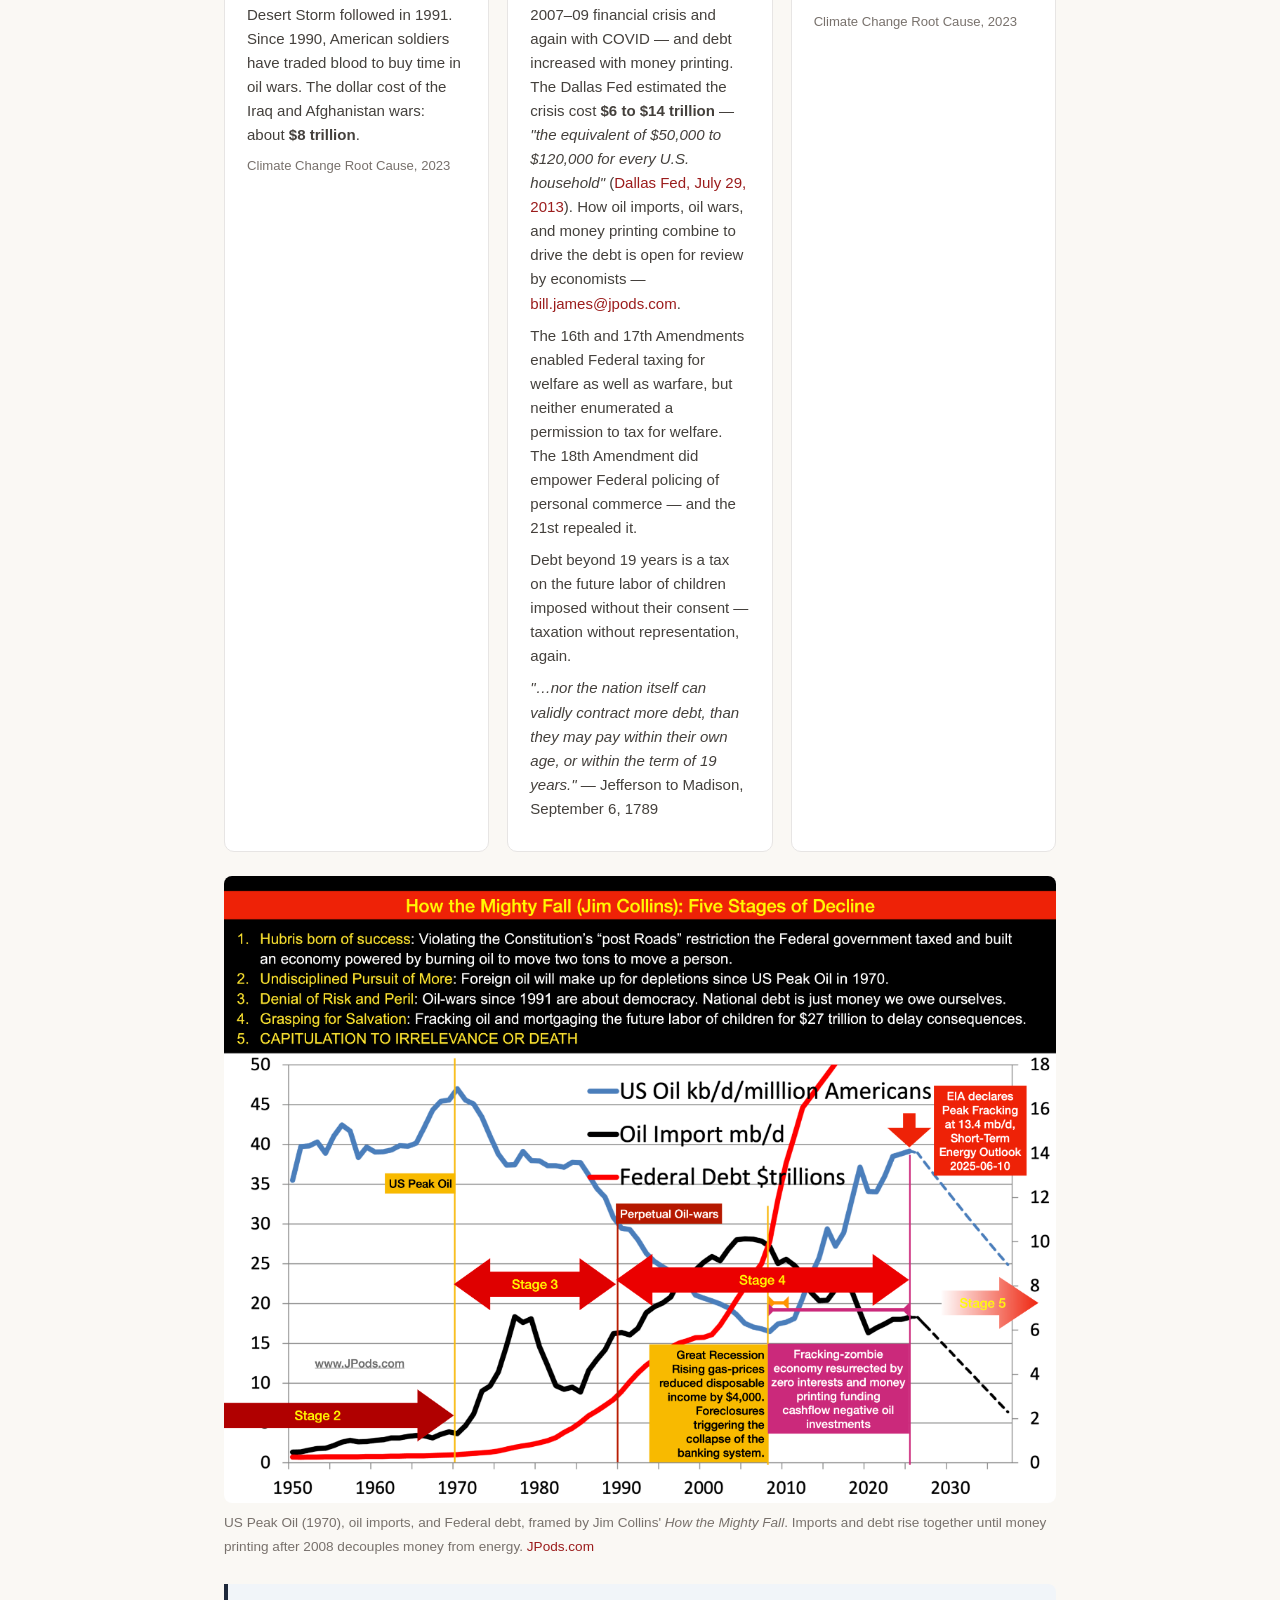
==== commit af0853c2: "Ten Presidents Defined the War Threat (Bill) Co-Authored-By: Claude Opus 5.5 <noreply@anthropic.com>" ====
--- a/index.html
+++ b/index.html
@@ -321,7 +321,7 @@
 <section id="presidents">
   <div class="container">
     <div class="year">1974 &ndash; 2022</div>
-    <h2>Ten Presidents Named <span>the Threat</span></h2>
+    <h2>Ten Presidents Identified <span>the War Threat</span></h2>
     <p class="lead">Oil wars, oil-dollar-funded terrorist attacks, and $40 trillion in Federal debt resulted from the failure to answer calls to action to end foreign oil addiction by ten Presidents. Not every one named it a threat to national security. Every one named the dependence &mdash; and oil wars have been real since 1990.</p>
     <div class="quote-block">
       <p>"At the end of this decade, in the year 1980, the United States will not be dependent on any other country for the energy we need to provide our jobs, to heat our homes, and to keep our transportation moving."</p>
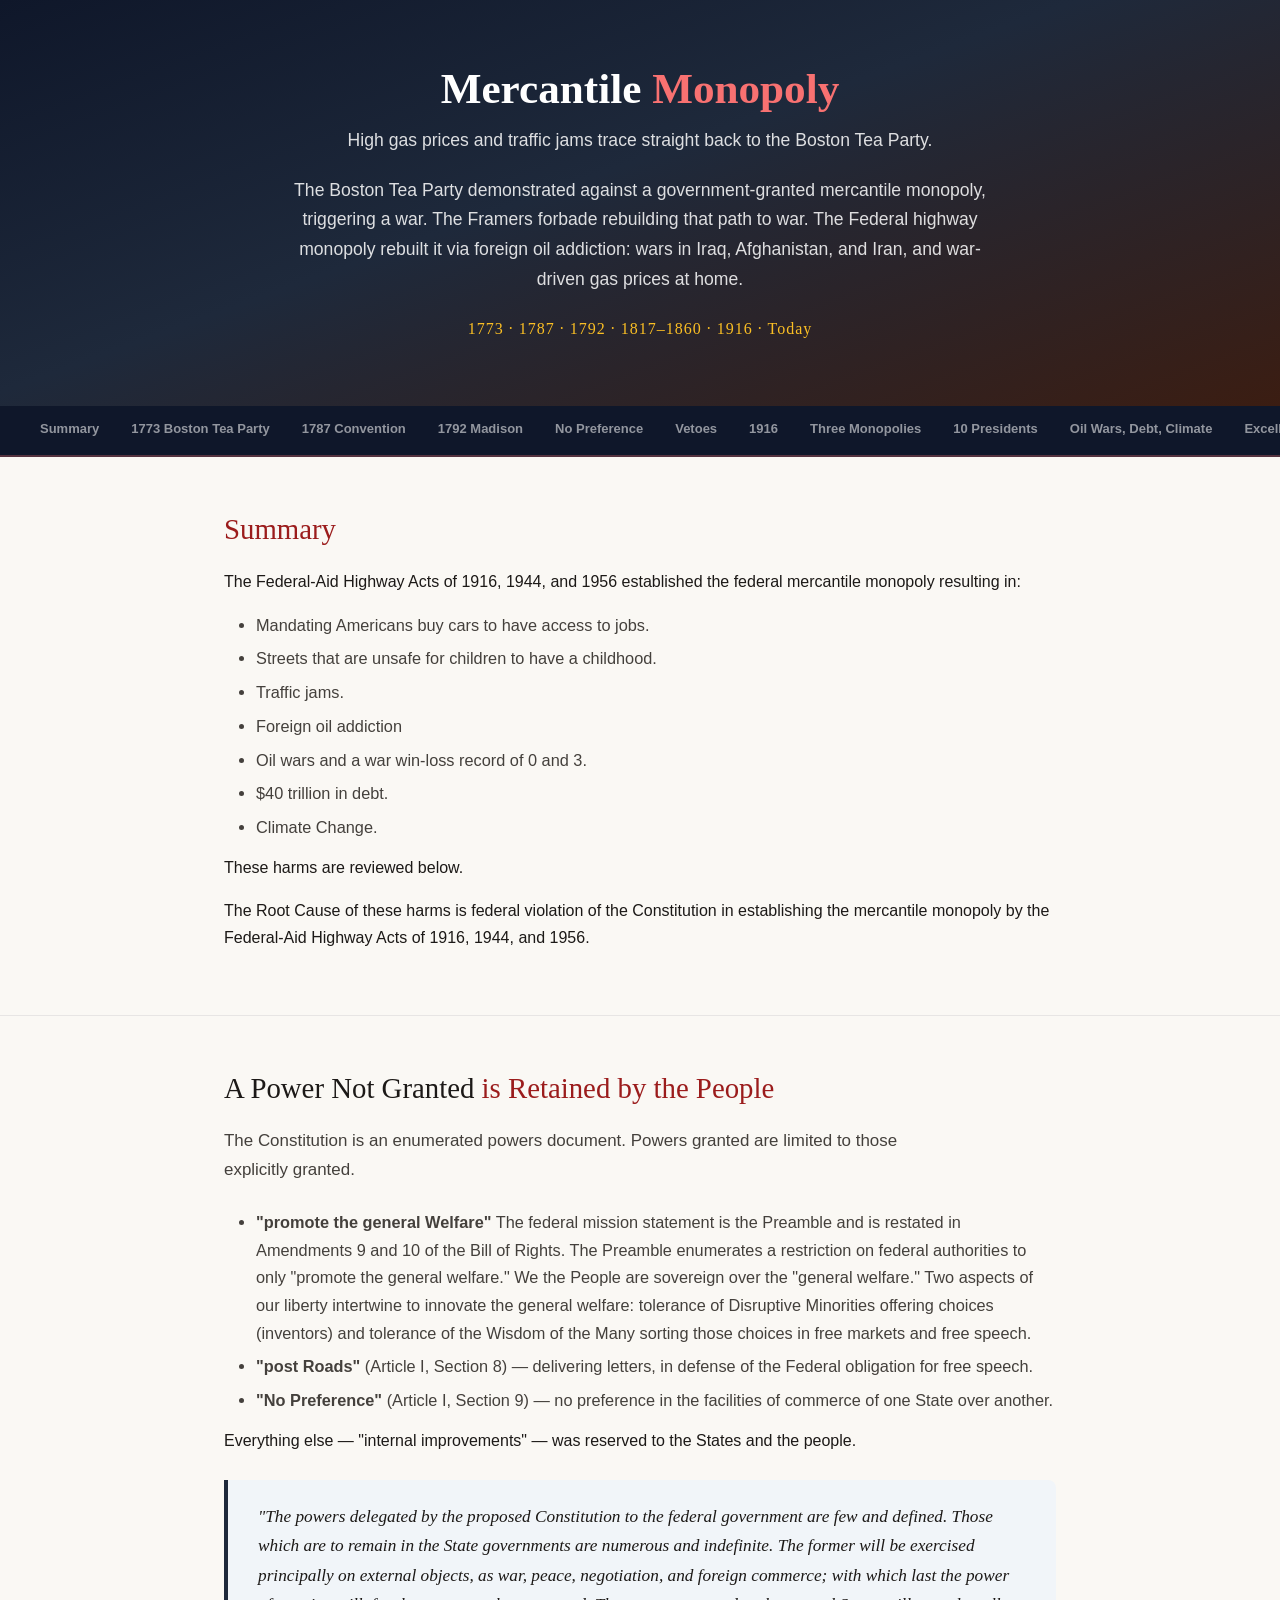
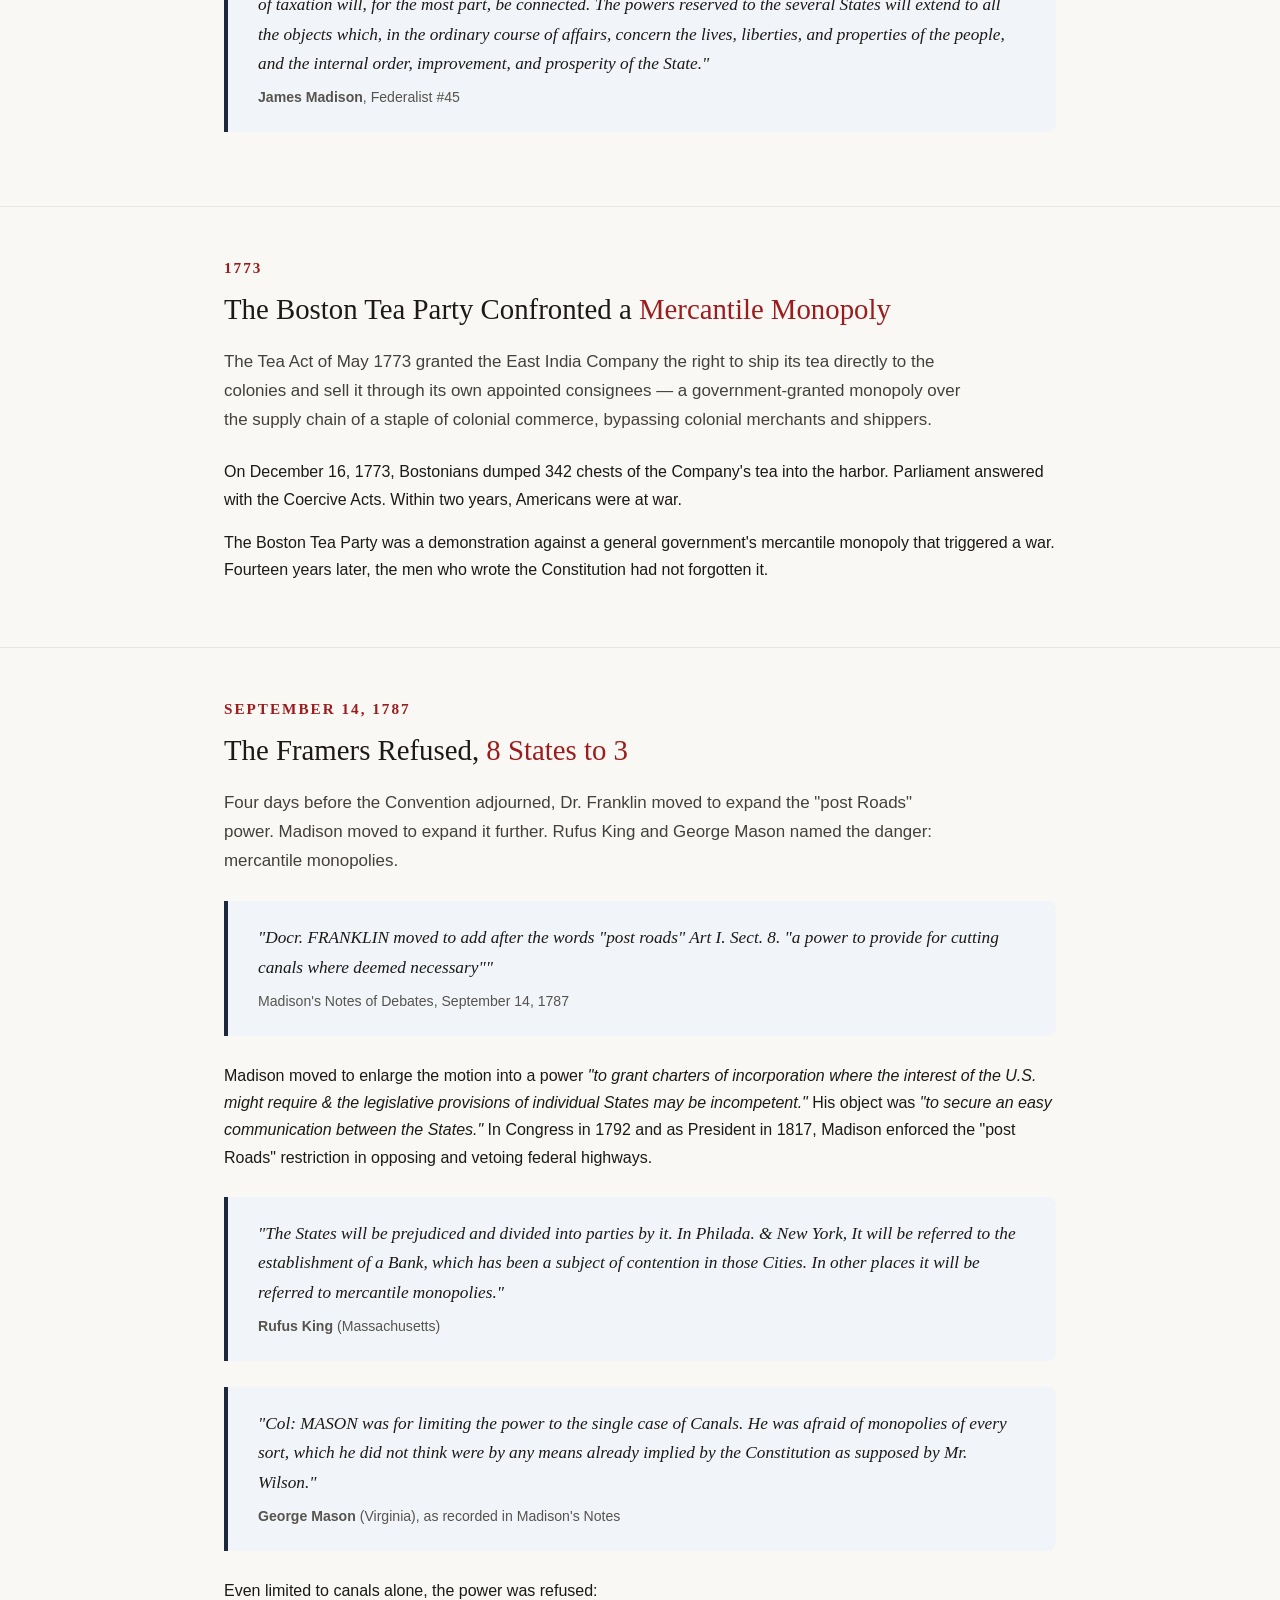
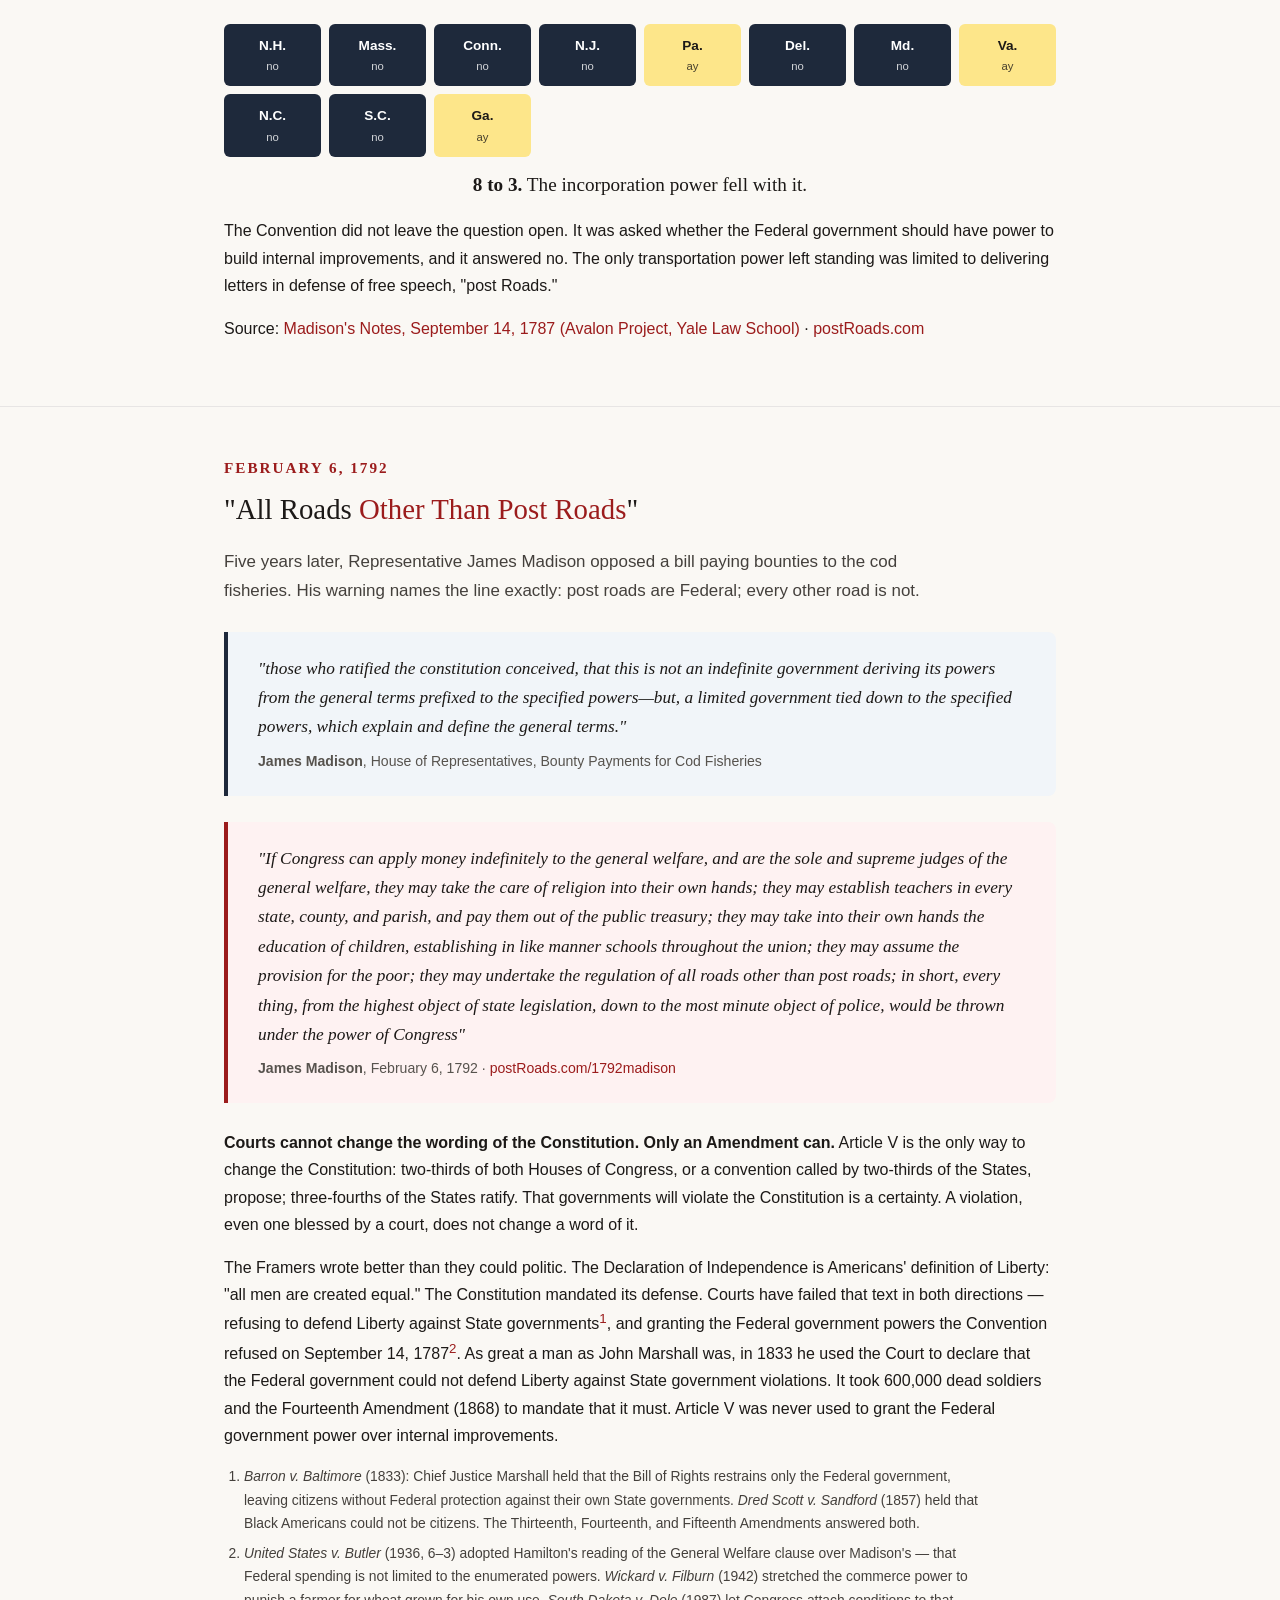
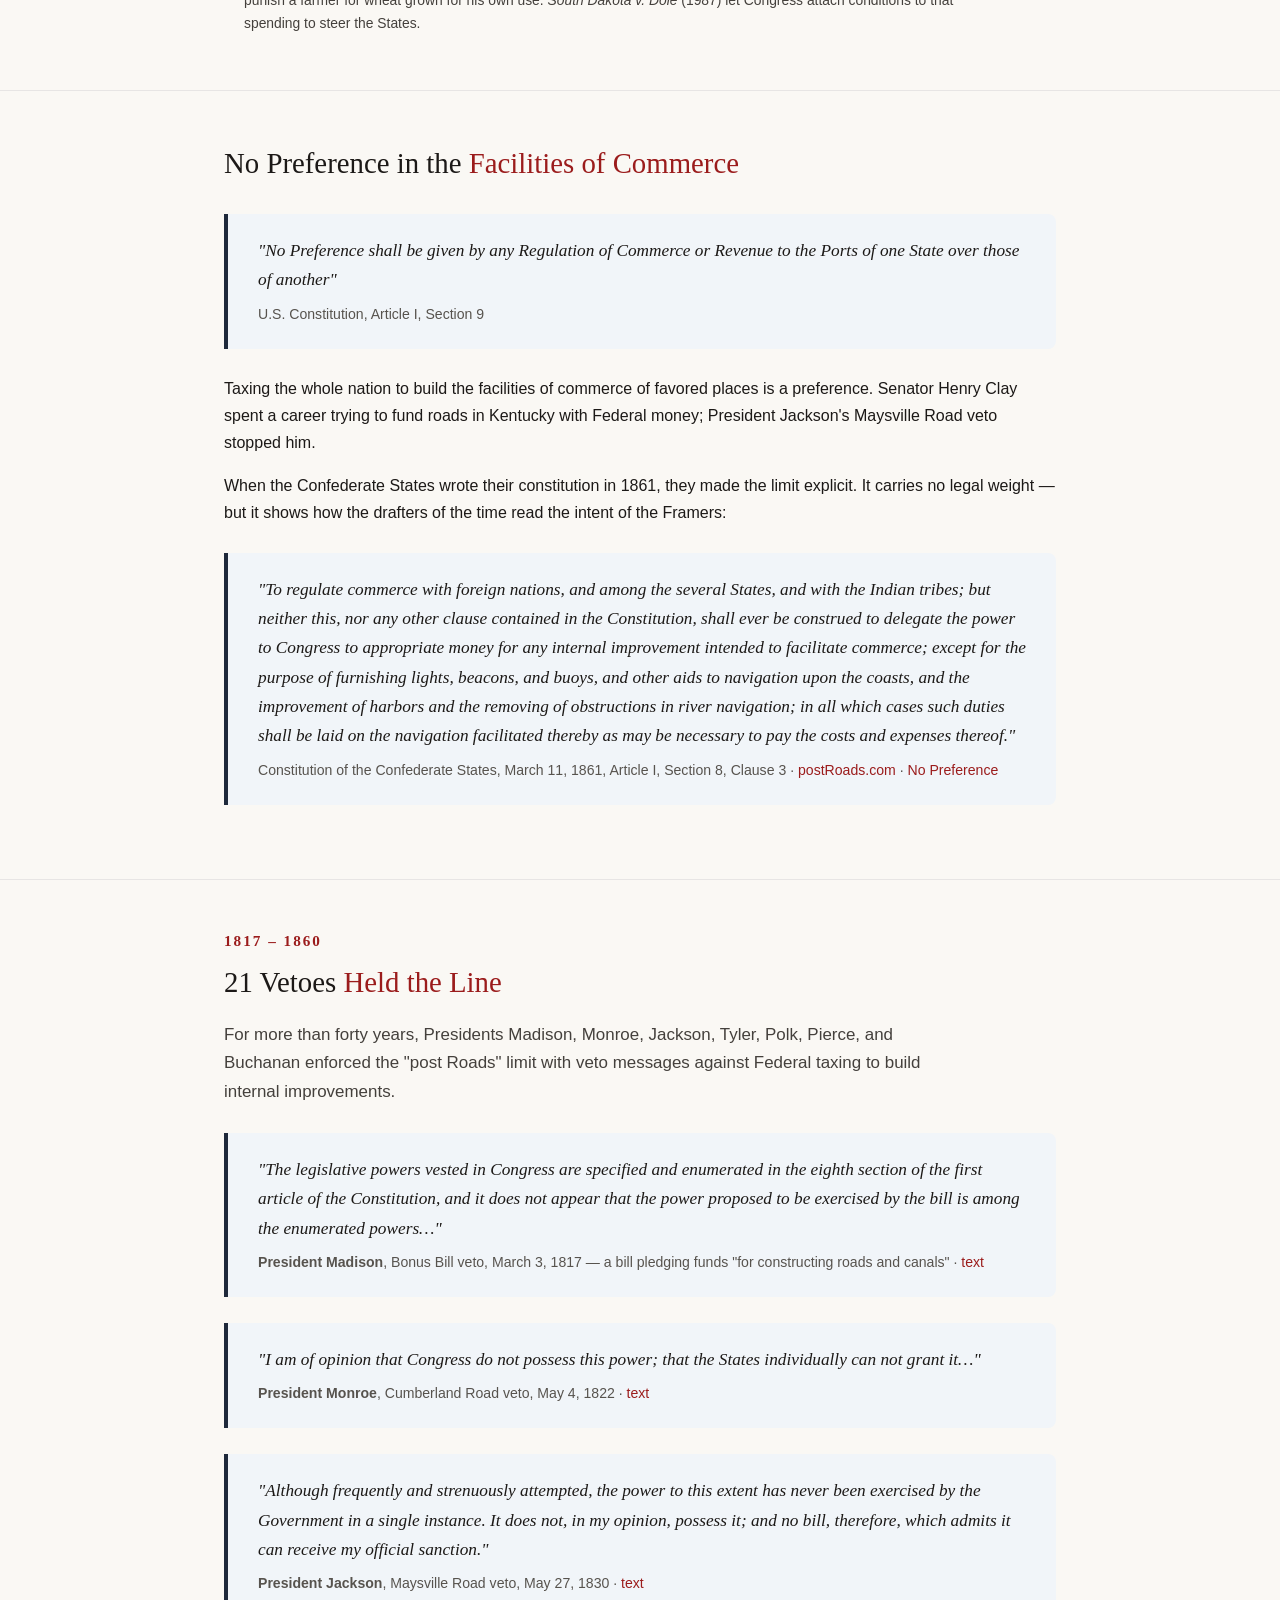
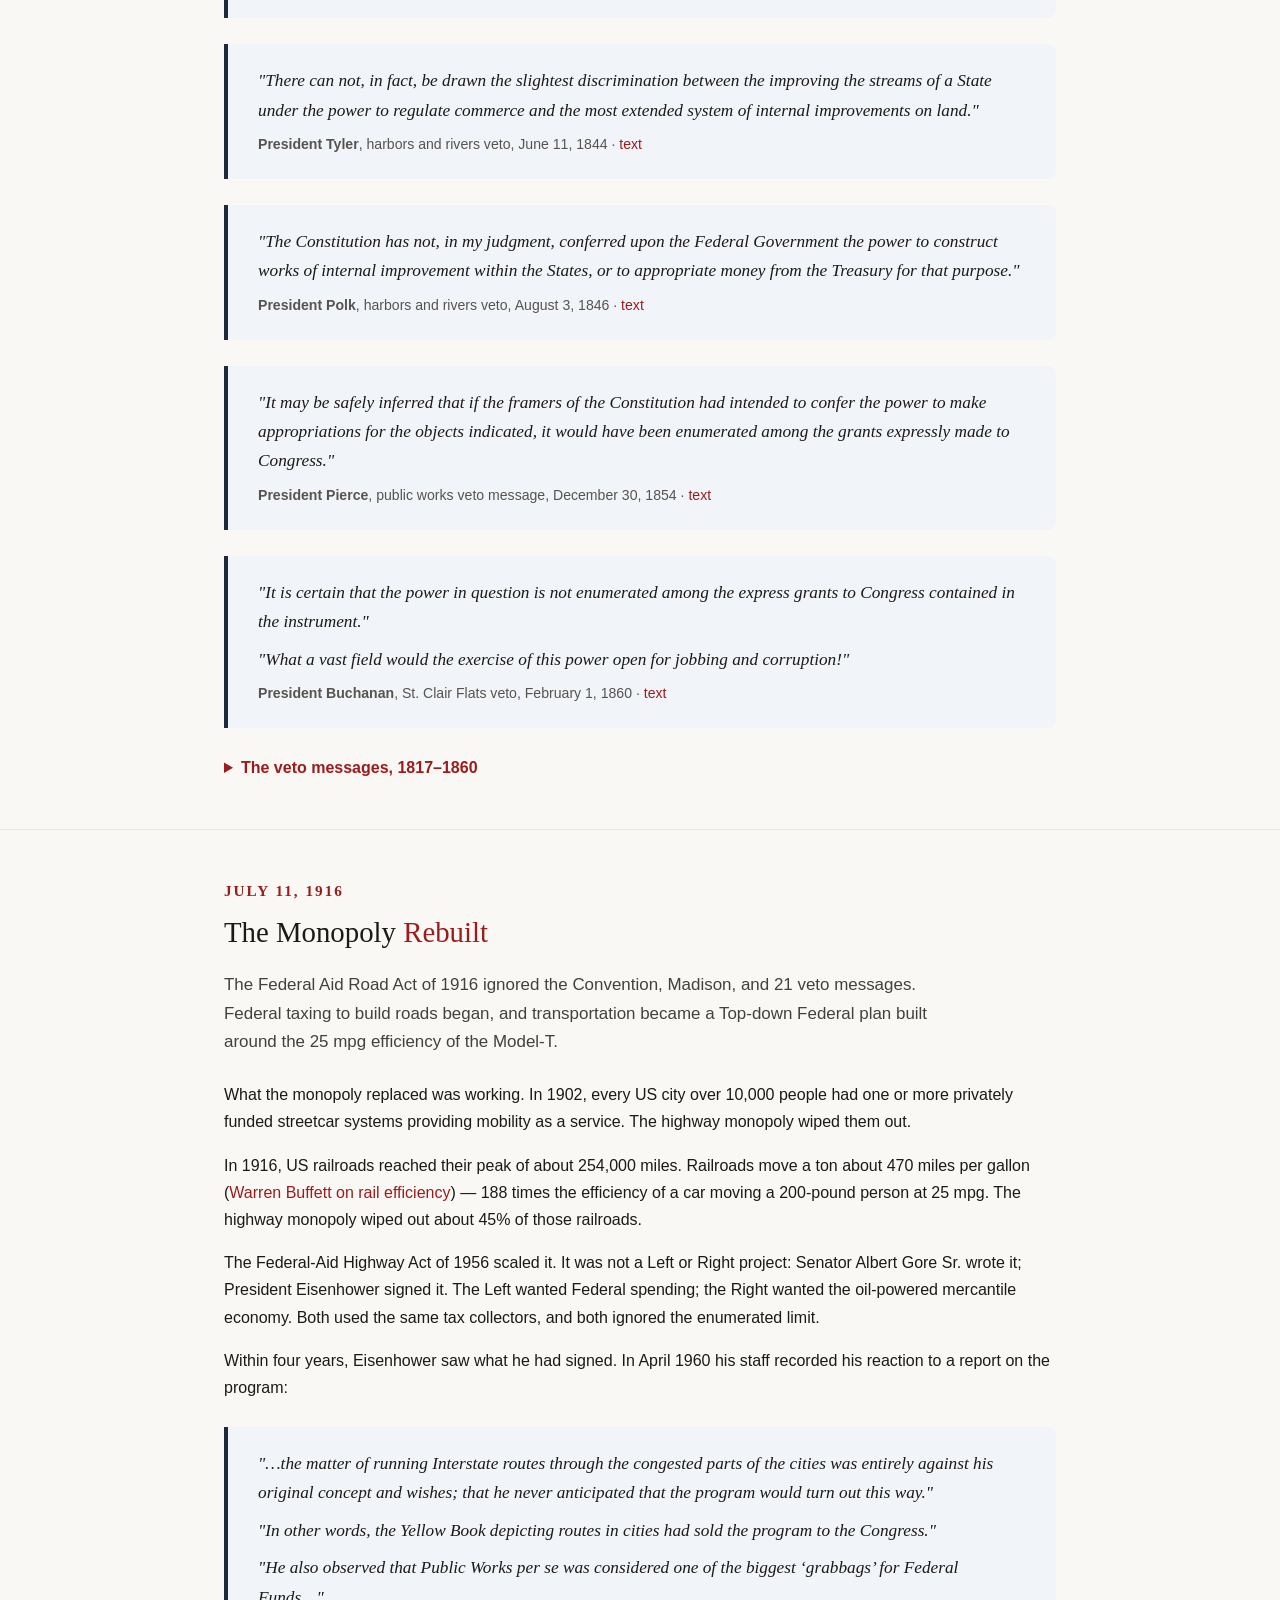
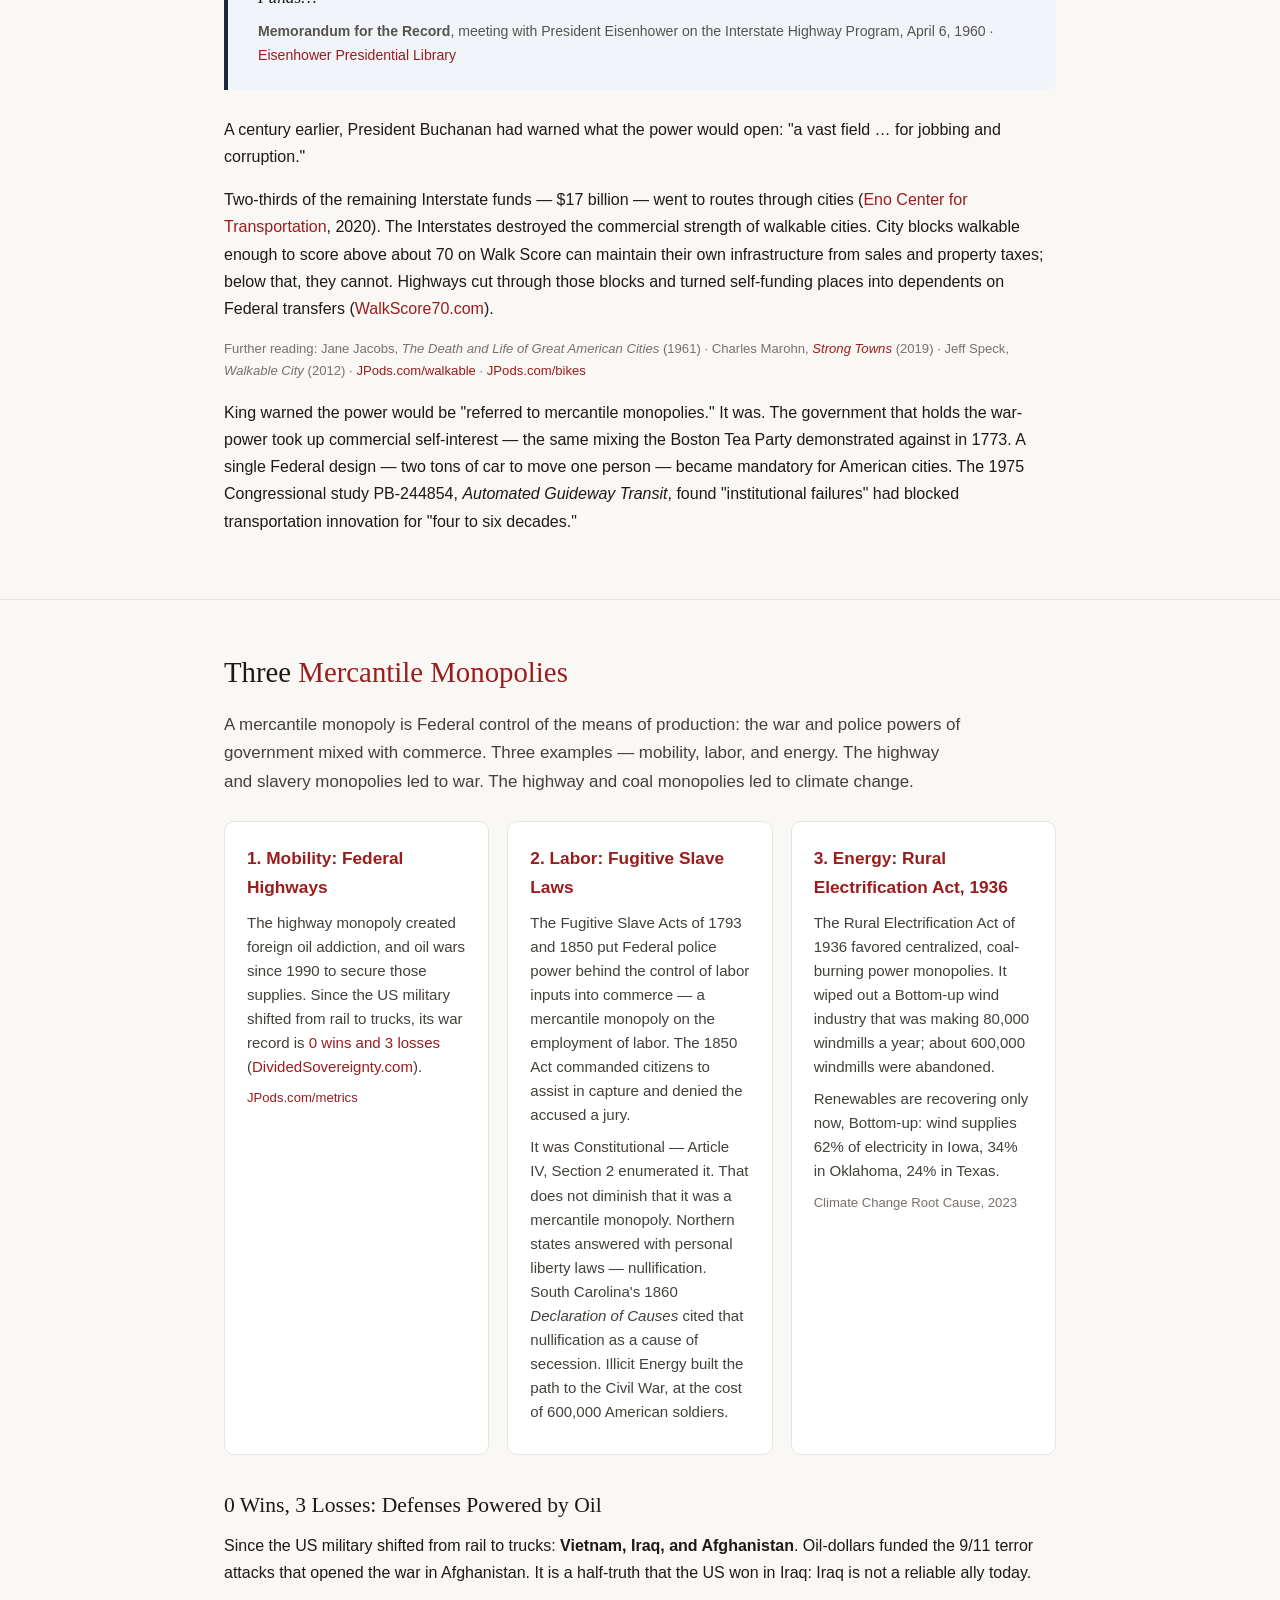
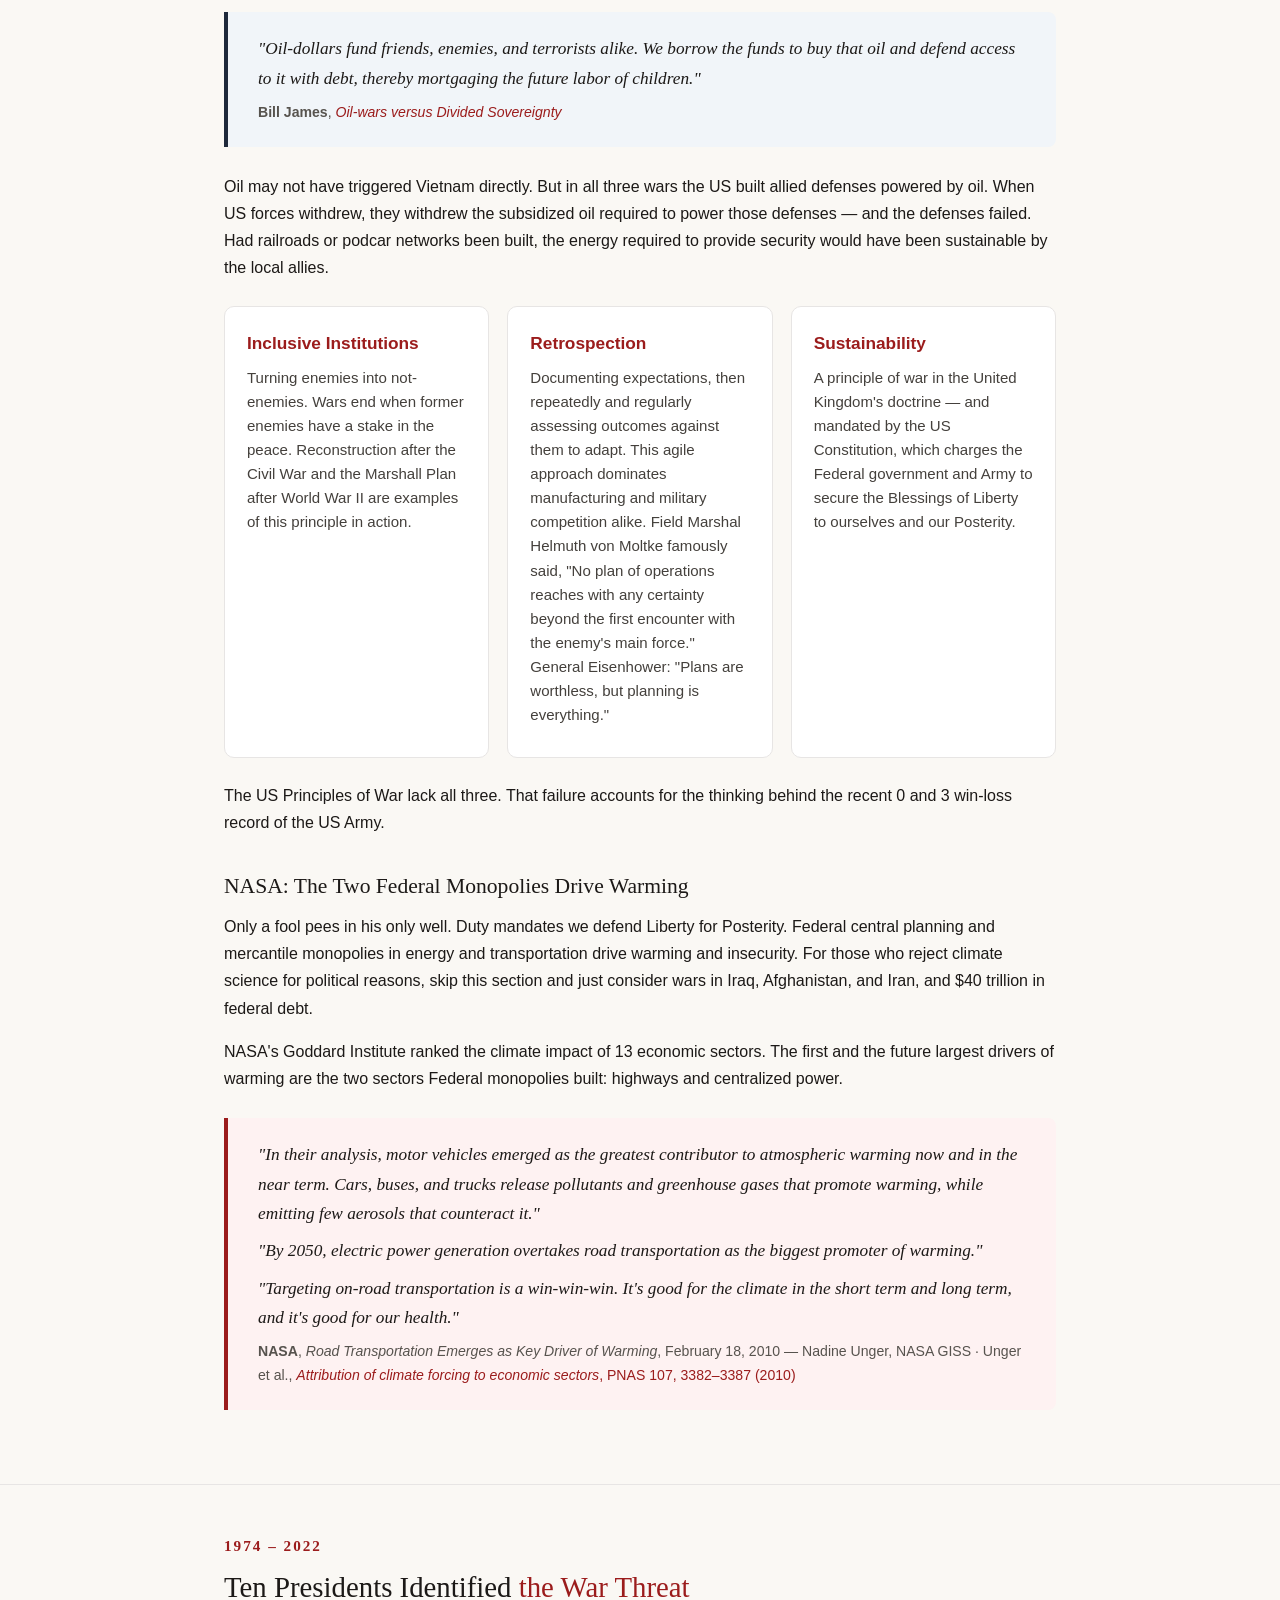
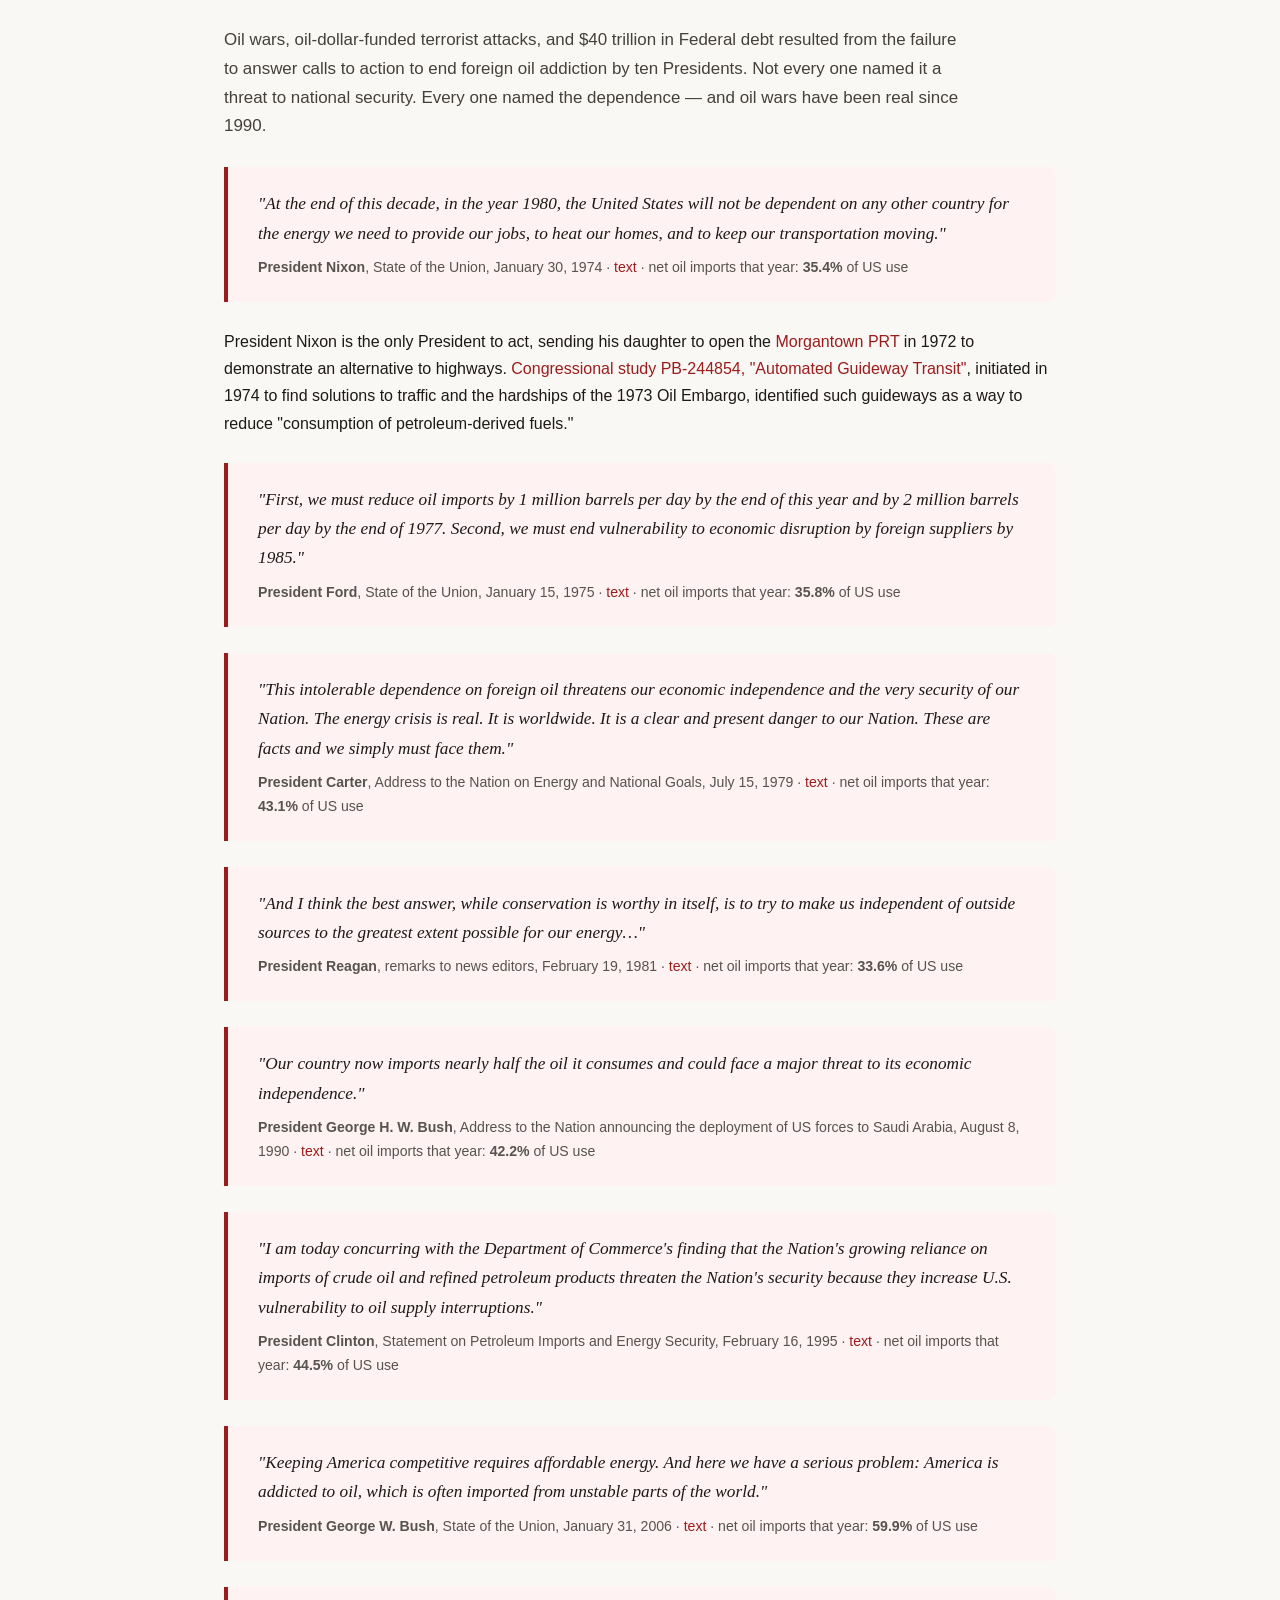
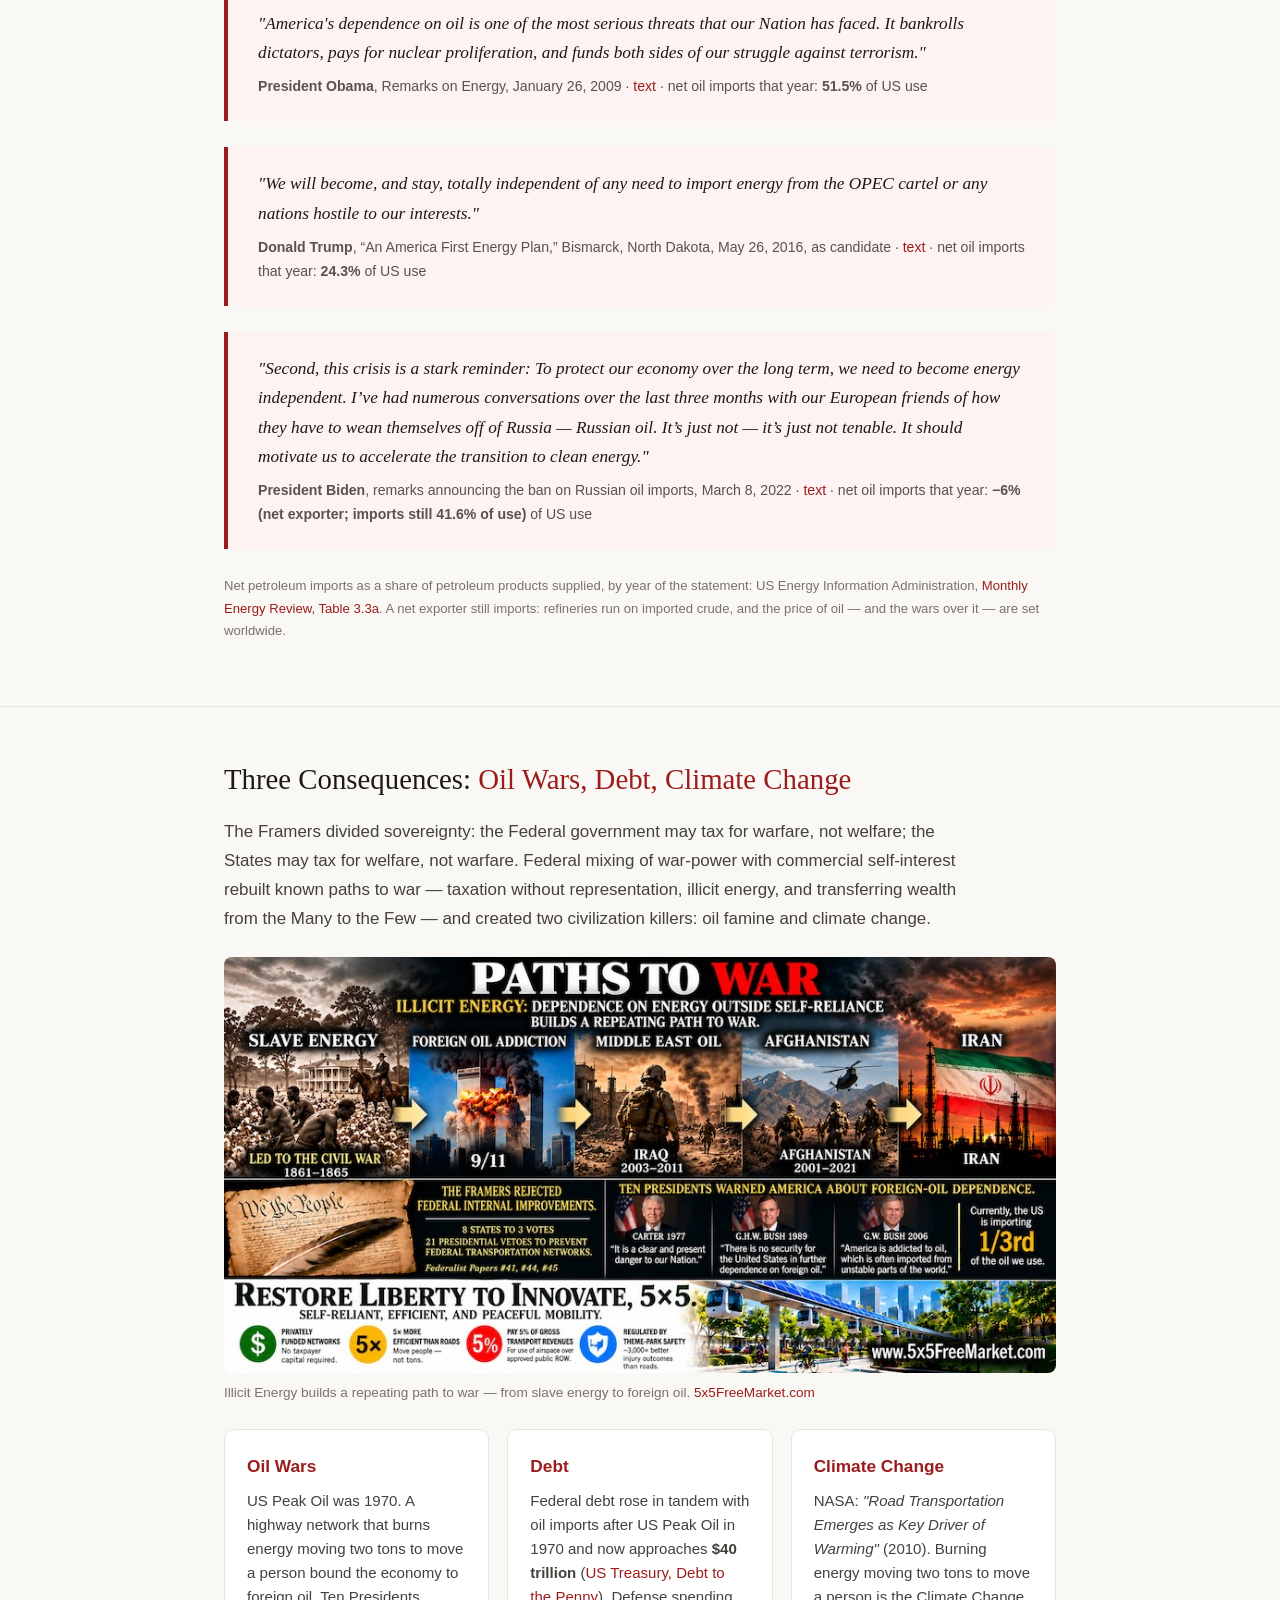
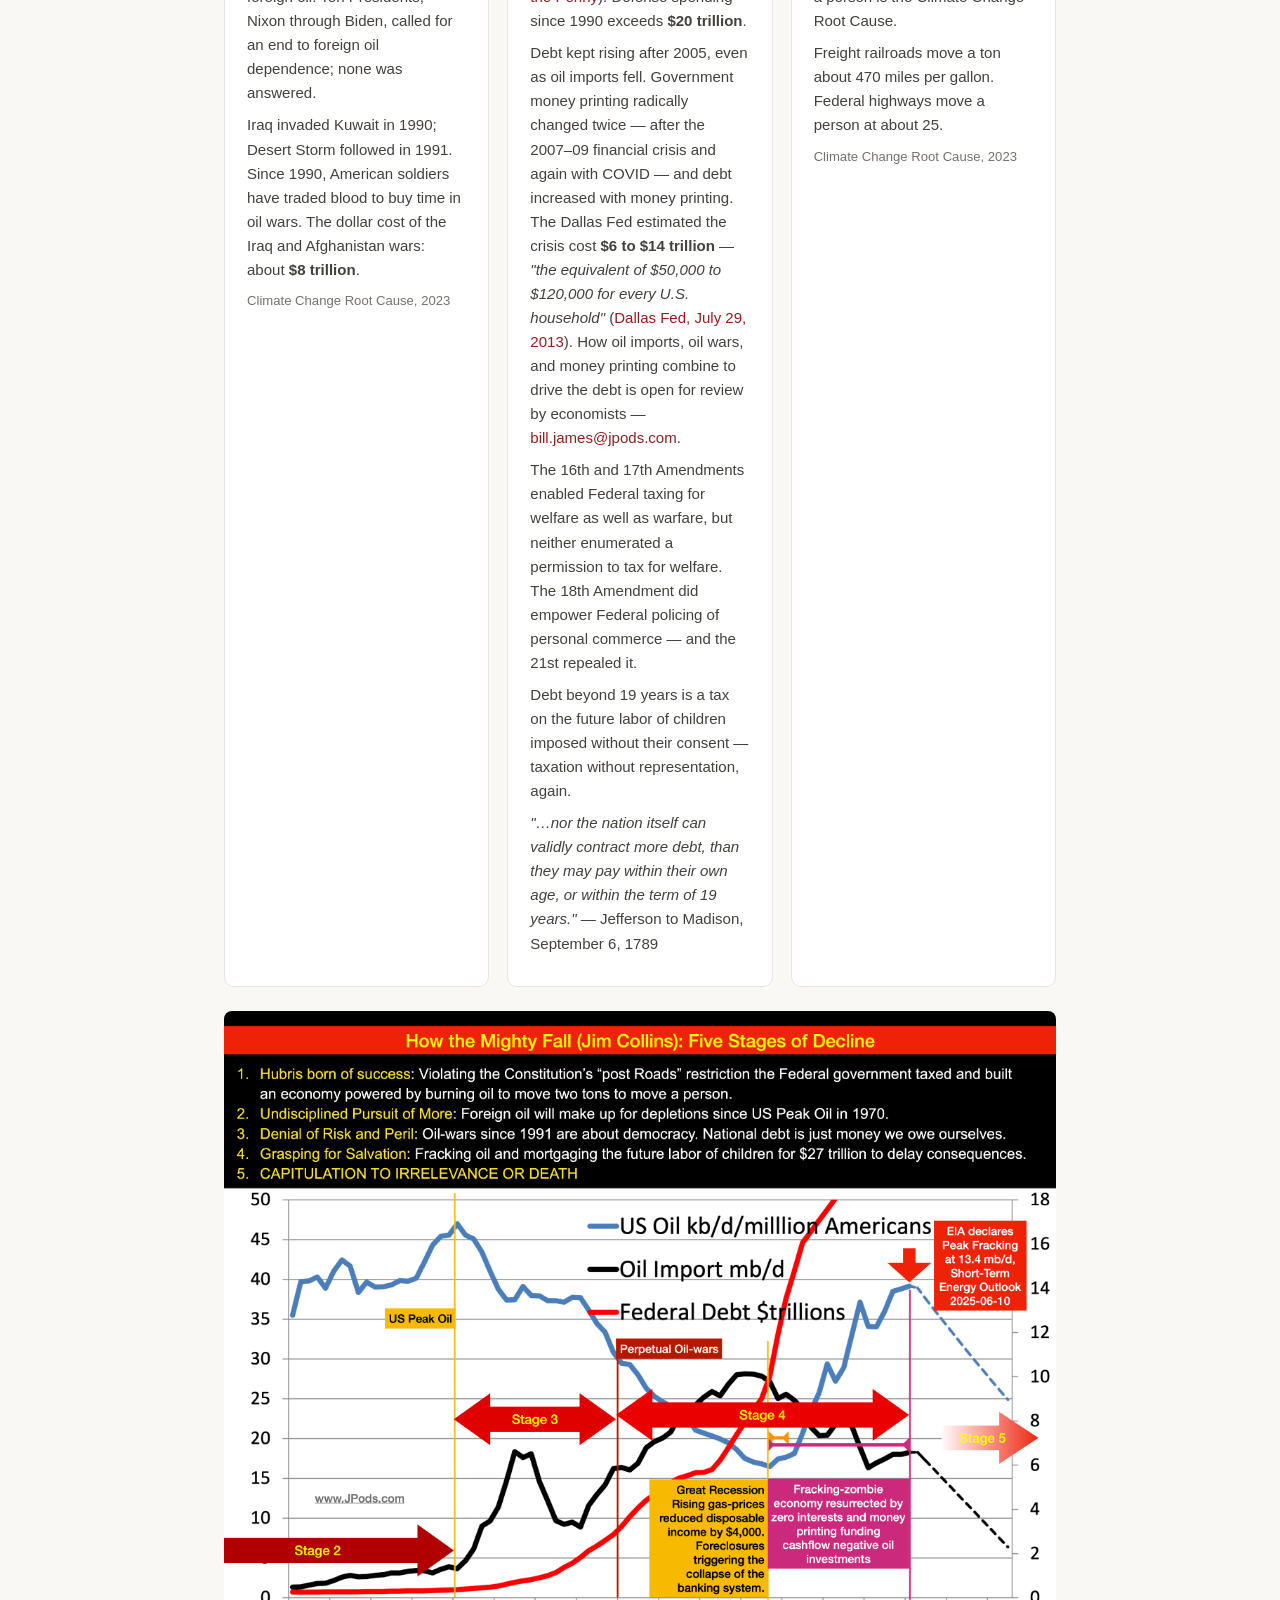
==== commit 2c39e0b3: "10 Presidents: Nixon acted (Morgantown PRT, 1972); PB-244854 initiated 1974 for the Oil Embargo Co-A" ====
--- a/index.html
+++ b/index.html
@@ -327,6 +327,7 @@
       <p>"At the end of this decade, in the year 1980, the United States will not be dependent on any other country for the energy we need to provide our jobs, to heat our homes, and to keep our transportation moving."</p>
       <div class="attr"><strong>President Nixon</strong>, State of the Union, January 30, 1974 &middot; <a href="https://www.presidency.ucsb.edu/node/256218" target="_blank">text</a> &middot; net oil imports that year: <strong>35.4%</strong> of US use</div>
     </div>
+    <p>President Nixon is the only President to act, sending his daughter to open the <a href="https://library.jpods.com/Morgantown/" target="_blank">Morgantown PRT</a> in 1972 to demonstrate an alternative to highways. <a href="https://library.jpods.com/congressionalstudy/" target="_blank">Congressional study PB-244854, "Automated Guideway Transit"</a>, initiated in 1974 to find solutions to traffic and the hardships of the 1973 Oil Embargo, identified such guideways as a way to reduce "consumption of petroleum-derived fuels."</p>
     <div class="quote-block">
       <p>"First, we must reduce oil imports by 1 million barrels per day by the end of this year and by 2 million barrels per day by the end of 1977. Second, we must end vulnerability to economic disruption by foreign suppliers by 1985."</p>
       <div class="attr"><strong>President Ford</strong>, State of the Union, January 15, 1975 &middot; <a href="https://www.presidency.ucsb.edu/node/256753" target="_blank">text</a> &middot; net oil imports that year: <strong>35.8%</strong> of US use</div>
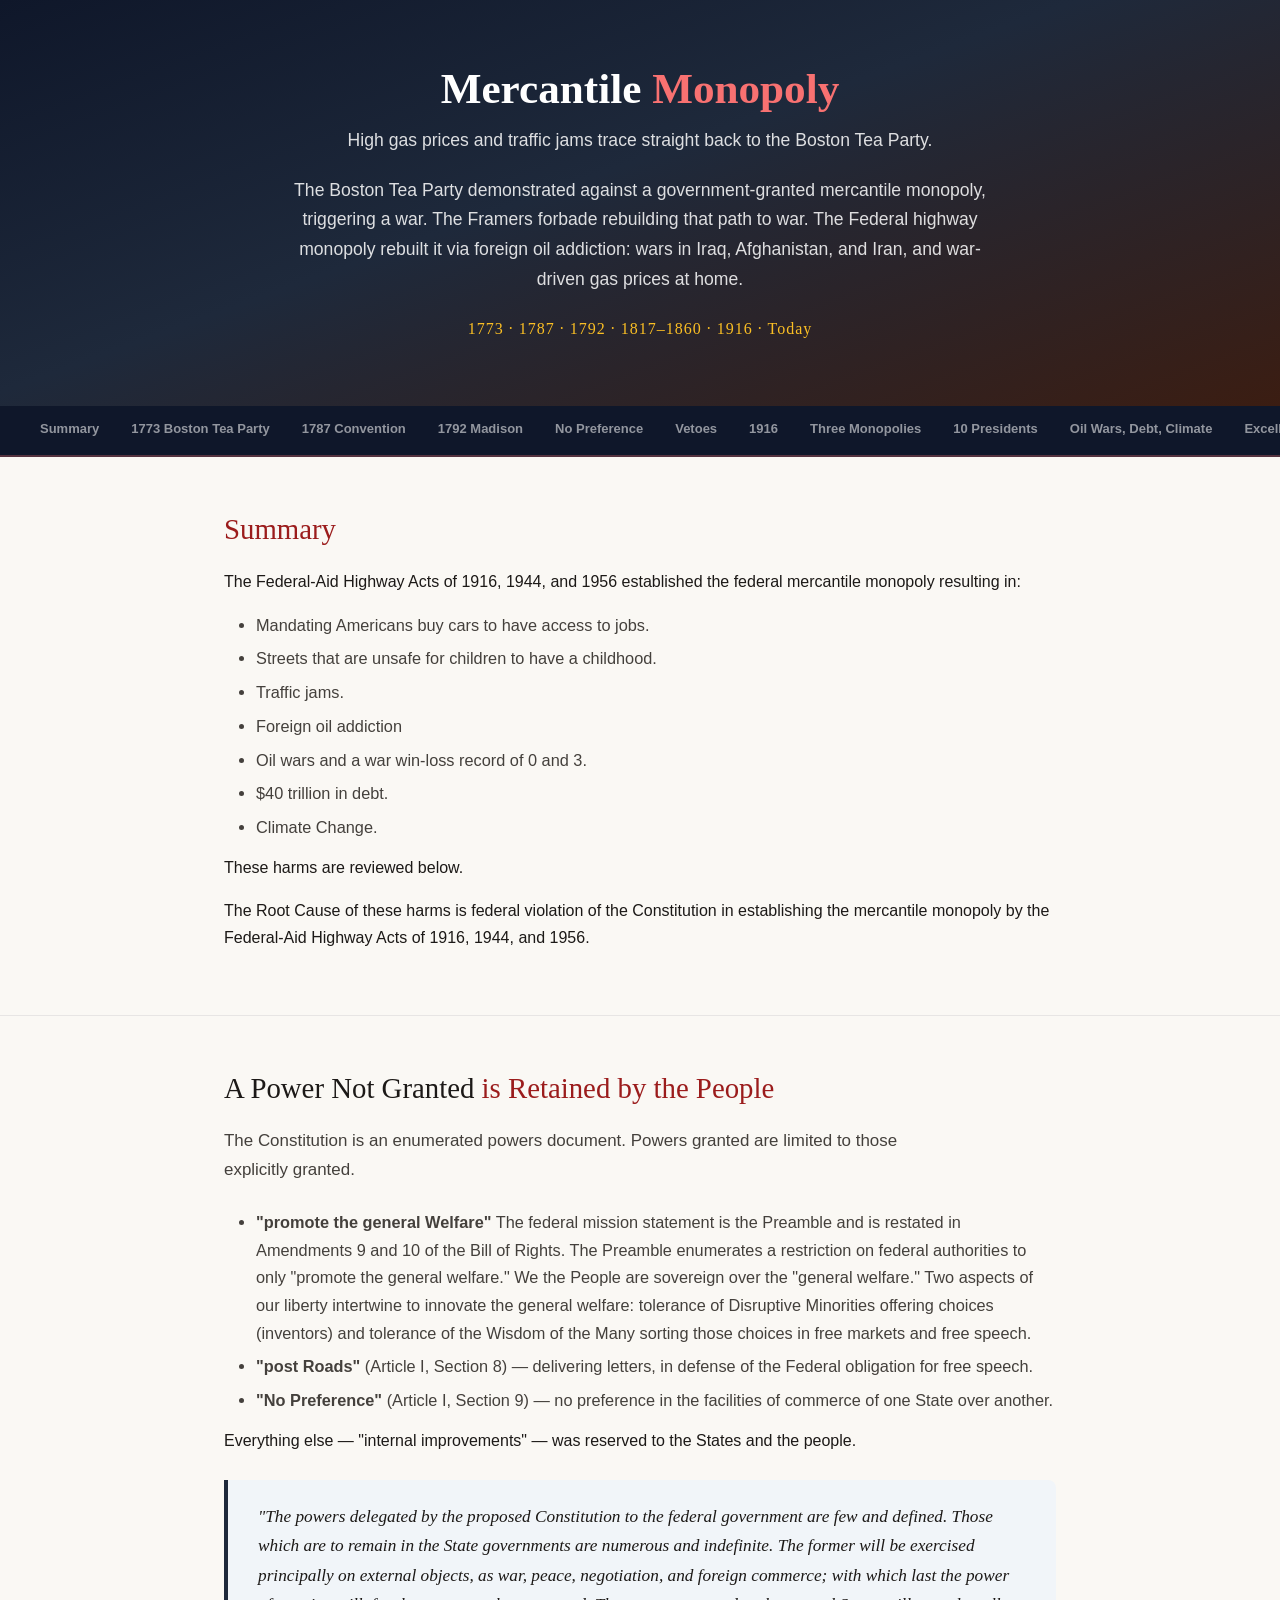
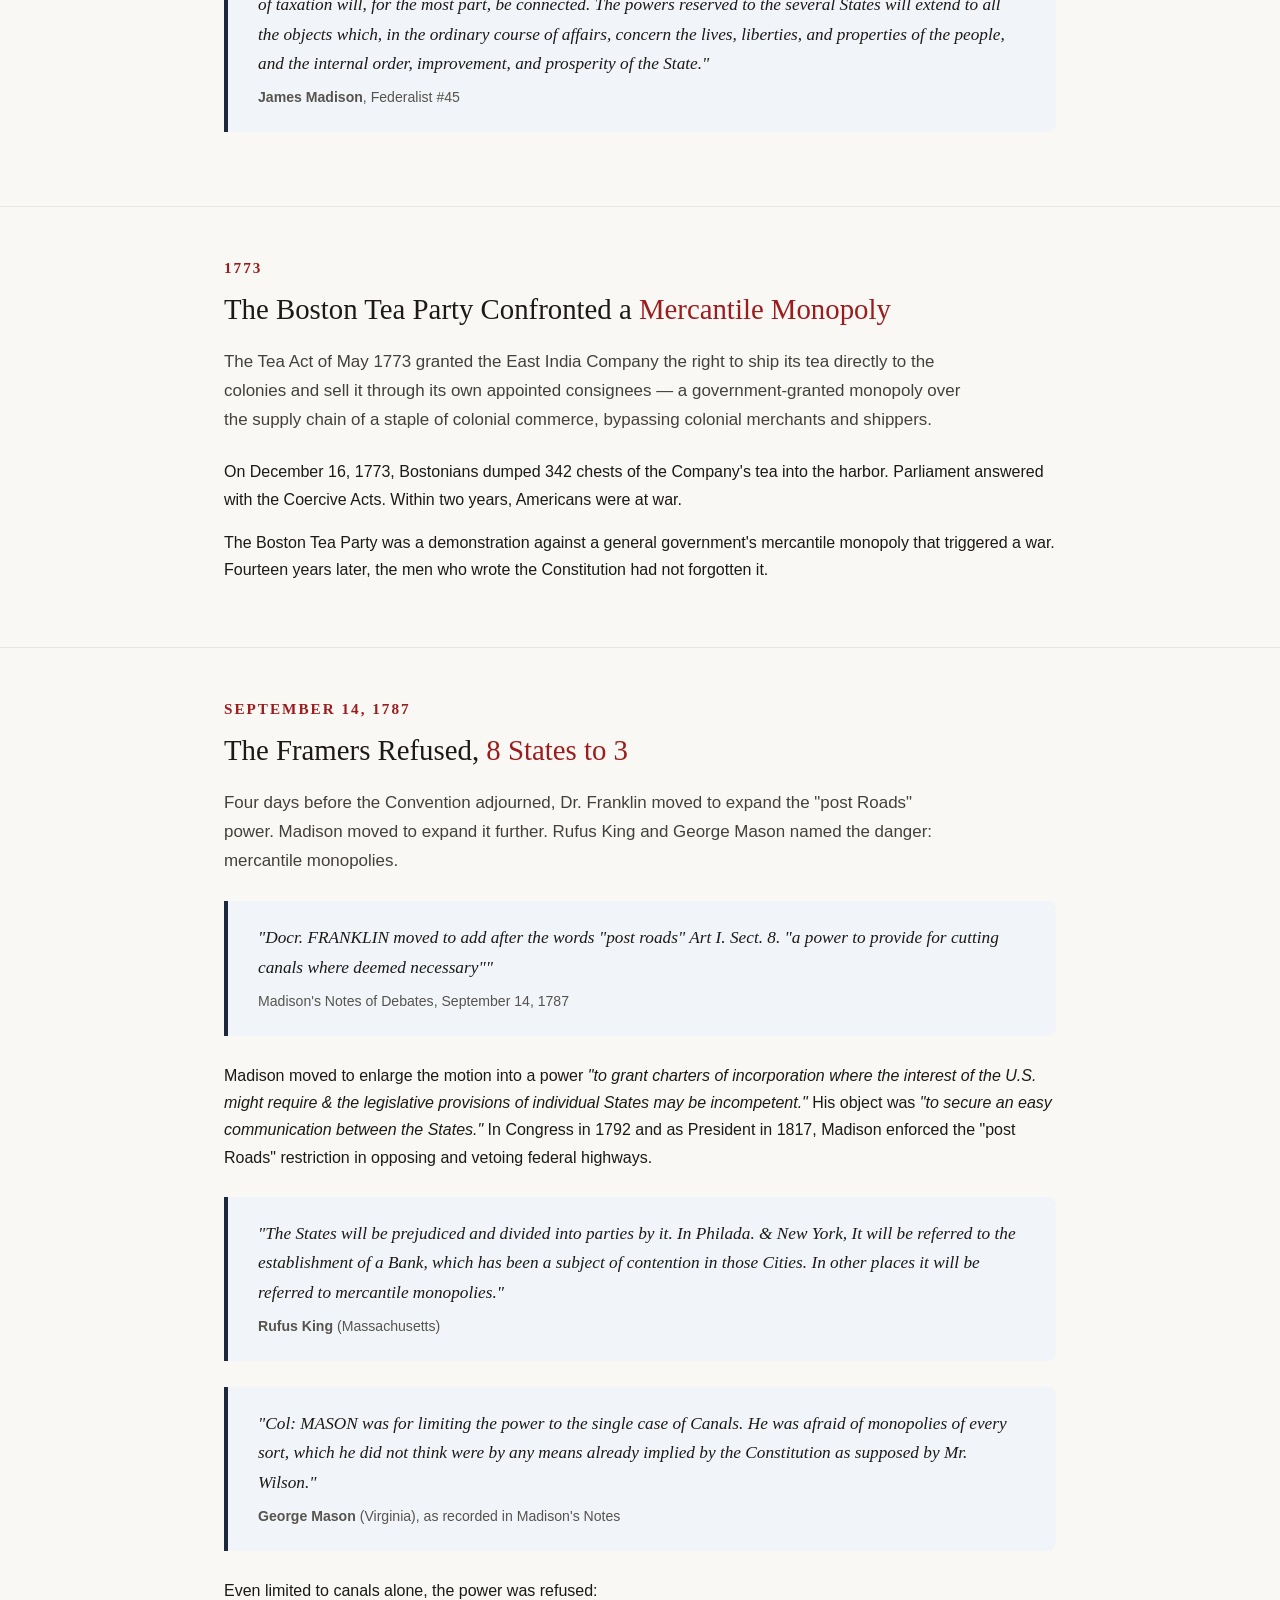
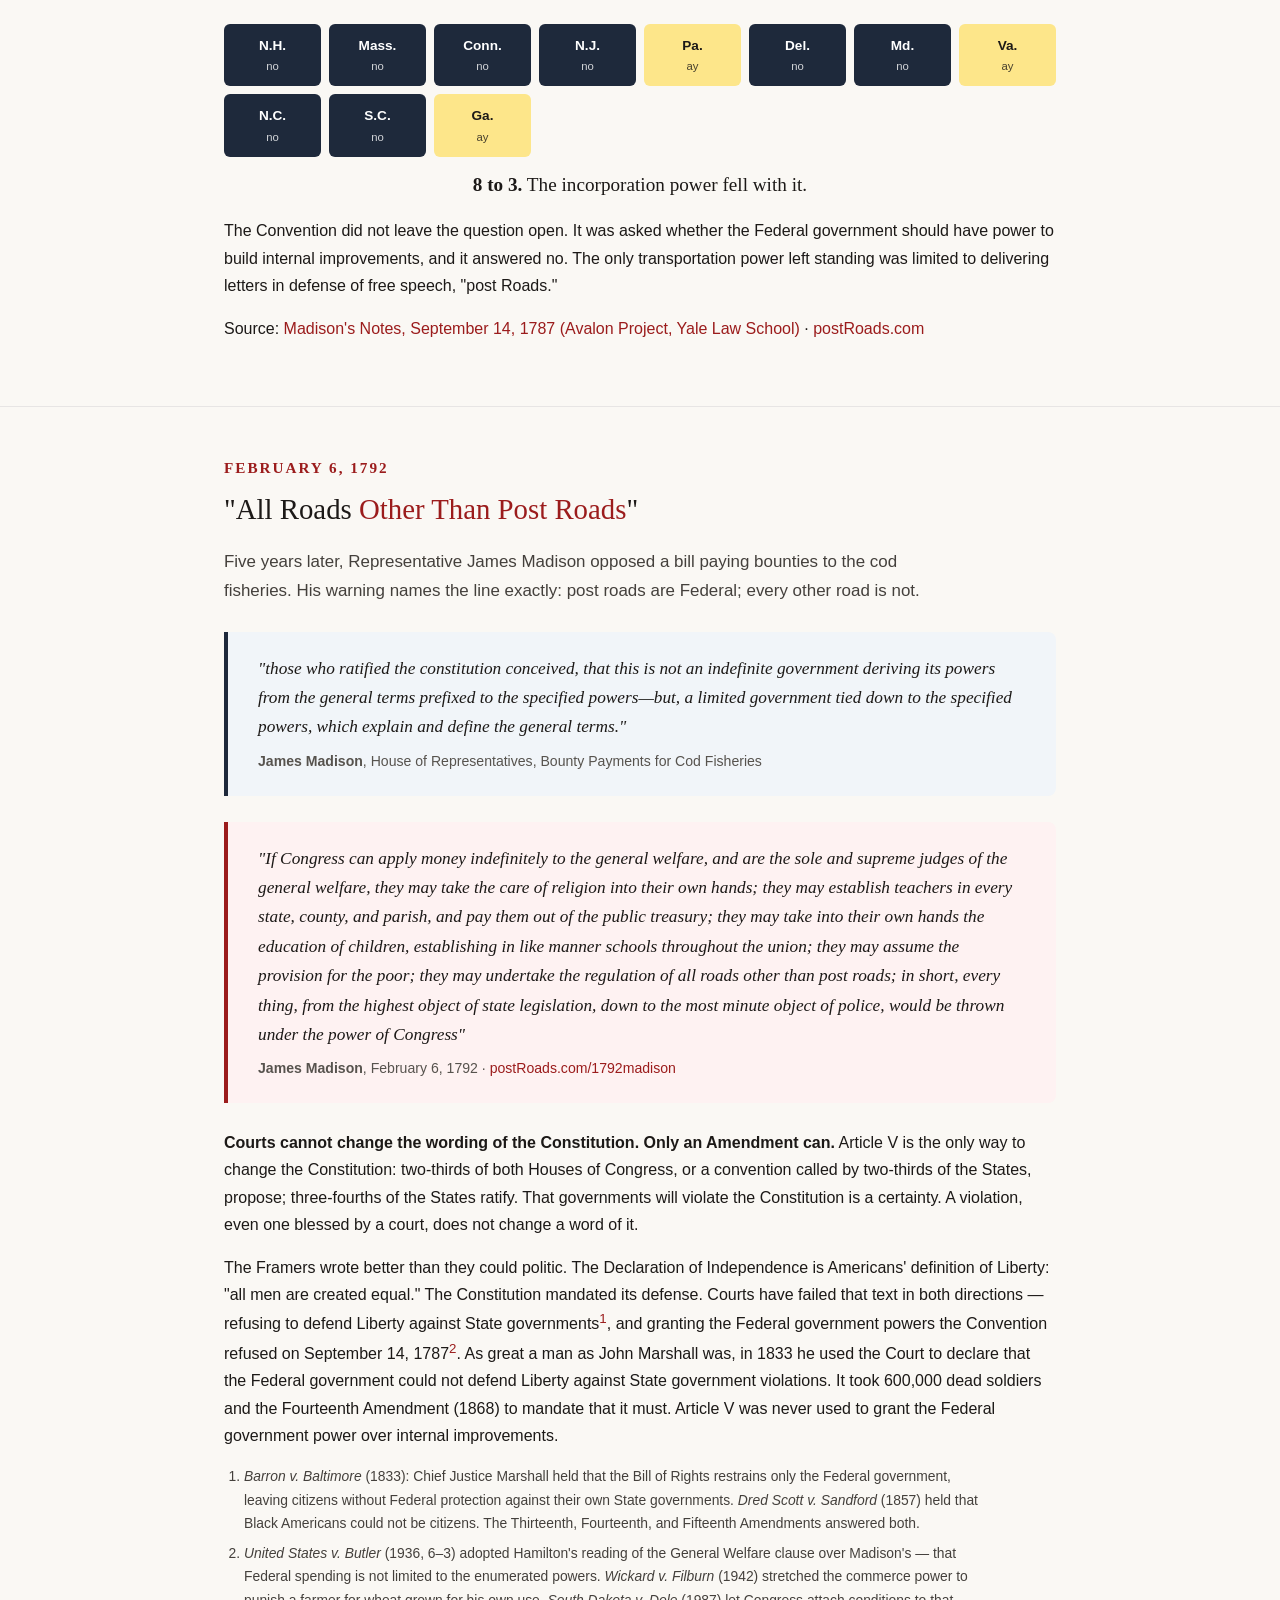
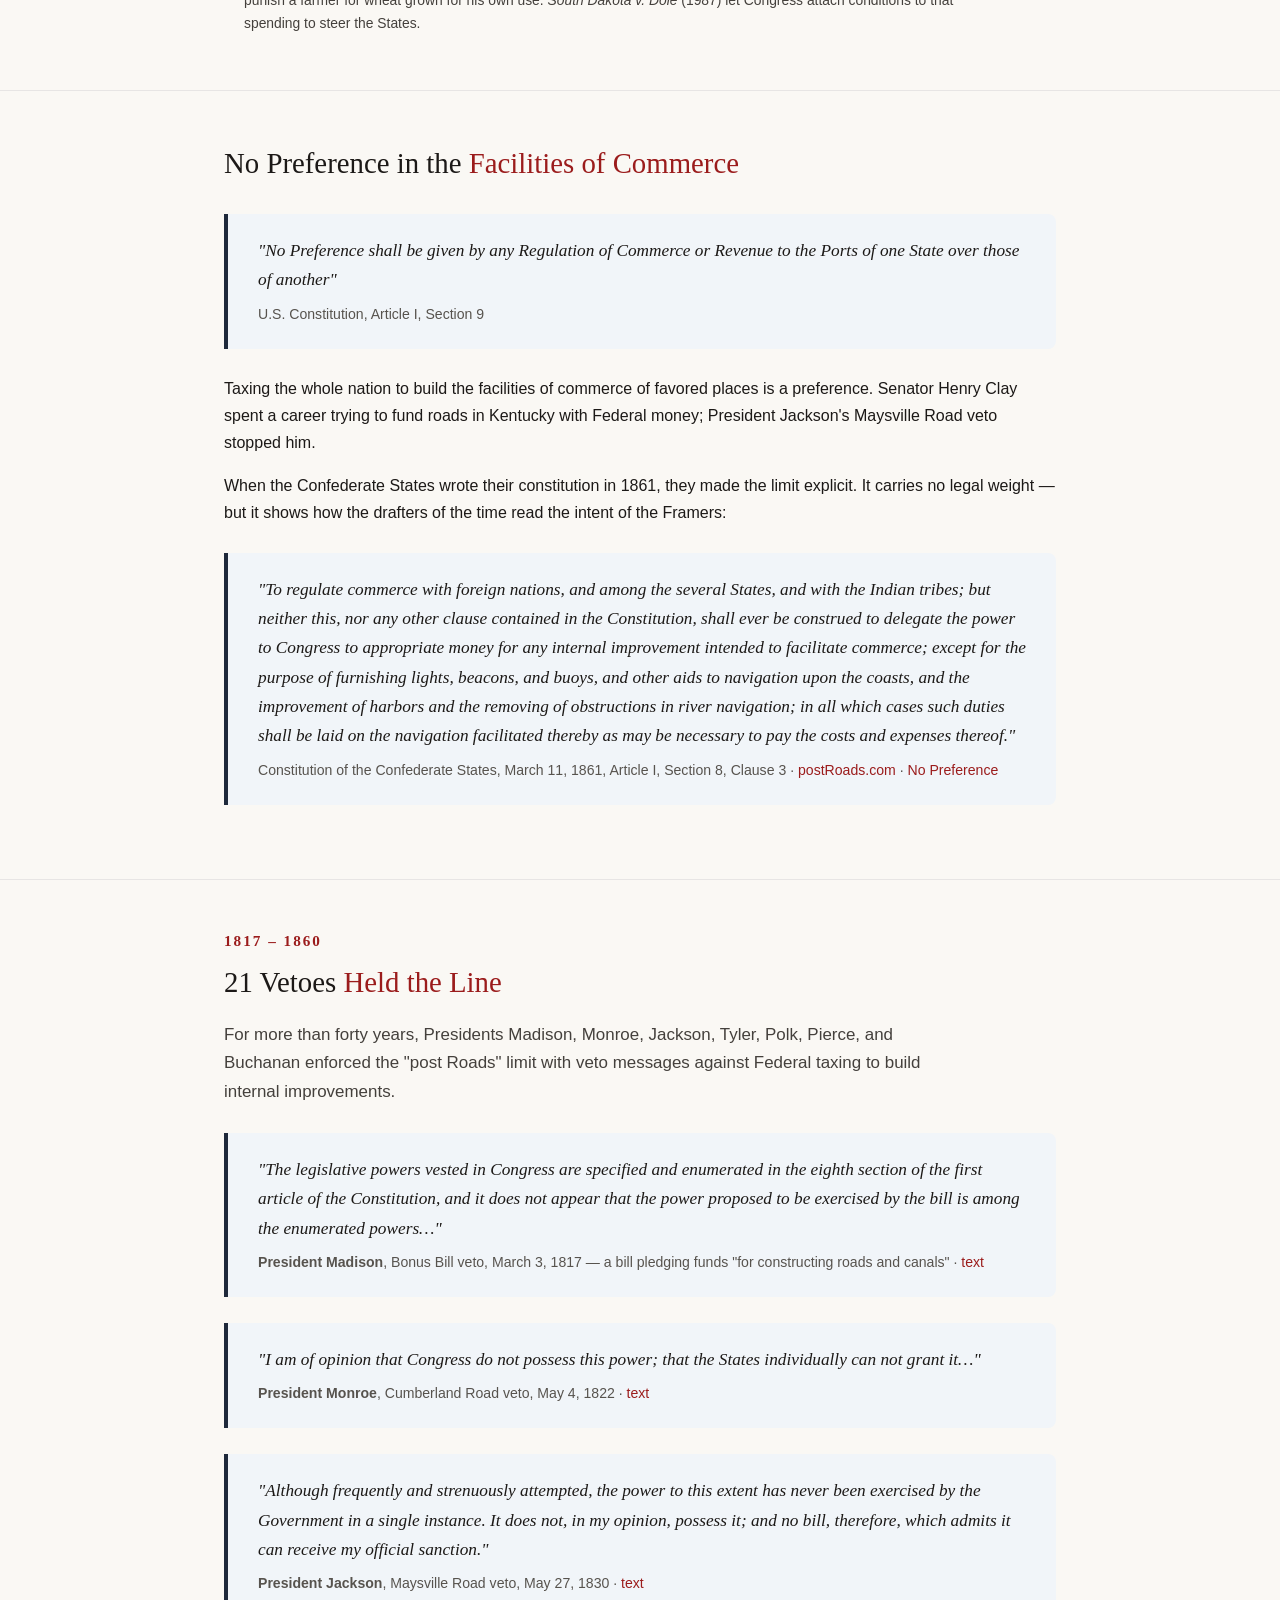
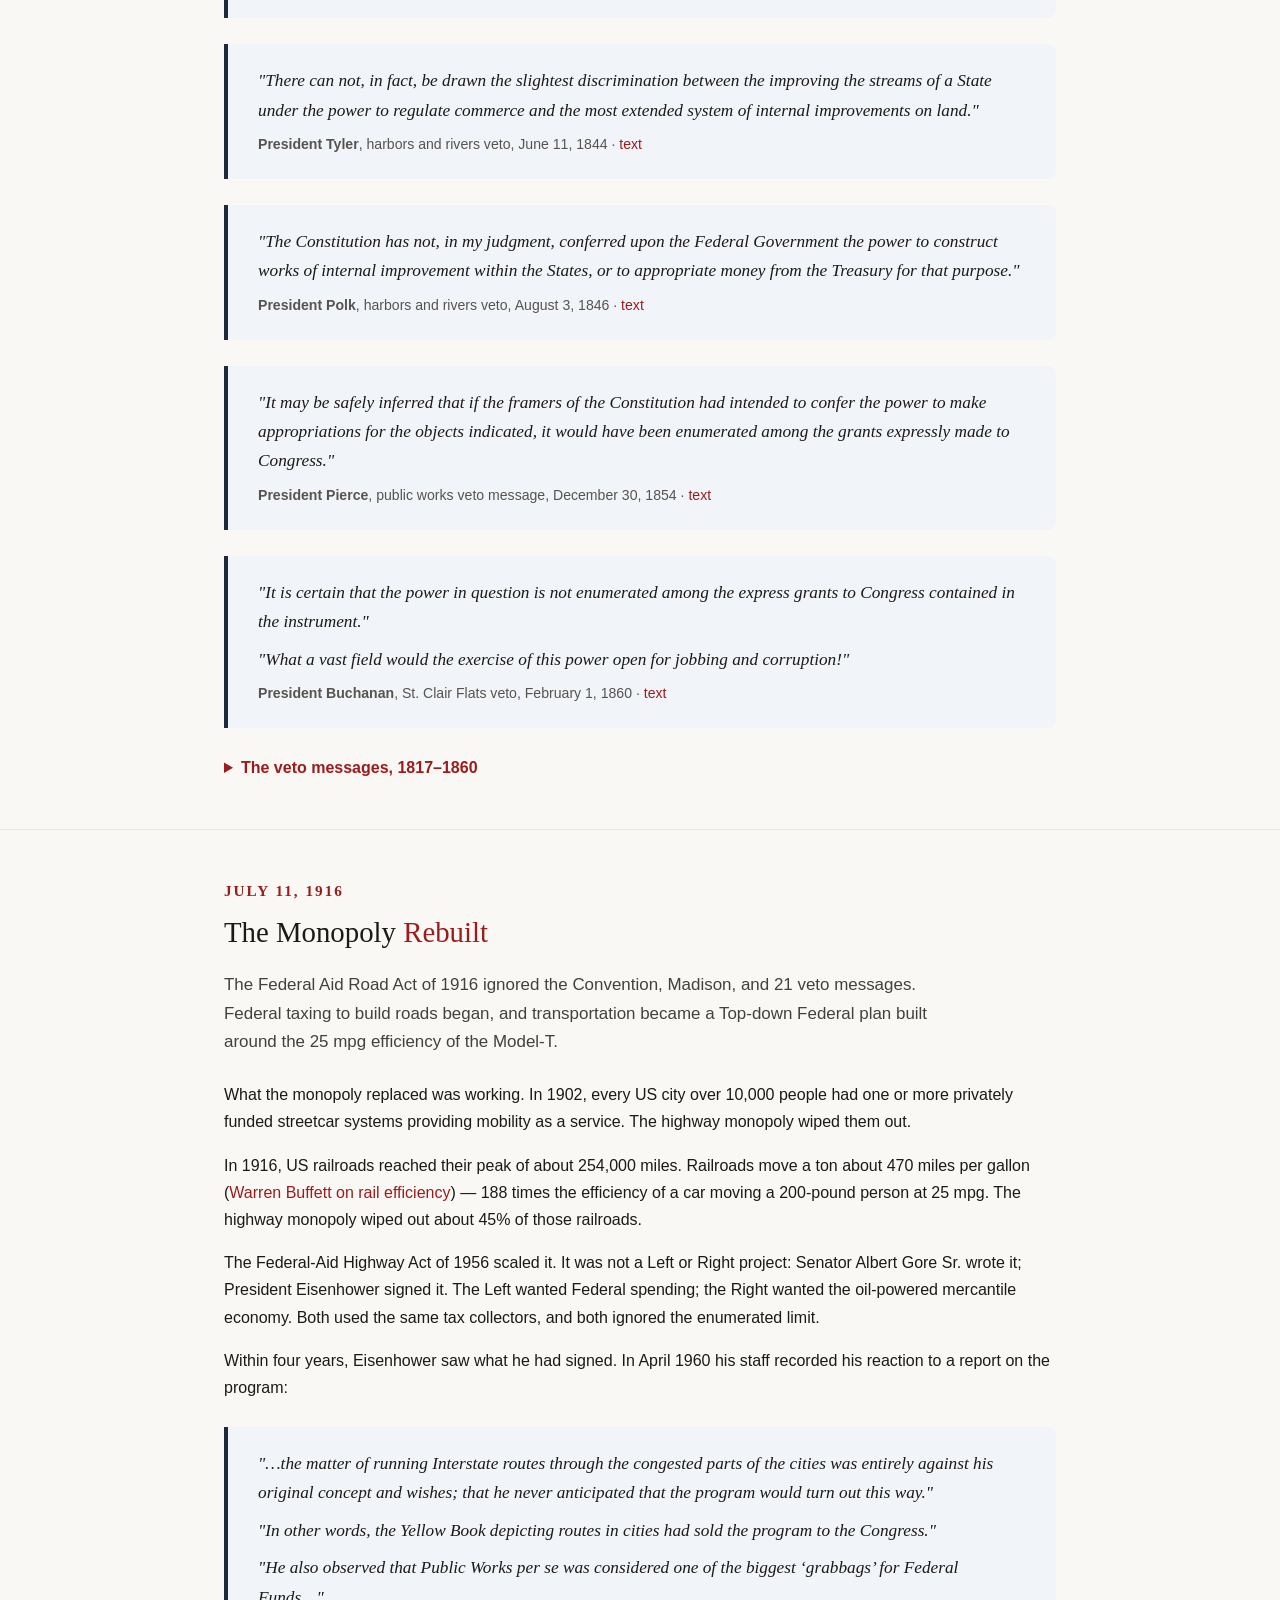
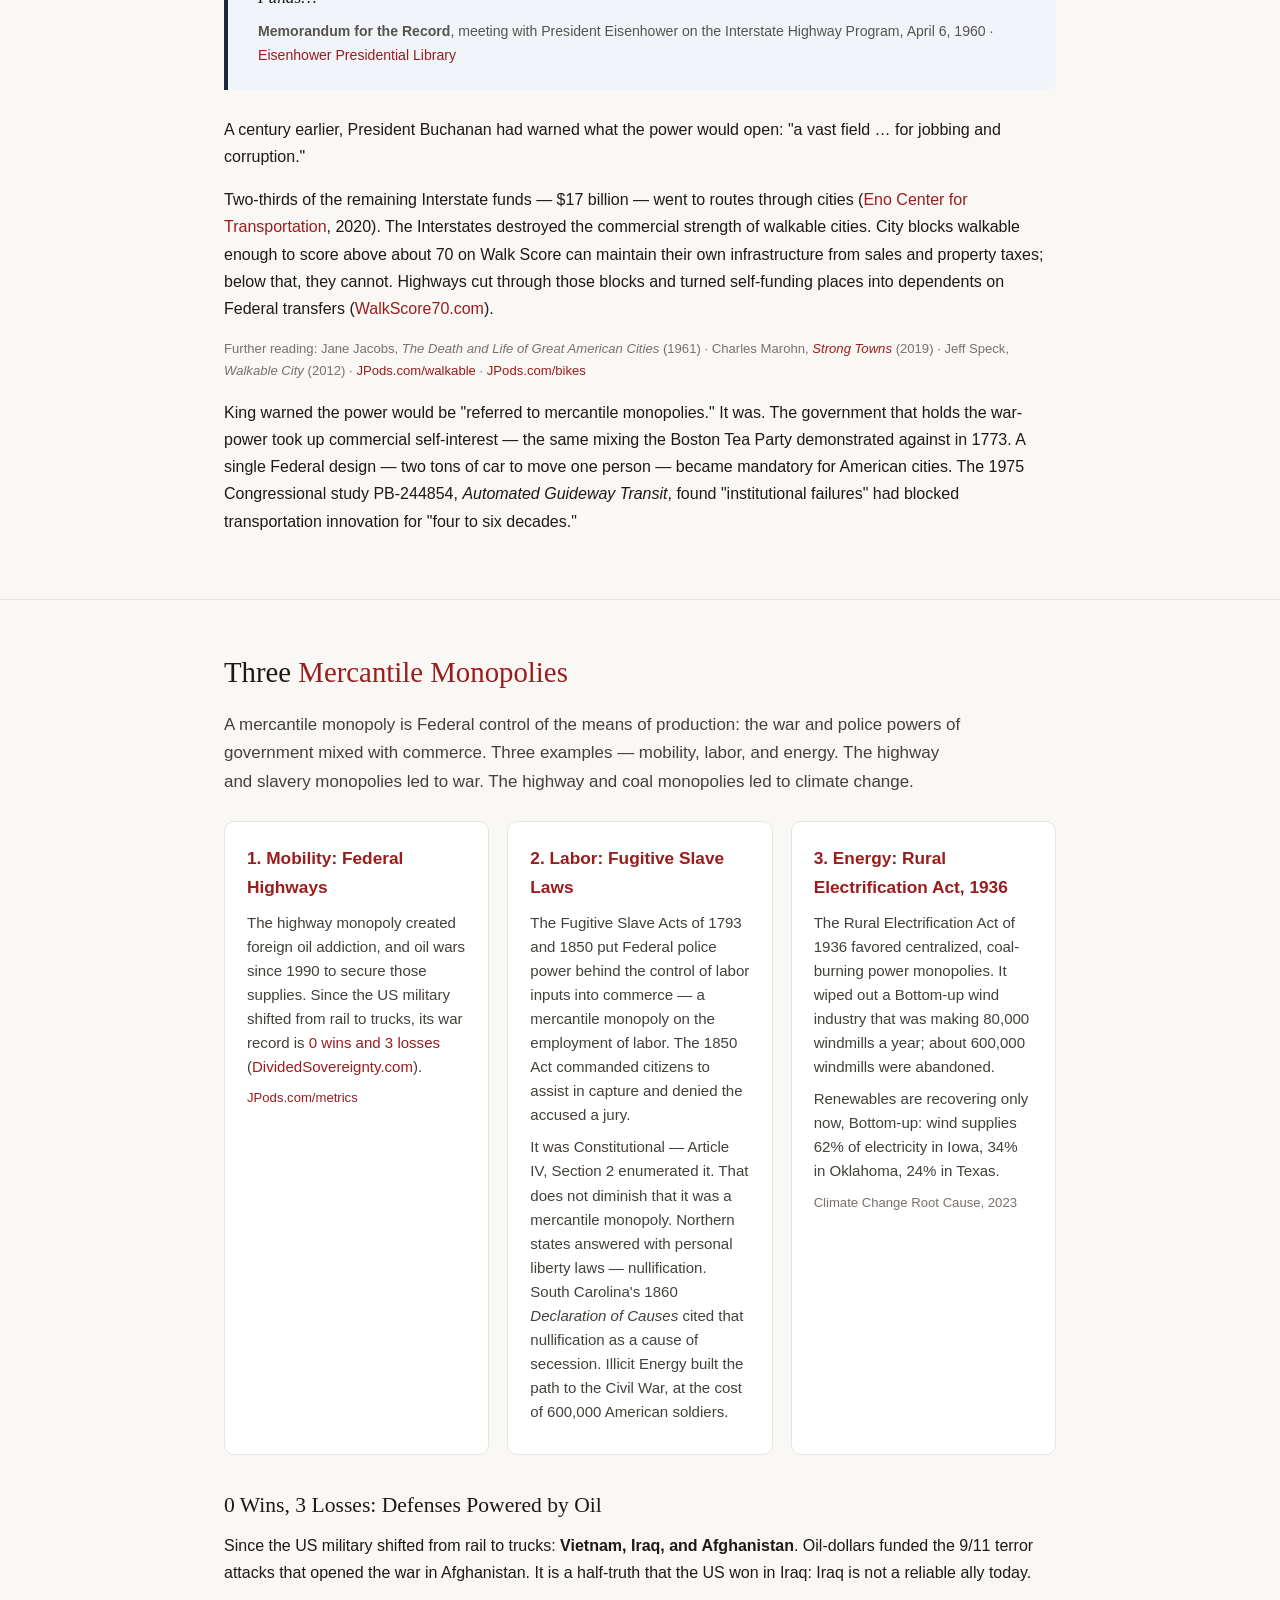
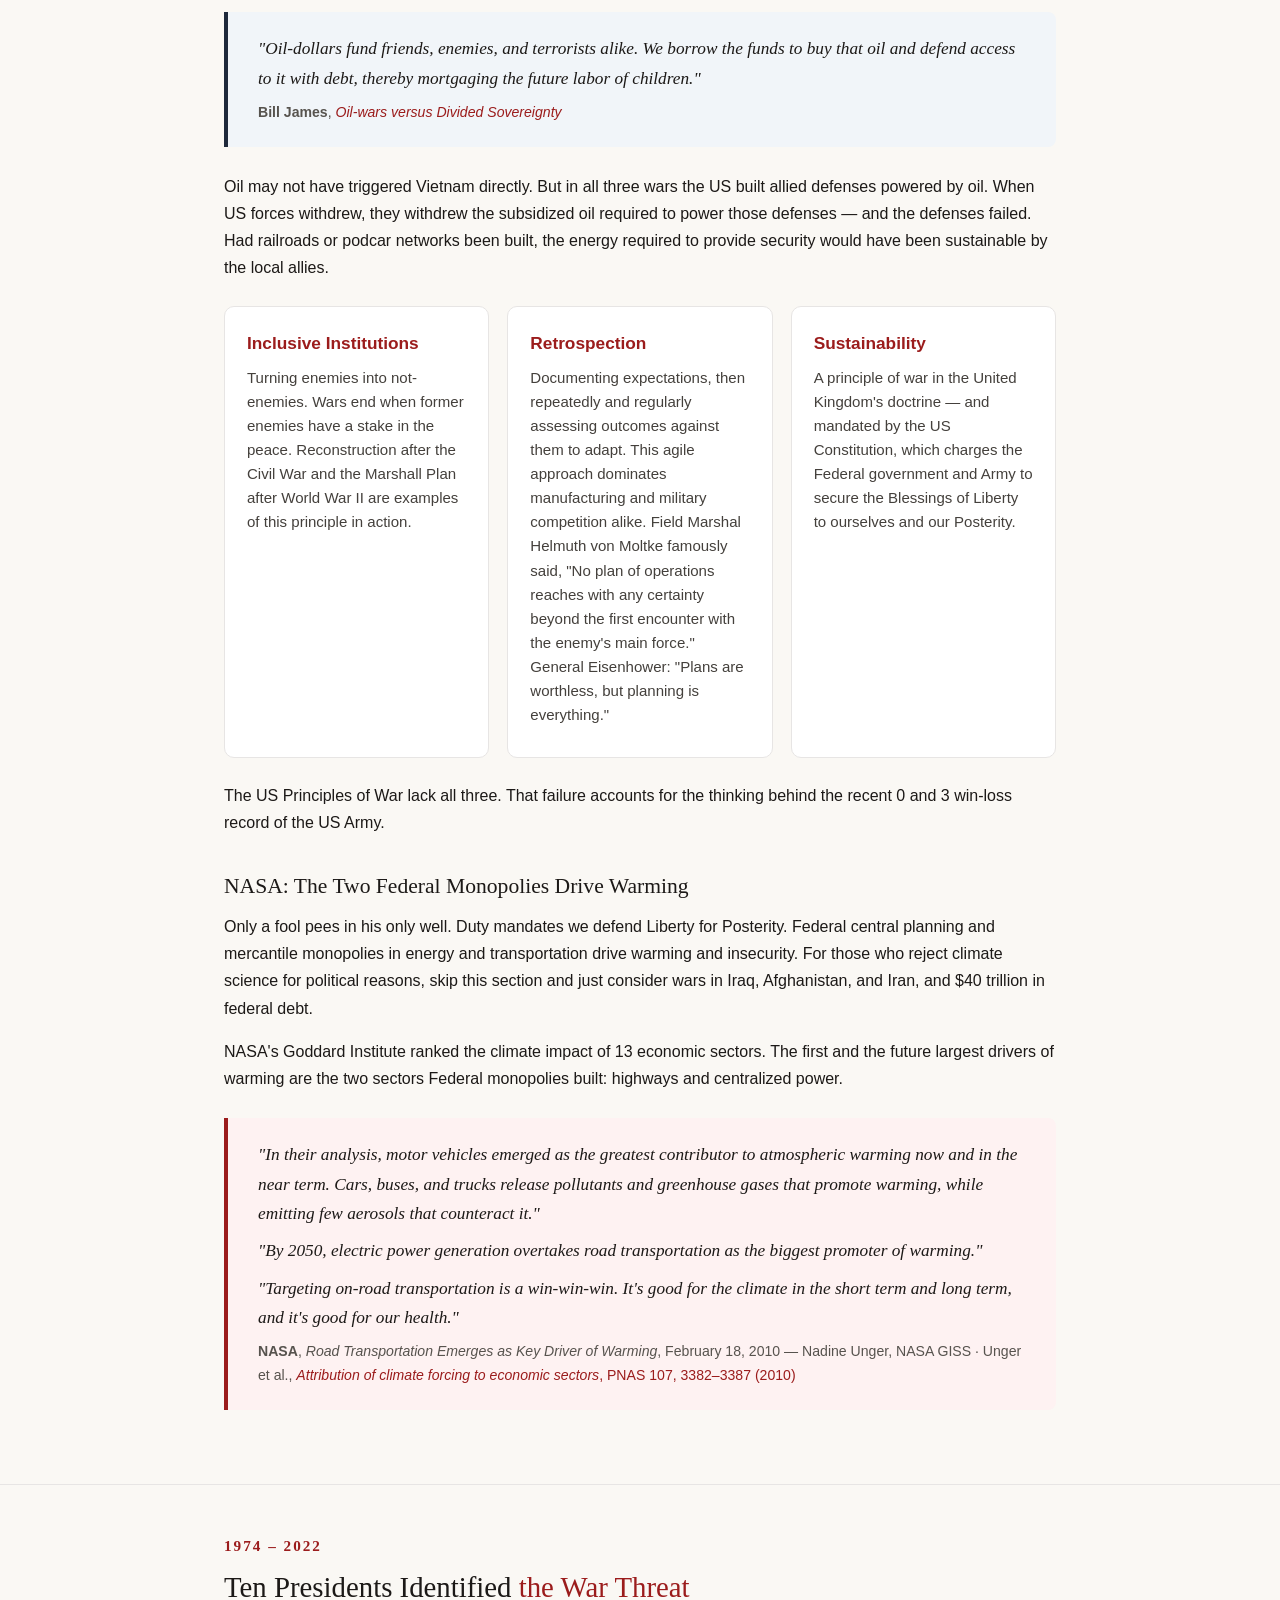
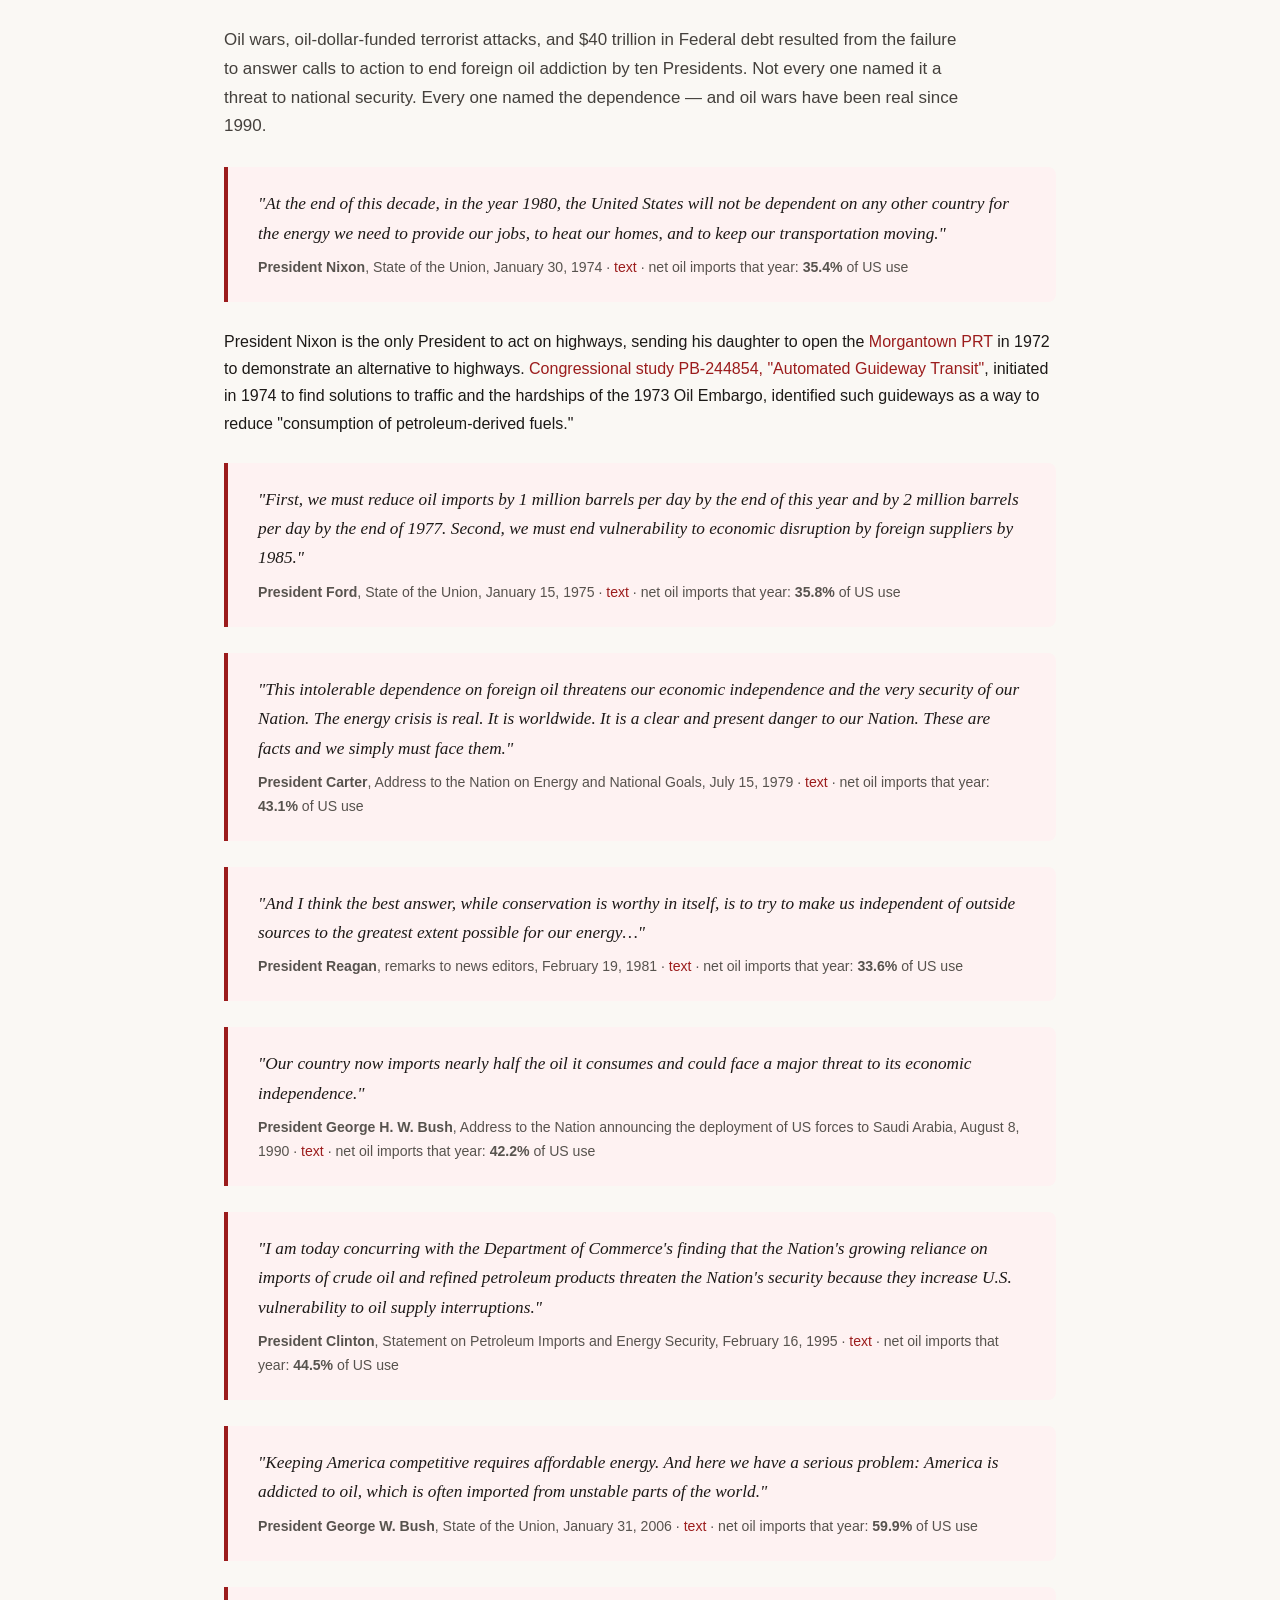
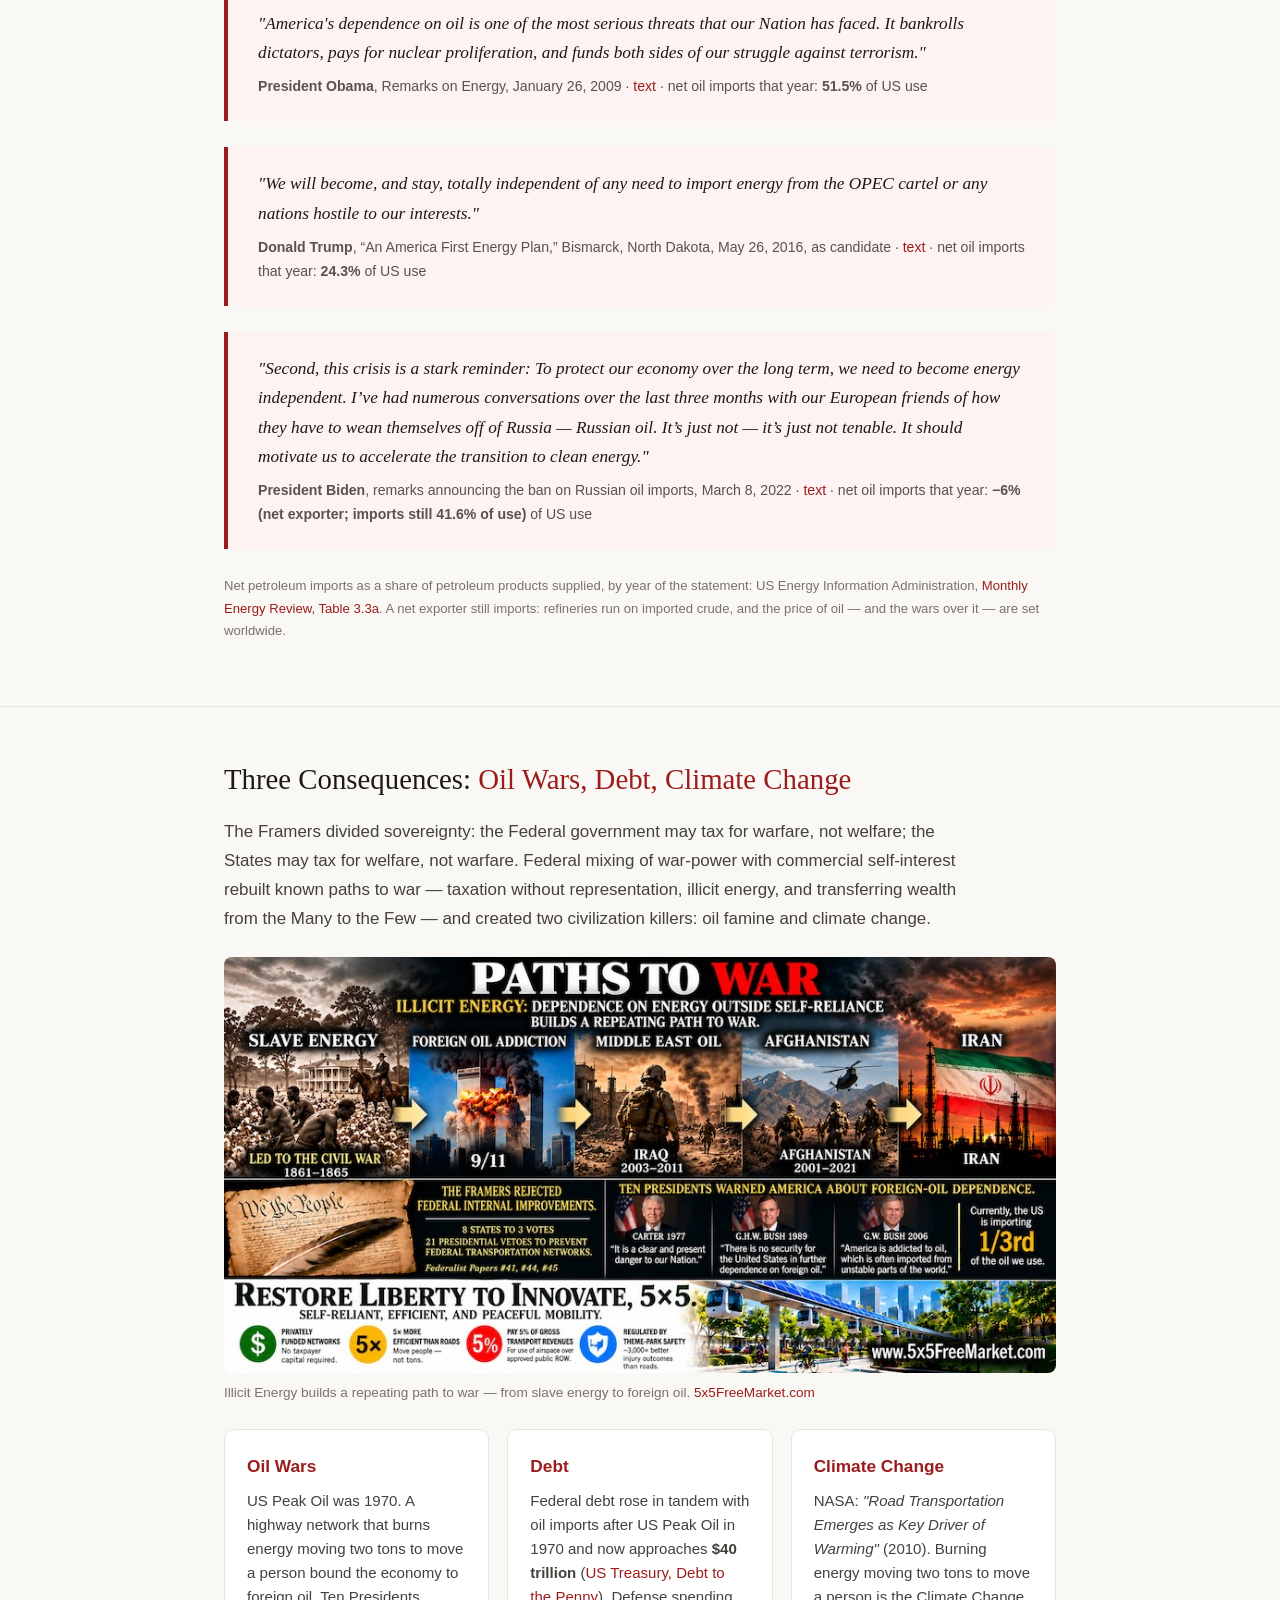
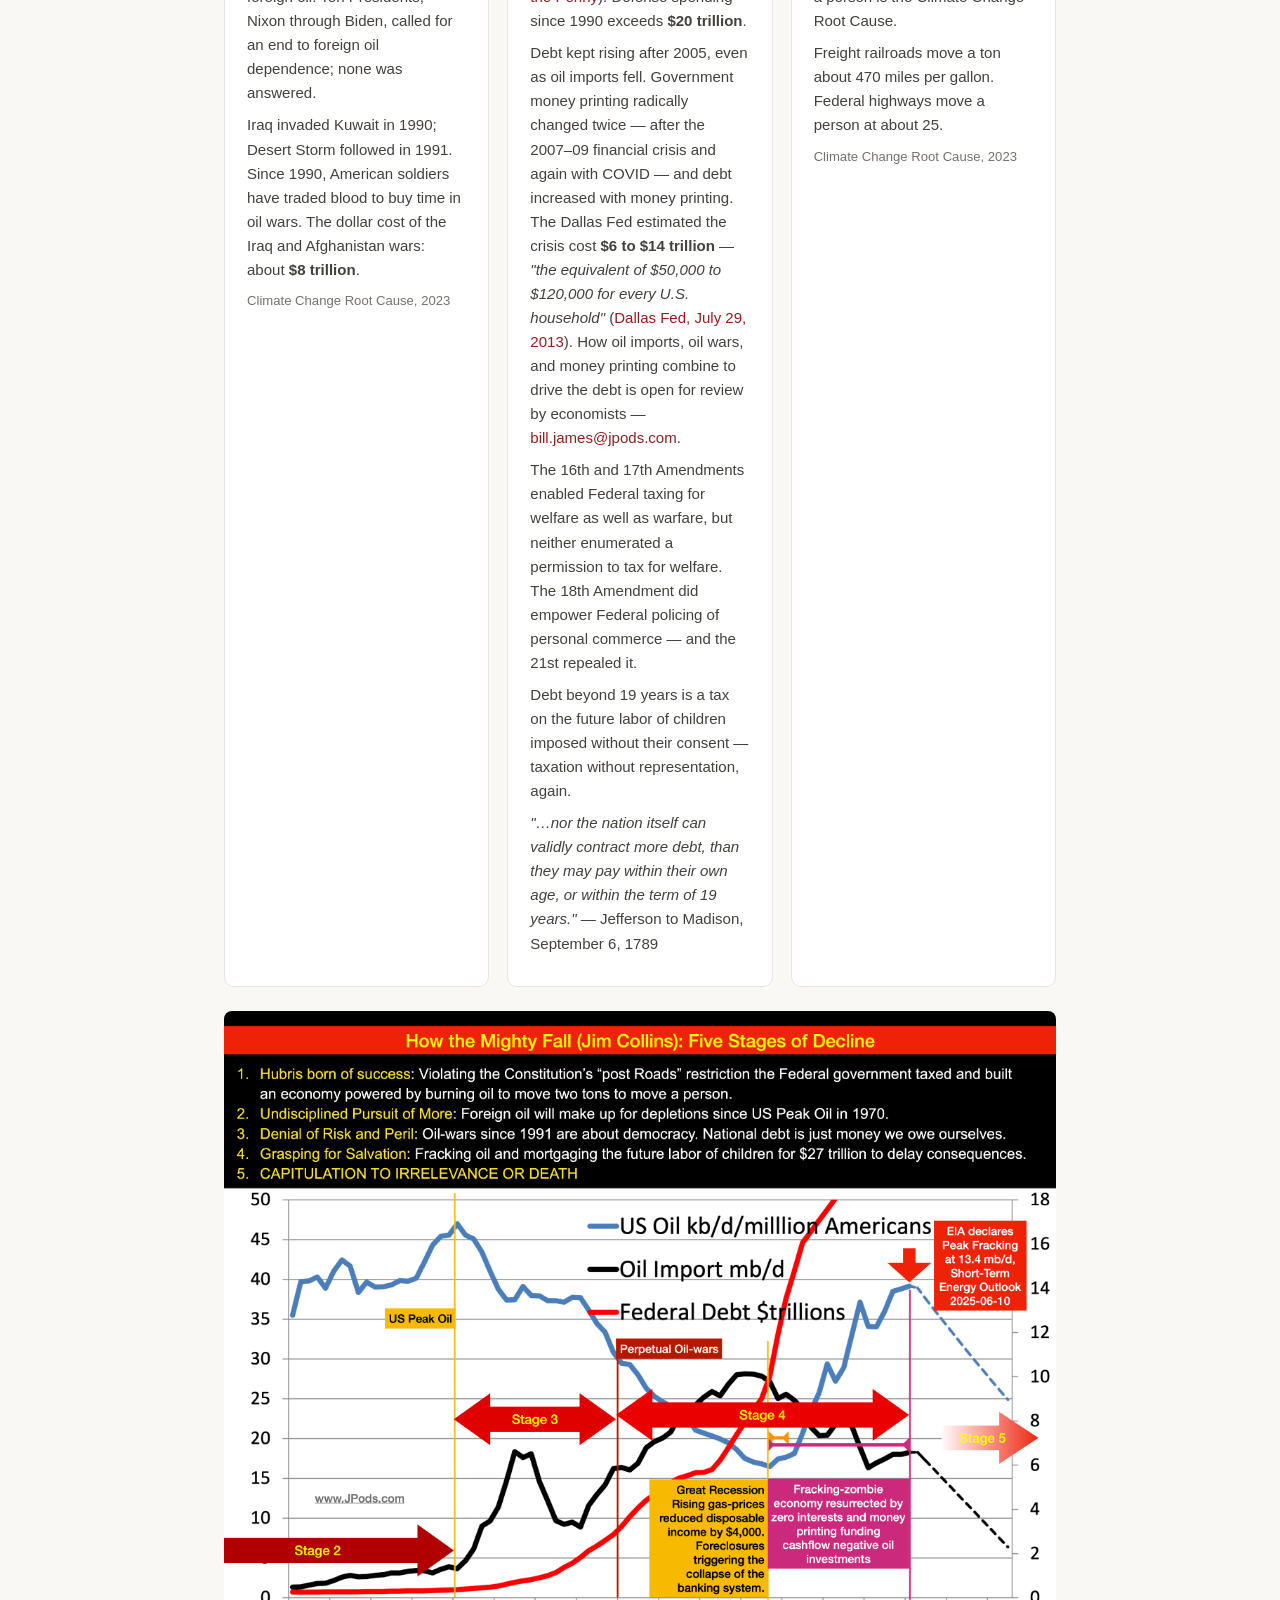
==== commit e57d5d43: "Nixon: the only President to act on highways (Bill) Co-Authored-By: Claude Opus 5.5 <noreply@anthrop" ====
--- a/index.html
+++ b/index.html
@@ -327,7 +327,7 @@
       <p>"At the end of this decade, in the year 1980, the United States will not be dependent on any other country for the energy we need to provide our jobs, to heat our homes, and to keep our transportation moving."</p>
       <div class="attr"><strong>President Nixon</strong>, State of the Union, January 30, 1974 &middot; <a href="https://www.presidency.ucsb.edu/node/256218" target="_blank">text</a> &middot; net oil imports that year: <strong>35.4%</strong> of US use</div>
     </div>
-    <p>President Nixon is the only President to act, sending his daughter to open the <a href="https://library.jpods.com/Morgantown/" target="_blank">Morgantown PRT</a> in 1972 to demonstrate an alternative to highways. <a href="https://library.jpods.com/congressionalstudy/" target="_blank">Congressional study PB-244854, "Automated Guideway Transit"</a>, initiated in 1974 to find solutions to traffic and the hardships of the 1973 Oil Embargo, identified such guideways as a way to reduce "consumption of petroleum-derived fuels."</p>
+    <p>President Nixon is the only President to act on highways, sending his daughter to open the <a href="https://library.jpods.com/Morgantown/" target="_blank">Morgantown PRT</a> in 1972 to demonstrate an alternative to highways. <a href="https://library.jpods.com/congressionalstudy/" target="_blank">Congressional study PB-244854, "Automated Guideway Transit"</a>, initiated in 1974 to find solutions to traffic and the hardships of the 1973 Oil Embargo, identified such guideways as a way to reduce "consumption of petroleum-derived fuels."</p>
     <div class="quote-block">
       <p>"First, we must reduce oil imports by 1 million barrels per day by the end of this year and by 2 million barrels per day by the end of 1977. Second, we must end vulnerability to economic disruption by foreign suppliers by 1985."</p>
       <div class="attr"><strong>President Ford</strong>, State of the Union, January 15, 1975 &middot; <a href="https://www.presidency.ucsb.edu/node/256753" target="_blank">text</a> &middot; net oil imports that year: <strong>35.8%</strong> of US use</div>
